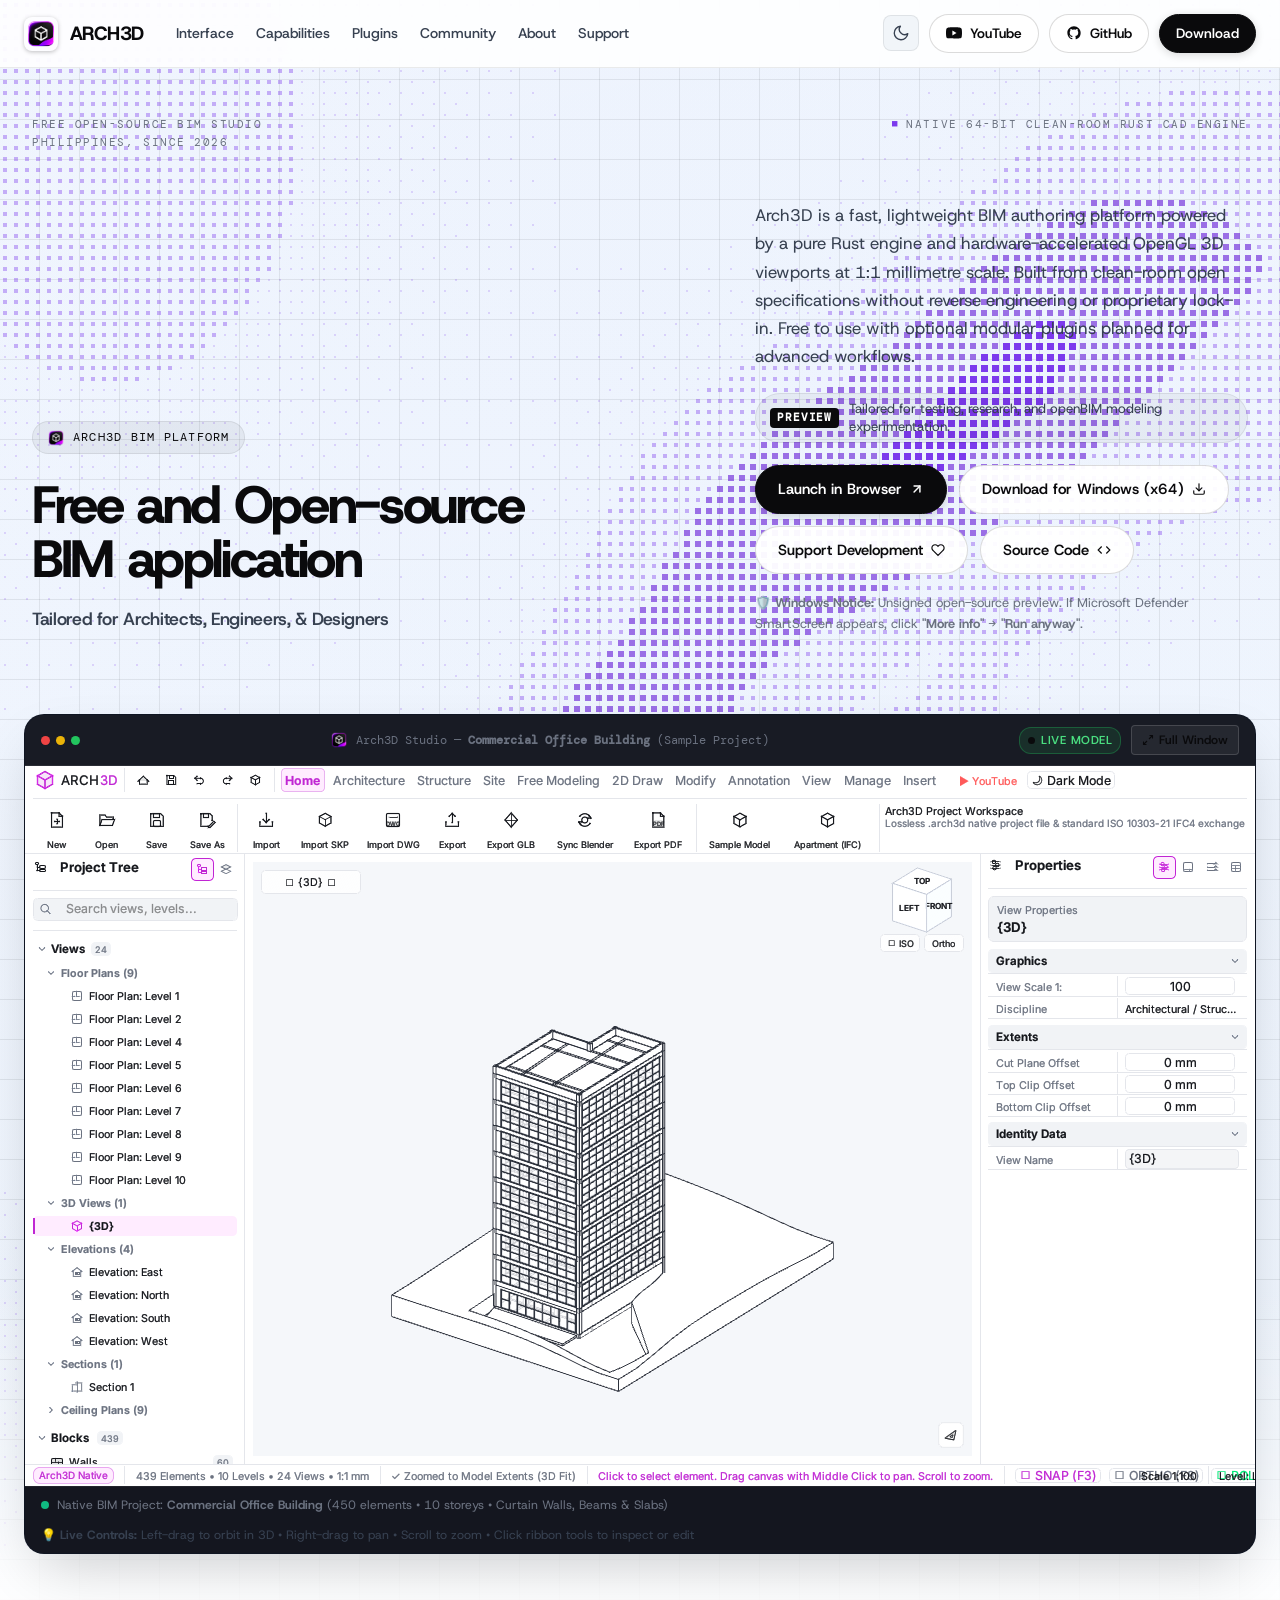
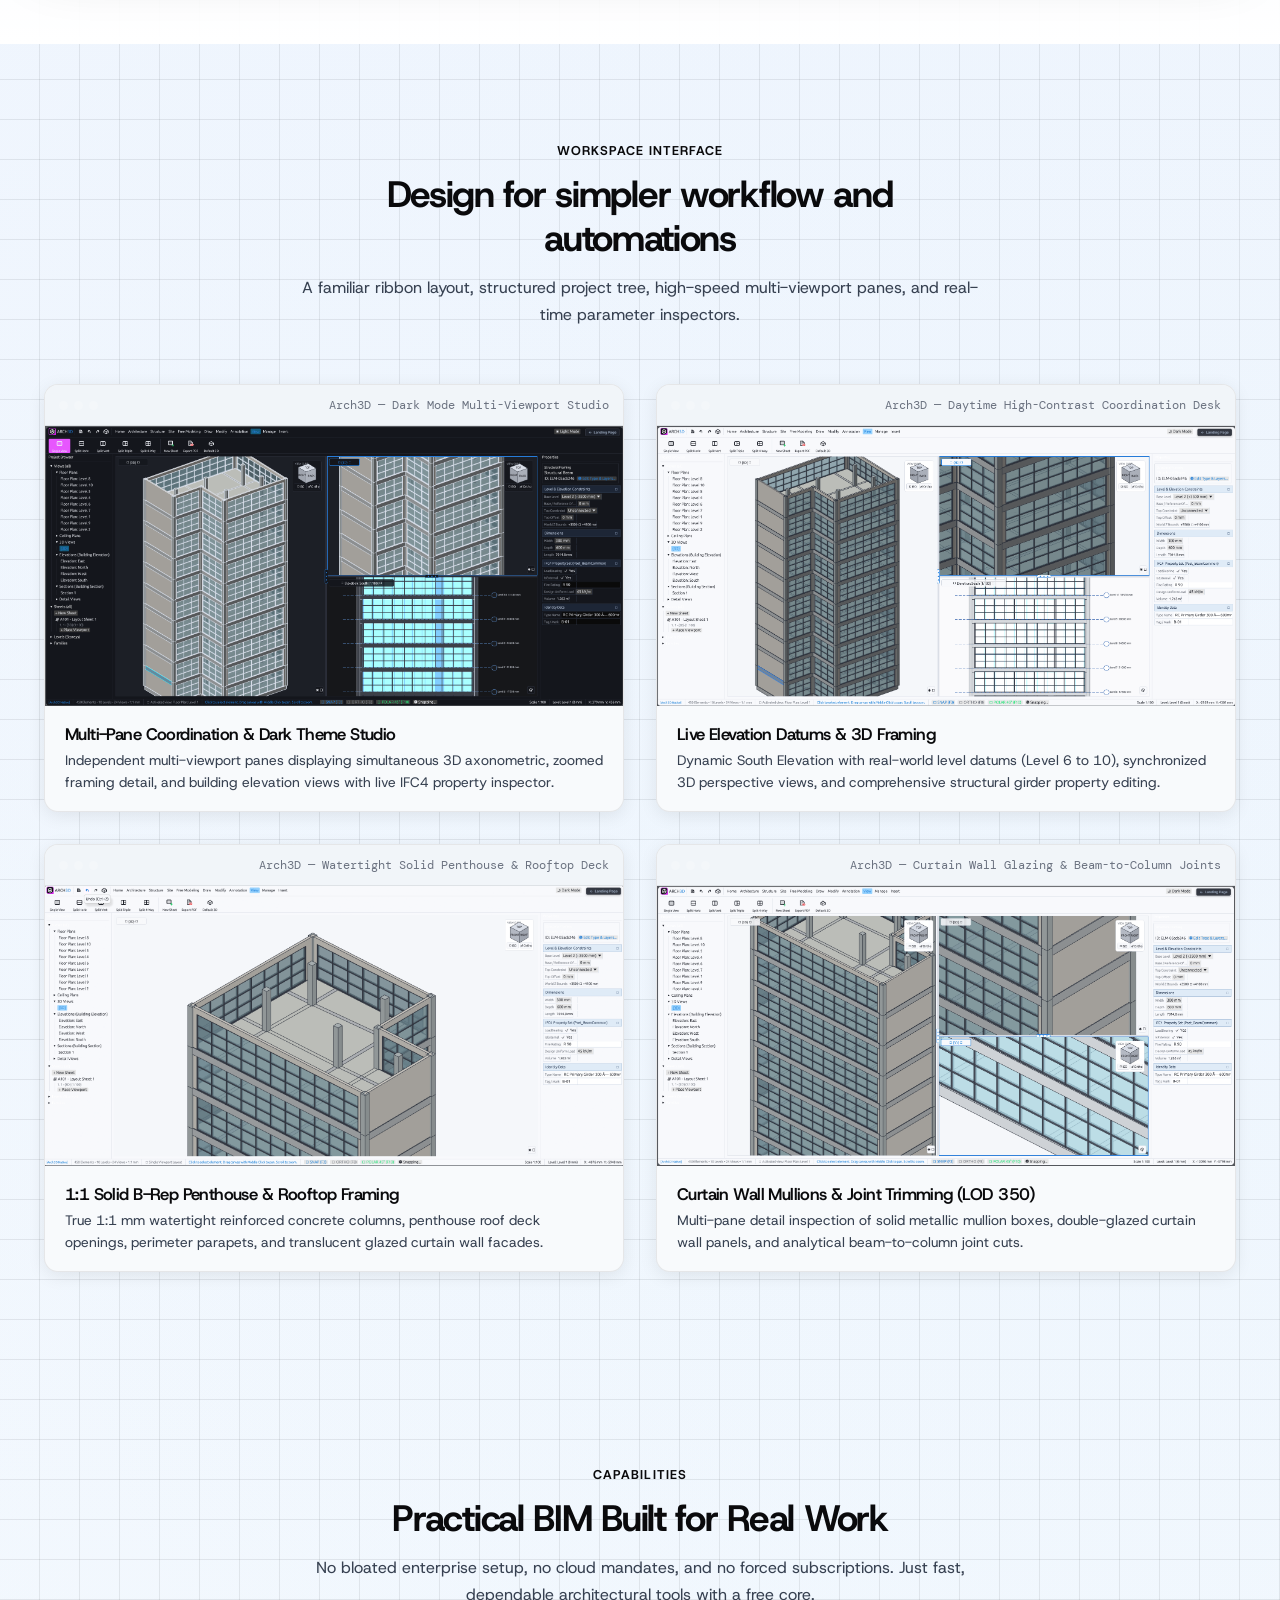
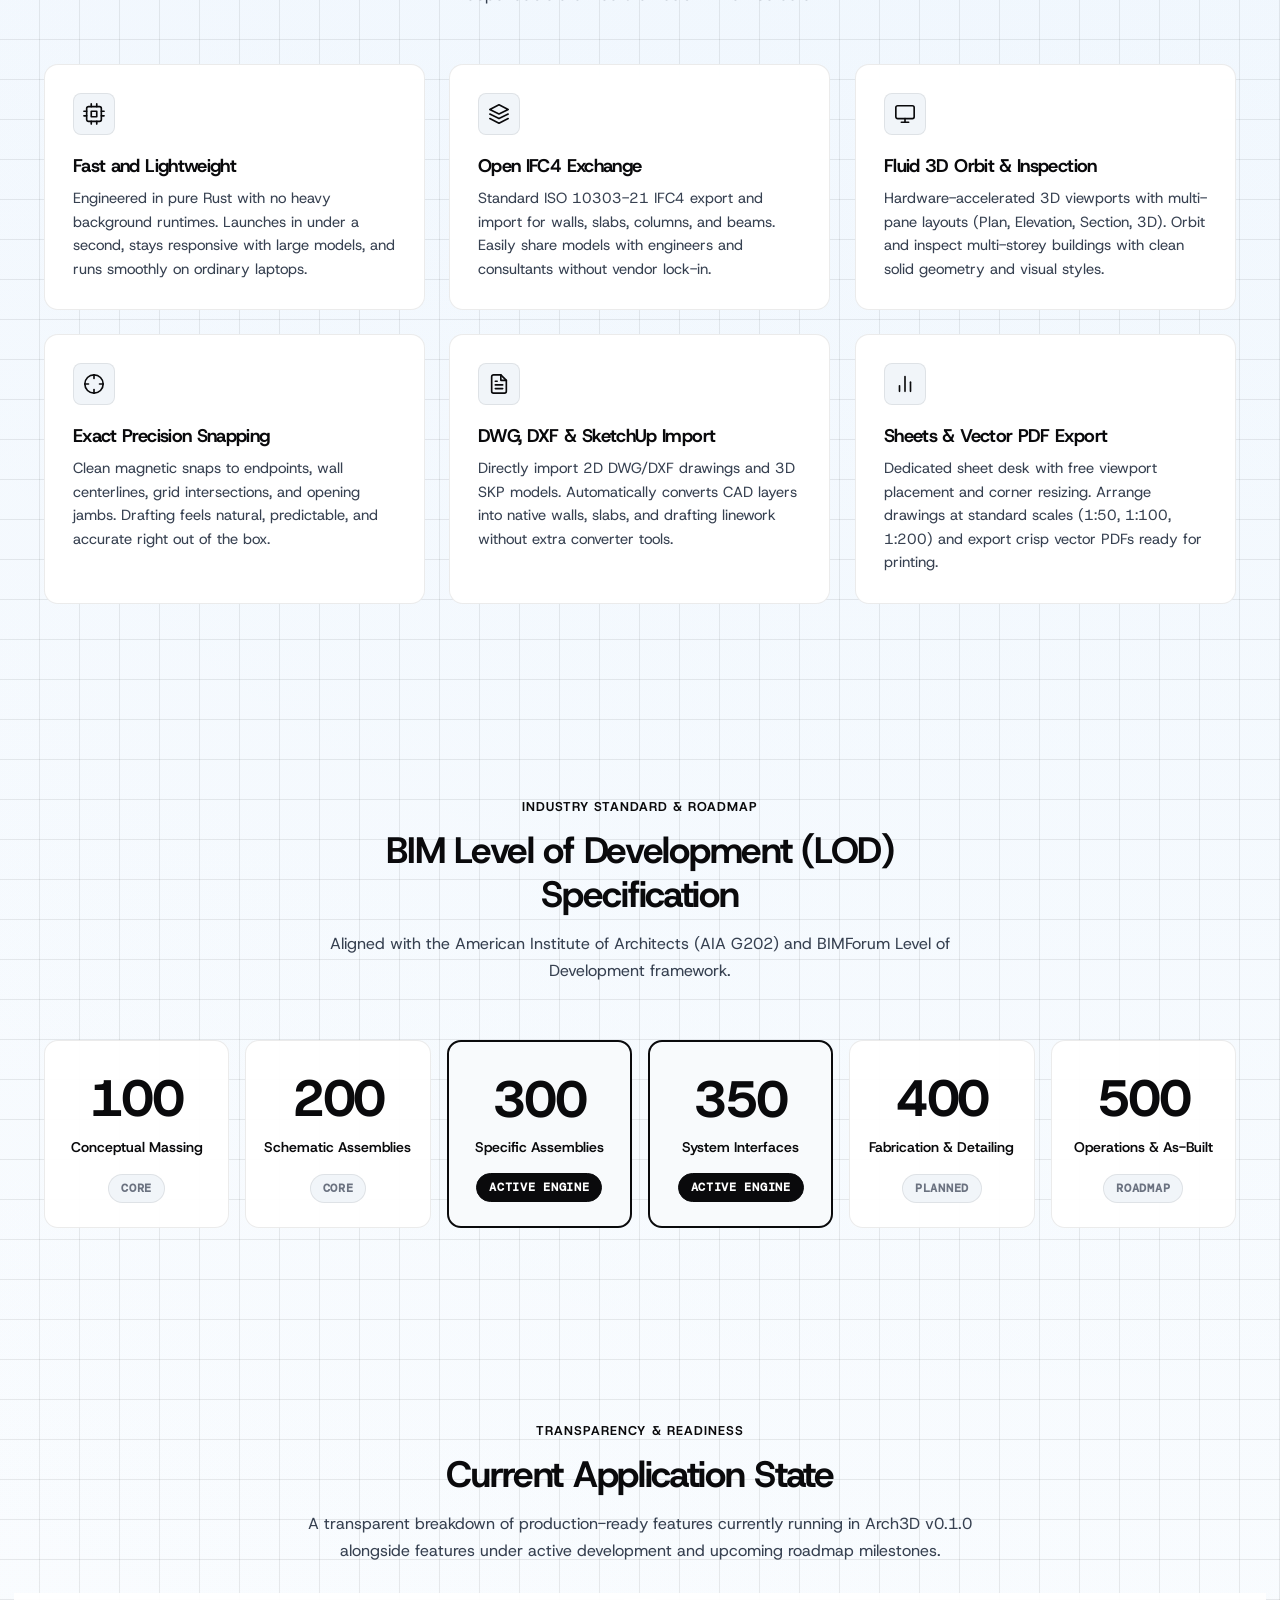
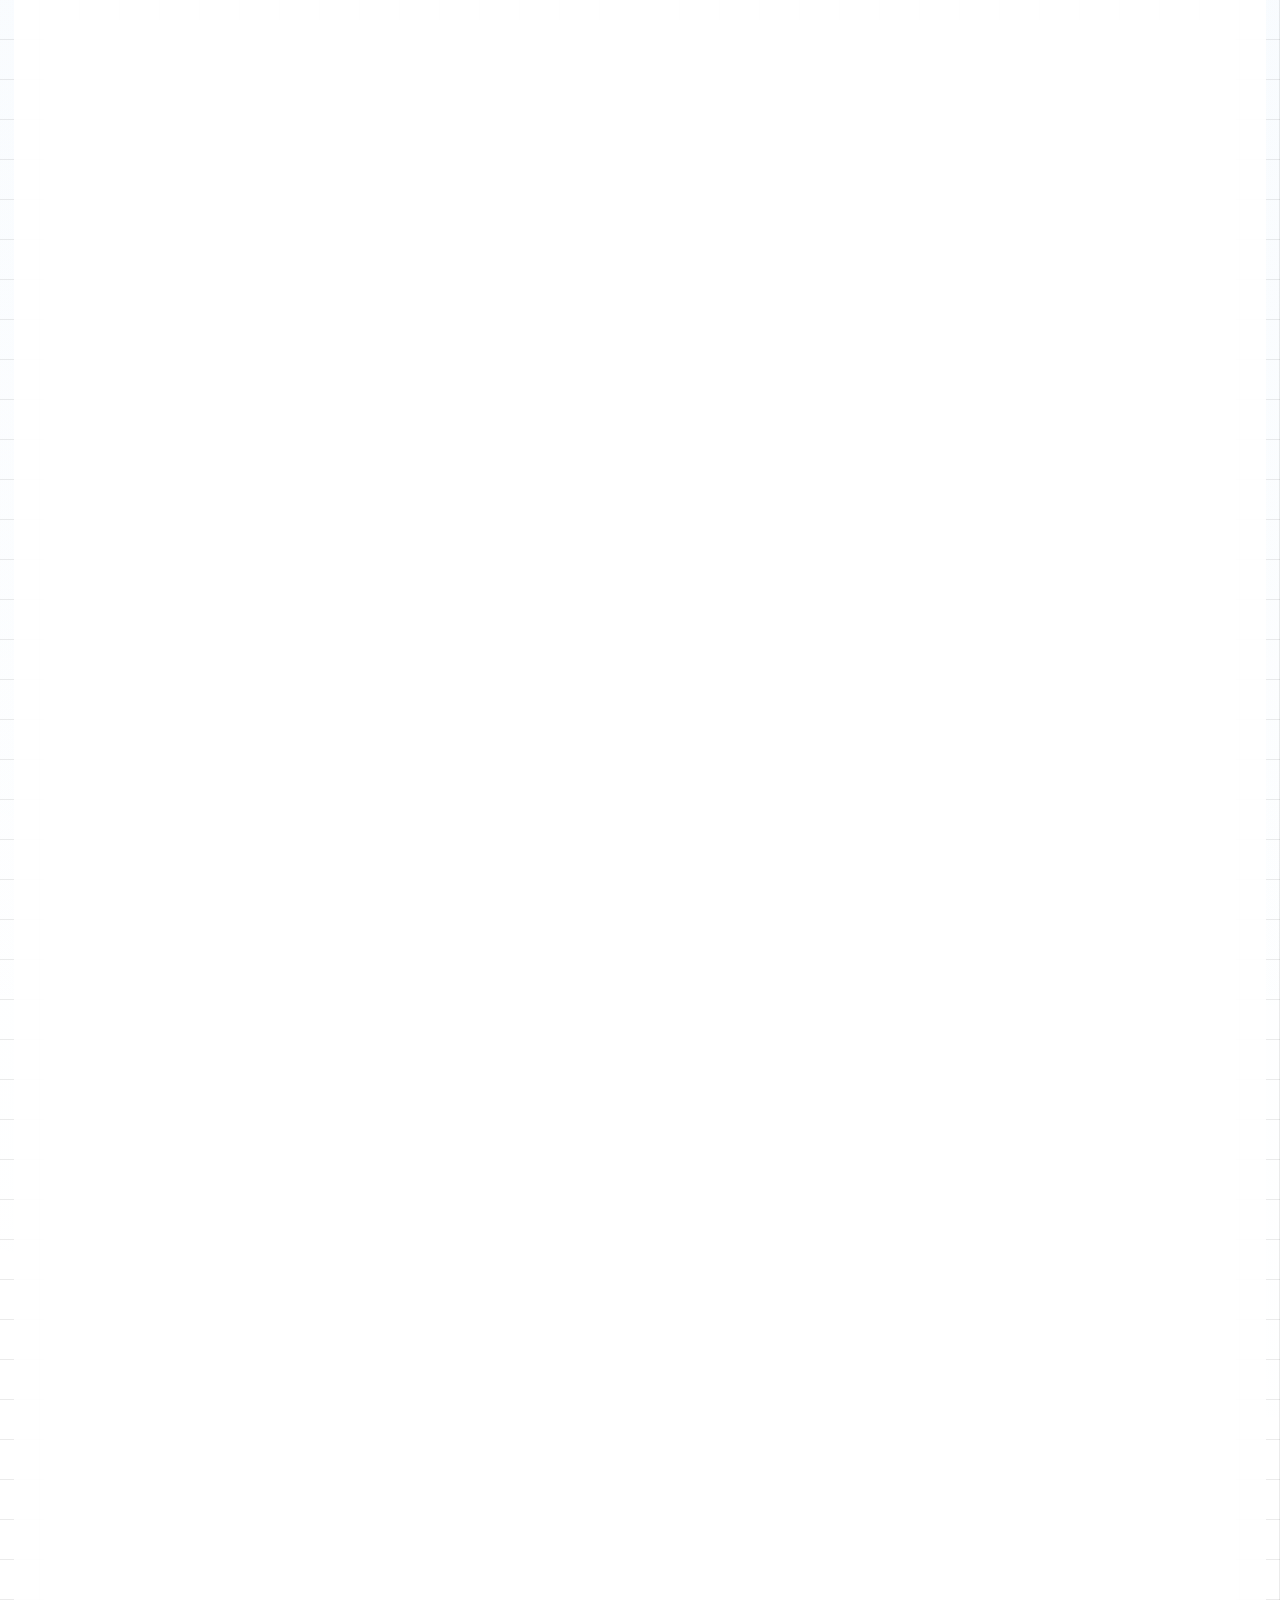
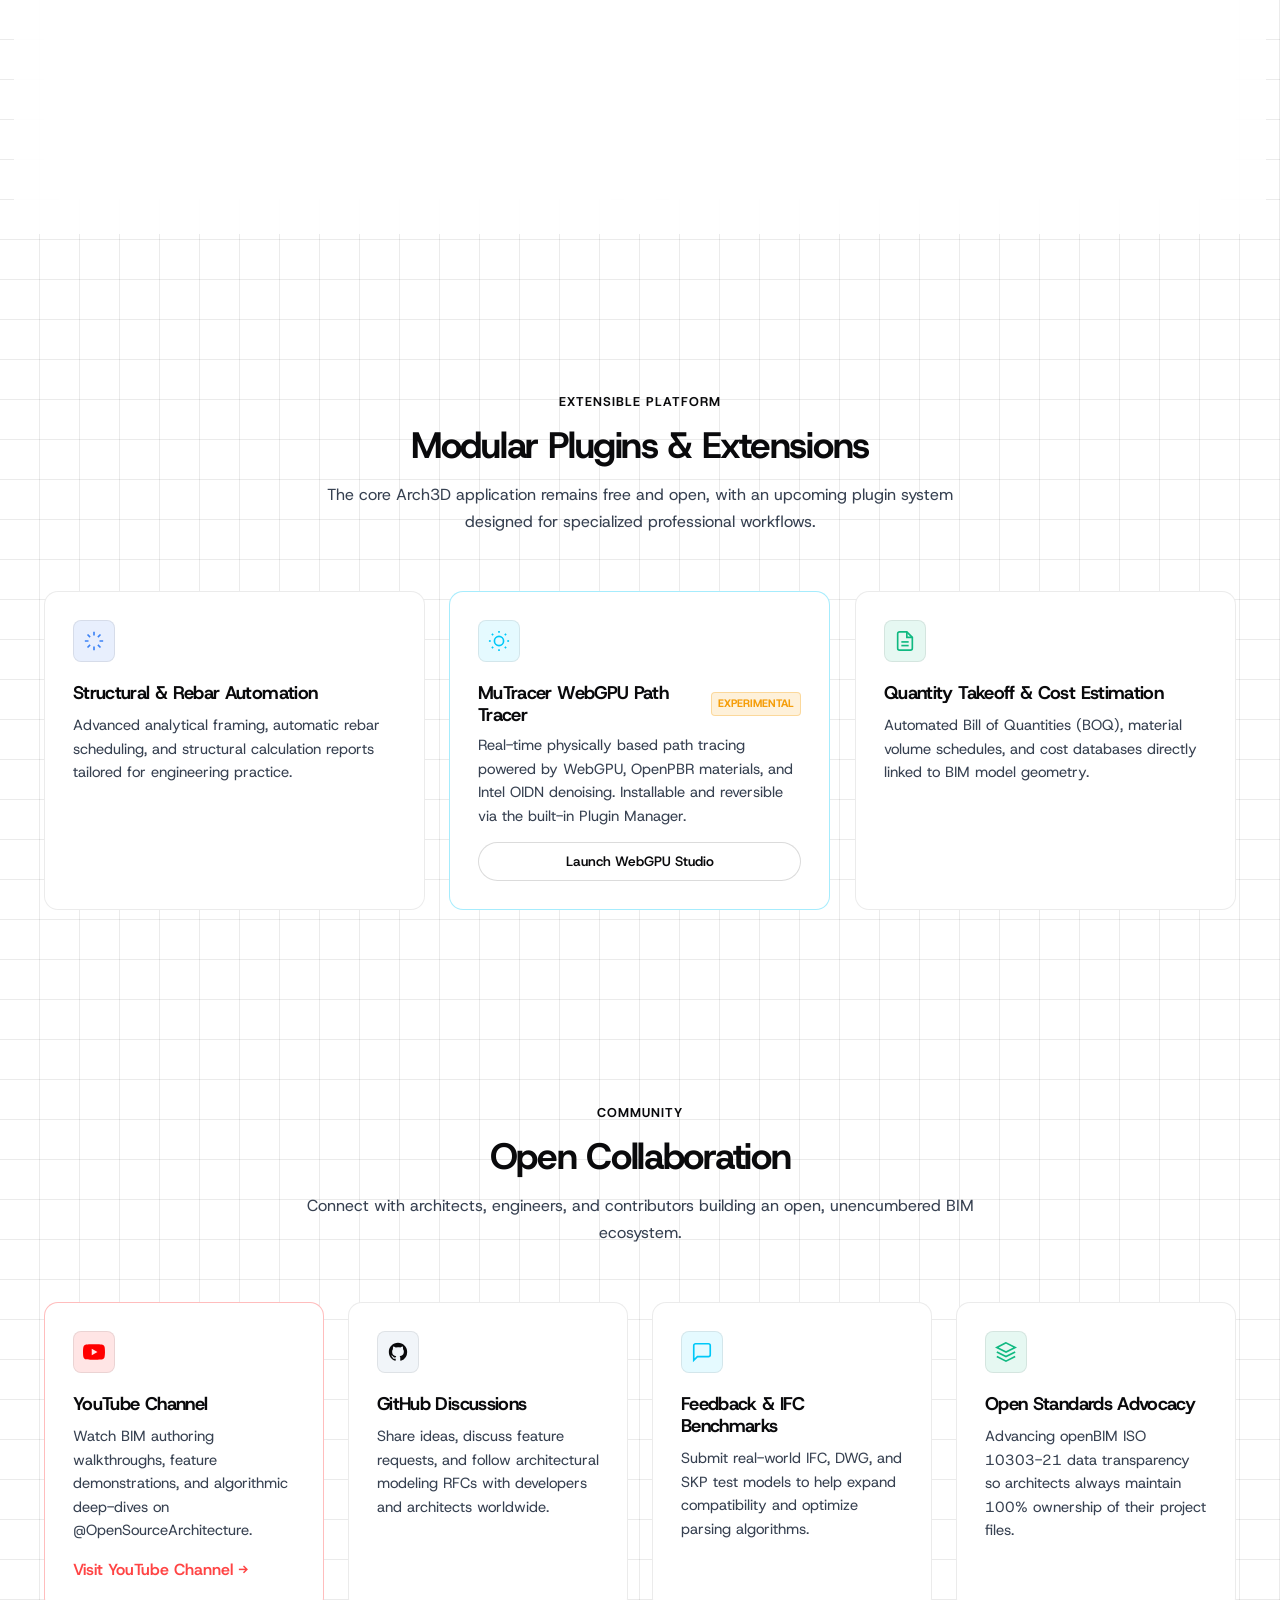
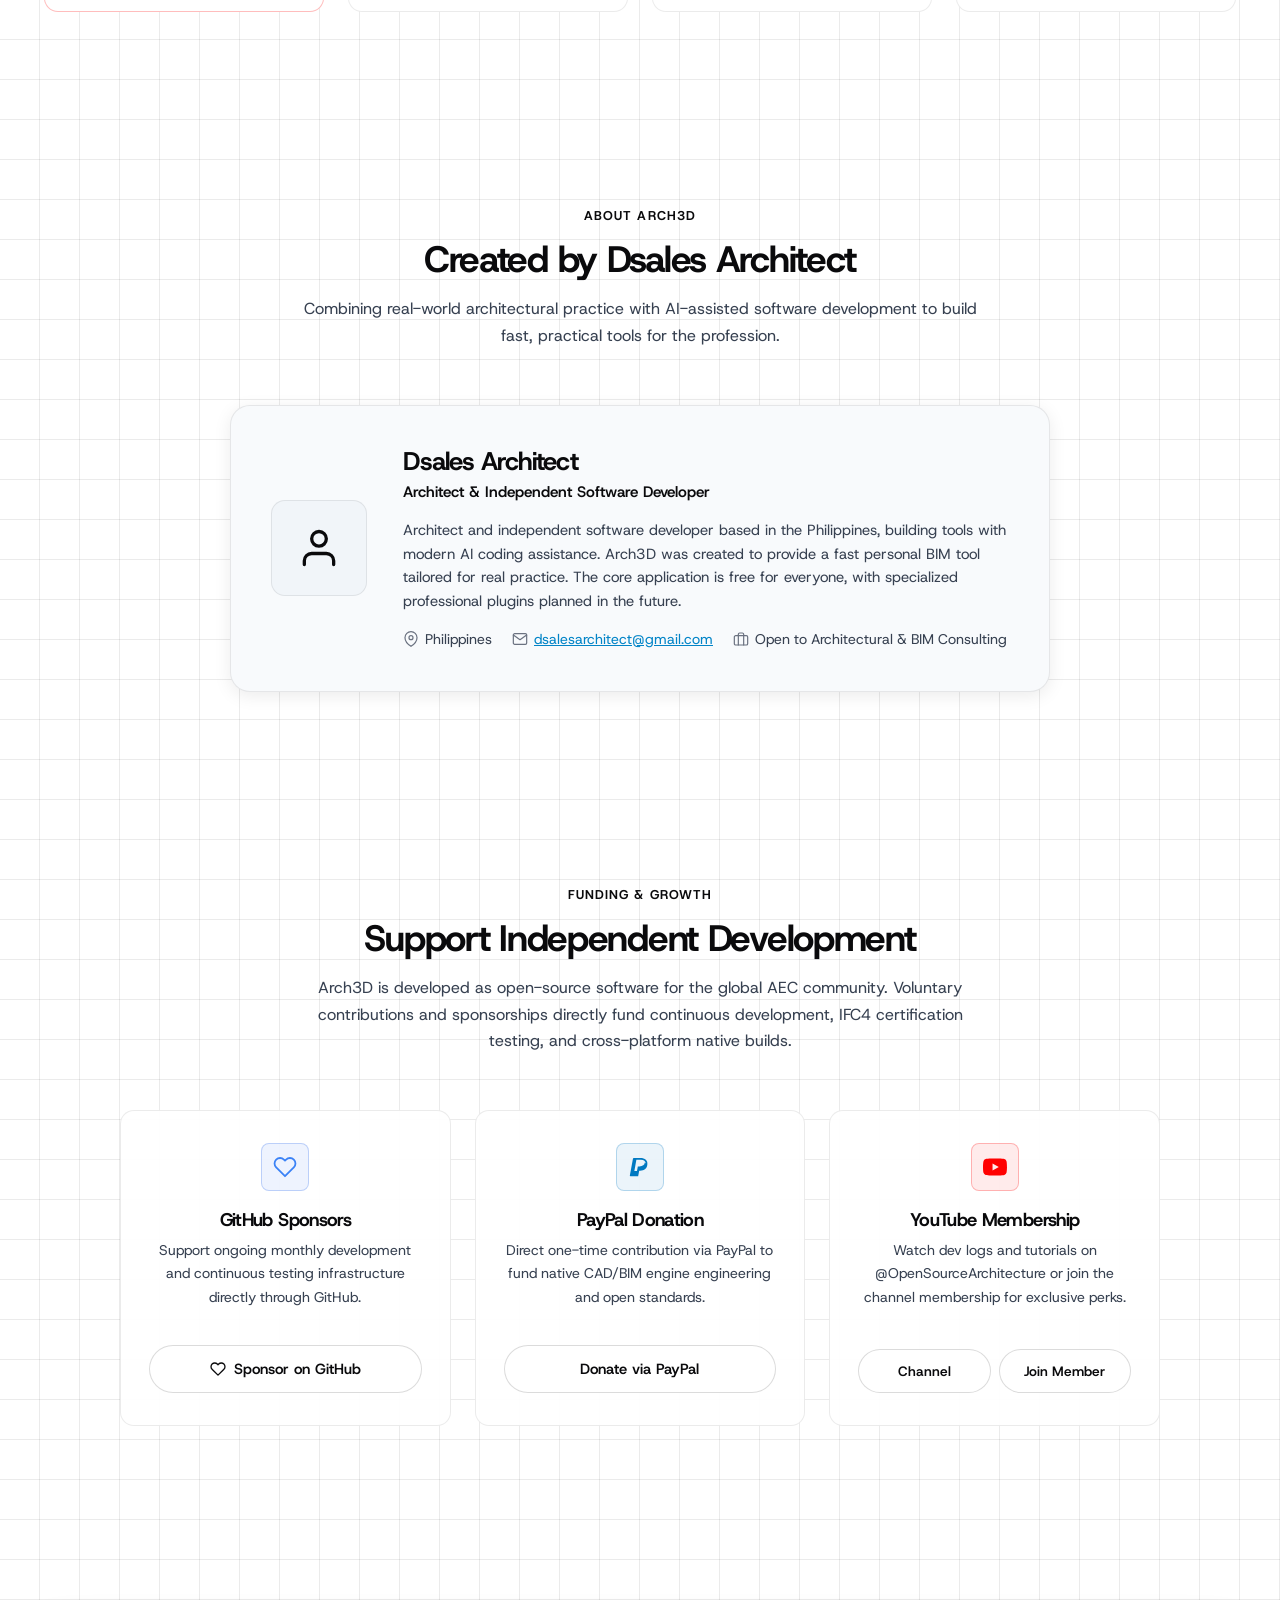
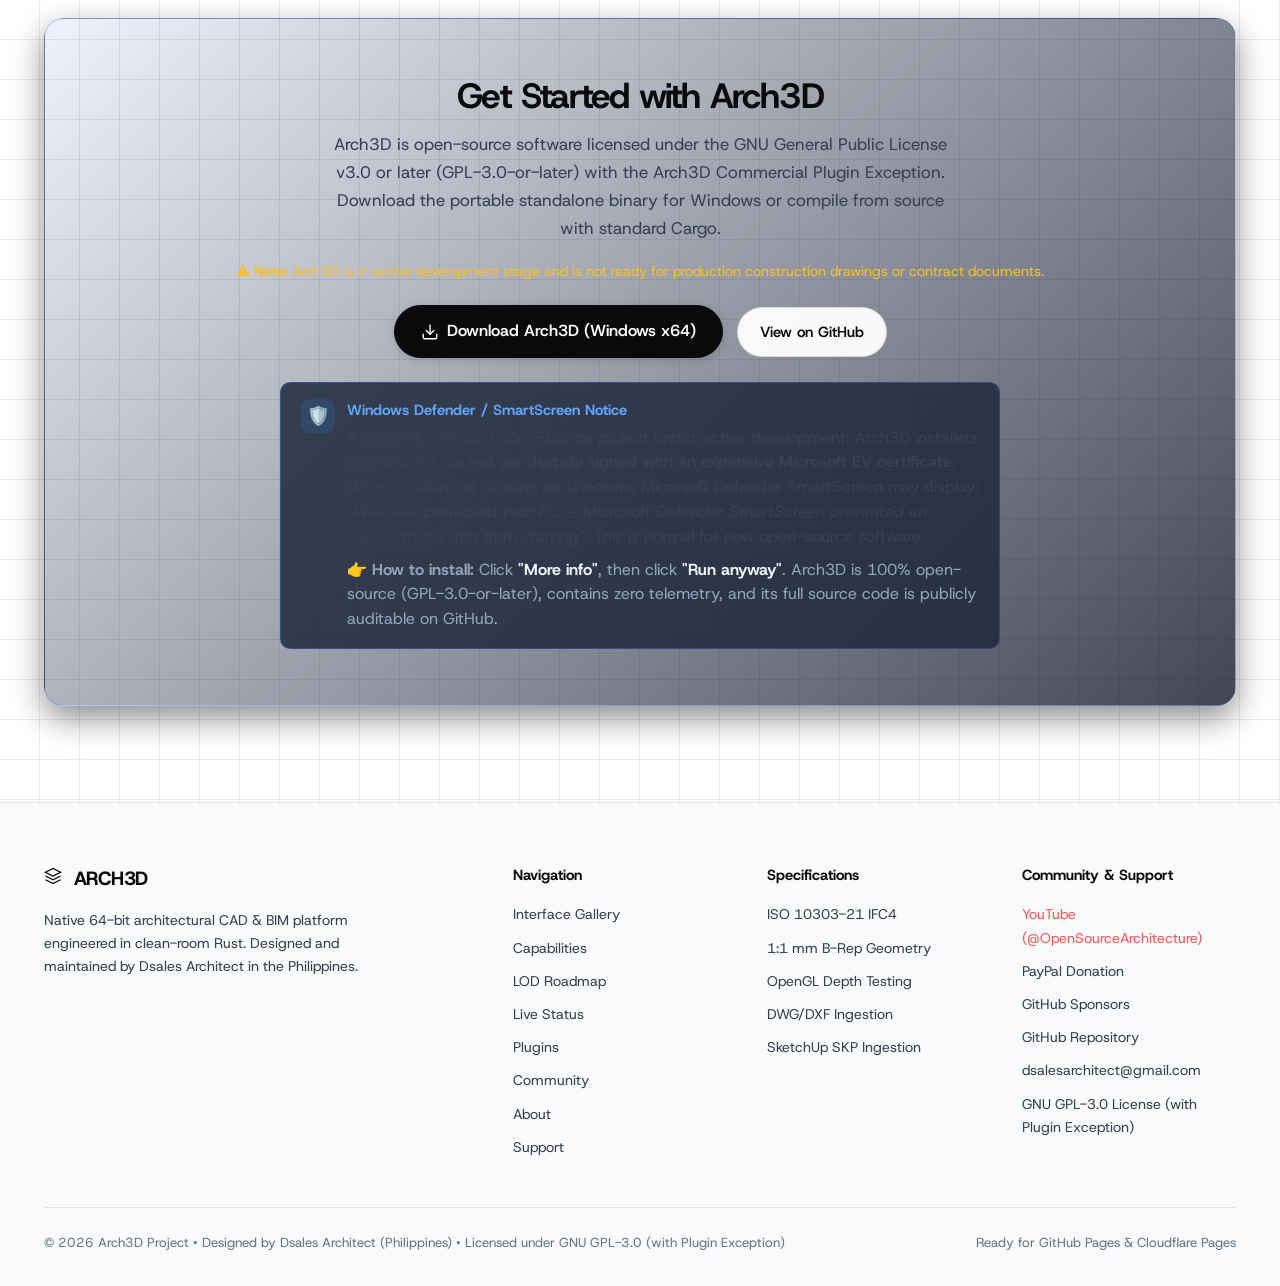
==== docs/index.html @ 6d93291b "style(pages): reduce hero title font-size so Free and Open-source fits on one line" ====
<!DOCTYPE html>
<html lang="en">
<head>
  <meta charset="UTF-8">
  <meta name="viewport" content="width=device-width, initial-scale=1.0">
  <title>Arch3D — Free Open-Source BIM Authoring Application</title>
  
  <!-- SEO & Social Meta Tags -->
  <meta name="description" content="Arch3D is a fast, lightweight BIM authoring platform powered by a pure Rust engine and hardware OpenGL viewports. Clean-room implementation reading .dwg/.dxf via acadrust, .skp via openskp, and supporting openBIM IFC schemas (IFC2x3, IFC4, IFC4x3).">
  <meta name="keywords" content="Arch3D, Rust CAD, Rust BIM, IFC4, Building Information Modeling, OpenBIM, DWG, DXF, SketchUp SKP, Architectural Software">
  <meta name="author" content="Dsales Architect">

  <meta property="og:title" content="Arch3D — Free Open-Source BIM Authoring Application">
  <meta property="og:description" content="Fast, lightweight BIM authoring platform powered by a pure Rust engine and hardware OpenGL. Ingests DWG/DXF via acadrust, SKP via openskp, and supports IFC schemas (IFC2x3, IFC4, IFC4x3).">
  <meta property="og:type" content="website">
  <meta property="og:image" content="logo.png">

  <!-- Favicon -->
  <link rel="icon" type="image/x-icon" href="favicon.ico">
  <link rel="icon" type="image/png" href="logo.png">

  <!-- Google Fonts: Host Grotesk, DM Mono, Inter & JetBrains Mono (Onda Design System) -->
  <link rel="preconnect" href="https://fonts.googleapis.com">
  <link rel="preconnect" href="https://fonts.gstatic.com" crossorigin>
  <link href="https://fonts.googleapis.com/css2?family=DM+Mono:ital,wght@0,300;0,400;0,500;1,400&family=Host+Grotesk:ital,wght@0,300..800;1,300..800&family=Inter:wght@400;500;600;700;800&family=JetBrains+Mono:wght@400;500;600&display=swap" rel="stylesheet">

  <link rel="stylesheet" href="styles.css?v=20261114a">
</head>
<body>

  <!-- Navigation Bar -->
  <header class="navbar">
    <div class="container nav-content">
      <a href="#" class="brand">
        <img src="logo.png" alt="Arch3D Logo" class="brand-logo-img">
        <span>ARCH<span class="brand-accent">3D</span></span>
      </a>

      <ul class="nav-links" id="navLinks">
        <li><a href="#gallery" class="nav-link">Interface</a></li>
        <li><a href="#capabilities" class="nav-link">Capabilities</a></li>
        <li><a href="#plugins" class="nav-link">Plugins</a></li>
        <li><a href="#community" class="nav-link">Community</a></li>
        <li><a href="#about" class="nav-link">About</a></li>
        <li><a href="#support" class="nav-link">Support</a></li>
      </ul>

      <div class="nav-actions">
        <button id="themeToggleBtn" class="theme-toggle-btn" title="Toggle Theme" aria-label="Toggle visual theme">
          <svg width="18" height="18" viewBox="0 0 24 24" fill="none" stroke="currentColor" stroke-width="1.8" stroke-linecap="round" stroke-linejoin="round">
            <circle cx="12" cy="12" r="5"></circle>
            <line x1="12" y1="1" x2="12" y2="3"></line>
            <line x1="12" y1="21" x2="12" y2="23"></line>
            <line x1="4.22" y1="4.22" x2="5.64" y2="5.64"></line>
            <line x1="18.36" y1="18.36" x2="19.78" y2="19.78"></line>
            <line x1="1" y1="12" x2="3" y2="12"></line>
            <line x1="21" y1="12" x2="23" y2="12"></line>
            <line x1="4.22" y1="19.78" x2="5.64" y2="18.36"></line>
            <line x1="18.36" y1="5.64" x2="19.78" y2="4.22"></line>
          </svg>
        </button>
        <a href="https://www.youtube.com/@OpenSourceArchitecture" target="_blank" rel="noopener" class="btn btn-outline btn-sm" title="Official YouTube Channel" style="color: #ff4444; border-color: rgba(255, 68, 68, 0.4);">
          <svg width="16" height="16" viewBox="0 0 24 24" fill="currentColor">
            <path d="M23.498 6.186a3.016 3.016 0 0 0-2.122-2.136C19.505 3.545 12 3.545 12 3.545s-7.505 0-9.377.505A3.017 3.017 0 0 0 .502 6.186C0 8.07 0 12 0 12s0 3.93.502 5.814a3.016 3.016 0 0 0 2.122 2.136c1.871.505 9.376.505 9.376.505s7.505 0 9.377-.505a3.015 3.015 0 0 0 2.122-2.136C24 15.93 24 12 24 12s0-3.93-.502-5.814zM9.545 15.568V8.432L15.818 12l-6.273 3.568z"/>
          </svg>
          YouTube
        </a>
        <a href="https://github.com/dsalesarchitect/arch3d" target="_blank" rel="noopener" class="btn btn-outline btn-sm">
          <svg width="16" height="16" viewBox="0 0 24 24" fill="currentColor">
            <path fill-rule="evenodd" clip-rule="evenodd" d="M12 2C6.477 2 2 6.484 2 12.017c0 4.425 2.865 8.18 6.839 9.504.5.092.682-.217.682-.483 0-.237-.008-.868-.013-1.703-2.782.605-3.369-1.343-3.369-1.343-.454-1.158-1.11-1.466-1.11-1.466-.908-.62.069-.608.069-.608 1.003.07 1.53 1.032 1.53 1.032.892 1.53 2.341 1.088 2.91.832.092-.647.35-1.088.636-1.338-2.22-.253-4.555-1.113-4.555-4.951 0-1.093.39-1.988 1.029-2.688-.103-.253-.446-1.272.098-2.65 0 0 .84-.27 2.75 1.026A9.564 9.564 0 0112 6.844c.85.004 1.705.115 2.504.337 1.909-1.296 2.747-1.027 2.747-1.027.546 1.379.202 2.398.1 2.651.64.7 1.028 1.595 1.028 2.688 0 3.848-2.339 4.695-4.566 4.943.359.309.678.92.678 1.855 0 1.338-.012 2.419-.012 2.747 0 .268.18.58.688.482A10.019 10.019 0 0022 12.017C22 6.484 17.522 2 12 2z"/>
          </svg>
          GitHub
        </a>
        <a href="#download" class="btn btn-primary btn-sm">Download</a>
        <button class="mobile-nav-toggle" id="mobileNavToggle" aria-label="Toggle navigation menu">
          <svg width="22" height="22" viewBox="0 0 24 24" fill="none" stroke="currentColor" stroke-width="2" stroke-linecap="round" stroke-linejoin="round">
            <line x1="3" y1="12" x2="21" y2="12"></line>
            <line x1="3" y1="6" x2="21" y2="6"></line>
            <line x1="3" y1="18" x2="21" y2="18"></line>
          </svg>
        </button>
      </div>
    </div>
  </header>

  <!-- Hero Section (Onda Split Asymmetrical Layout) -->
  <section class="hero-onda-section" id="heroSection">
    <!-- Onda Interactive Violet Pixel Silk Wave Background -->
    <div class="hero-silk-bg" aria-hidden="true">
      <canvas id="silkCanvas" class="hero-silk-canvas"></canvas>
      <div class="hero-silk-fade"></div>
    </div>

    <div class="hero-onda-container">
      <!-- Top Technical Meta Bar -->
      <div class="hero-onda-top">
        <div class="hero-meta-left">
          <p>FREE OPEN-SOURCE BIM STUDIO</p>
          <p>PHILIPPINES, SINCE 2026</p>
        </div>
        <div class="hero-meta-right">
          <span class="hero-meta-bullet">■</span>
          <p>NATIVE 64-BIT CLEAN-ROOM RUST CAD ENGINE</p>
        </div>
      </div>

      <!-- Main Asymmetrical Split Grid -->
      <div class="hero-onda-body">
        <!-- Left Column: Big Headline -->
        <div class="hero-onda-title-box">
          <div class="hero-brand-pill">
            <img src="logo.png" alt="Arch3D" style="width: 18px; height: 18px; border-radius: 4px;">
            <span>Arch3D BIM Platform</span>
          </div>
          <h1 class="hero-onda-title">
            Free and Open-source<br>
            BIM application
          </h1>
          <div class="hero-onda-tagline">
            Tailored for Architects, Engineers, &amp; Designers
          </div>
        </div>

        <!-- Right Column: Paragraph + Black Pill Actions -->
        <div class="hero-onda-info-box">
          <p class="hero-onda-desc">
            Arch3D is a fast, lightweight BIM authoring platform powered by a pure Rust engine and hardware-accelerated OpenGL 3D viewports at 1:1 millimetre scale. Built from clean-room open specifications without reverse engineering or proprietary lock-in. Free to use with optional modular plugins planned for advanced workflows.
          </p>

          <div class="hero-notice-pill">
            <span class="notice-badge">PREVIEW</span>
            <span>Tailored for testing, research, and openBIM modeling experimentation.</span>
          </div>

          <div class="hero-onda-actions">
            <a href="app.html" class="pill-btn pill-btn-black">
              <span>Launch in Browser</span>
              <svg width="14" height="14" viewBox="0 0 24 24" fill="none" stroke="currentColor" stroke-width="2.5" stroke-linecap="round" stroke-linejoin="round">
                <line x1="7" y1="17" x2="17" y2="7"></line>
                <polyline points="7 7 17 7 17 17"></polyline>
              </svg>
            </a>
            <a href="https://github.com/dsalesarchitect/arch3d/releases" class="pill-btn pill-btn-outline">
              <span>Download for Windows (x64)</span>
              <svg width="14" height="14" viewBox="0 0 24 24" fill="none" stroke="currentColor" stroke-width="2" stroke-linecap="round" stroke-linejoin="round">
                <path d="M21 15v4a2 2 0 0 1-2 2H5a2 2 0 0 1-2-2v-4"></path>
                <polyline points="7 10 12 15 17 10"></polyline>
                <line x1="12" y1="15" x2="12" y2="3"></line>
              </svg>
            </a>
            <a href="#support" class="pill-btn pill-btn-outline">
              <span>Support Development</span>
              <svg width="14" height="14" viewBox="0 0 24 24" fill="none" stroke="currentColor" stroke-width="2">
                <path d="M20.84 4.61a5.5 5.5 0 0 0-7.78 0L12 5.67l-1.06-1.06a5.5 5.5 0 0 0-7.78 7.78l1.06 1.06L12 21.23l7.78-7.78 1.06-1.06a5.5 5.5 0 0 0 0-7.78z"></path>
              </svg>
            </a>
            <a href="https://github.com/dsalesarchitect/arch3d" target="_blank" rel="noopener" class="pill-btn pill-btn-outline">
              <span>Source Code</span>
              <svg width="14" height="14" viewBox="0 0 24 24" fill="none" stroke="currentColor" stroke-width="2">
                <polyline points="16 18 22 12 16 6"></polyline>
                <polyline points="8 6 2 12 8 18"></polyline>
              </svg>
            </a>
          </div>

          <div class="hero-onda-smartscreen">
            <span>🛡️ <strong>Windows Notice:</strong> Unsigned open-source preview. If Microsoft Defender SmartScreen appears, click <strong>"More info"</strong> &rarr; <strong>"Run anyway"</strong>.</span>
          </div>
        </div>
      </div>
    </div>

    <!-- Real Live 3D Model Viewport — Seamless Soft Transition -->
    <div class="container hero-viewport-wrap" id="viewport" style="position: relative; z-index: 2;">
      <div class="app-ui-frame">
        <div class="app-window-bar">
          <div class="window-dots">
            <span class="window-dot dot-red"></span>
            <span class="window-dot dot-yellow"></span>
            <span class="window-dot dot-green"></span>
          </div>
          <div class="window-title">
            <img src="logo.png" alt="" class="window-title-icon">
            <span>Arch3D Studio — <strong>Commercial Office Building</strong> (Sample Project)</span>
          </div>
          <div class="window-actions">
            <span class="window-badge-live">
              <span class="dot-status"></span>
              Live Model
            </span>
            <a href="app.html?theme=light" target="_blank" class="window-action-btn" title="Open in Full Browser Window">
              <svg width="12" height="12" viewBox="0 0 24 24" fill="none" stroke="currentColor" stroke-width="2.2">
                <polyline points="15 3 21 3 21 9"></polyline>
                <polyline points="9 21 3 21 3 15"></polyline>
                <line x1="21" y1="3" x2="14" y2="10"></line>
                <line x1="3" y1="21" x2="10" y2="14"></line>
              </svg>
              Full Window
            </a>
          </div>
        </div>
        <div class="app-viewport-body">
          <iframe 
            src="app.html?embed=1&amp;theme=light" 
            class="app-live-iframe" 
            id="appIframe" 
            title="Arch3D Web Studio — Commercial Office Building (Sample Project)"
            allow="fullscreen; cross-origin-isolated"
          ></iframe>
        </div>
        <div class="app-window-footer">
          <div class="app-footer-item">
            <span class="app-footer-indicator"></span>
            <span>Native BIM Project: <strong>Commercial Office Building</strong> (450 elements • 10 storeys • Curtain Walls, Beams &amp; Slabs)</span>
          </div>
          <div class="app-footer-hint">
            <span>💡 <strong>Live Controls:</strong> Left-drag to orbit in 3D • Right-drag to pan • Scroll to zoom • Click ribbon tools to inspect or edit</span>
          </div>
        </div>
      </div>
    </div>
  </section>

  <!-- Screenshot Visual Interface Gallery -->
  <section class="section" id="gallery">
    <div class="container">
      <div class="section-header">
        <div class="section-tag">Workspace Interface</div>
        <h2 class="section-title">Design for simpler workflow and automations</h2>
        <p>A familiar ribbon layout, structured project tree, high-speed multi-viewport panes, and real-time parameter inspectors.</p>
      </div>

      <div class="gallery-grid reveal-stagger">
        <!-- Visual 1: Dark Mode Triple-Split Studio -->
        <div class="gallery-card">
          <div class="window-header">
            <div class="window-dots">
              <span class="window-dot"></span>
              <span class="window-dot"></span>
              <span class="window-dot"></span>
            </div>
            <span class="window-title">Arch3D — Dark Mode Multi-Viewport Studio</span>
          </div>
          <div class="gallery-img-wrapper">
            <img src="images/arch3d-multi-view-dark.png" alt="Arch3D Dark Mode Multi-Viewport Studio" class="gallery-img" loading="lazy">
          </div>
          <div class="gallery-info">
            <h3 class="gallery-title">Multi-Pane Coordination &amp; Dark Theme Studio</h3>
            <p class="gallery-desc">Independent multi-viewport panes displaying simultaneous 3D axonometric, zoomed framing detail, and building elevation views with live IFC4 property inspector.</p>
          </div>
        </div>

        <!-- Visual 2: Precision Daytime Coordination Desk -->
        <div class="gallery-card">
          <div class="window-header">
            <div class="window-dots">
              <span class="window-dot"></span>
              <span class="window-dot"></span>
              <span class="window-dot"></span>
            </div>
            <span class="window-title">Arch3D — Daytime High-Contrast Coordination Desk</span>
          </div>
          <div class="gallery-img-wrapper">
            <img src="images/arch3d-multi-view-light.png" alt="Arch3D Light Mode Elevation & 3D Split" class="gallery-img" loading="lazy">
          </div>
          <div class="gallery-info">
            <h3 class="gallery-title">Live Elevation Datums &amp; 3D Framing</h3>
            <p class="gallery-desc">Dynamic South Elevation with real-world level datums (Level 6 to 10), synchronized 3D perspective views, and comprehensive structural girder property editing.</p>
          </div>
        </div>

        <!-- Visual 3: Rooftop Penthouse & Glazing -->
        <div class="gallery-card">
          <div class="window-header">
            <div class="window-dots">
              <span class="window-dot"></span>
              <span class="window-dot"></span>
              <span class="window-dot"></span>
            </div>
            <span class="window-title">Arch3D — Watertight Solid Penthouse &amp; Rooftop Deck</span>
          </div>
          <div class="gallery-img-wrapper">
            <img src="images/arch3d-roof-framing.png" alt="Arch3D Rooftop Structural Framing and Glazed Curtain Walls" class="gallery-img" loading="lazy">
          </div>
          <div class="gallery-info">
            <h3 class="gallery-title">1:1 Solid B-Rep Penthouse &amp; Rooftop Framing</h3>
            <p class="gallery-desc">True 1:1 mm watertight reinforced concrete columns, penthouse roof deck openings, perimeter parapets, and translucent glazed curtain wall facades.</p>
          </div>
        </div>

        <!-- Visual 4: Facade Mullions & Joint Detailing -->
        <div class="gallery-card">
          <div class="window-header">
            <div class="window-dots">
              <span class="window-dot"></span>
              <span class="window-dot"></span>
              <span class="window-dot"></span>
            </div>
            <span class="window-title">Arch3D — Curtain Wall Glazing &amp; Beam-to-Column Joints</span>
          </div>
          <div class="gallery-img-wrapper">
            <img src="images/arch3d-facade-detail.png" alt="Arch3D Curtain Wall Mullion Boxes and Beam Joints" class="gallery-img" loading="lazy">
          </div>
          <div class="gallery-info">
            <h3 class="gallery-title">Curtain Wall Mullions &amp; Joint Trimming (LOD 350)</h3>
            <p class="gallery-desc">Multi-pane detail inspection of solid metallic mullion boxes, double-glazed curtain wall panels, and analytical beam-to-column joint cuts.</p>
          </div>
        </div>
      </div>
    </div>
  </section>

  <!-- Core Capabilities Section -->
  <section class="section" id="capabilities">
    <div class="container">
      <div class="section-header">
        <div class="section-tag">Capabilities</div>
        <h2 class="section-title">Practical BIM Built for Real Work</h2>
        <p>No bloated enterprise setup, no cloud mandates, and no forced subscriptions. Just fast, dependable architectural tools with a free core.</p>
      </div>

      <div class="grid-3 reveal-stagger">
        <!-- Capability 1 -->
        <div class="card">
          <div class="card-icon">
            <svg width="22" height="22" viewBox="0 0 24 24" fill="none" stroke="currentColor" stroke-width="1.8" stroke-linecap="round" stroke-linejoin="round">
              <rect x="4" y="4" width="16" height="16" rx="2" ry="2"></rect>
              <rect x="9" y="9" width="6" height="6"></rect>
              <line x1="9" y1="1" x2="9" y2="4"></line>
              <line x1="15" y1="1" x2="15" y2="4"></line>
              <line x1="9" y1="20" x2="9" y2="23"></line>
              <line x1="15" y1="20" x2="15" y2="23"></line>
              <line x1="20" y1="9" x2="23" y2="9"></line>
              <line x1="20" y1="14" x2="23" y2="14"></line>
              <line x1="1" y1="9" x2="4" y2="9"></line>
              <line x1="1" y1="14" x2="4" y2="14"></line>
            </svg>
          </div>
          <h3 class="card-title">Fast and Lightweight</h3>
          <p class="card-desc">Engineered in pure Rust with no heavy background runtimes. Launches in under a second, stays responsive with large models, and runs smoothly on ordinary laptops.</p>
        </div>

        <!-- Capability 2 -->
        <div class="card">
          <div class="card-icon">
            <svg width="22" height="22" viewBox="0 0 24 24" fill="none" stroke="currentColor" stroke-width="1.8" stroke-linecap="round" stroke-linejoin="round">
              <path d="M12 2L2 7l10 5 10-5-10-5z"></path>
              <path d="M2 17l10 5 10-5"></path>
              <path d="M2 12l10 5 10-5"></path>
            </svg>
          </div>
          <h3 class="card-title">Open IFC4 Exchange</h3>
          <p class="card-desc">Standard ISO 10303-21 IFC4 export and import for walls, slabs, columns, and beams. Easily share models with engineers and consultants without vendor lock-in.</p>
        </div>

        <!-- Capability 3 -->
        <div class="card">
          <div class="card-icon">
            <svg width="22" height="22" viewBox="0 0 24 24" fill="none" stroke="currentColor" stroke-width="1.8" stroke-linecap="round" stroke-linejoin="round">
              <rect x="2" y="3" width="20" height="14" rx="2" ry="2"></rect>
              <line x1="8" y1="21" x2="16" y2="21"></line>
              <line x1="12" y1="17" x2="12" y2="21"></line>
            </svg>
          </div>
          <h3 class="card-title">Fluid 3D Orbit & Inspection</h3>
          <p class="card-desc">Hardware-accelerated 3D viewports with multi-pane layouts (Plan, Elevation, Section, 3D). Orbit and inspect multi-storey buildings with clean solid geometry and visual styles.</p>
        </div>

        <!-- Capability 4 -->
        <div class="card">
          <div class="card-icon">
            <svg width="22" height="22" viewBox="0 0 24 24" fill="none" stroke="currentColor" stroke-width="1.8" stroke-linecap="round" stroke-linejoin="round">
              <circle cx="12" cy="12" r="10"></circle>
              <line x1="22" y1="12" x2="18" y2="12"></line>
              <line x1="6" y1="12" x2="2" y2="12"></line>
              <line x1="12" y1="6" x2="12" y2="2"></line>
              <line x1="12" y1="22" x2="12" y2="18"></line>
            </svg>
          </div>
          <h3 class="card-title">Exact Precision Snapping</h3>
          <p class="card-desc">Clean magnetic snaps to endpoints, wall centerlines, grid intersections, and opening jambs. Drafting feels natural, predictable, and accurate right out of the box.</p>
        </div>

        <!-- Capability 5 -->
        <div class="card">
          <div class="card-icon">
            <svg width="22" height="22" viewBox="0 0 24 24" fill="none" stroke="currentColor" stroke-width="1.8" stroke-linecap="round" stroke-linejoin="round">
              <path d="M14 2H6a2 2 0 0 0-2 2v16a2 2 0 0 0 2 2h12a2 2 0 0 0 2-2V8z"></path>
              <polyline points="14 2 14 8 20 8"></polyline>
              <line x1="16" y1="13" x2="8" y2="13"></line>
              <line x1="16" y1="17" x2="8" y2="17"></line>
              <polyline points="10 9 9 9 8 9"></polyline>
            </svg>
          </div>
          <h3 class="card-title">DWG, DXF &amp; SketchUp Import</h3>
          <p class="card-desc">Directly import 2D DWG/DXF drawings and 3D SKP models. Automatically converts CAD layers into native walls, slabs, and drafting linework without extra converter tools.</p>
        </div>

        <!-- Capability 6 -->
        <div class="card">
          <div class="card-icon">
            <svg width="22" height="22" viewBox="0 0 24 24" fill="none" stroke="currentColor" stroke-width="1.8" stroke-linecap="round" stroke-linejoin="round">
              <line x1="18" y1="20" x2="18" y2="10"></line>
              <line x1="12" y1="20" x2="12" y2="4"></line>
              <line x1="6" y1="20" x2="6" y2="14"></line>
            </svg>
          </div>
          <h3 class="card-title">Sheets & Vector PDF Export</h3>
          <p class="card-desc">Dedicated sheet desk with free viewport placement and corner resizing. Arrange drawings at standard scales (1:50, 1:100, 1:200) and export crisp vector PDFs ready for printing.</p>
        </div>
      </div>
    </div>
  </section>

  <!-- BIM Industry LOD (Level of Development) Roadmap Section -->
  <section class="section" id="lod">
    <div class="container">
      <div class="section-header">
        <div class="section-tag">Industry Standard &amp; Roadmap</div>
        <h2 class="section-title">BIM Level of Development (LOD) Specification</h2>
        <p>Aligned with the American Institute of Architects (AIA G202) and BIMForum Level of Development framework.</p>
      </div>

      <!-- Simplified LOD Numbers Grid -->
      <div class="lod-numbers-grid">
        <!-- LOD 100 -->
        <div class="lod-num-card">
          <div class="lod-num-val">100</div>
          <div class="lod-num-title">Conceptual Massing</div>
          <span class="lod-num-badge">Core</span>
        </div>

        <!-- LOD 200 -->
        <div class="lod-num-card">
          <div class="lod-num-val">200</div>
          <div class="lod-num-title">Schematic Assemblies</div>
          <span class="lod-num-badge">Core</span>
        </div>

        <!-- LOD 300 -->
        <div class="lod-num-card active">
          <div class="lod-num-val">300</div>
          <div class="lod-num-title">Specific Assemblies</div>
          <span class="lod-num-badge active">Active Engine</span>
        </div>

        <!-- LOD 350 -->
        <div class="lod-num-card active">
          <div class="lod-num-val">350</div>
          <div class="lod-num-title">System Interfaces</div>
          <span class="lod-num-badge active">Active Engine</span>
        </div>

        <!-- LOD 400 -->
        <div class="lod-num-card">
          <div class="lod-num-val">400</div>
          <div class="lod-num-title">Fabrication &amp; Detailing</div>
          <span class="lod-num-badge">Planned</span>
        </div>

        <!-- LOD 500 -->
        <div class="lod-num-card">
          <div class="lod-num-val">500</div>
          <div class="lod-num-title">Operations &amp; As-Built</div>
          <span class="lod-num-badge">Roadmap</span>
        </div>
      </div>
    </div>
  </section>

  <!-- Live Application State Matrix Section (Working vs. In Development) -->
  <section class="section" id="status">
    <div class="container">
      <div class="section-header">
        <div class="section-tag">Transparency &amp; Readiness</div>
        <h2 class="section-title">Current Application State</h2>
        <p>A transparent breakdown of production-ready features currently running in Arch3D v0.1.0 alongside features under active development and upcoming roadmap milestones.</p>
      </div>

      <div class="status-matrix-container">
        <!-- Column 1: Fully Working & Validated -->
        <div class="status-column col-working">
          <div class="status-column-header">
            <div class="status-column-title">
              <svg width="22" height="22" viewBox="0 0 24 24" fill="none" stroke="currentColor" stroke-width="2" stroke-linecap="round" stroke-linejoin="round">
                <path d="M22 11.08V12a10 10 0 1 1-5.93-9.14"></path>
                <polyline points="22 4 12 14.01 9 11.01"></polyline>
              </svg>
              <span>Fully Working &amp; Validated</span>
            </div>
            <span class="status-count-badge count-working">100% Operational in Core</span>
          </div>

          <!-- Group A: 3D Kernel & Modeling -->
          <div class="status-group">
            <div class="status-group-title">1. Analytical Solid Geometry &amp; Modeling</div>

            <div class="status-item-card">
              <div class="status-item-header">
                <span class="status-item-name">18 Core Architectural &amp; Structural Primitives</span>
                <span class="status-badge working">Working</span>
              </div>
              <p class="status-item-desc">Walls, Columns, Beams, Slabs, Roofs (Hip, Gable, Shed, Flat), Stairs, Ramps, Railings, Curtain Walls, Doors, Windows, Ceilings, Footings, Site Toposolids, Property Lines, Building Pads, and Freeform Solids.</p>
            </div>

            <div class="status-item-card">
              <div class="status-item-header">
                <span class="status-item-name">Automated Joint Coordination (LOD 350)</span>
                <span class="status-badge working">Working</span>
              </div>
              <p class="status-item-desc">Mitered wall corner footprints, beam-to-column analytical ray trimming, bay slab inner-face beam attachments, and hosted curtain wall hole cutouts.</p>
            </div>

            <div class="status-item-card">
              <div class="status-item-header">
                <span class="status-item-name">Multi-Layer Compound Assembly Stacks</span>
                <span class="status-badge working">Working</span>
              </div>
              <p class="status-item-desc">Configurable compound layers with individual functions (Structure, Substrate, Thermal/Air, Finish 1, Finish 2), live thickness tracking, and automatic thermal U-value computation.</p>
            </div>
          </div>

          <!-- Group B: Multi-View Projections -->
          <div class="status-group">
            <div class="status-group-title">2. Projection Engine &amp; Hardware Viewport</div>

            <div class="status-item-card">
              <div class="status-item-header">
                <span class="status-item-name">Single Source of Truth Multi-View Projections</span>
                <span class="status-badge working">Working</span>
              </div>
              <p class="status-item-desc">Floor Plans (1200mm cut plane with door swings &amp; window reveals), Reflected Ceiling Plans (RCP 600x600 grid), Elevations (N, S, E, W), Arbitrary Building Section cuts, and Axonometric 3D.</p>
            </div>

            <div class="status-item-card">
              <div class="status-item-header">
                <span class="status-item-name">24-bit OpenGL Hardware Z-Buffered Viewport</span>
                <span class="status-badge working">Working</span>
              </div>
              <p class="status-item-desc">Pure OpenGL hardware depth testing with 4x MSAA, directional sunlight shading, polygon offset silhouettes, and translucent glazing passes.</p>
            </div>
          </div>

          <!-- Group C: Formats & Interoperability -->
          <div class="status-group">
            <div class="status-group-title">3. Standards &amp; Interoperability</div>

            <div class="status-item-card">
              <div class="status-item-header">
                <span class="status-item-name">ISO 10303-21 IFC4 STEP File Export &amp; Import</span>
                <span class="status-badge working">Working</span>
              </div>
              <p class="status-item-desc">Compliant buildingSMART IFC4 data model with standard Psets (Pset_*Common) and spatial structure containment.</p>
            </div>

            <div class="status-item-card">
              <div class="status-item-header">
                <span class="status-item-name">AutoCAD (.dwg / .dxf) &amp; SketchUp (.skp) Ingestion</span>
                <span class="status-badge working">Working</span>
              </div>
              <p class="status-item-desc">Direct binary CAD and SketchUp mesh import with automatic conversion to native BIM walls, slabs, and freeform solids without third-party proprietary SDKs.</p>
            </div>

            <div class="status-item-card">
              <div class="status-item-header">
                <span class="status-item-name">Blender Live Sync &amp; WebGPU Path Tracer</span>
                <span class="status-badge working">Working</span>
              </div>
              <p class="status-item-desc">Real-time socket bridge streaming to Blender Cycles/EEVEE and browser-based WebGPU path tracing studio with glTF 2.0 Binary (.glb) export.</p>
            </div>
          </div>

          <!-- Group D: Sheets & Drafting -->
          <div class="status-group">
            <div class="status-group-title">4. Documentation, Snapping &amp; Sheets</div>

            <div class="status-item-card">
              <div class="status-item-header">
                <span class="status-item-name">Sheet Layouts &amp; Multi-Page Vector PDF Export</span>
                <span class="status-badge working">Working</span>
              </div>
              <p class="status-item-desc">Free viewport positioning, 4-corner resizing, standard scale viewports (1:50, 1:100, 1:200), and crisp vector PDF production.</p>
            </div>

            <div class="status-item-card">
              <div class="status-item-header">
                <span class="status-item-name">Universal CAD Snapping &amp; Storey Replication</span>
                <span class="status-badge working">Working</span>
              </div>
              <p class="status-item-desc">Endpoint, Midpoint, Perpendicular, Center, Nearest, Ortho, Polar tracking (15°/30°/45°), Multi-Storey copy/paste, and automated structural bay framing.</p>
            </div>
          </div>
        </div>

        <!-- Column 2: In Progress & Upcoming Roadmap -->
        <div class="status-column col-pipeline">
          <div class="status-column-header">
            <div class="status-column-title">
              <svg width="22" height="22" viewBox="0 0 24 24" fill="none" stroke="currentColor" stroke-width="2" stroke-linecap="round" stroke-linejoin="round">
                <circle cx="12" cy="12" r="10"></circle>
                <polyline points="12 6 12 12 16 14"></polyline>
              </svg>
              <span>In Progress &amp; Planned Milestones</span>
            </div>
            <span class="status-count-badge count-pipeline">Active Pipeline</span>
          </div>

          <!-- Group A: In Active Development -->
          <div class="status-group">
            <div class="status-group-title">1. Under Active Development (Near-Term)</div>

            <div class="status-item-card">
              <div class="status-item-header">
                <span class="status-item-name">Native macOS &amp; Linux Desktop Builds</span>
                <span class="status-badge progress">In Progress</span>
              </div>
              <p class="status-item-desc">Windows x64 and WebAssembly (in-browser) are fully operational. Automated cross-compilation pipeline for native macOS (Apple Silicon/Intel) and Linux (.deb / AppImage) is currently undergoing CI verification.</p>
            </div>

            <div class="status-item-card">
              <div class="status-item-header">
                <span class="status-item-name">Dynamic External Wasm Plugin Sandboxing</span>
                <span class="status-badge progress">In Progress</span>
              </div>
              <p class="status-item-desc">Plugin UI manager and bundled extension bridges are complete. Dynamic runtime execution of external third-party compiled .wasm modules is actively being finalized.</p>
            </div>

            <div class="status-item-card">
              <div class="status-item-header">
                <span class="status-item-name">Automated Bill of Quantities (BOQ) Tabular Export</span>
                <span class="status-badge progress">In Progress</span>
              </div>
              <p class="status-item-desc">Live material volume, surface area, and linear takeoffs exist in the property grid; automated tabular CSV and Excel schedule report generation is in development.</p>
            </div>
          </div>

          <!-- Group B: Not Yet Working / LOD 400 Roadmap -->
          <div class="status-group">
            <div class="status-group-title">2. Not Yet Implemented (LOD 400 &amp; Advanced Plugins)</div>

            <div class="status-item-card">
              <div class="status-item-header">
                <span class="status-item-name">Structural Rebar Reinforcement 3D Modeling</span>
                <span class="status-badge planned">Planned (LOD 400)</span>
              </div>
              <p class="status-item-desc">Detailed 3D rebar cages, stirrups, column ties, and bar bending schedule tables will be introduced via specialized structural extension modules.</p>
            </div>

            <div class="status-item-card">
              <div class="status-item-header">
                <span class="status-item-name">Steel Connection Plates, Cleats &amp; Bolt Patterns</span>
                <span class="status-badge planned">Planned (LOD 400)</span>
              </div>
              <p class="status-item-desc">Parametric fabrication detailing for steel beam-to-column connections, baseplates, anchor bolts, and gussets.</p>
            </div>

            <div class="status-item-card">
              <div class="status-item-header">
                <span class="status-item-name">MEP (Mechanical, Electrical, Plumbing) Systems</span>
                <span class="status-badge planned">Planned</span>
              </div>
              <p class="status-item-desc">Parametric ductwork, pipe routing, electrical trays, and HVAC equipment families are not yet present in core v0.1.0.</p>
            </div>
          </div>

          <!-- Group C: Future Enterprise Roadmap (LOD 500) -->
          <div class="status-group">
            <div class="status-group-title">3. Future Vision &amp; Lifecycle (LOD 500)</div>

            <div class="status-item-card">
              <div class="status-item-header">
                <span class="status-item-name">Multi-User Real-Time Cloud Worksharing</span>
                <span class="status-badge planned">Future</span>
              </div>
              <p class="status-item-desc">Arch3D currently operates as a fast, autonomous standalone desktop/web app with local file persistence. Central model multi-user server checkout is planned for future collaborative tiers.</p>
            </div>

            <div class="status-item-card">
              <div class="status-item-header">
                <span class="status-item-name">Laser Scan Point Cloud (.e57 / .las) Ingestion</span>
                <span class="status-badge planned">Future (LOD 500)</span>
              </div>
              <p class="status-item-desc">GPU out-of-core point cloud streaming for as-built renovation modeling and field verification.</p>
            </div>
          </div>
        </div>
      </div>
    </div>
  </section>

  <!-- Plugins Section -->
  <section class="section" id="plugins">
    <div class="container">
      <div class="section-header">
        <div class="section-tag">Extensible Platform</div>
        <h2 class="section-title">Modular Plugins &amp; Extensions</h2>
        <p>The core Arch3D application remains free and open, with an upcoming plugin system designed for specialized professional workflows.</p>
      </div>

      <div class="grid-3 reveal-stagger">
        <div class="card">
          <div class="card-icon" style="color: #3b82f6; background: rgba(37, 99, 235, 0.1);">
            <svg width="22" height="22" viewBox="0 0 24 24" fill="none" stroke="currentColor" stroke-width="1.8">
              <path d="M12 2v4M12 18v4M4.93 4.93l2.83 2.83M16.24 16.24l2.83 2.83M2 12h4M18 12h4M4.93 19.07l2.83-2.83M16.24 7.76l2.83-2.83"></path>
            </svg>
          </div>
          <h3 class="card-title">Structural &amp; Rebar Automation</h3>
          <p class="card-desc">Advanced analytical framing, automatic rebar scheduling, and structural calculation reports tailored for engineering practice.</p>
        </div>

        <div class="card" style="border-color: rgba(0, 200, 248, 0.35);">
          <div class="card-icon" style="color: #00c8f8; background: rgba(0, 200, 248, 0.1);">
            <svg width="22" height="22" viewBox="0 0 24 24" fill="none" stroke="currentColor" stroke-width="1.8">
              <circle cx="12" cy="12" r="5"></circle>
              <line x1="12" y1="1" x2="12" y2="3"></line>
              <line x1="12" y1="21" x2="12" y2="23"></line>
              <line x1="4.22" y1="4.22" x2="5.64" y2="5.64"></line>
              <line x1="18.36" y1="18.36" x2="19.78" y2="19.78"></line>
              <line x1="1" y1="12" x2="3" y2="12"></line>
              <line x1="21" y1="12" x2="23" y2="12"></line>
              <line x1="4.22" y1="19.78" x2="5.64" y2="18.36"></line>
              <line x1="18.36" y1="5.64" x2="19.78" y2="4.22"></line>
            </svg>
          </div>
          <div style="display: flex; align-items: center; justify-content: space-between; margin-bottom: 8px;">
            <h3 class="card-title" style="margin-bottom: 0;">MuTracer WebGPU Path Tracer</h3>
            <span style="font-size: 0.68rem; font-weight: 800; color: #f59e0b; background: rgba(245, 158, 11, 0.15); border: 1px solid rgba(245, 158, 11, 0.3); padding: 2px 6px; border-radius: 4px;">EXPERIMENTAL</span>
          </div>
          <p class="card-desc">Real-time physically based path tracing powered by WebGPU, OpenPBR materials, and Intel OIDN denoising. Installable and reversible via the built-in Plugin Manager.</p>
          <div style="margin-top: 14px;">
            <a href="render.html" class="btn btn-secondary btn-sm" style="width: 100%; text-align: center;">Launch WebGPU Studio</a>
          </div>
        </div>

        <div class="card">
          <div class="card-icon" style="color: #10b981; background: rgba(16, 185, 129, 0.1);">
            <svg width="22" height="22" viewBox="0 0 24 24" fill="none" stroke="currentColor" stroke-width="1.8">
              <path d="M14 2H6a2 2 0 0 0-2 2v16a2 2 0 0 0 2 2h12a2 2 0 0 0 2-2V8z"></path>
              <polyline points="14 2 14 8 20 8"></polyline>
              <line x1="16" y1="13" x2="8" y2="13"></line>
              <line x1="16" y1="17" x2="8" y2="17"></line>
            </svg>
          </div>
          <h3 class="card-title">Quantity Takeoff &amp; Cost Estimation</h3>
          <p class="card-desc">Automated Bill of Quantities (BOQ), material volume schedules, and cost databases directly linked to BIM model geometry.</p>
        </div>
      </div>
    </div>
  </section>

  <!-- Community Section -->
  <section class="section" id="community">
    <div class="container">
      <div class="section-header">
        <div class="section-tag">Community</div>
        <h2 class="section-title">Open Collaboration</h2>
        <p>Connect with architects, engineers, and contributors building an open, unencumbered BIM ecosystem.</p>
      </div>

      <div class="grid-3 reveal-stagger" style="grid-template-columns: repeat(auto-fit, minmax(250px, 1fr));">
        <div class="card" style="border-color: rgba(255, 68, 68, 0.35);">
          <div class="card-icon" style="color: #ff0000; background: rgba(255, 0, 0, 0.1);">
            <svg width="22" height="22" viewBox="0 0 24 24" fill="currentColor">
              <path d="M23.498 6.186a3.016 3.016 0 0 0-2.122-2.136C19.505 3.545 12 3.545 12 3.545s-7.505 0-9.377.505A3.017 3.017 0 0 0 .502 6.186C0 8.07 0 12 0 12s0 3.93.502 5.814a3.016 3.016 0 0 0 2.122 2.136c1.871.505 9.376.505 9.376.505s7.505 0 9.377-.505a3.015 3.015 0 0 0 2.122-2.136C24 15.93 24 12 24 12s0-3.93-.502-5.814zM9.545 15.568V8.432L15.818 12l-6.273 3.568z"/>
            </svg>
          </div>
          <h3 class="card-title">YouTube Channel</h3>
          <p class="card-desc">Watch BIM authoring walkthroughs, feature demonstrations, and algorithmic deep-dives on @OpenSourceArchitecture.</p>
          <div style="margin-top: 14px;">
            <a href="https://www.youtube.com/@OpenSourceArchitecture" target="_blank" rel="noopener" style="color: #ff4444; font-weight: 600; display: inline-flex; align-items: center; gap: 4px; text-decoration: none;">
              Visit YouTube Channel &rarr;
            </a>
          </div>
        </div>

        <div class="card">
          <div class="card-icon">
            <svg width="22" height="22" viewBox="0 0 24 24" fill="currentColor">
              <path fill-rule="evenodd" clip-rule="evenodd" d="M12 2C6.477 2 2 6.484 2 12.017c0 4.425 2.865 8.18 6.839 9.504.5.092.682-.217.682-.483 0-.237-.008-.868-.013-1.703-2.782.605-3.369-1.343-3.369-1.343-.454-1.158-1.11-1.466-1.11-1.466-.908-.62.069-.608.069-.608 1.003.07 1.53 1.032 1.53 1.032.892 1.53 2.341 1.088 2.91.832.092-.647.35-1.088.636-1.338-2.22-.253-4.555-1.113-4.555-4.951 0-1.093.39-1.988 1.029-2.688-.103-.253-.446-1.272.098-2.65 0 0 .84-.27 2.75 1.026A9.564 9.564 0 0112 6.844c.85.004 1.705.115 2.504.337 1.909-1.296 2.747-1.027 2.747-1.027.546 1.379.202 2.398.1 2.651.64.7 1.028 1.595 1.028 2.688 0 3.848-2.339 4.695-4.566 4.943.359.309.678.92.678 1.855 0 1.338-.012 2.419-.012 2.747 0 .268.18.58.688.482A10.019 10.019 0 0022 12.017C22 6.484 17.522 2 12 2z"/>
            </svg>
          </div>
          <h3 class="card-title">GitHub Discussions</h3>
          <p class="card-desc">Share ideas, discuss feature requests, and follow architectural modeling RFCs with developers and architects worldwide.</p>
        </div>

        <div class="card">
          <div class="card-icon" style="color: #00c8f8; background: rgba(0, 200, 248, 0.1);">
            <svg width="22" height="22" viewBox="0 0 24 24" fill="none" stroke="currentColor" stroke-width="1.8">
              <path d="M21 15a2 2 0 0 1-2 2H7l-4 4V5a2 2 0 0 1 2-2h14a2 2 0 0 1 2 2z"></path>
            </svg>
          </div>
          <h3 class="card-title">Feedback &amp; IFC Benchmarks</h3>
          <p class="card-desc">Submit real-world IFC, DWG, and SKP test models to help expand compatibility and optimize parsing algorithms.</p>
        </div>

        <div class="card">
          <div class="card-icon" style="color: #10b981; background: rgba(16, 185, 129, 0.1);">
            <svg width="22" height="22" viewBox="0 0 24 24" fill="none" stroke="currentColor" stroke-width="1.8">
              <polygon points="12 2 2 7 12 12 22 7 12 2"></polygon>
              <polyline points="2 17 12 22 22 17"></polyline>
              <polyline points="2 12 12 17 22 12"></polyline>
            </svg>
          </div>
          <h3 class="card-title">Open Standards Advocacy</h3>
          <p class="card-desc">Advancing openBIM ISO 10303-21 data transparency so architects always maintain 100% ownership of their project files.</p>
        </div>
      </div>
    </div>
  </section>

  <!-- About Section -->
  <section class="section" id="about">
    <div class="container">
      <div class="section-header">
        <div class="section-tag">About Arch3D</div>
        <h2 class="section-title">Created by Dsales Architect</h2>
        <p>Combining real-world architectural practice with AI-assisted software development to build fast, practical tools for the profession.</p>
      </div>

      <div class="creator-card">
        <div class="creator-avatar">
          <svg width="44" height="44" viewBox="0 0 24 24" fill="none" stroke="currentColor" stroke-width="1.8" stroke-linecap="round" stroke-linejoin="round">
            <path d="M20 21v-2a4 4 0 0 0-4-4H8a4 4 0 0 0-4 4v2"></path>
            <circle cx="12" cy="7" r="4"></circle>
          </svg>
        </div>
        <div class="creator-details">
          <h3 class="creator-name">Dsales Architect</h3>
          <div class="creator-role">Architect & Independent Software Developer</div>
          <p class="card-desc">
            Architect and independent software developer based in the Philippines, building tools with modern AI coding assistance. Arch3D was created to provide a fast personal BIM tool tailored for real practice. The core application is free for everyone, with specialized professional plugins planned in the future.
          </p>
          <div class="creator-meta">
            <span class="meta-item">
              <svg width="16" height="16" viewBox="0 0 24 24" fill="none" stroke="currentColor" stroke-width="1.8" stroke-linecap="round" stroke-linejoin="round">
                <path d="M21 10c0 7-9 13-9 13s-9-6-9-13a9 9 0 0 1 18 0z"></path>
                <circle cx="12" cy="10" r="3"></circle>
              </svg>
              Philippines
            </span>
            <span class="meta-item">
              <svg width="16" height="16" viewBox="0 0 24 24" fill="none" stroke="currentColor" stroke-width="1.8" stroke-linecap="round" stroke-linejoin="round">
                <path d="M4 4h16c1.1 0 2 .9 2 2v12c0 1.1-.9 2-2 2H4c-1.1 0-2-.9-2-2V6c0-1.1.9-2 2-2z"></path>
                <polyline points="22,6 12,13 2,6"></polyline>
              </svg>
              <a href="mailto:dsalesarchitect@gmail.com" style="color: var(--accent-cyan); text-decoration: underline;">dsalesarchitect@gmail.com</a>
            </span>
            <span class="meta-item">
              <svg width="16" height="16" viewBox="0 0 24 24" fill="none" stroke="currentColor" stroke-width="1.8" stroke-linecap="round" stroke-linejoin="round">
                <rect x="2" y="7" width="20" height="14" rx="2" ry="2"></rect>
                <path d="M16 21V5a2 2 0 0 0-2-2h-4a2 2 0 0 0-2 2v16"></path>
              </svg>
              Open to Architectural & BIM Consulting
            </span>
          </div>
        </div>
      </div>
    </div>
  </section>

  <!-- Support & Sponsorship Section -->
  <section class="section" id="support">
    <div class="container">
      <div class="section-header">
        <div class="section-tag">Funding &amp; Growth</div>
        <h2 class="section-title">Support Independent Development</h2>
        <p>Arch3D is developed as open-source software for the global AEC community. Voluntary contributions and sponsorships directly fund continuous development, IFC4 certification testing, and cross-platform native builds.</p>
      </div>

      <div class="sponsor-grid" style="max-width: 1040px; margin: 40px auto 0;">
        <!-- Card 1: GitHub Sponsors -->
        <div class="sponsor-card">
          <div class="sponsor-card-body">
            <div class="sponsor-icon" style="color: #3b82f6; background: rgba(37, 99, 235, 0.08); border-color: rgba(37, 99, 235, 0.25);">
              <svg width="24" height="24" viewBox="0 0 24 24" fill="none" stroke="currentColor" stroke-width="1.8" stroke-linecap="round" stroke-linejoin="round">
                <path d="M20.84 4.61a5.5 5.5 0 0 0-7.78 0L12 5.67l-1.06-1.06a5.5 5.5 0 0 0-7.78 7.78l1.06 1.06L12 21.23l7.78-7.78 1.06-1.06a5.5 5.5 0 0 0 0-7.78z"></path>
              </svg>
            </div>
            <h3 class="sponsor-title">GitHub Sponsors</h3>
            <p class="sponsor-desc">Support ongoing monthly development and continuous testing infrastructure directly through GitHub.</p>
          </div>
          <div class="sponsor-card-actions">
            <a href="https://github.com/sponsors/dsalesarchitect" target="_blank" rel="noopener" class="btn btn-secondary" style="width: 100%; display: inline-flex; align-items: center; justify-content: center; gap: 8px;">
              <svg width="16" height="16" viewBox="0 0 24 24" fill="none" stroke="currentColor" stroke-width="2" stroke-linecap="round" stroke-linejoin="round">
                <path d="M20.84 4.61a5.5 5.5 0 0 0-7.78 0L12 5.67l-1.06-1.06a5.5 5.5 0 0 0-7.78 7.78l1.06 1.06L12 21.23l7.78-7.78 1.06-1.06a5.5 5.5 0 0 0 0-7.78z"></path>
              </svg>
              Sponsor on GitHub
            </a>
          </div>
        </div>

        <!-- Card 2: PayPal Direct Support -->
        <div class="sponsor-card">
          <div class="sponsor-card-body">
            <div class="sponsor-icon" style="color: #0079c1; background: rgba(0, 121, 193, 0.08); border-color: rgba(0, 121, 193, 0.25);">
              <svg width="24" height="24" viewBox="0 0 24 24" fill="currentColor">
                <path d="M7.076 21.337H2.47a.641.641 0 0 1-.633-.74L4.944 3.72a.789.789 0 0 1 .78-.654h6.58c2.404 0 4.256.55 5.503 1.636 1.258 1.096 1.776 2.68 1.54 4.707-.46 3.978-2.923 6.075-7.324 6.234l-.84.03-1.026 5.664h-3.08zm10.742-12.78c-.287-2.456-1.92-3.83-4.858-3.83H8.384l-2.03 11.23h2.646l.823-4.542h1.666c3.21 0 5.044-1.397 5.329-3.858z"/>
              </svg>
            </div>
            <h3 class="sponsor-title">PayPal Donation</h3>
            <p class="sponsor-desc">Direct one-time contribution via PayPal to fund native CAD/BIM engine engineering and open standards.</p>
          </div>
          <div class="sponsor-card-actions">
            <a href="https://www.paypal.com/ncp/payment/PXBTVNQLUWF66" target="_blank" rel="noopener" class="btn btn-secondary" style="width: 100%; display: inline-flex; align-items: center; justify-content: center; gap: 8px;">
              Donate via PayPal
            </a>
          </div>
        </div>

        <!-- Card 3: Official YouTube Channel & Membership -->
        <div class="sponsor-card">
          <div class="sponsor-card-body">
            <div class="sponsor-icon" style="color: #ff0000; background: rgba(255, 0, 0, 0.08); border-color: rgba(255, 0, 0, 0.25);">
              <svg width="24" height="24" viewBox="0 0 24 24" fill="currentColor">
                <path d="M23.498 6.186a3.016 3.016 0 0 0-2.122-2.136C19.505 3.545 12 3.545 12 3.545s-7.505 0-9.377.505A3.017 3.017 0 0 0 .502 6.186C0 8.07 0 12 0 12s0 3.93.502 5.814a3.016 3.016 0 0 0 2.122 2.136c1.871.505 9.376.505 9.376.505s7.505 0 9.377-.505a3.015 3.015 0 0 0 2.122-2.136C24 15.93 24 12 24 12s0-3.93-.502-5.814zM9.545 15.568V8.432L15.818 12l-6.273 3.568z"/>
              </svg>
            </div>
            <h3 class="sponsor-title">YouTube Membership</h3>
            <p class="sponsor-desc">Watch dev logs and tutorials on @OpenSourceArchitecture or join the channel membership for exclusive perks.</p>
          </div>
          <div class="sponsor-card-actions" style="display: flex; gap: 8px;">
            <a href="https://www.youtube.com/@OpenSourceArchitecture" target="_blank" rel="noopener" class="btn btn-secondary" style="flex: 1; display: inline-flex; align-items: center; justify-content: center; gap: 6px; text-align: center; white-space: nowrap; font-size: 0.85rem; padding: 10px 12px;">
              Channel
            </a>
            <a href="https://www.youtube.com/@OpenSourceArchitecture/join" target="_blank" rel="noopener" class="btn btn-secondary" style="flex: 1; display: inline-flex; align-items: center; justify-content: center; gap: 6px; text-align: center; white-space: nowrap; font-size: 0.85rem; padding: 10px 12px; color: #ff5555;">
              Join Member
            </a>
          </div>
        </div>
      </div>
    </div>
  </section>

  <!-- Download & Source Section -->
  <section class="section" id="download">
    <div class="container">
      <div class="cta-banner">
        <h2 class="cta-title">Get Started with Arch3D</h2>
        <p class="cta-desc">
          Arch3D is open-source software licensed under the GNU General Public License v3.0 or later (GPL-3.0-or-later) with the Arch3D Commercial Plugin Exception. Download the portable standalone binary for Windows or compile from source with standard Cargo.
        </p>
        <p style="font-size: 0.88rem; color: #fbbf24; margin-top: -10px; margin-bottom: 22px;">
          ⚠️ <strong>Note:</strong> Arch3D is in active development stage and is not ready for production construction drawings or contract documents.
        </p>

        <div class="hero-actions" style="margin-bottom: 24px;">
          <a href="https://github.com/dsalesarchitect/arch3d/releases" class="btn btn-primary" style="padding: 12px 26px; font-size: 1rem;">
            <svg width="18" height="18" viewBox="0 0 24 24" fill="none" stroke="currentColor" stroke-width="1.8" stroke-linecap="round" stroke-linejoin="round">
              <path d="M21 15v4a2 2 0 0 1-2 2H5a2 2 0 0 1-2-2v-4"></path>
              <polyline points="7 10 12 15 17 10"></polyline>
              <line x1="12" y1="15" x2="12" y2="3"></line>
            </svg>
            Download Arch3D (Windows x64)
          </a>
          <a href="https://github.com/dsalesarchitect/arch3d" target="_blank" rel="noopener" class="btn btn-secondary" style="padding: 12px 22px;">
            View on GitHub
          </a>
        </div>

        <!-- Windows Defender / SmartScreen Notice -->
        <div style="background: rgba(30, 41, 59, 0.85); border: 1px solid rgba(59, 130, 246, 0.35); border-radius: 10px; padding: 16px 20px; margin: 18px auto 0 auto; max-width: 720px; text-align: left; font-size: 0.86rem; color: #cbd5e1; line-height: 1.55;">
          <div style="display: flex; align-items: flex-start; gap: 12px;">
            <div style="background: rgba(59, 130, 246, 0.15); border-radius: 8px; width: 34px; height: 34px; display: flex; align-items: center; justify-content: center; flex-shrink: 0; font-size: 1.15rem;">
              🛡️
            </div>
            <div>
              <div style="color: #60a5fa; font-weight: 700; font-size: 0.92rem; margin-bottom: 4px;">
                Windows Defender / SmartScreen Notice
              </div>
              <p style="margin: 0 0 8px 0;">
                As a newly released open-source project under active development, Arch3D installers and binaries are <strong>not yet digitally signed with an expensive Microsoft EV certificate</strong>. When installing or running on Windows, Microsoft Defender SmartScreen may display: <em>"Windows protected your PC — Microsoft Defender SmartScreen prevented an unrecognized app from starting"</em>. This is normal for new open-source software.
              </p>
              <p style="margin: 0; color: #94a3b8;">
                👉 <strong>How to install:</strong> Click <strong style="color: #f1f5f9;">"More info"</strong>, then click <strong style="color: #f1f5f9;">"Run anyway"</strong>. Arch3D is 100% open-source (GPL-3.0-or-later), contains zero telemetry, and its full source code is publicly auditable on GitHub.
              </p>
            </div>
          </div>
        </div>
      </div>
    </div>
  </section>

  <!-- Footer -->
  <footer class="footer">
    <div class="container">
      <div class="footer-grid">
        <div>
          <div class="brand" style="margin-bottom: 14px;">
            <div class="brand-icon">
              <svg width="18" height="18" viewBox="0 0 24 24" fill="none" stroke="currentColor" stroke-width="1.8">
                <polygon points="12 2 2 7 12 12 22 7 12 2"></polygon>
                <polyline points="2 17 12 22 22 17"></polyline>
                <polyline points="2 12 12 17 22 12"></polyline>
              </svg>
            </div>
            <span>ARCH<span class="brand-accent">3D</span></span>
          </div>
          <p style="font-size: 0.88rem; max-width: 320px; margin-bottom: 14px;">
            Native 64-bit architectural CAD & BIM platform engineered in clean-room Rust. Designed and maintained by Dsales Architect in the Philippines.
          </p>
        </div>

        <div>
          <div class="footer-col-title">Navigation</div>
          <ul class="footer-links">
            <li><a href="#gallery" class="footer-link">Interface Gallery</a></li>
            <li><a href="#capabilities" class="footer-link">Capabilities</a></li>
            <li><a href="#lod" class="footer-link">LOD Roadmap</a></li>
            <li><a href="#status" class="footer-link">Live Status</a></li>
            <li><a href="#plugins" class="footer-link">Plugins</a></li>
            <li><a href="#community" class="footer-link">Community</a></li>
            <li><a href="#about" class="footer-link">About</a></li>
            <li><a href="#support" class="footer-link">Support</a></li>
          </ul>
        </div>

        <div>
          <div class="footer-col-title">Specifications</div>
          <ul class="footer-links">
            <li><a href="https://technical.buildingsmart.org/standards/ifc/" target="_blank" rel="noopener" class="footer-link">ISO 10303-21 IFC4</a></li>
            <li><a href="#capabilities" class="footer-link">1:1 mm B-Rep Geometry</a></li>
            <li><a href="#capabilities" class="footer-link">OpenGL Depth Testing</a></li>
            <li><a href="#capabilities" class="footer-link">DWG/DXF Ingestion</a></li>
            <li><a href="#capabilities" class="footer-link">SketchUp SKP Ingestion</a></li>
          </ul>
        </div>

        <div>
          <div class="footer-col-title">Community & Support</div>
          <ul class="footer-links">
            <li><a href="https://www.youtube.com/@OpenSourceArchitecture" target="_blank" rel="noopener" class="footer-link" style="color: #ff5555;">YouTube (@OpenSourceArchitecture)</a></li>
            <li><a href="https://www.paypal.com/ncp/payment/PXBTVNQLUWF66" target="_blank" rel="noopener" class="footer-link">PayPal Donation</a></li>
            <li><a href="https://github.com/sponsors/dsalesarchitect" target="_blank" rel="noopener" class="footer-link">GitHub Sponsors</a></li>
            <li><a href="https://github.com/dsalesarchitect/arch3d" target="_blank" rel="noopener" class="footer-link">GitHub Repository</a></li>
            <li><a href="mailto:dsalesarchitect@gmail.com" class="footer-link">dsalesarchitect@gmail.com</a></li>
            <li><a href="https://github.com/dsalesarchitect/arch3d/blob/main/LICENSE" target="_blank" rel="noopener" class="footer-link">GNU GPL-3.0 License (with Plugin Exception)</a></li>
          </ul>
        </div>
      </div>

      <div class="footer-bottom">
        <div>© 2026 Arch3D Project • Designed by Dsales Architect (Philippines) • Licensed under GNU GPL-3.0 (with Plugin Exception)</div>
        <div>Ready for GitHub Pages & Cloudflare Pages</div>
      </div>
    </div>
  </footer>

  <script src="app.js?v=20261112h"></script>
</body>
</html>
---- docs/styles.css ----
/* ==========================================================================
   Arch3D — Professional Architectural CAD/BIM Platform
   Design System: Clean, Minimalist, Precision Architectural Aesthetic
   Color Theme: Blueprint Precision Blue / Architectural Slate
   Branding: 3 Core Colors (Precision Blue, Steel Slate, Obsidian Dark)
   ========================================================================== */

:root {
  --font-sans: 'Host Grotesk', 'Inter', -apple-system, BlinkMacSystemFont, 'Segoe UI', Roboto, Helvetica, Arial, sans-serif;
  --font-mono: 'DM Mono', 'JetBrains Mono', 'Fira Code', 'Consolas', monospace;

  /* Onda Signature Editorial White Canvas (Default) */
  --bg-primary: #ffffff;
  --bg-secondary: #f8fafc;
  --bg-tertiary: #f1f5f9;
  --bg-card: rgba(255, 255, 255, 0.95);
  --bg-card-hover: #ffffff;
  --bg-glass: rgba(255, 255, 255, 0.88);
  --border-subtle: rgba(0, 0, 0, 0.08);
  --border-medium: rgba(0, 0, 0, 0.14);
  --border-hover: rgba(0, 0, 0, 0.35);

  /* All Typography in Deep Black Ink */
  --text-primary: #0a0a0c;    /* Deep Ink Black */
  --text-secondary: #374151;  /* Slate Charcoal Body */
  --text-muted: #6b7280;      /* Muted Technical Gray */

  /* Black Pill Branding */
  --btn-black: #0a0a0c;
  --btn-black-hover: #1f2937;
  --accent-primary: #0a0a0c;  /* Solid Black */
  --accent-secondary: #2563eb;/* Precision Azure accent for links & highlights */
  --accent-cyan: #0284c7;
  --accent-green: #10b981;
  --accent-gradient: linear-gradient(135deg, #0a0a0c 0%, #1f2937 100%);

  /* Clean Architectural Drop Shadows (Zero Neon Glow, Hairline Elevation) */
  --shadow-sm: 0 1px 3px rgba(0, 0, 0, 0.05);
  --shadow-md: 0 4px 18px rgba(0, 0, 0, 0.08);
  --shadow-lg: 0 16px 40px rgba(0, 0, 0, 0.10);
  --shadow-glow: 0 4px 20px rgba(0, 0, 0, 0.06);

  --radius-xs: 4px;
  --radius-sm: 8px;
  --radius-md: 14px;
  --radius-lg: 20px;
  --radius-full: 9999px;

  --ease-spring: cubic-bezier(0.16, 1, 0.3, 1);
  --transition-fast: 0.15s ease;
  --transition-normal: 0.28s cubic-bezier(0.16, 1, 0.3, 1);
}

[data-theme="dark"] {
  --bg-primary: #0a0d14;
  --bg-secondary: #101522;
  --bg-tertiary: #182032;
  --bg-card: rgba(16, 21, 34, 0.75);
  --bg-card-hover: rgba(24, 32, 50, 0.90);
  --bg-glass: rgba(10, 13, 20, 0.85);
  --border-subtle: rgba(255, 255, 255, 0.08);
  --border-medium: rgba(255, 255, 255, 0.14);
  --border-hover: rgba(255, 255, 255, 0.35);

  --text-primary: #f8fafc;
  --text-secondary: #94a3b8;
  --text-muted: #64748b;

  --btn-black: #f8fafc;
  --btn-black-hover: #e2e8f0;
  --accent-primary: #f8fafc;
  --accent-secondary: #38bdf8;

  --shadow-sm: 0 1px 2px 0 rgba(0, 0, 0, 0.25);
  --shadow-md: 0 4px 16px rgba(0, 0, 0, 0.35);
  --shadow-lg: 0 12px 36px rgba(0, 0, 0, 0.45);
  --shadow-glow: 0 4px 20px rgba(0, 0, 0, 0.3);
}

/* Reset & Base */
*, *::before, *::after {
  box-sizing: border-box;
  margin: 0;
  padding: 0;
}

html {
  scroll-behavior: smooth;
  font-size: 16px;
  -webkit-text-size-adjust: 100%;
}

body {
  font-family: var(--font-sans);
  background-color: var(--bg-primary);
  color: var(--text-primary);
  line-height: 1.65;
  overflow-x: hidden;
  transition: background-color var(--transition-normal), color var(--transition-normal);
  background-image: 
    radial-gradient(circle at 50% 0%, rgba(37, 99, 235, 0.07) 0%, transparent 55%),
    radial-gradient(circle at 85% 25%, rgba(14, 165, 233, 0.035) 0%, transparent 45%),
    linear-gradient(to right, var(--border-subtle) 1px, transparent 1px),
    linear-gradient(to bottom, var(--border-subtle) 1px, transparent 1px);
  background-size: 100% 100%, 100% 100%, 40px 40px, 40px 40px;
  background-position: 0 0, 0 0, -1px -1px, -1px -1px;
}

/* Typography — Onda Precision Aesthetic */
h1, h2, h3, h4, h5, h6 {
  font-family: var(--font-sans);
  font-weight: 700;
  line-height: 1.2;
  color: var(--text-primary);
  letter-spacing: -0.035em;
}

p {
  color: var(--text-secondary);
  font-size: 1rem;
}

a {
  color: inherit;
  text-decoration: none;
  transition: color var(--transition-fast);
}

code {
  font-family: var(--font-mono);
  font-size: 0.9em;
}

/* Container */
.container {
  width: 100%;
  max-width: 1240px;
  margin: 0 auto;
  padding: 0 24px;
}

/* Navigation Bar */
.navbar {
  position: fixed;
  top: 0;
  left: 0;
  right: 0;
  height: 68px;
  background: var(--bg-glass);
  backdrop-filter: blur(16px);
  -webkit-backdrop-filter: blur(16px);
  border-bottom: 1px solid var(--border-subtle);
  z-index: 1000;
  transition: background var(--transition-normal), border-color var(--transition-normal);
}

.nav-content {
  display: flex;
  align-items: center;
  justify-content: space-between;
  height: 100%;
  max-width: 1400px;
  margin: 0 auto;
  padding: 0 24px;
}

.brand {
  display: flex;
  align-items: center;
  gap: 12px;
  font-size: 1.2rem;
  font-weight: 800;
  letter-spacing: -0.03em;
  margin-right: 32px;
  flex-shrink: 0;
}

.brand-logo-img {
  width: 34px;
  height: 34px;
  border-radius: 8px;
  display: block;
  box-shadow: 0 1px 4px rgba(0, 0, 0, 0.25);
  border: 1px solid rgba(255, 255, 255, 0.12);
}

.brand-accent {
  color: var(--accent-primary);
}

.nav-links {
  display: flex;
  align-items: center;
  gap: 22px;
  list-style: none;
  margin: 0 auto 0 0;
}

.nav-link {
  font-size: 0.88rem;
  font-weight: 500;
  color: var(--text-secondary);
  transition: color var(--transition-fast);
  white-space: nowrap;
}

.nav-link:hover {
  color: var(--text-primary);
}

.nav-actions {
  display: flex;
  align-items: center;
  gap: 10px;
  flex-shrink: 0;
}

.theme-toggle-btn {
  width: 36px;
  height: 36px;
  border-radius: var(--radius-sm);
  background: var(--bg-tertiary);
  border: 1px solid var(--border-subtle);
  color: var(--text-secondary);
  display: flex;
  align-items: center;
  justify-content: center;
  cursor: pointer;
  transition: all var(--transition-fast);
}

.theme-toggle-btn:hover {
  color: var(--text-primary);
  border-color: var(--border-medium);
}

/* Buttons — Onda Signature Black Pill Aesthetic */
.btn, .pill-btn {
  display: inline-flex;
  align-items: center;
  justify-content: center;
  gap: 8px;
  font-family: var(--font-sans);
  font-size: 0.92rem;
  font-weight: 600;
  padding: 11px 22px;
  border-radius: var(--radius-full);
  cursor: pointer;
  border: 1px solid transparent;
  transition: all var(--transition-normal);
  white-space: nowrap;
}

.btn-sm {
  padding: 7px 16px;
  font-size: 0.85rem;
}

.btn-primary, .pill-btn-black, .btn-launch-hero, .btn-launch-nav {
  background: var(--btn-black) !important;
  color: #ffffff !important;
  border: 1px solid var(--btn-black) !important;
  border-radius: var(--radius-full) !important;
  box-shadow: 0 2px 8px rgba(0, 0, 0, 0.15);
}

.btn-primary:hover, .pill-btn-black:hover, .btn-launch-hero:hover, .btn-launch-nav:hover {
  background: var(--btn-black-hover) !important;
  border-color: var(--btn-black-hover) !important;
  color: #ffffff !important;
  transform: translateY(-2px);
  box-shadow: 0 6px 20px rgba(0, 0, 0, 0.22);
}

[data-theme="dark"] .btn-primary, [data-theme="dark"] .pill-btn-black {
  color: #0a0a0c !important;
  background: #f8fafc !important;
  border-color: #f8fafc !important;
}

[data-theme="dark"] .btn-primary:hover, [data-theme="dark"] .pill-btn-black:hover {
  background: #e2e8f0 !important;
}

.btn-secondary, .btn-outline, .pill-btn-outline {
  background: var(--bg-card);
  color: var(--text-primary) !important;
  border: 1px solid var(--border-medium) !important;
  border-radius: var(--radius-full) !important;
}

.btn-secondary:hover, .btn-outline:hover, .pill-btn-outline:hover {
  background: var(--bg-tertiary);
  border-color: var(--border-hover) !important;
  color: var(--text-primary) !important;
  transform: translateY(-2px);
}

.btn-sponsor {
  background: transparent;
  color: var(--text-primary);
  border: 1px solid var(--border-medium);
  border-radius: var(--radius-full);
}

.btn-sponsor:hover {
  background: var(--bg-secondary);
  border-color: var(--text-primary);
  color: var(--text-primary);
}

/* Hero Section (Onda Silk Wave Motion Background) */
.hero, .hero-onda-section {
  position: relative;
  overflow: hidden;
  padding: 96px 0 90px;
  display: flex;
  flex-direction: column;
  border-bottom: none !important;
}

.hero-silk-bg {
  position: absolute;
  inset: 0;
  pointer-events: none;
  z-index: 0;
  overflow: hidden;
}

.hero-silk-canvas {
  position: absolute;
  top: 0;
  left: 0;
  width: 100%;
  height: 100%;
  display: block;
}

/* Soft feathered transition — absolutely zero sharp partition lines */
.hero-silk-fade {
  position: absolute;
  left: 0;
  right: 0;
  bottom: 0;
  height: 480px;
  background: linear-gradient(
    to bottom,
    transparent 0%,
    rgba(255, 255, 255, 0.0) 25%,
    rgba(255, 255, 255, 0.40) 60%,
    rgba(255, 255, 255, 0.85) 85%,
    var(--bg-primary) 100%
  );
  pointer-events: none;
}

[data-theme="dark"] .hero-silk-fade {
  background: linear-gradient(
    to bottom,
    transparent 0%,
    rgba(10, 13, 20, 0.0) 25%,
    rgba(10, 13, 20, 0.40) 60%,
    rgba(10, 13, 20, 0.85) 85%,
    var(--bg-primary) 100%
  );
}

.hero-viewport-wrap {
  width: 100%;
  max-width: 1360px;
  margin: 56px auto 0 auto;
  padding: 0 24px;
}

/* Onda Split Hero Container */
.hero-onda-container {
  width: 100%;
  max-width: 1360px;
  margin: 0 auto;
  padding: 0 32px;
  position: relative;
  z-index: 2;
  display: flex;
  flex-direction: column;
  flex: 1;
  justify-content: space-between;
}

/* Top Meta Bar */
.hero-onda-top {
  display: flex;
  align-items: flex-start;
  justify-content: space-between;
  gap: 24px;
  font-family: var(--font-mono);
  font-size: 11px;
  text-transform: uppercase;
  letter-spacing: 0.14em;
  color: var(--text-muted);
  padding-top: 20px;
  margin-bottom: 50px;
}

.hero-meta-left p, .hero-meta-right p {
  font-family: var(--font-mono);
  font-size: 11px;
  color: var(--text-muted);
  line-height: 1.6;
  margin: 0;
}

.hero-meta-right {
  display: flex;
  align-items: center;
  gap: 8px;
  text-align: right;
}

.hero-meta-bullet {
  font-size: 9px;
  color: #7c3aed; /* Violet bullet accent matching silk wave */
}

/* Main Split Grid (Title on left, Description & Pills on right) */
.hero-onda-body {
  display: grid;
  grid-template-columns: 1.15fr 0.85fr;
  align-items: flex-end;
  gap: 56px;
  margin-top: auto;
  padding-bottom: 24px;
}

.hero-onda-title-box {
  display: flex;
  flex-direction: column;
  align-items: flex-start;
}

.hero-brand-pill {
  display: inline-flex;
  align-items: center;
  gap: 8px;
  font-family: var(--font-mono);
  font-size: 0.78rem;
  text-transform: uppercase;
  letter-spacing: 0.1em;
  color: var(--text-primary);
  background: rgba(0, 0, 0, 0.05);
  border: 1px solid var(--border-subtle);
  padding: 5px 14px;
  border-radius: var(--radius-full);
  margin-bottom: 24px;
}

[data-theme="dark"] .hero-brand-pill {
  background: rgba(255, 255, 255, 0.08);
}

.hero-onda-title {
  font-family: var(--font-sans);
  font-size: clamp(2.3rem, 4.1vw, 4.1rem);
  font-weight: 800;
  line-height: 1.04;
  letter-spacing: -0.045em;
  color: var(--text-primary);
  margin: 0 0 18px 0;
}

.hero-onda-tagline {
  font-size: 1.1rem;
  font-weight: 600;
  color: var(--text-secondary);
  letter-spacing: -0.02em;
}

.hero-onda-info-box {
  display: flex;
  flex-direction: column;
  align-items: flex-start;
  max-width: 520px;
}

.hero-onda-desc {
  font-size: 1.05rem;
  line-height: 1.68;
  color: var(--text-secondary);
  margin-bottom: 22px;
}

.hero-notice-pill {
  display: inline-flex;
  align-items: center;
  gap: 10px;
  background: rgba(0, 0, 0, 0.04);
  border: 1px solid var(--border-subtle);
  border-radius: var(--radius-full);
  padding: 6px 14px;
  font-size: 0.82rem;
  color: var(--text-secondary);
  margin-bottom: 22px;
  line-height: 1.4;
}

[data-theme="dark"] .hero-notice-pill {
  background: rgba(255, 255, 255, 0.06);
}

.notice-badge {
  font-family: var(--font-mono);
  font-size: 0.70rem;
  font-weight: 700;
  letter-spacing: 0.08em;
  background: var(--text-primary);
  color: var(--bg-primary);
  padding: 2px 7px;
  border-radius: 4px;
}

.hero-onda-actions {
  display: flex;
  align-items: center;
  gap: 12px;
  flex-wrap: wrap;
  margin-bottom: 18px;
}

.hero-onda-smartscreen {
  font-size: 0.80rem;
  color: var(--text-muted);
  display: flex;
  align-items: center;
  gap: 6px;
  flex-wrap: wrap;
}

@media (max-width: 1024px) {
  .hero-onda-body {
    grid-template-columns: 1fr;
    gap: 36px;
    align-items: flex-start;
  }
  .hero-onda-title {
    font-size: clamp(2.8rem, 8vw, 4.4rem);
  }
}

@media (max-width: 640px) {
  .hero-onda-top {
    flex-direction: column;
    gap: 10px;
  }
  .hero-meta-right {
    text-align: left;
  }
  .hero-onda-actions {
    flex-direction: column;
    align-items: stretch;
    width: 100%;
  }
  .pill-btn {
    width: 100%;
    justify-content: center;
  }
}

.hero-content {
  max-width: 860px;
  margin: 0 auto;
}

.hero-logo-badge {
  display: flex;
  align-items: center;
  justify-content: center;
  margin-bottom: 24px;
}

.hero-logo-img {
  width: 88px;
  height: 88px;
  border-radius: 20px;
  box-shadow: 0 10px 25px -5px rgba(0, 0, 0, 0.4);
  border: 1px solid rgba(255, 255, 255, 0.14);
  transition: transform 0.3s ease;
}

.hero-logo-img:hover {
  transform: scale(1.05) rotate(2deg);
}

.badge {
  display: inline-flex;
  align-items: center;
  gap: 8px;
  padding: 5px 14px;
  border-radius: var(--radius-full);
  background: var(--bg-tertiary);
  border: 1px solid var(--border-subtle);
  color: var(--text-primary);
  font-size: 0.82rem;
  font-weight: 600;
  letter-spacing: 0.02em;
  margin-bottom: 24px;
}

.dot-status {
  width: 7px;
  height: 7px;
  border-radius: 50%;
  background: var(--accent-primary);
}

.hero-title {
  font-size: 3.2rem;
  font-weight: 800;
  line-height: 1.15;
  margin-bottom: 20px;
  letter-spacing: -0.035em;
}

.hero-subtitle {
  font-size: 1.15rem;
  line-height: 1.65;
  color: var(--text-secondary);
  margin-bottom: 32px;
}

.hero-actions {
  display: flex;
  align-items: center;
  justify-content: center;
  gap: 14px;
  flex-wrap: wrap;
  margin-bottom: 28px;
}

.hero-command {
  display: inline-flex;
  align-items: center;
  gap: 12px;
  padding: 8px 16px;
  border-radius: var(--radius-sm);
  background: var(--bg-secondary);
  border: 1px solid var(--border-subtle);
  color: var(--text-secondary);
  font-family: var(--font-mono);
  font-size: 0.85rem;
  cursor: pointer;
  transition: all var(--transition-fast);
}

.hero-command:hover {
  border-color: var(--accent-primary);
  color: var(--text-primary);
}

/* Real Live Arch3D Studio App UI Frame */
.app-ui-frame {
  margin-top: 0;
  background: #111827;
  border: 1px solid rgba(0, 0, 0, 0.12);
  border-radius: var(--radius-lg);
  overflow: hidden;
  box-shadow: 0 24px 60px -15px rgba(0, 0, 0, 0.20);
  display: flex;
  flex-direction: column;
}

[data-theme="dark"] .app-ui-frame {
  border-color: rgba(255, 255, 255, 0.14);
  box-shadow: 0 24px 60px -15px rgba(0, 0, 0, 0.65);
}

.app-window-bar {
  display: flex;
  align-items: center;
  justify-content: space-between;
  padding: 10px 16px;
  background: #181b24;
  border-bottom: 1px solid rgba(255, 255, 255, 0.08);
  gap: 12px;
}

.window-dots {
  display: flex;
  align-items: center;
  gap: 6px;
}

.window-dot {
  width: 11px;
  height: 11px;
  border-radius: 50%;
  display: inline-block;
}

.window-dot.dot-red { background: #ef4444; }
.window-dot.dot-yellow { background: #eab308; }
.window-dot.dot-green { background: #22c55e; }

.window-title {
  display: flex;
  align-items: center;
  gap: 8px;
  font-size: 0.84rem;
  color: var(--text-secondary);
  font-family: 'JetBrains Mono', monospace;
}

.window-title-icon {
  width: 18px;
  height: 18px;
  border-radius: 4px;
}

.window-actions {
  display: flex;
  align-items: center;
  gap: 10px;
}

.window-badge-live {
  display: inline-flex;
  align-items: center;
  gap: 6px;
  padding: 3px 8px;
  border-radius: 12px;
  background: rgba(34, 197, 94, 0.12);
  border: 1px solid rgba(34, 197, 94, 0.3);
  color: #4ade80;
  font-size: 0.72rem;
  font-weight: 600;
  text-transform: uppercase;
  letter-spacing: 0.04em;
}

.window-action-btn {
  display: inline-flex;
  align-items: center;
  gap: 5px;
  background: rgba(255, 255, 255, 0.06);
  border: 1px solid rgba(255, 255, 255, 0.15);
  color: var(--text-primary);
  font-size: 0.76rem;
  font-weight: 600;
  padding: 4px 10px;
  border-radius: var(--radius-xs);
  text-decoration: none;
  transition: all var(--transition-fast);
}

.window-action-btn:hover {
  background: rgba(37, 99, 235, 0.15);
  border-color: #3b82f6;
  color: #ffffff;
}

.app-viewport-body {
  position: relative;
  width: 100%;
  height: 720px;
  background: #0e0f14;
}

@media (max-width: 900px) {
  .app-viewport-body {
    height: 560px;
  }
}

@media (max-width: 600px) {
  .app-viewport-body {
    height: 440px;
  }
}

.app-live-iframe {
  width: 100%;
  height: 100%;
  border: none;
  display: block;
}

.app-window-footer {
  display: flex;
  align-items: center;
  justify-content: space-between;
  padding: 8px 16px;
  background: #14161f;
  border-top: 1px solid rgba(255, 255, 255, 0.06);
  font-size: 0.76rem;
  color: var(--text-muted);
  flex-wrap: wrap;
  gap: 10px;
}

.app-footer-item {
  display: flex;
  align-items: center;
  gap: 8px;
}

.app-footer-indicator {
  width: 8px;
  height: 8px;
  border-radius: 50%;
  background: #10b981;
}

.app-footer-hint {
  color: var(--text-secondary);
}

/* 3D Viewport Showcase */
.viewport-showcase {
  margin-top: 50px;
  background: var(--bg-secondary);
  border: 1px solid var(--border-subtle);
  border-radius: var(--radius-lg);
  overflow: hidden;
  box-shadow: var(--shadow-lg);
}

.viewer-header {
  display: flex;
  align-items: center;
  justify-content: space-between;
  padding: 12px 18px;
  background: var(--bg-tertiary);
  border-bottom: 1px solid var(--border-subtle);
  flex-wrap: wrap;
  gap: 12px;
}

.viewer-title {
  display: flex;
  align-items: center;
  gap: 8px;
  font-size: 0.85rem;
  font-weight: 600;
  color: var(--text-secondary);
}

.viewer-controls {
  display: flex;
  align-items: center;
  gap: 6px;
}

.viewer-btn {
  display: inline-flex;
  align-items: center;
  gap: 6px;
  background: transparent;
  border: 1px solid var(--border-subtle);
  color: var(--text-secondary);
  font-size: 0.78rem;
  font-weight: 500;
  padding: 5px 10px;
  border-radius: var(--radius-xs);
  cursor: pointer;
  transition: all var(--transition-fast);
}

.viewer-btn:hover {
  color: var(--text-primary);
  border-color: var(--border-medium);
}

.viewer-btn.active {
  background: var(--text-primary);
  color: var(--bg-primary);
  border-color: var(--text-primary);
}

.canvas-container {
  position: relative;
  width: 100%;
  height: 520px;
  background: #090a0f;
}

#bimCanvas {
  width: 100%;
  height: 100%;
  display: block;
}

.canvas-overlay-tip {
  position: absolute;
  bottom: 14px;
  left: 50%;
  transform: translateX(-50%);
  display: flex;
  align-items: center;
  gap: 8px;
  background: rgba(11, 13, 19, 0.85);
  backdrop-filter: blur(8px);
  border: 1px solid var(--border-subtle);
  color: var(--text-muted);
  font-size: 0.78rem;
  padding: 6px 14px;
  border-radius: var(--radius-full);
  pointer-events: none;
}

/* Sections */
.section {
  padding: 96px 0;
}

.section-header {
  text-align: center;
  max-width: 680px;
  margin: 0 auto 56px;
}

.section-tag {
  font-size: 0.8rem;
  font-weight: 700;
  text-transform: uppercase;
  letter-spacing: 0.08em;
  color: var(--accent-primary);
  margin-bottom: 12px;
}

.section-title {
  font-size: 2.3rem;
  margin-bottom: 14px;
}

/* Grid Layouts */
.grid-3 {
  display: grid;
  grid-template-columns: repeat(auto-fit, minmax(320px, 1fr));
  gap: 24px;
}

.card {
  background: var(--bg-card);
  border: 1px solid var(--border-subtle);
  border-radius: var(--radius-md);
  padding: 28px;
  transition: all var(--transition-normal);
  backdrop-filter: blur(12px);
}

.card:hover {
  background: var(--bg-card-hover);
  border-color: var(--border-hover);
  transform: translateY(-2px);
  box-shadow: var(--shadow-md);
}

.card-icon {
  width: 42px;
  height: 42px;
  border-radius: var(--radius-sm);
  background: var(--bg-tertiary);
  border: 1px solid var(--border-subtle);
  display: flex;
  align-items: center;
  justify-content: center;
  color: var(--text-primary);
  margin-bottom: 20px;
}

.card-title {
  font-size: 1.15rem;
  font-weight: 700;
  margin-bottom: 10px;
}

.card-desc {
  font-size: 0.92rem;
  line-height: 1.6;
  color: var(--text-secondary);
}

/* Screenshot Visual Gallery */
.gallery-grid {
  display: grid;
  grid-template-columns: repeat(2, 1fr);
  gap: 32px;
}

.gallery-card {
  background: var(--bg-secondary);
  border: 1px solid var(--border-subtle);
  border-radius: var(--radius-md);
  overflow: hidden;
  box-shadow: var(--shadow-md);
  transition: all var(--transition-normal);
}

.gallery-card:hover {
  border-color: var(--border-hover);
  transform: translateY(-3px);
  box-shadow: var(--shadow-lg);
}

.window-header {
  display: flex;
  align-items: center;
  justify-content: space-between;
  padding: 10px 14px;
  background: var(--bg-tertiary);
  border-bottom: 1px solid var(--border-subtle);
}

.window-dots {
  display: flex;
  gap: 6px;
}

.window-dot {
  width: 9px;
  height: 9px;
  border-radius: 50%;
  background: rgba(255, 255, 255, 0.18);
}

.window-title {
  font-size: 0.76rem;
  color: var(--text-muted);
  font-family: var(--font-mono);
}

.gallery-img-wrapper {
  position: relative;
  width: 100%;
  height: 280px;
  overflow: hidden;
  background: #090a0f;
}

.gallery-img {
  width: 100%;
  height: 100%;
  object-fit: cover;
  object-position: top center;
  display: block;
  transition: transform 0.35s ease;
}

.gallery-card:hover .gallery-img {
  transform: scale(1.02);
}

.gallery-info {
  padding: 18px 20px;
}

.gallery-title {
  font-size: 1.05rem;
  font-weight: 600;
  margin-bottom: 6px;
  color: var(--text-primary);
}

.gallery-desc {
  font-size: 0.86rem;
  line-height: 1.55;
  color: var(--text-secondary);
}

/* Comparison Table */
.comparison-table-wrapper {
  background: var(--bg-card);
  border: 1px solid var(--border-subtle);
  border-radius: var(--radius-lg);
  overflow-x: auto;
  box-shadow: var(--shadow-md);
}

.comparison-table {
  width: 100%;
  border-collapse: collapse;
  text-align: left;
  font-size: 0.9rem;
}

.comparison-table th, .comparison-table td {
  padding: 16px 20px;
  border-bottom: 1px solid var(--border-subtle);
}

.comparison-table th {
  background: var(--bg-secondary);
  font-weight: 700;
  color: var(--text-primary);
}

.comparison-table td:first-child {
  font-weight: 600;
  color: var(--text-primary);
}

.comparison-table tr:last-child td {
  border-bottom: none;
}

.highlight-col {
  background: rgba(37, 99, 235, 0.04);
}

.status-badge {
  display: inline-flex;
  align-items: center;
  gap: 6px;
  font-weight: 600;
  font-size: 0.85rem;
}

.status-yes {
  color: var(--text-primary);
  font-weight: 700;
}

.status-no {
  color: #ef4444;
}

/* Creator Profile Card */
.creator-card {
  max-width: 820px;
  margin: 0 auto;
  background: var(--bg-secondary);
  border: 1px solid var(--border-subtle);
  border-radius: var(--radius-lg);
  padding: 40px;
  display: flex;
  align-items: center;
  gap: 36px;
  box-shadow: var(--shadow-md);
}

.creator-avatar {
  width: 96px;
  height: 96px;
  border-radius: var(--radius-md);
  background: var(--bg-tertiary);
  border: 1px solid var(--border-subtle);
  display: flex;
  align-items: center;
  justify-content: center;
  color: var(--text-primary);
  flex-shrink: 0;
}

.creator-details {
  flex: 1;
}

.creator-name {
  font-size: 1.6rem;
  font-weight: 700;
  margin-bottom: 4px;
}

.creator-role {
  font-size: 0.95rem;
  color: var(--accent-primary);
  font-weight: 600;
  margin-bottom: 14px;
}

.creator-meta {
  display: flex;
  align-items: center;
  gap: 20px;
  flex-wrap: wrap;
  margin-top: 14px;
  font-size: 0.88rem;
  color: var(--text-secondary);
}

.meta-item {
  display: inline-flex;
  align-items: center;
  gap: 6px;
}

.meta-item svg {
  color: var(--text-muted);
}

/* ==========================================================================
   BIM Industry Level of Development (LOD) - Simplified Numbers Matrix
   ========================================================================== */
.lod-numbers-grid {
  display: grid;
  grid-template-columns: repeat(6, 1fr);
  gap: 16px;
  margin-top: 36px;
}

@media (max-width: 1024px) {
  .lod-numbers-grid {
    grid-template-columns: repeat(3, 1fr);
  }
}

@media (max-width: 640px) {
  .lod-numbers-grid {
    grid-template-columns: repeat(2, 1fr);
  }
}

.lod-num-card {
  background: var(--bg-card);
  border: 1px solid var(--border-subtle);
  border-radius: var(--radius-md);
  padding: 32px 18px 24px;
  text-align: center;
  display: flex;
  flex-direction: column;
  align-items: center;
  justify-content: space-between;
  min-height: 180px;
  transition: all var(--transition-normal);
}

.lod-num-card:hover {
  transform: translateY(-3px);
  border-color: var(--border-medium);
  box-shadow: var(--shadow-sm);
}

.lod-num-card.active {
  border: 2px solid var(--text-primary);
  background: var(--bg-secondary);
}

.lod-num-val {
  font-family: var(--font-sans);
  font-size: 3.2rem;
  font-weight: 800;
  line-height: 1;
  letter-spacing: -0.04em;
  color: var(--text-primary);
  margin-bottom: 12px;
}

.lod-num-title {
  font-family: var(--font-sans);
  font-size: 0.88rem;
  font-weight: 600;
  color: var(--text-primary);
  margin-bottom: 16px;
  line-height: 1.35;
}

.lod-num-badge {
  display: inline-block;
  font-family: var(--font-mono);
  font-size: 0.72rem;
  font-weight: 600;
  text-transform: uppercase;
  letter-spacing: 0.06em;
  padding: 4px 12px;
  border-radius: 9999px;
  background: var(--bg-tertiary);
  color: var(--text-muted);
  border: 1px solid var(--border-subtle);
}

.lod-num-badge.active {
  background: #0a0a0c;
  color: #ffffff;
  border-color: #0a0a0c;
}

[data-theme="dark"] .lod-num-badge.active {
  background: #f8fafc;
  color: #0a0a0c;
  border-color: #f8fafc;
}

/* ==========================================================================
   Current Application State Matrix (Working vs. In Development)
   ========================================================================== */
.status-matrix-container {
  display: grid;
  grid-template-columns: 1fr 1fr;
  gap: 28px;
  margin-top: 40px;
}

@media (max-width: 900px) {
  .status-matrix-container {
    grid-template-columns: 1fr;
  }
}

.status-column {
  background: var(--bg-card);
  border-radius: var(--radius-lg);
  padding: 32px 28px;
  display: flex;
  flex-direction: column;
  gap: 20px;
  backdrop-filter: blur(12px);
}

.status-column.col-working {
  border: 1px solid var(--border-subtle);
  box-shadow: 0 4px 20px rgba(0, 0, 0, 0.05);
}

.status-column.col-pipeline {
  border: 1px solid var(--border-subtle);
  box-shadow: 0 4px 20px rgba(0, 0, 0, 0.05);
}

.status-column-header {
  display: flex;
  align-items: center;
  justify-content: space-between;
  padding-bottom: 16px;
  border-bottom: 1px solid var(--border-subtle);
  margin-bottom: 4px;
}

.status-column-title {
  display: flex;
  align-items: center;
  gap: 10px;
  font-size: 1.25rem;
  font-weight: 800;
  letter-spacing: -0.01em;
  color: var(--text-primary);
}

.status-count-badge {
  font-size: 0.76rem;
  font-weight: 700;
  padding: 3px 10px;
  border-radius: var(--radius-full);
}

.count-working {
  background: #0a0a0c;
  color: #ffffff;
  border: 1px solid #0a0a0c;
}

[data-theme="dark"] .count-working {
  background: #f8fafc;
  color: #0a0a0c;
  border: 1px solid #f8fafc;
}

.count-pipeline {
  background: var(--bg-tertiary);
  color: var(--text-primary);
  border: 1px solid var(--border-subtle);
}

.status-group {
  display: flex;
  flex-direction: column;
  gap: 12px;
}

.status-group-title {
  font-size: 0.8rem;
  font-weight: 700;
  text-transform: uppercase;
  letter-spacing: 0.06em;
  color: var(--text-muted);
  display: flex;
  align-items: center;
  gap: 8px;
}

.status-item-card {
  background: var(--bg-tertiary);
  border: 1px solid var(--border-subtle);
  border-radius: var(--radius-sm);
  padding: 14px 16px;
  transition: all var(--transition-fast);
}

.status-item-card:hover {
  border-color: var(--border-medium);
  transform: translateX(2px);
}

.status-item-header {
  display: flex;
  align-items: center;
  justify-content: space-between;
  margin-bottom: 6px;
  gap: 8px;
}

.status-item-name {
  font-size: 0.94rem;
  font-weight: 700;
  color: var(--text-primary);
}

.status-badge {
  font-size: 0.72rem;
  font-weight: 700;
  padding: 2px 8px;
  border-radius: var(--radius-full);
  white-space: nowrap;
}

.status-badge.working {
  background: #0a0a0c;
  color: #ffffff;
  border: 1px solid #0a0a0c;
}

[data-theme="dark"] .status-badge.working {
  background: #f8fafc;
  color: #0a0a0c;
  border: 1px solid #f8fafc;
}

.status-badge.progress {
  background: var(--bg-card);
  color: var(--text-primary);
  border: 1px solid var(--border-medium);
}

.status-badge.planned {
  background: transparent;
  color: var(--text-muted);
  border: 1px solid var(--border-subtle);
}
}

.status-item-desc {
  font-size: 0.83rem;
  line-height: 1.5;
  color: var(--text-secondary);
  margin: 0;
}

/* Sponsorship / Donation Section */
.sponsor-grid {
  display: grid;
  grid-template-columns: repeat(auto-fit, minmax(280px, 1fr));
  gap: 24px;
  margin-top: 40px;
}

.sponsor-card {
  background: var(--bg-card);
  border: 1px solid var(--border-subtle);
  border-radius: var(--radius-md);
  padding: 32px 28px;
  text-align: center;
  transition: all var(--transition-normal);
  display: flex;
  flex-direction: column;
  justify-content: space-between;
}

.sponsor-card-body {
  display: flex;
  flex-direction: column;
  align-items: center;
}

.sponsor-card-actions {
  width: 100%;
  margin-top: 16px;
}

.sponsor-card:hover {
  background: var(--bg-card-hover);
  border-color: var(--border-hover);
  transform: translateY(-2px);
}

.sponsor-icon {
  width: 48px;
  height: 48px;
  border-radius: var(--radius-sm);
  background: var(--bg-tertiary);
  border: 1px solid var(--border-subtle);
  color: var(--text-primary);
  display: flex;
  align-items: center;
  justify-content: center;
  margin: 0 auto 18px;
}

.sponsor-title {
  font-size: 1.15rem;
  margin-bottom: 8px;
}

.sponsor-desc {
  font-size: 0.88rem;
  margin-bottom: 20px;
}

/* Call To Action Banner */
.cta-banner {
  background: linear-gradient(135deg, rgba(37, 99, 235, 0.08) 0%, rgba(17, 24, 39, 0.8) 100%);
  border: 1px solid rgba(37, 99, 235, 0.3);
  border-radius: var(--radius-lg);
  padding: 56px 32px;
  text-align: center;
  box-shadow: 0 12px 32px rgba(0, 0, 0, 0.45);
}

.cta-title {
  font-size: 2.2rem;
  margin-bottom: 14px;
}

.cta-desc {
  font-size: 1.05rem;
  max-width: 620px;
  margin: 0 auto 28px;
}

/* Code Snippet Box */
.code-box {
  background: #090a0f;
  border: 1px solid var(--border-subtle);
  border-radius: var(--radius-sm);
  padding: 16px 20px;
  font-family: var(--font-mono);
  font-size: 0.84rem;
  overflow-x: auto;
  color: #c9d1d9;
  text-align: left;
}

.code-keyword { color: #ff7b72; }
.code-fn { color: #d2a8ff; }
.code-string { color: #a5d6ff; }
.code-comment { color: #8b949e; }

/* Footer */
.footer {
  border-top: 1px solid var(--border-subtle);
  background: var(--bg-secondary);
  padding: 60px 0 32px;
  font-size: 0.88rem;
}

.footer-grid {
  display: grid;
  grid-template-columns: 2fr 1fr 1fr 1fr;
  gap: 40px;
  margin-bottom: 48px;
}

.footer-col-title {
  font-weight: 700;
  color: var(--text-primary);
  margin-bottom: 16px;
  font-size: 0.92rem;
}

.footer-links {
  list-style: none;
  display: flex;
  flex-direction: column;
  gap: 10px;
}

.footer-link {
  color: var(--text-secondary);
}

.footer-link:hover {
  color: var(--accent-primary);
}

.footer-bottom {
  display: flex;
  align-items: center;
  justify-content: space-between;
  padding-top: 24px;
  border-top: 1px solid var(--border-subtle);
  color: var(--text-muted);
  font-size: 0.82rem;
}

/* Mobile Nav Toggle */
.mobile-nav-toggle {
  display: none;
  background: transparent;
  border: none;
  color: var(--text-primary);
  cursor: pointer;
  padding: 6px;
}

/* Responsive Media Queries */
@media (max-width: 900px) {
  .hero-title {
    font-size: 2.5rem;
  }
  .gallery-grid {
    grid-template-columns: 1fr;
  }
  .creator-card {
    flex-direction: column;
    text-align: center;
    gap: 20px;
  }
  .creator-meta {
    justify-content: center;
  }
  .footer-grid {
    grid-template-columns: 1fr 1fr;
  }
}

@media (max-width: 768px) {
  .nav-links {
    display: none;
    position: absolute;
    top: 68px;
    left: 0;
    right: 0;
    background: var(--bg-secondary);
    flex-direction: column;
    padding: 24px;
    border-bottom: 1px solid var(--border-subtle);
    gap: 18px;
  }
  .nav-links.open {
    display: flex;
  }
  .mobile-nav-toggle {
    display: block;
  }
  .canvas-container {
    height: 380px;
  }
  .footer-grid {
    grid-template-columns: 1fr;
  }
  .footer-bottom {
    flex-direction: column;
    gap: 12px;
    text-align: center;
  }
}

/* ==========================================================================
   Onda Micro-Interactions & Scroll-Reveal Animation Engine
   ========================================================================== */
.navbar.scrolled {
  background: var(--bg-glass);
  box-shadow: 0 4px 24px rgba(0, 0, 0, 0.3);
  border-bottom-color: var(--border-medium);
}

.reveal {
  opacity: 0;
  transform: translateY(26px) scale(0.99);
  transition: opacity 0.7s var(--ease-spring), transform 0.7s var(--ease-spring);
  will-change: opacity, transform;
}

.reveal.is-visible {
  opacity: 1;
  transform: translateY(0) scale(1);
}

/* Stagger delay helpers for card grids */
.reveal-stagger > *:nth-child(1) { transition-delay: 0.04s; }
.reveal-stagger > *:nth-child(2) { transition-delay: 0.10s; }
.reveal-stagger > *:nth-child(3) { transition-delay: 0.16s; }
.reveal-stagger > *:nth-child(4) { transition-delay: 0.22s; }
.reveal-stagger > *:nth-child(5) { transition-delay: 0.28s; }
.reveal-stagger > *:nth-child(6) { transition-delay: 0.34s; }

@media (prefers-reduced-motion: reduce) {
  .reveal {
    opacity: 1 !important;
    transform: none !important;
    transition: none !important;
  }
}
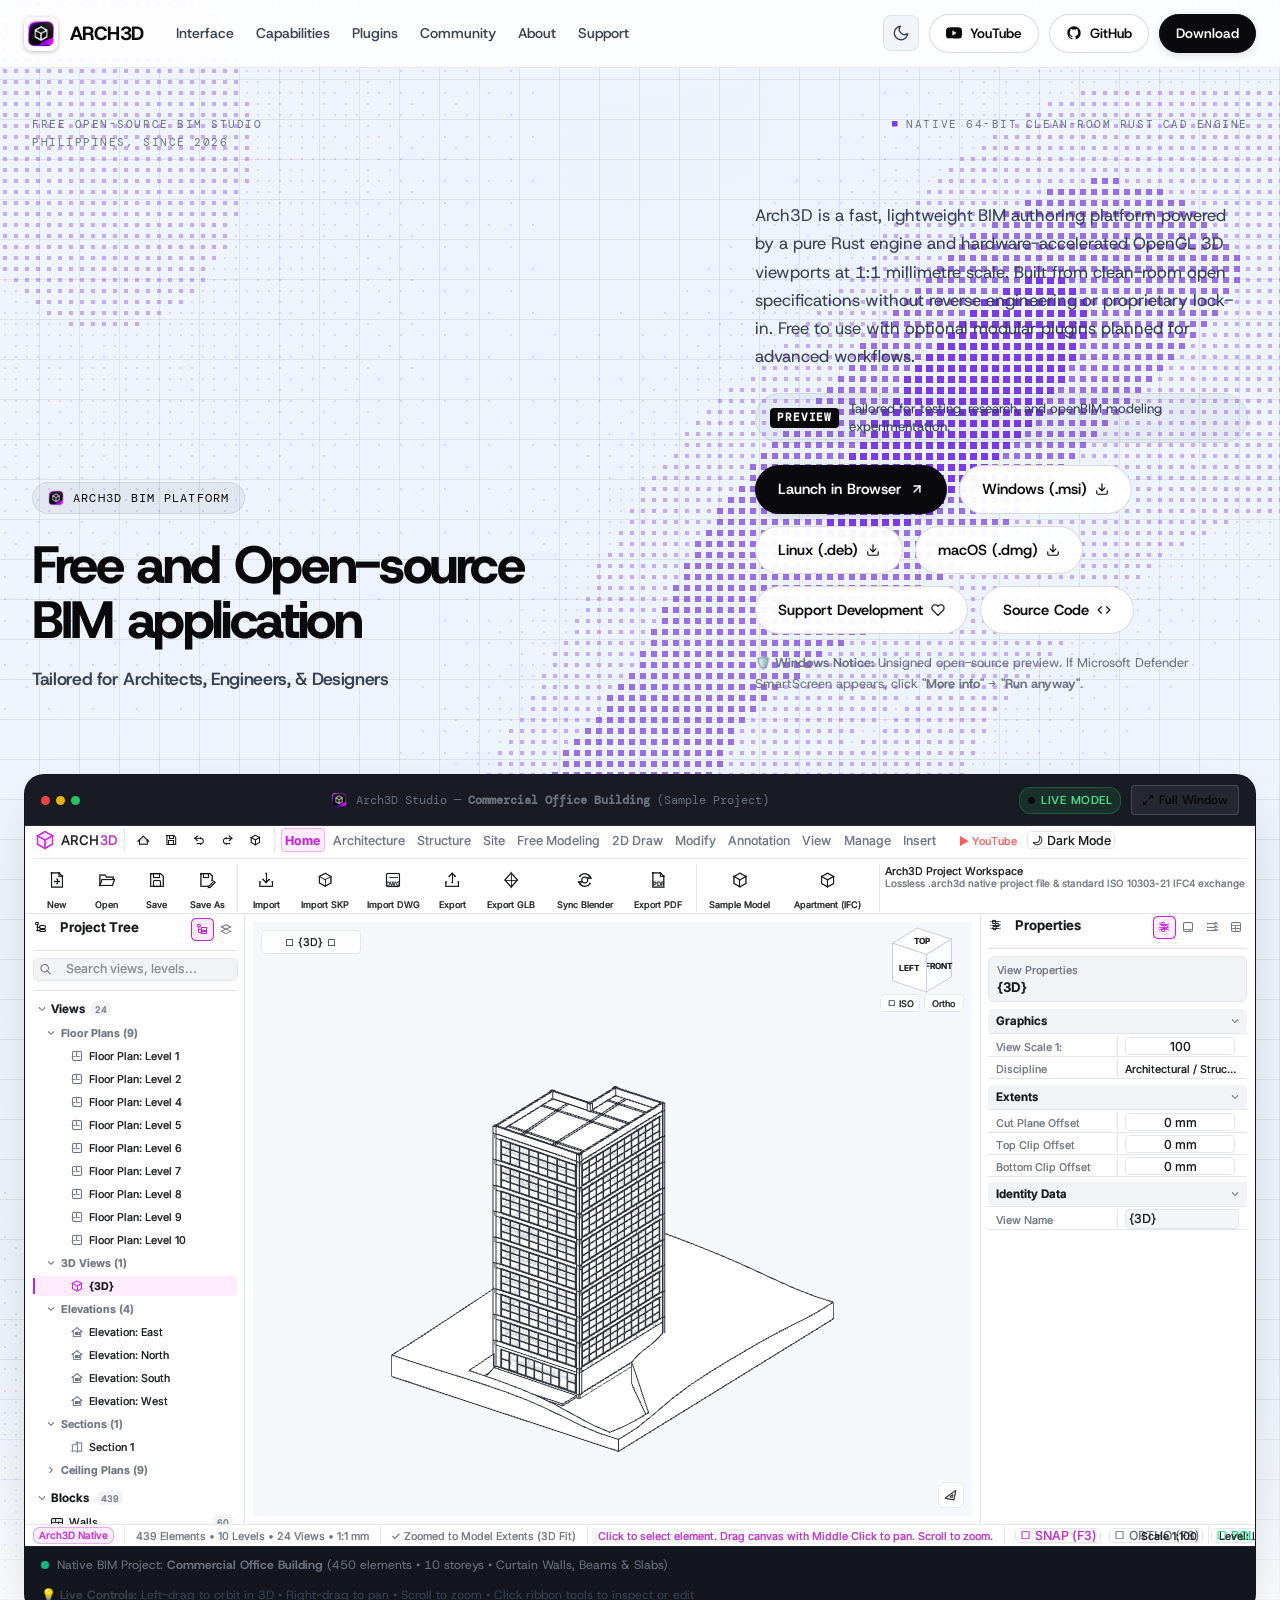
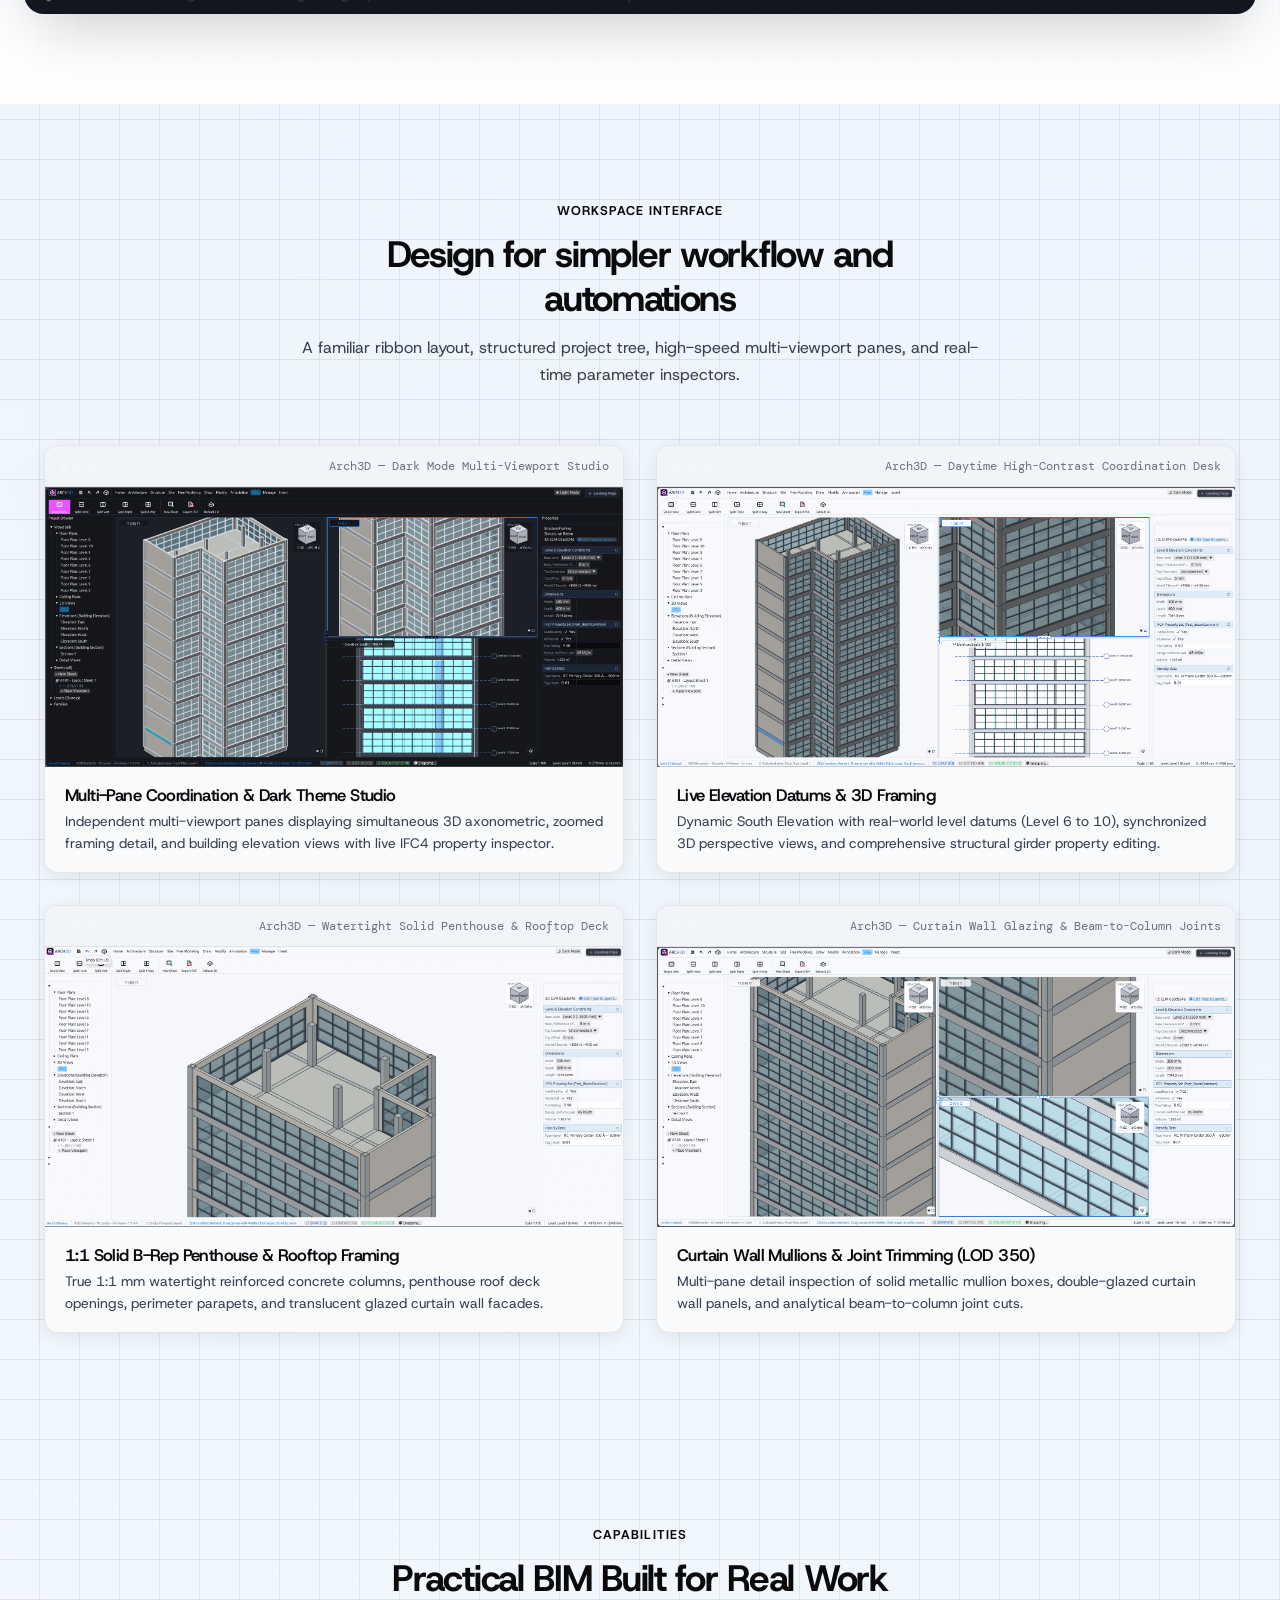
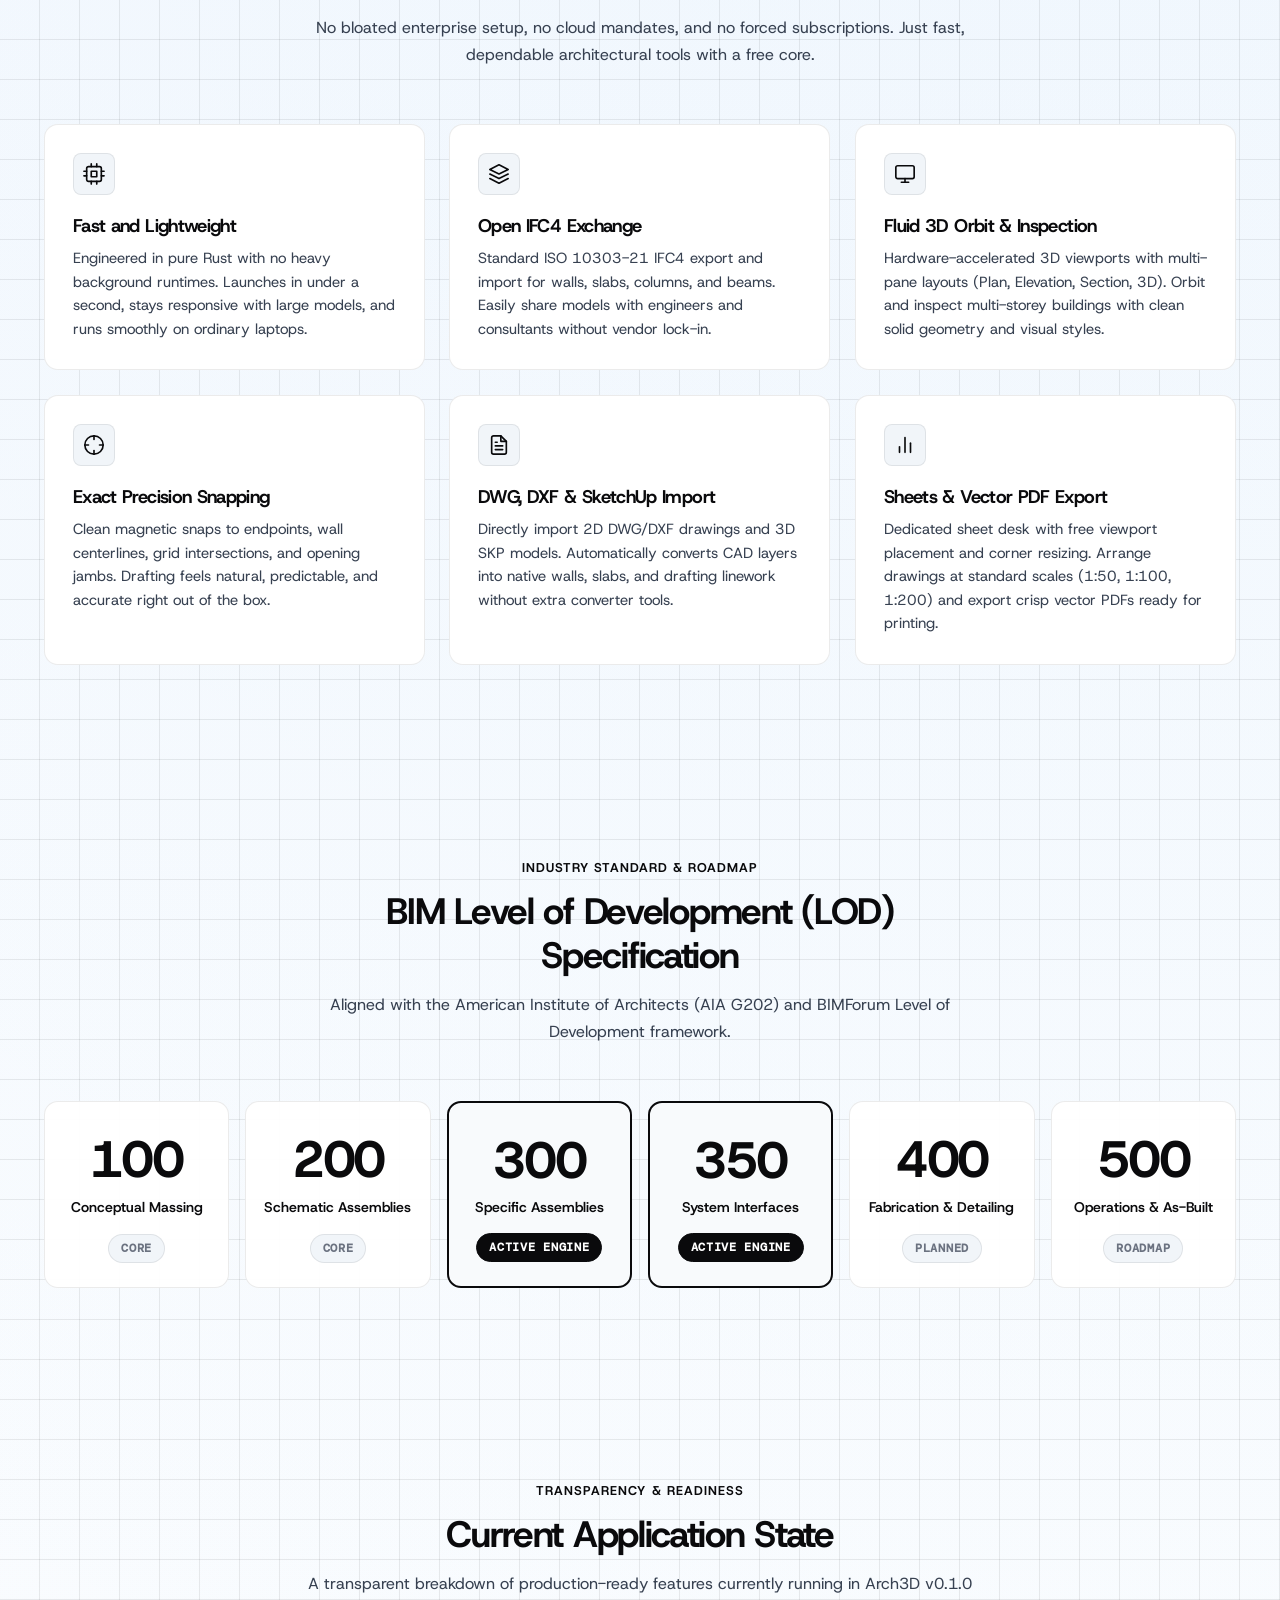
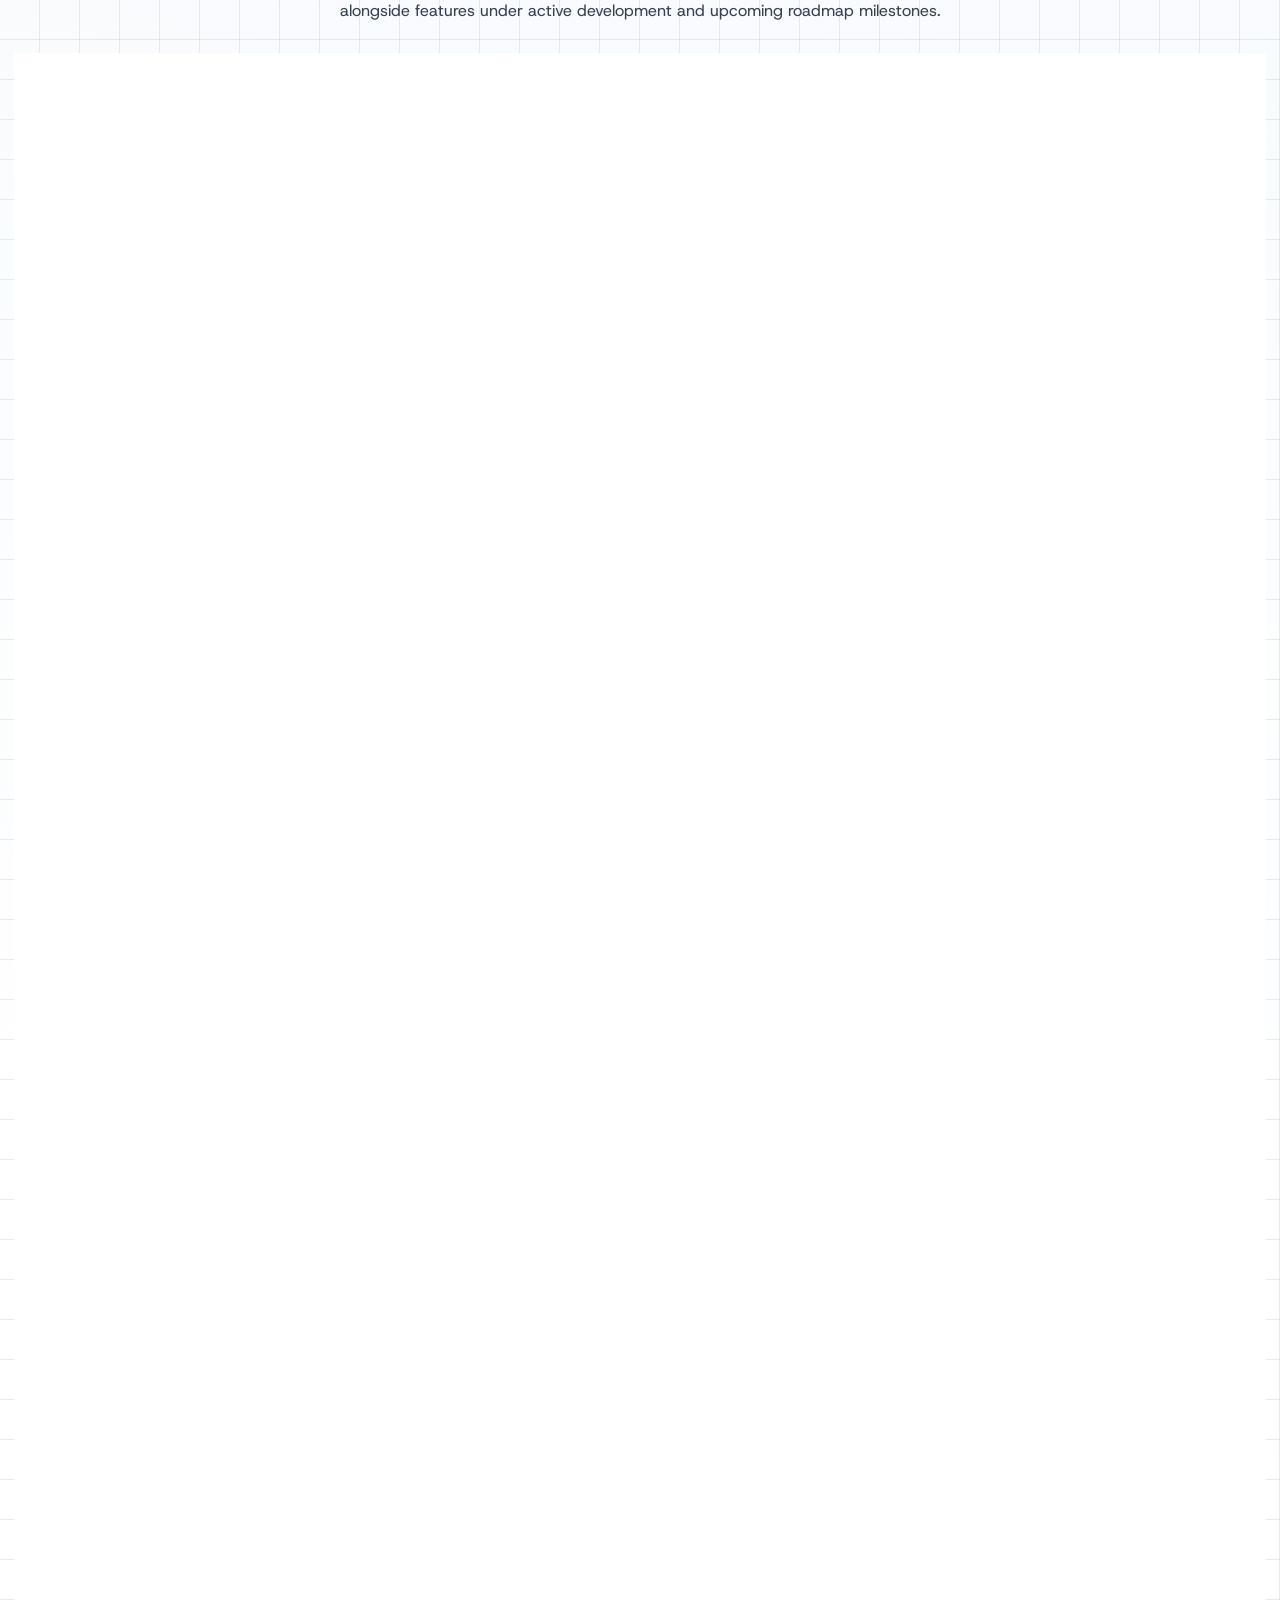
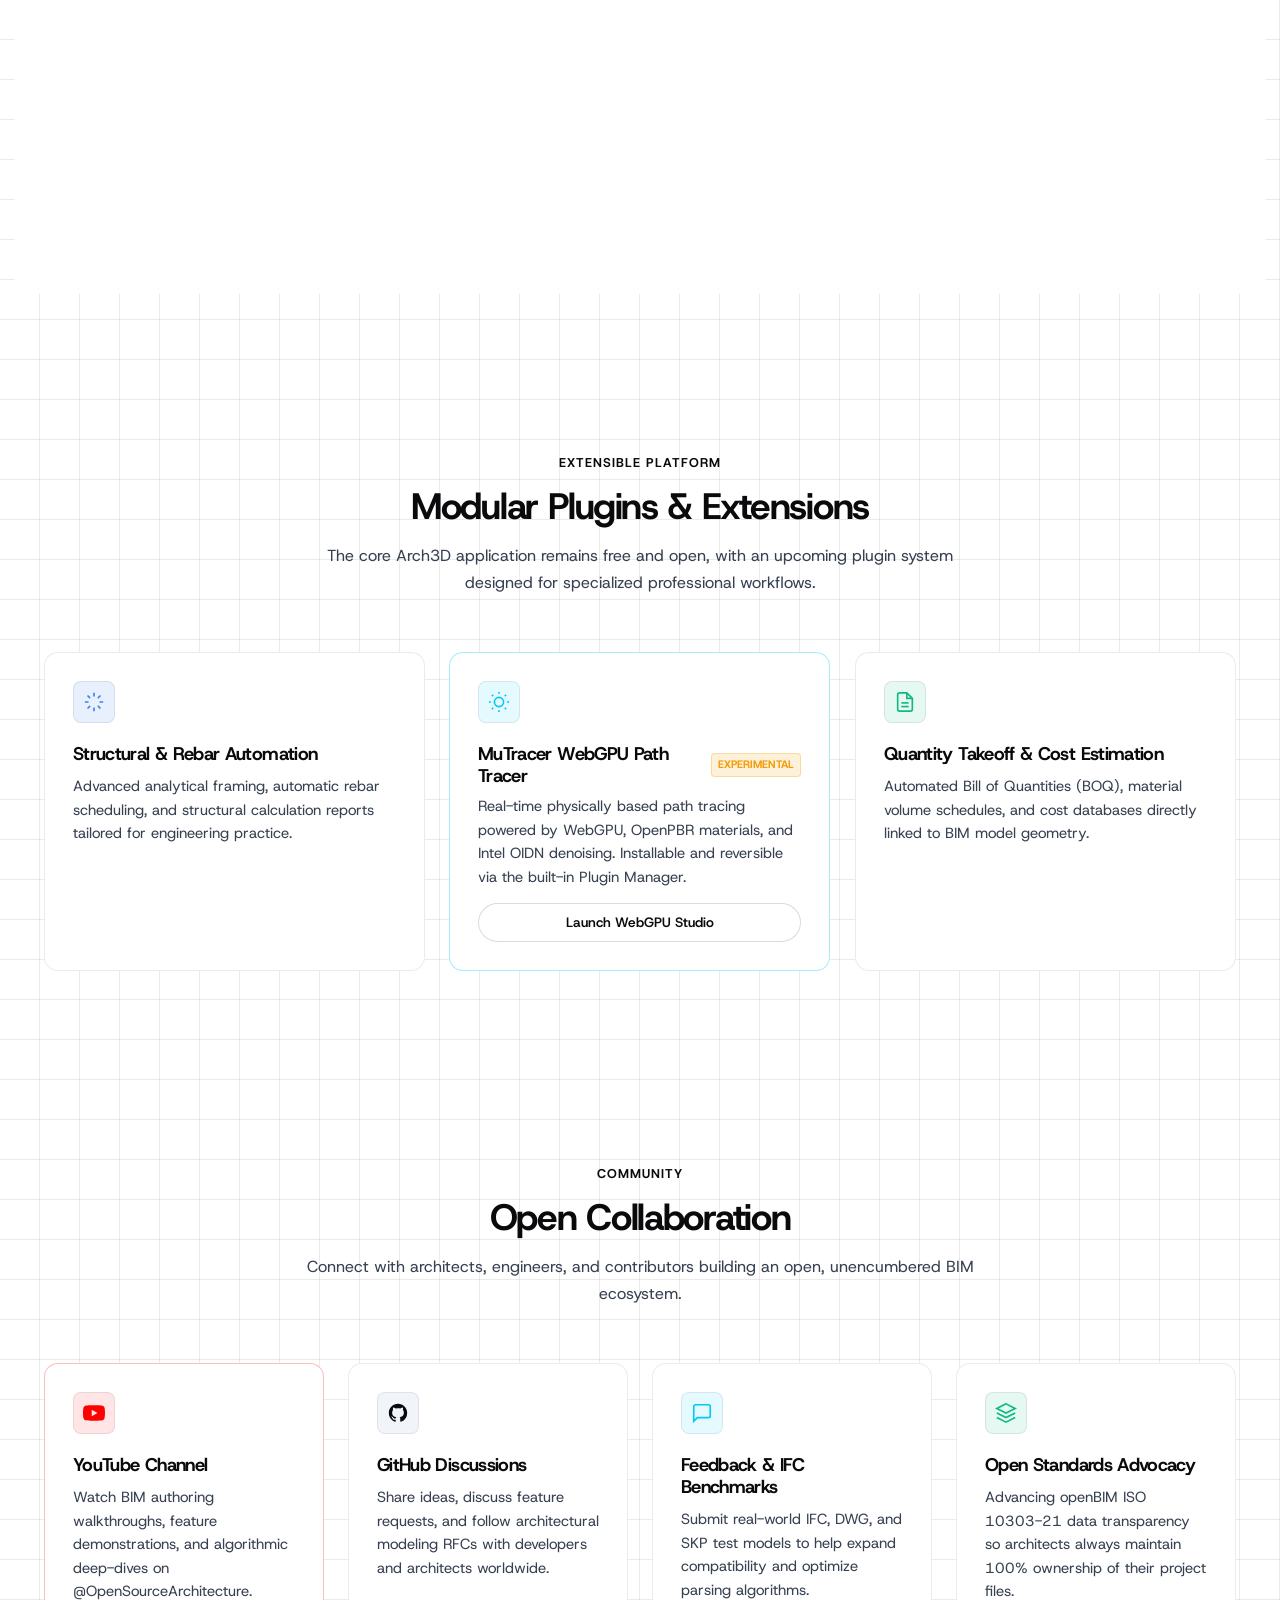
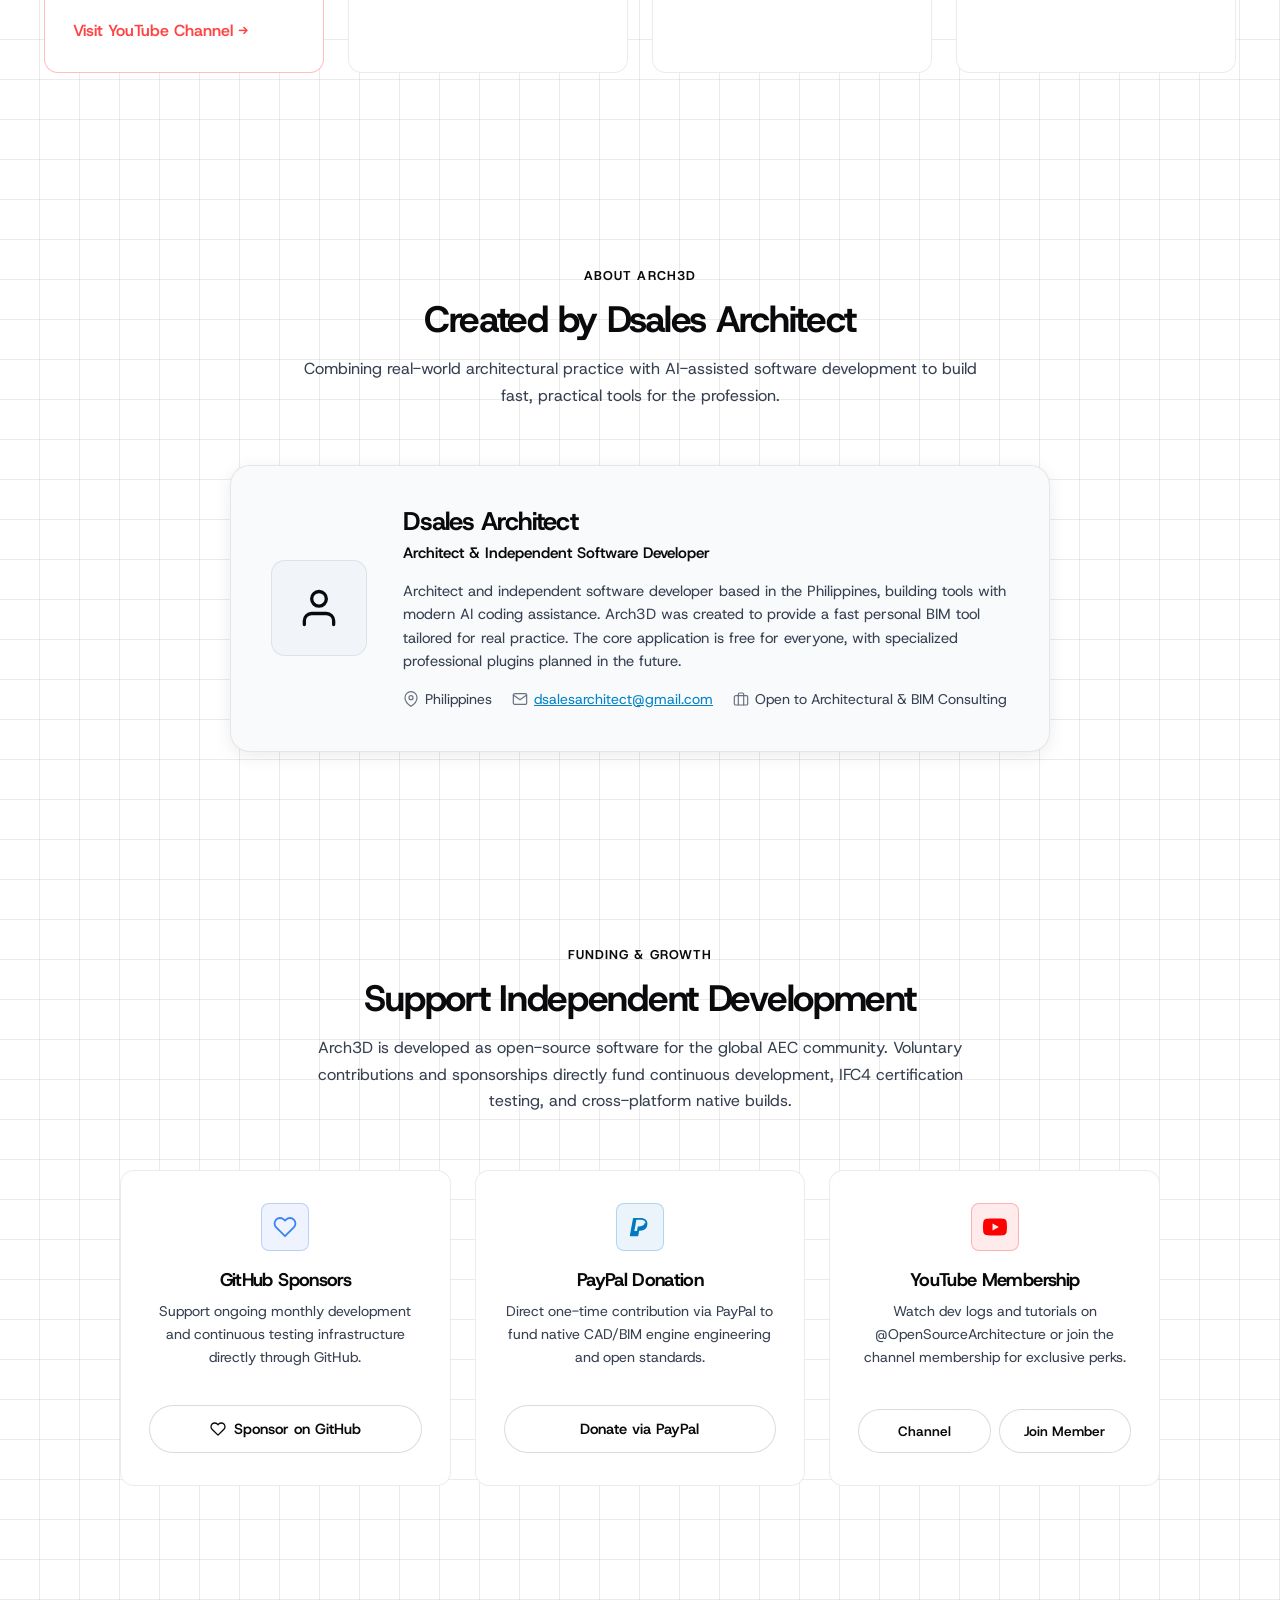
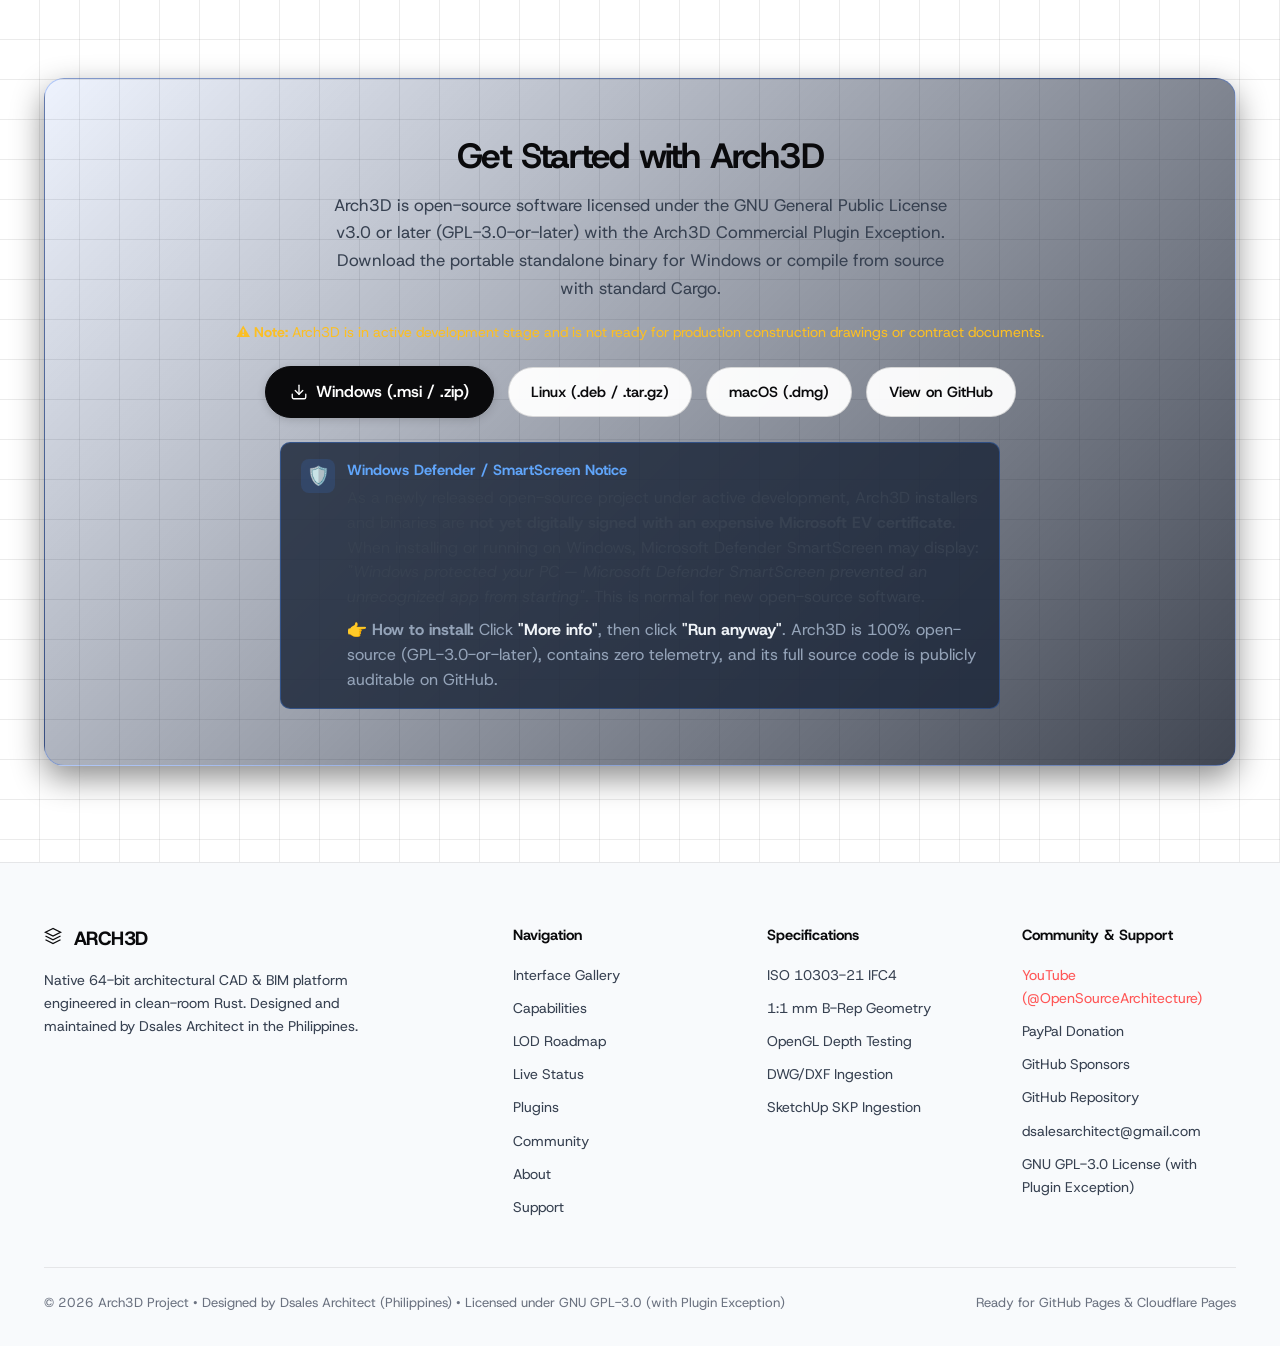
==== commit cd862b88: "docs: add Linux and macOS download buttons linked to latest release" ====
--- a/docs/index.html
+++ b/docs/index.html
@@ -140,8 +140,24 @@
                 <polyline points="7 7 17 7 17 17"></polyline>
               </svg>
             </a>
-            <a href="https://github.com/dsalesarchitect/arch3d/releases" class="pill-btn pill-btn-outline">
-              <span>Download for Windows (x64)</span>
+            <a href="https://github.com/dsalesarchitect/arch3d/releases/latest" class="pill-btn pill-btn-outline">
+              <span>Windows (.msi)</span>
+              <svg width="14" height="14" viewBox="0 0 24 24" fill="none" stroke="currentColor" stroke-width="2" stroke-linecap="round" stroke-linejoin="round">
+                <path d="M21 15v4a2 2 0 0 1-2 2H5a2 2 0 0 1-2-2v-4"></path>
+                <polyline points="7 10 12 15 17 10"></polyline>
+                <line x1="12" y1="15" x2="12" y2="3"></line>
+              </svg>
+            </a>
+            <a href="https://github.com/dsalesarchitect/arch3d/releases/latest" class="pill-btn pill-btn-outline">
+              <span>Linux (.deb)</span>
+              <svg width="14" height="14" viewBox="0 0 24 24" fill="none" stroke="currentColor" stroke-width="2" stroke-linecap="round" stroke-linejoin="round">
+                <path d="M21 15v4a2 2 0 0 1-2 2H5a2 2 0 0 1-2-2v-4"></path>
+                <polyline points="7 10 12 15 17 10"></polyline>
+                <line x1="12" y1="15" x2="12" y2="3"></line>
+              </svg>
+            </a>
+            <a href="https://github.com/dsalesarchitect/arch3d/releases/latest" class="pill-btn pill-btn-outline">
+              <span>macOS (.dmg)</span>
               <svg width="14" height="14" viewBox="0 0 24 24" fill="none" stroke="currentColor" stroke-width="2" stroke-linecap="round" stroke-linejoin="round">
                 <path d="M21 15v4a2 2 0 0 1-2 2H5a2 2 0 0 1-2-2v-4"></path>
                 <polyline points="7 10 12 15 17 10"></polyline>
@@ -944,13 +960,19 @@
         </p>
 
         <div class="hero-actions" style="margin-bottom: 24px;">
-          <a href="https://github.com/dsalesarchitect/arch3d/releases" class="btn btn-primary" style="padding: 12px 26px; font-size: 1rem;">
+          <a href="https://github.com/dsalesarchitect/arch3d/releases/latest" class="btn btn-primary" style="padding: 12px 24px; font-size: 1rem;">
             <svg width="18" height="18" viewBox="0 0 24 24" fill="none" stroke="currentColor" stroke-width="1.8" stroke-linecap="round" stroke-linejoin="round">
               <path d="M21 15v4a2 2 0 0 1-2 2H5a2 2 0 0 1-2-2v-4"></path>
               <polyline points="7 10 12 15 17 10"></polyline>
               <line x1="12" y1="15" x2="12" y2="3"></line>
             </svg>
-            Download Arch3D (Windows x64)
+            Windows (.msi / .zip)
+          </a>
+          <a href="https://github.com/dsalesarchitect/arch3d/releases/latest" class="btn btn-secondary" style="padding: 12px 22px;">
+            Linux (.deb / .tar.gz)
+          </a>
+          <a href="https://github.com/dsalesarchitect/arch3d/releases/latest" class="btn btn-secondary" style="padding: 12px 22px;">
+            macOS (.dmg)
           </a>
           <a href="https://github.com/dsalesarchitect/arch3d" target="_blank" rel="noopener" class="btn btn-secondary" style="padding: 12px 22px;">
             View on GitHub
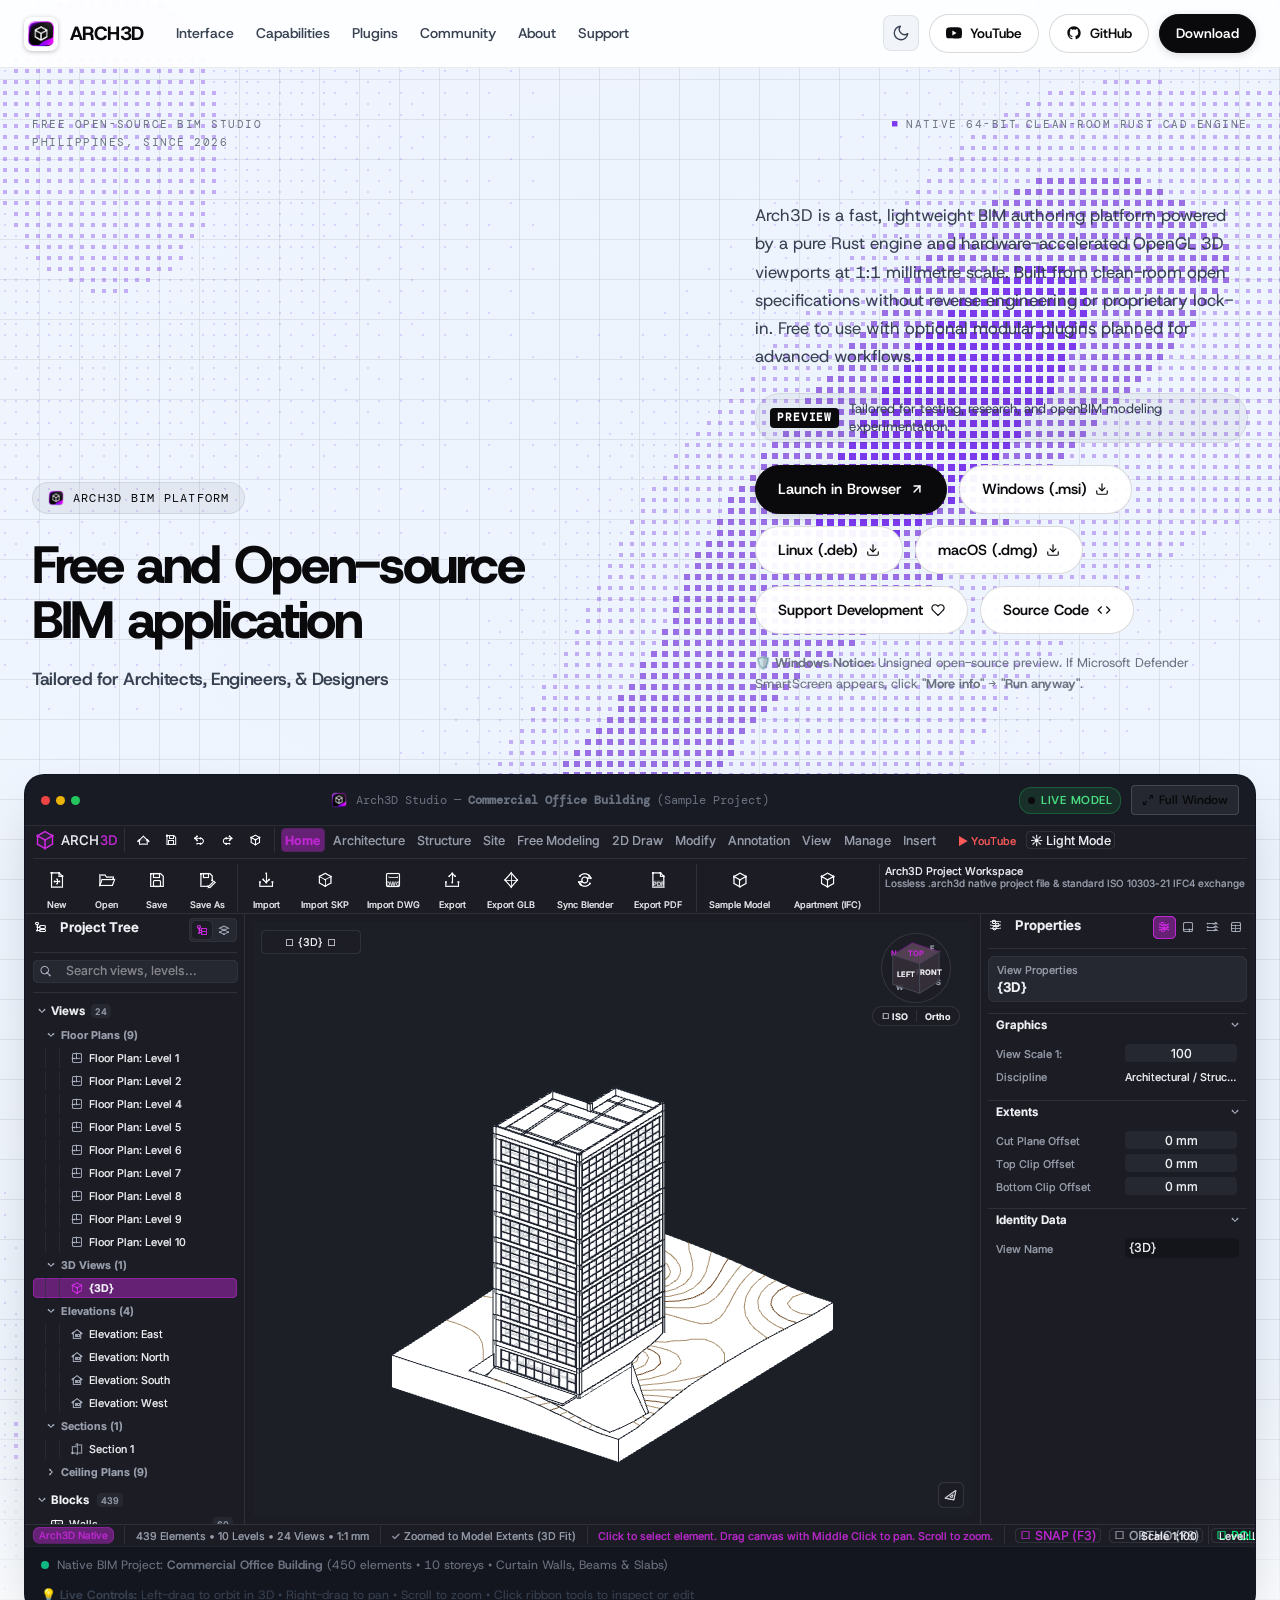
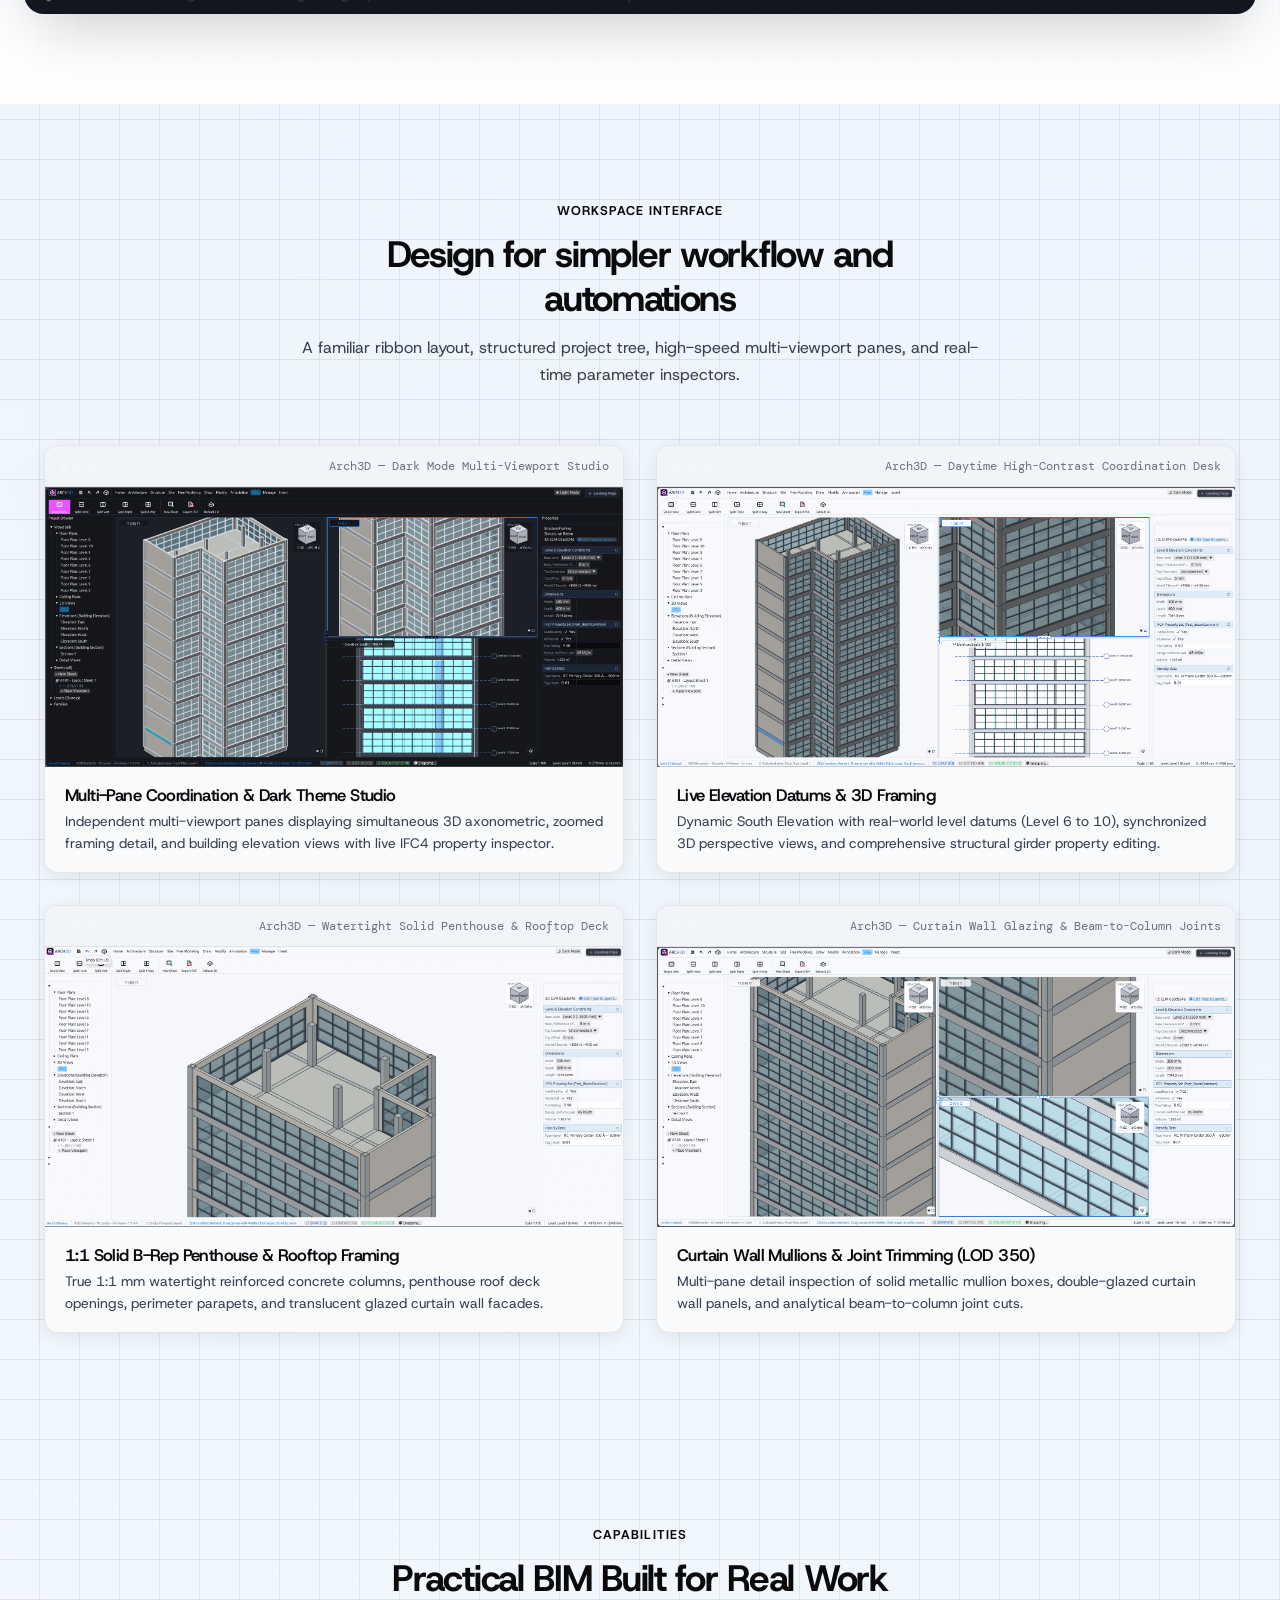
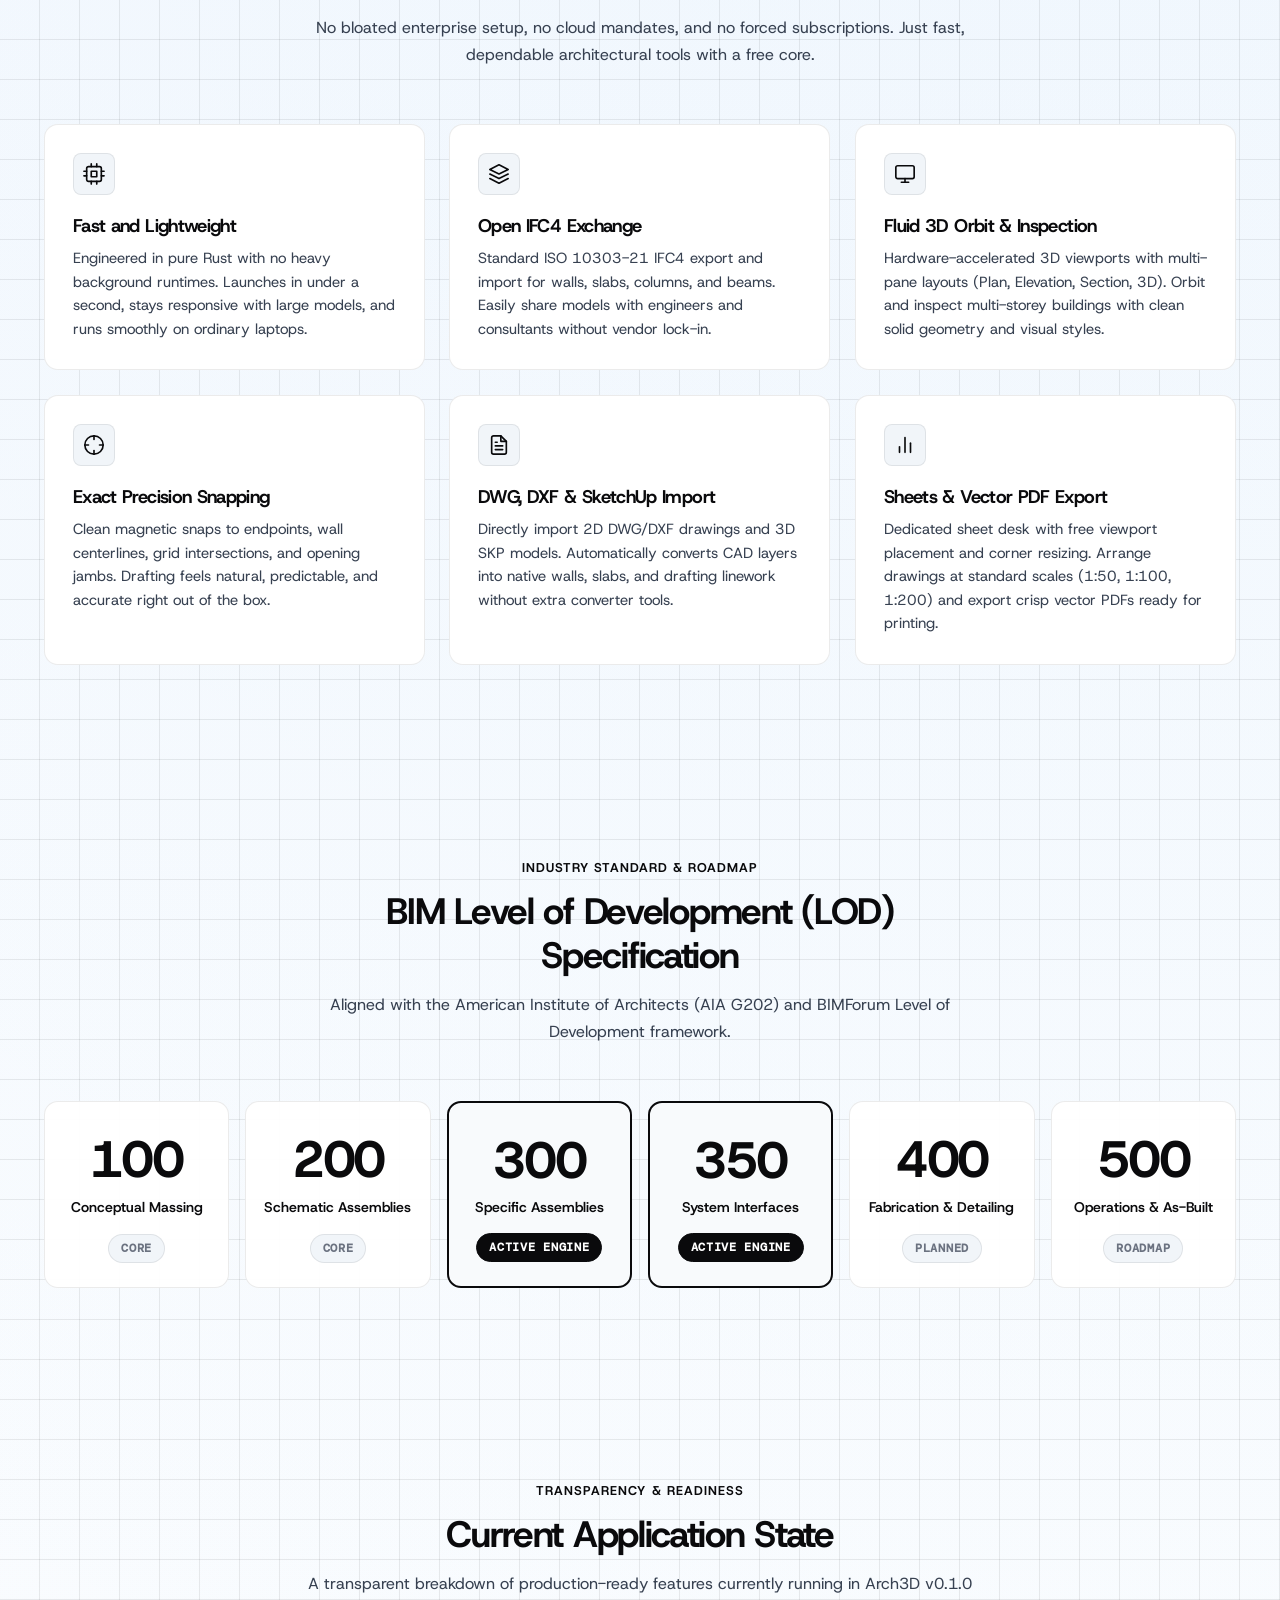
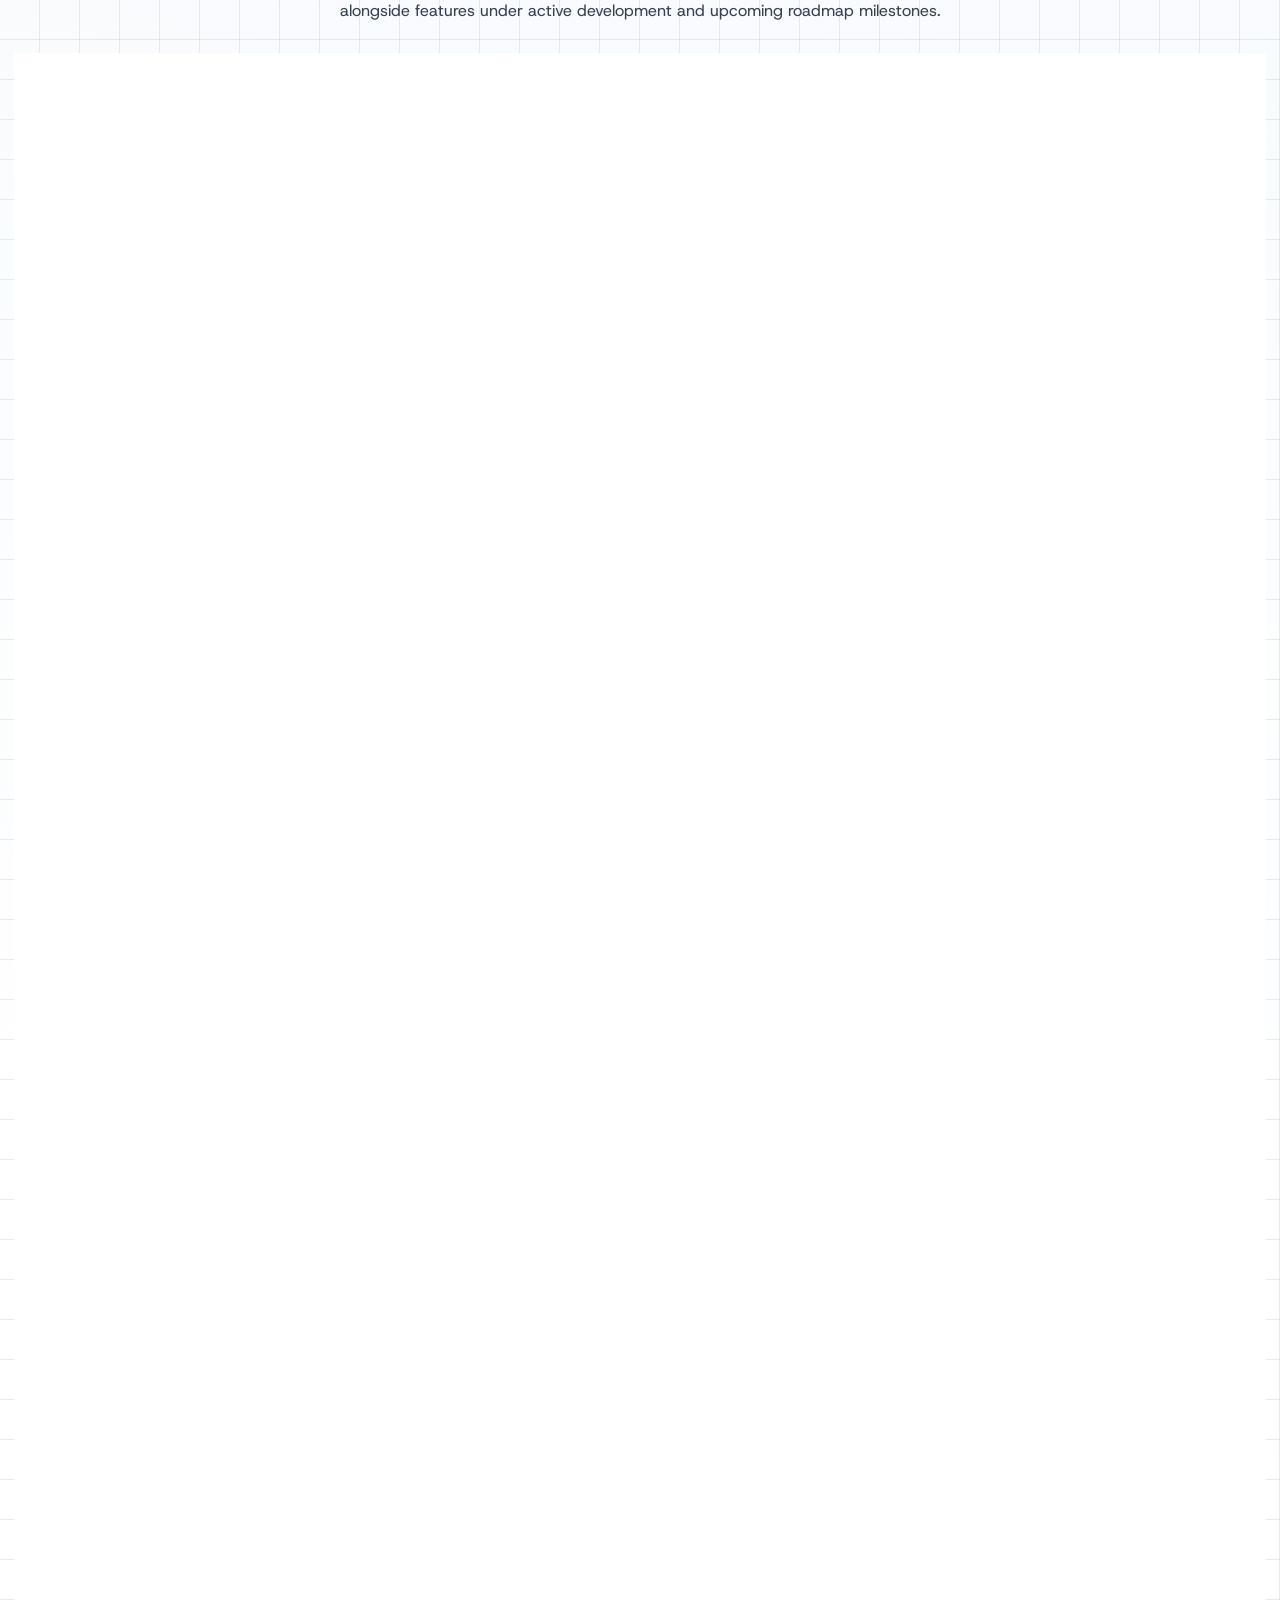
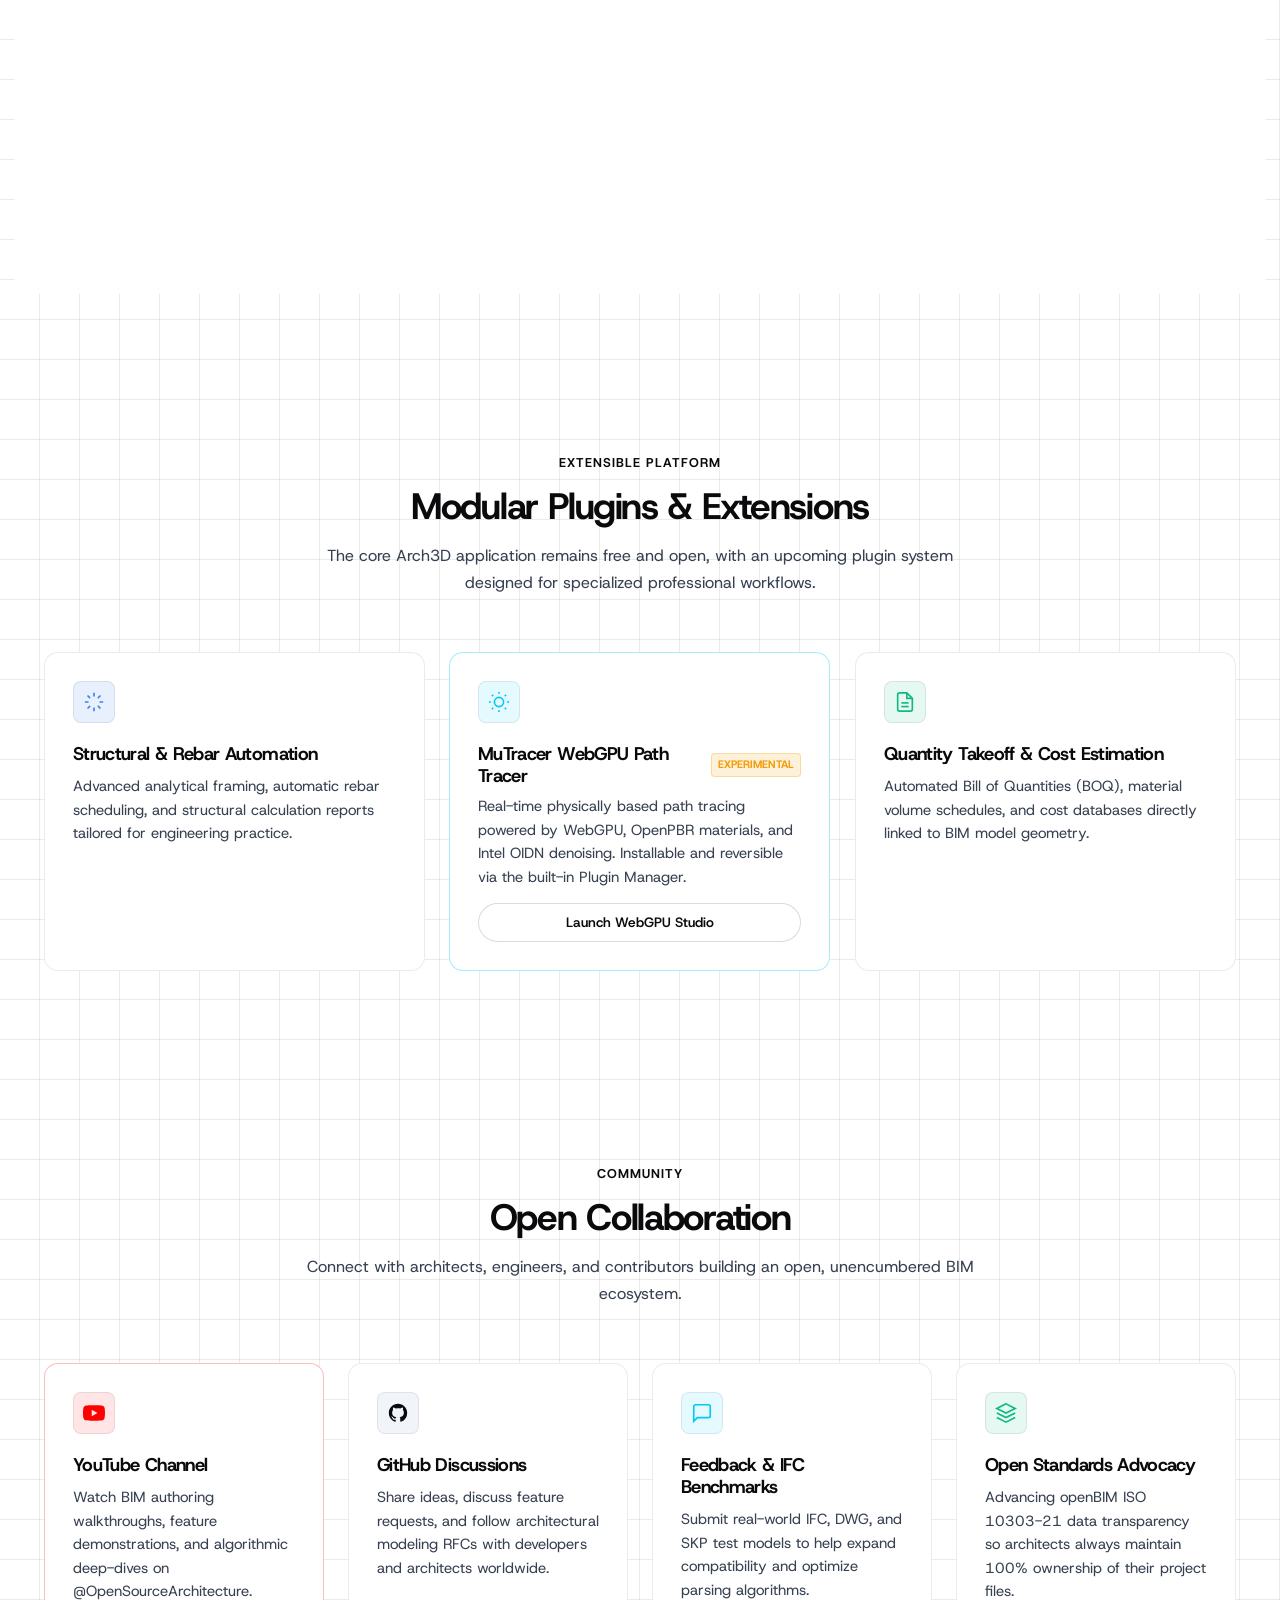
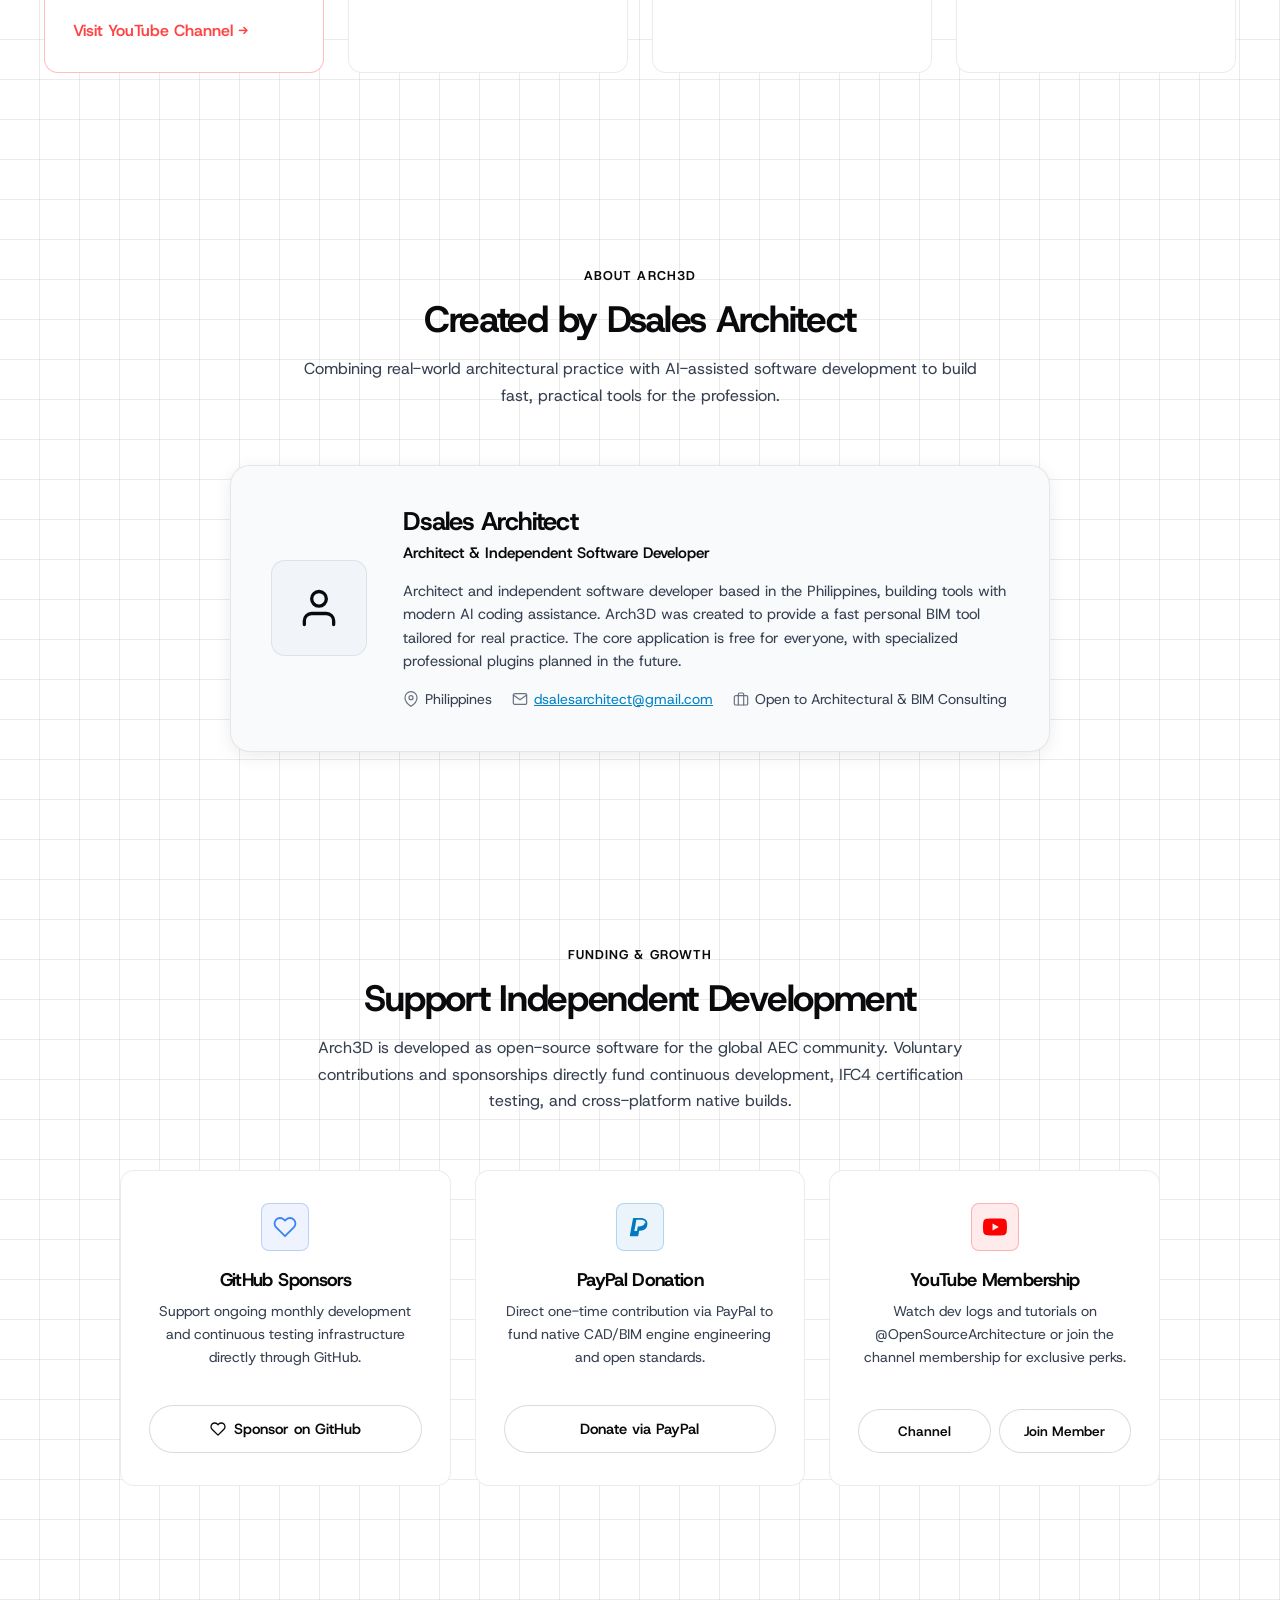
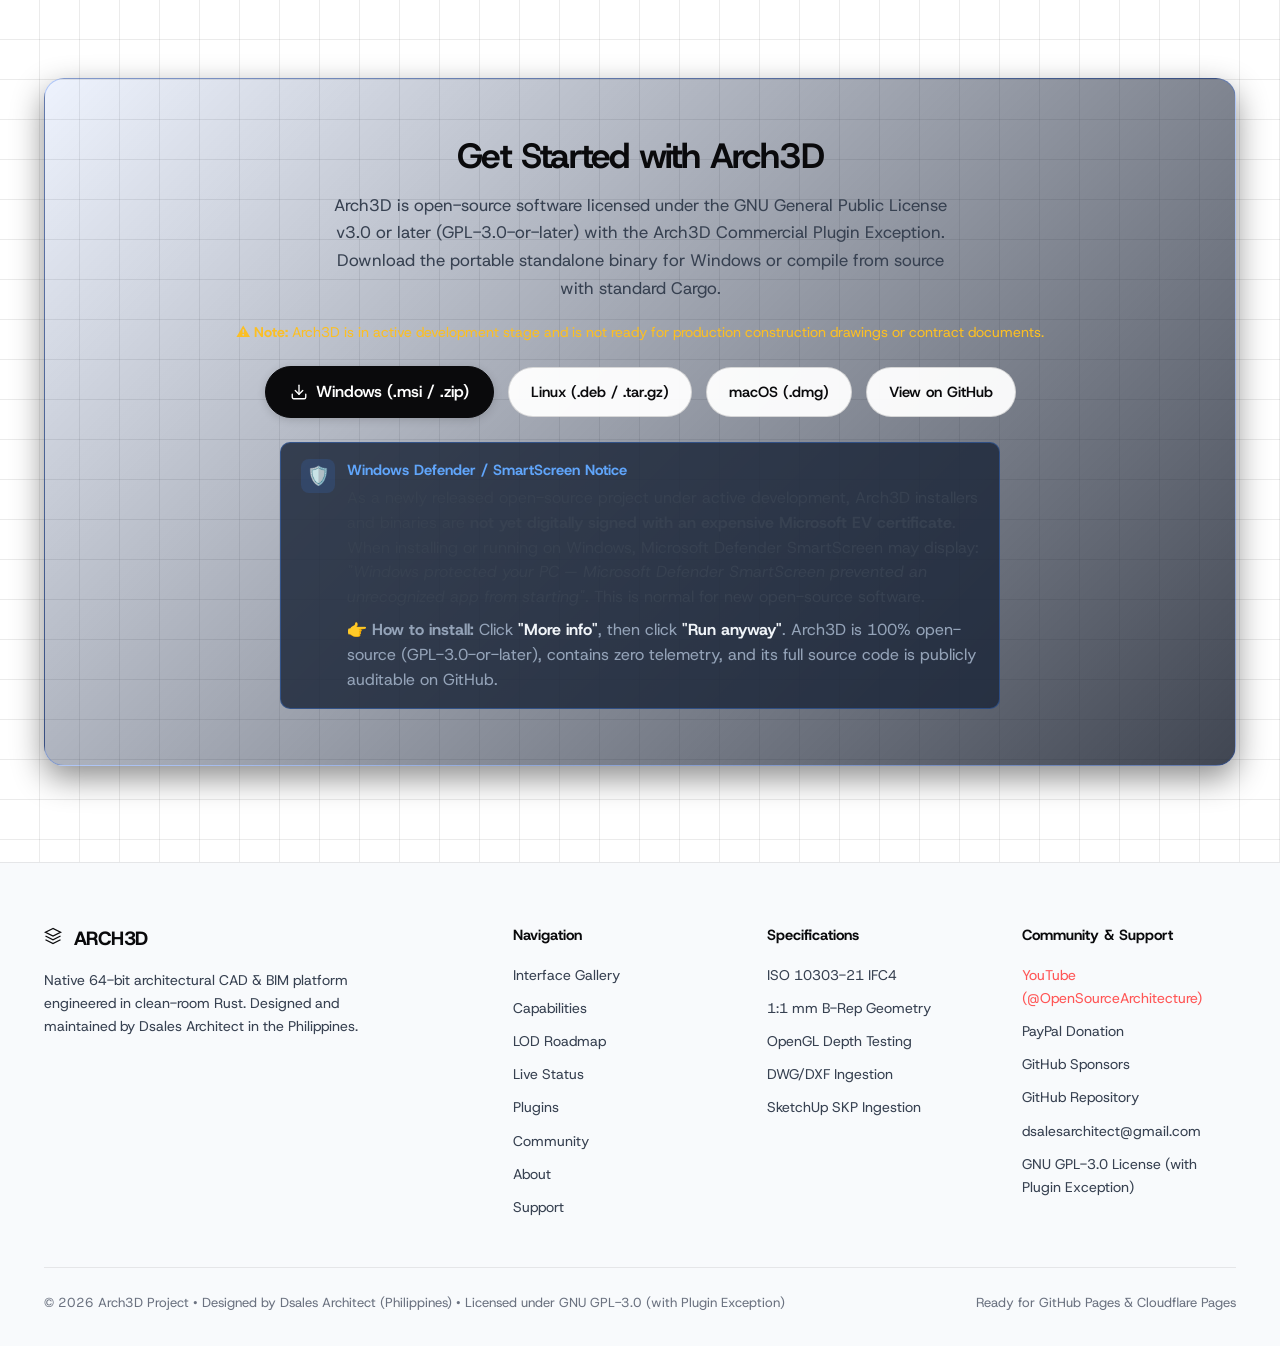
==== commit 4843f1e9: "fix(wasm): default live web model and embed iframe to Dark Mode" ====
--- a/docs/index.html
+++ b/docs/index.html
@@ -204,7 +204,7 @@
               <span class="dot-status"></span>
               Live Model
             </span>
-            <a href="app.html?theme=light" target="_blank" class="window-action-btn" title="Open in Full Browser Window">
+            <a href="app.html?theme=dark" target="_blank" class="window-action-btn" title="Open in Full Browser Window">
               <svg width="12" height="12" viewBox="0 0 24 24" fill="none" stroke="currentColor" stroke-width="2.2">
                 <polyline points="15 3 21 3 21 9"></polyline>
                 <polyline points="9 21 3 21 3 15"></polyline>
@@ -217,7 +217,7 @@
         </div>
         <div class="app-viewport-body">
           <iframe 
-            src="app.html?embed=1&amp;theme=light" 
+            src="app.html?embed=1&amp;theme=dark" 
             class="app-live-iframe" 
             id="appIframe" 
             title="Arch3D Web Studio — Commercial Office Building (Sample Project)"
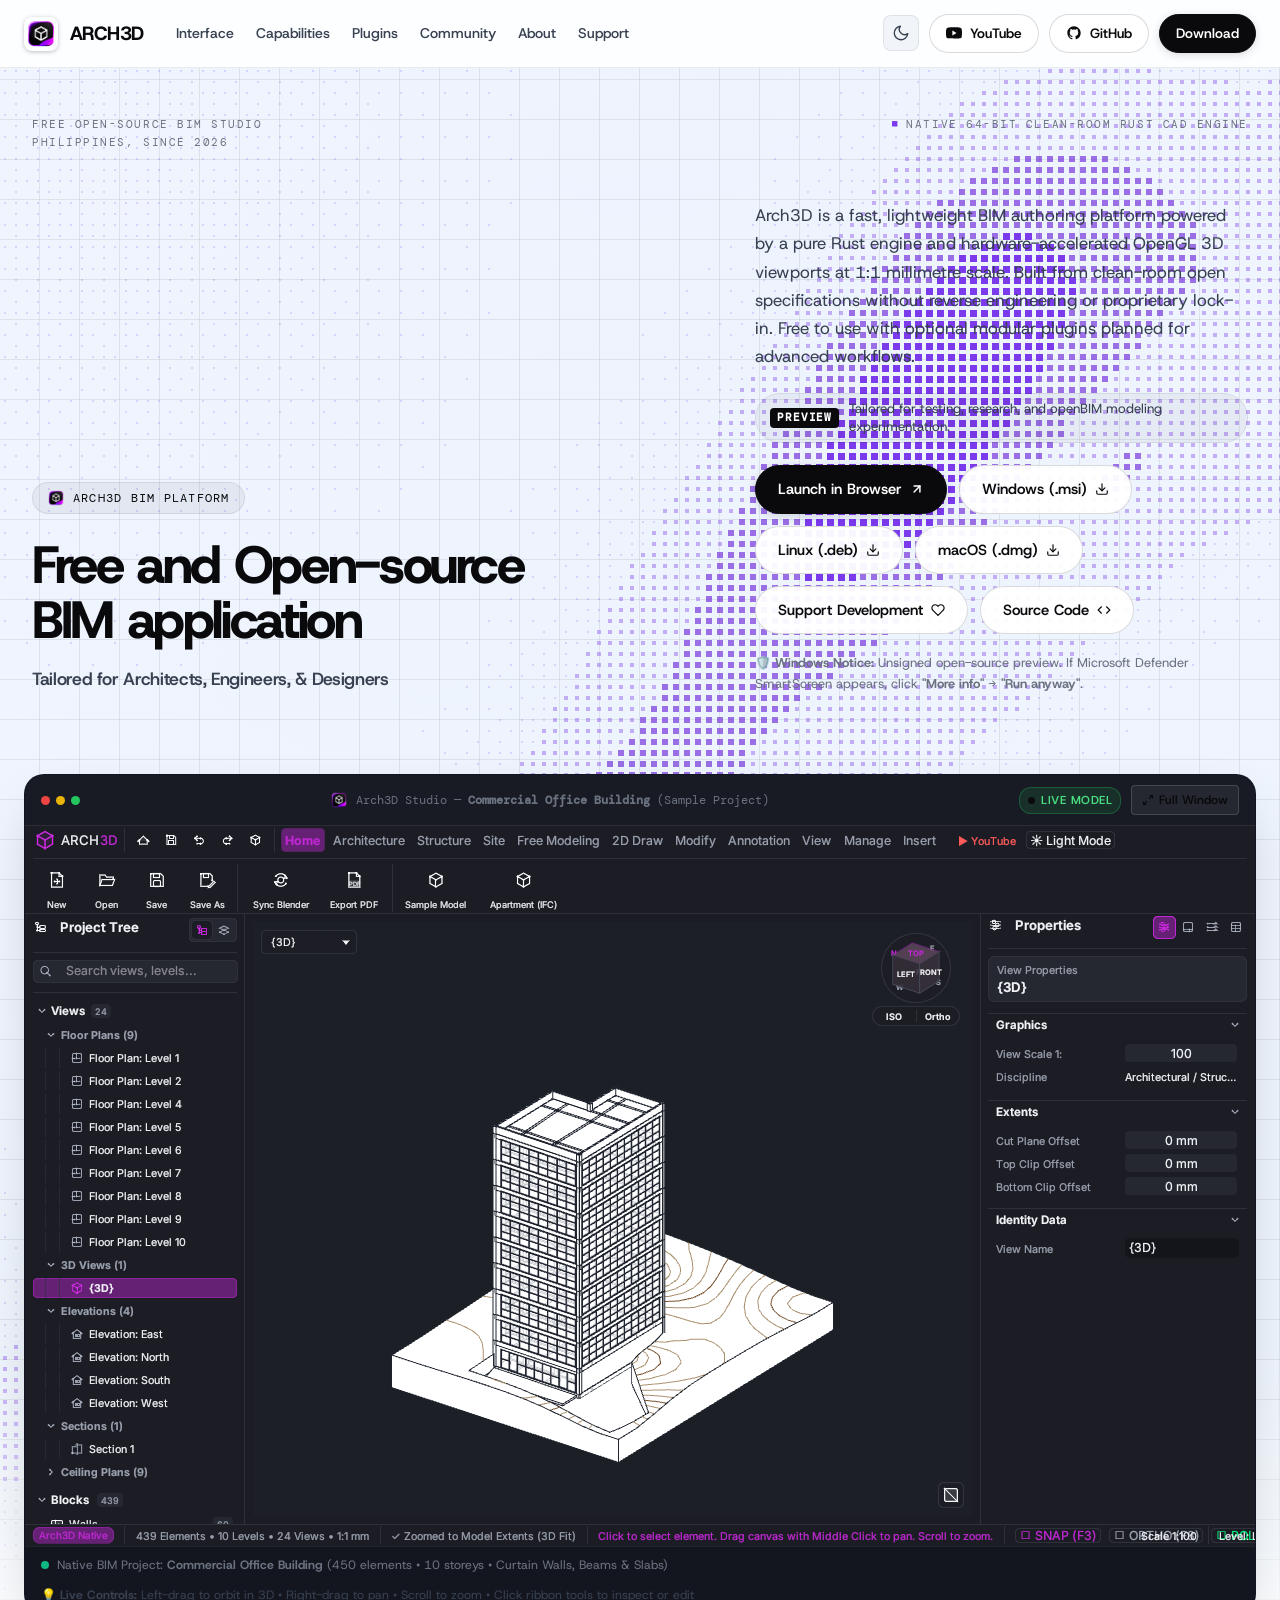
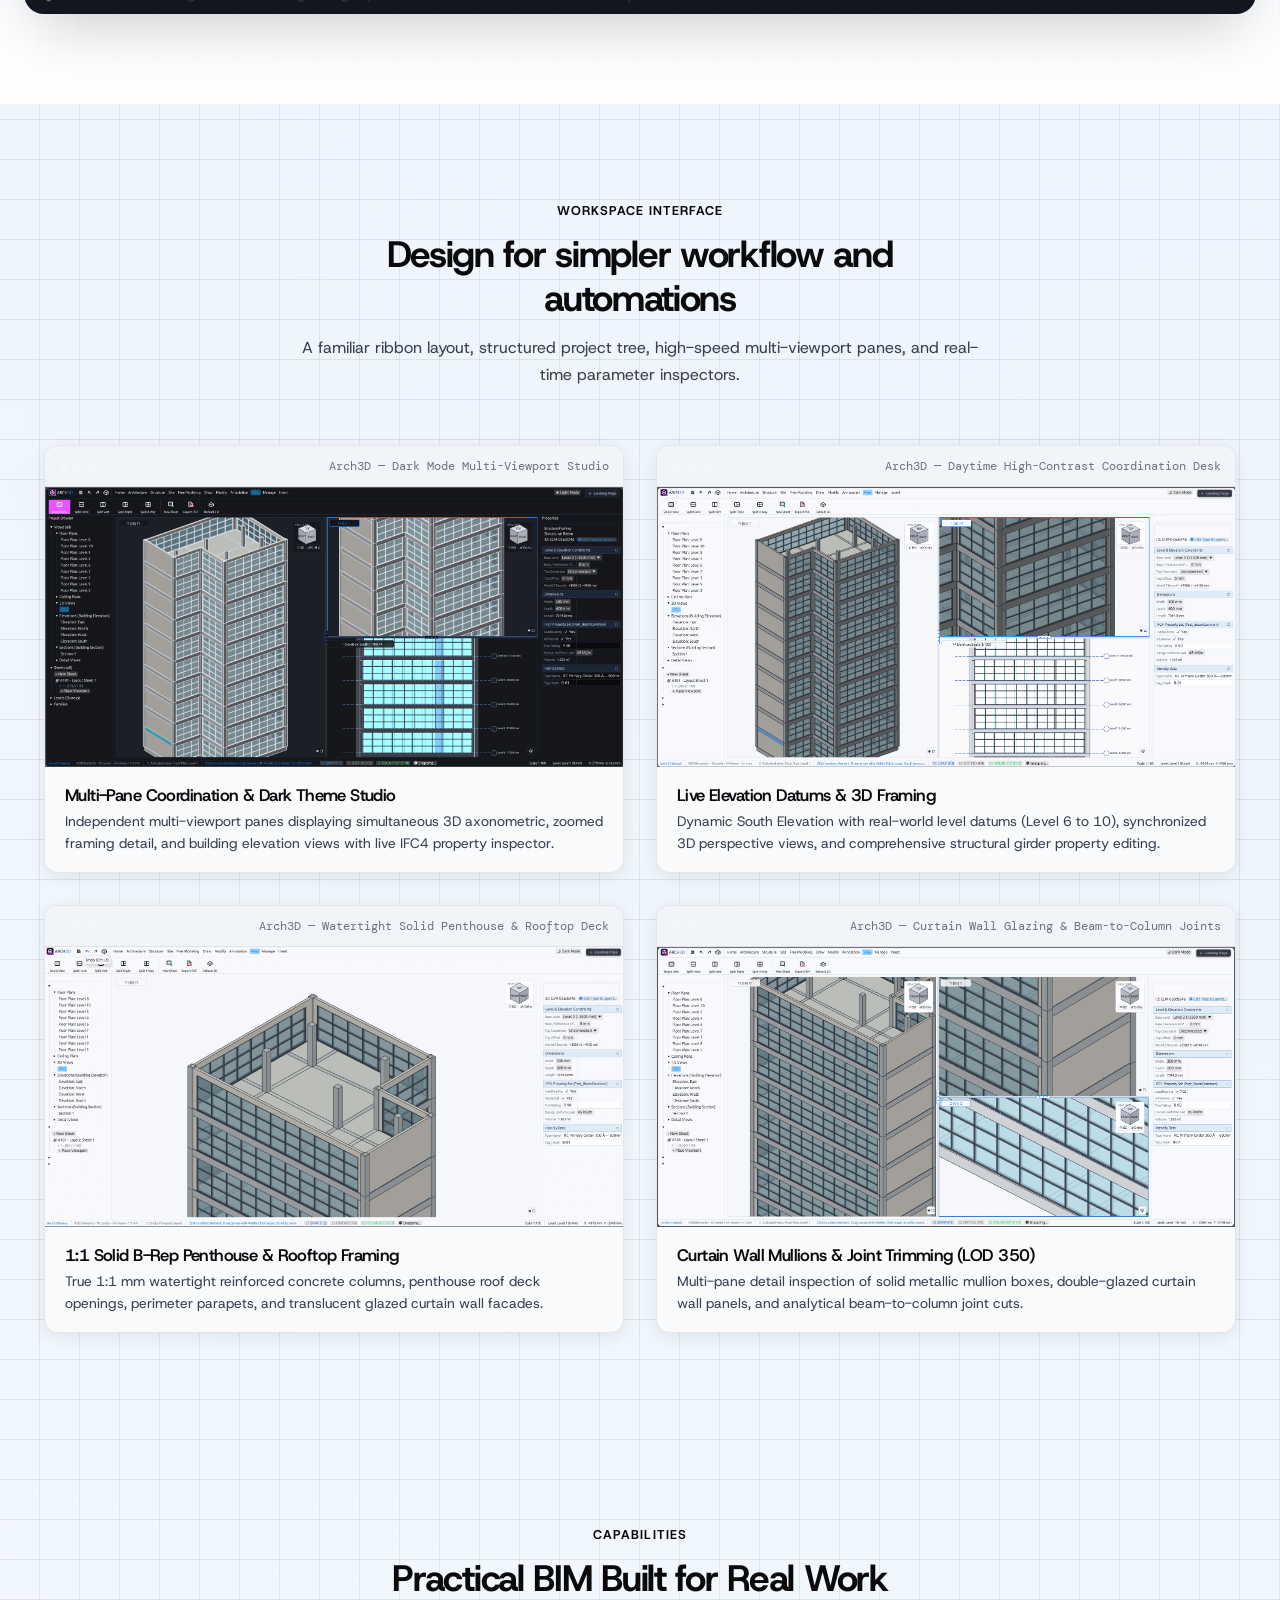
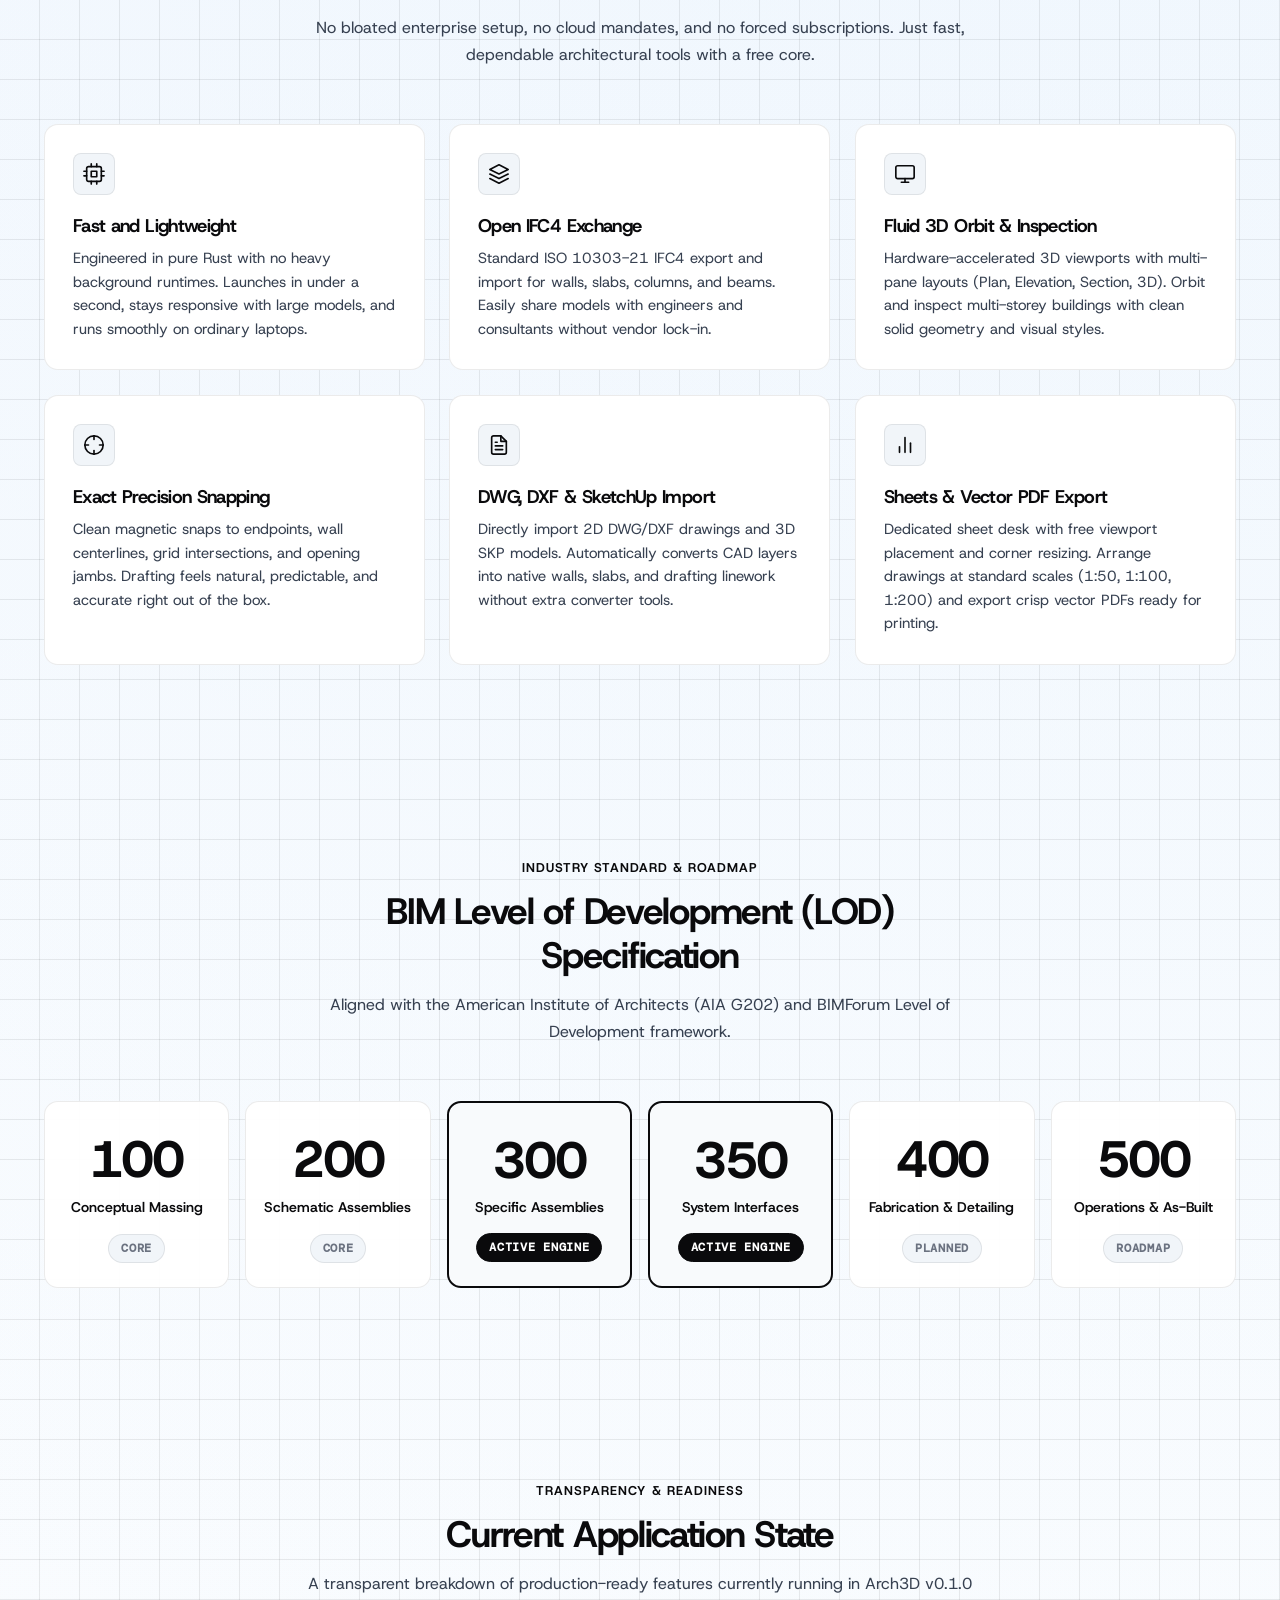
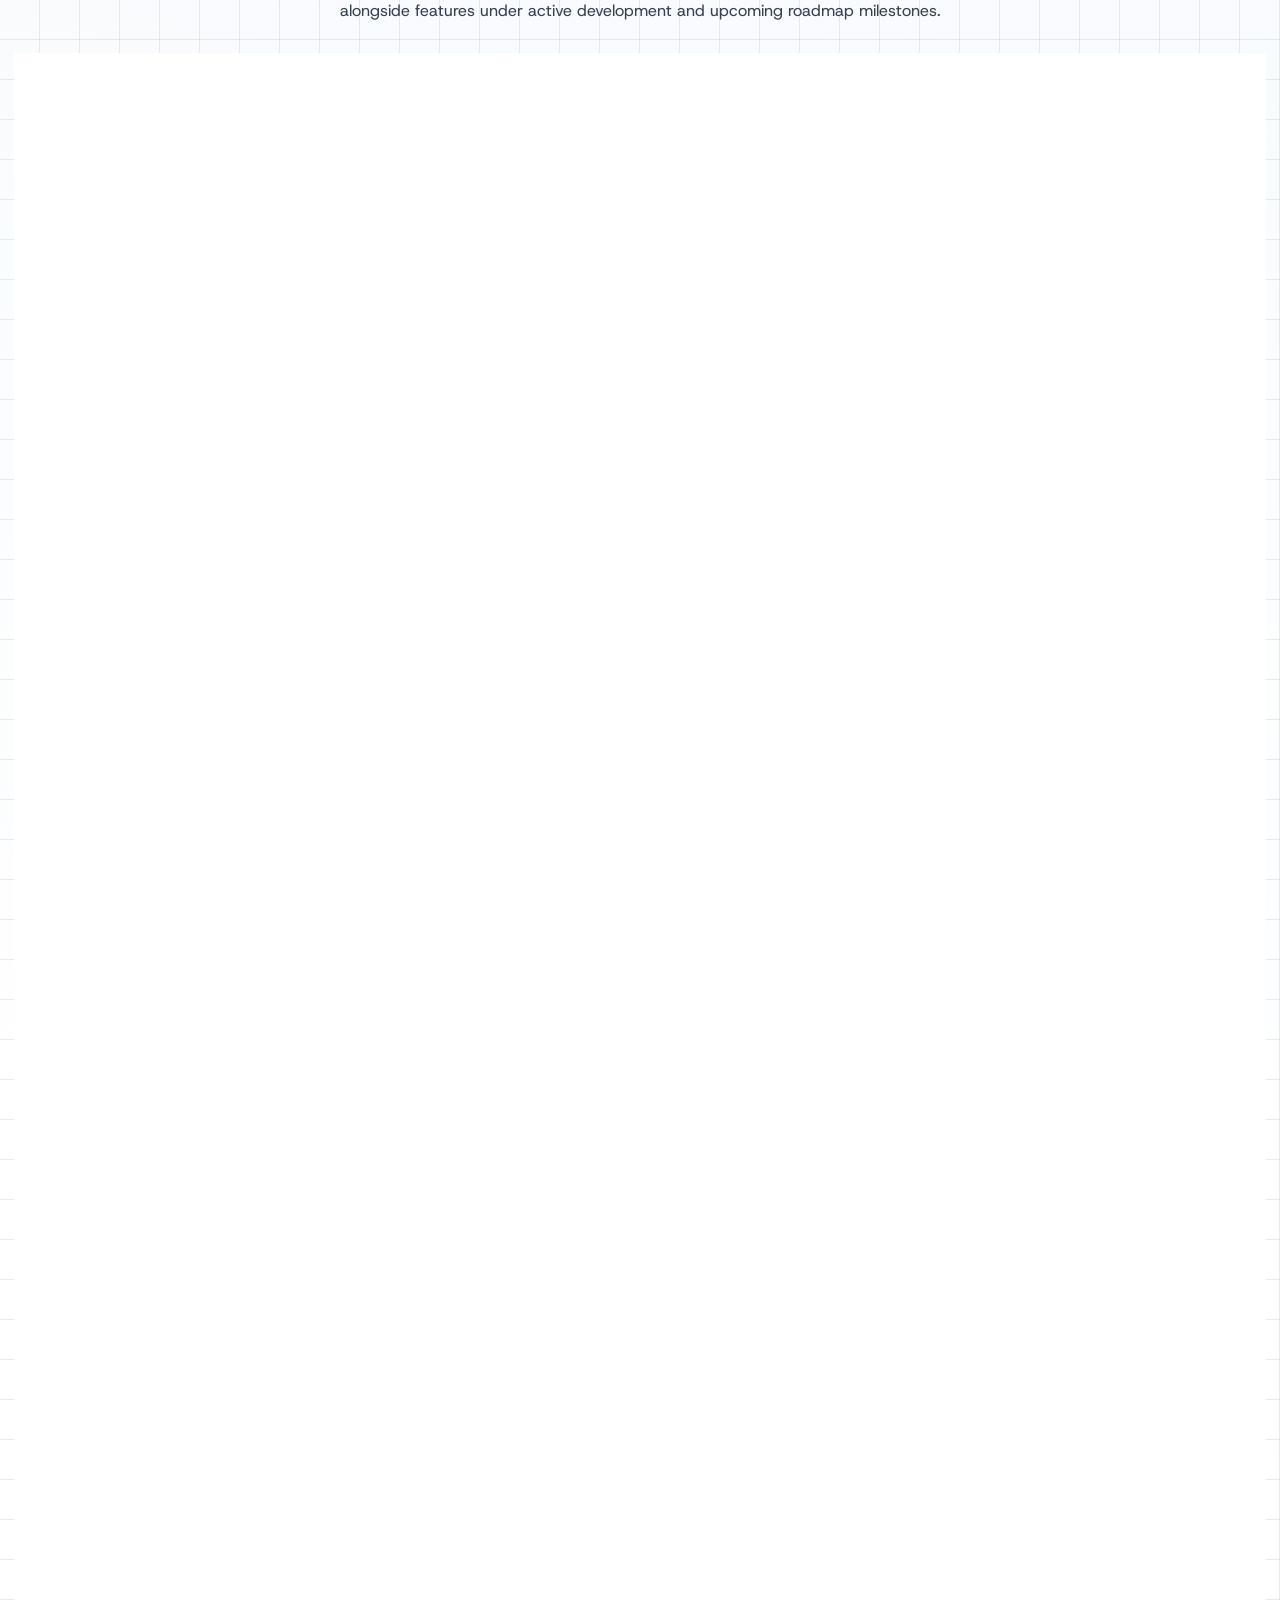
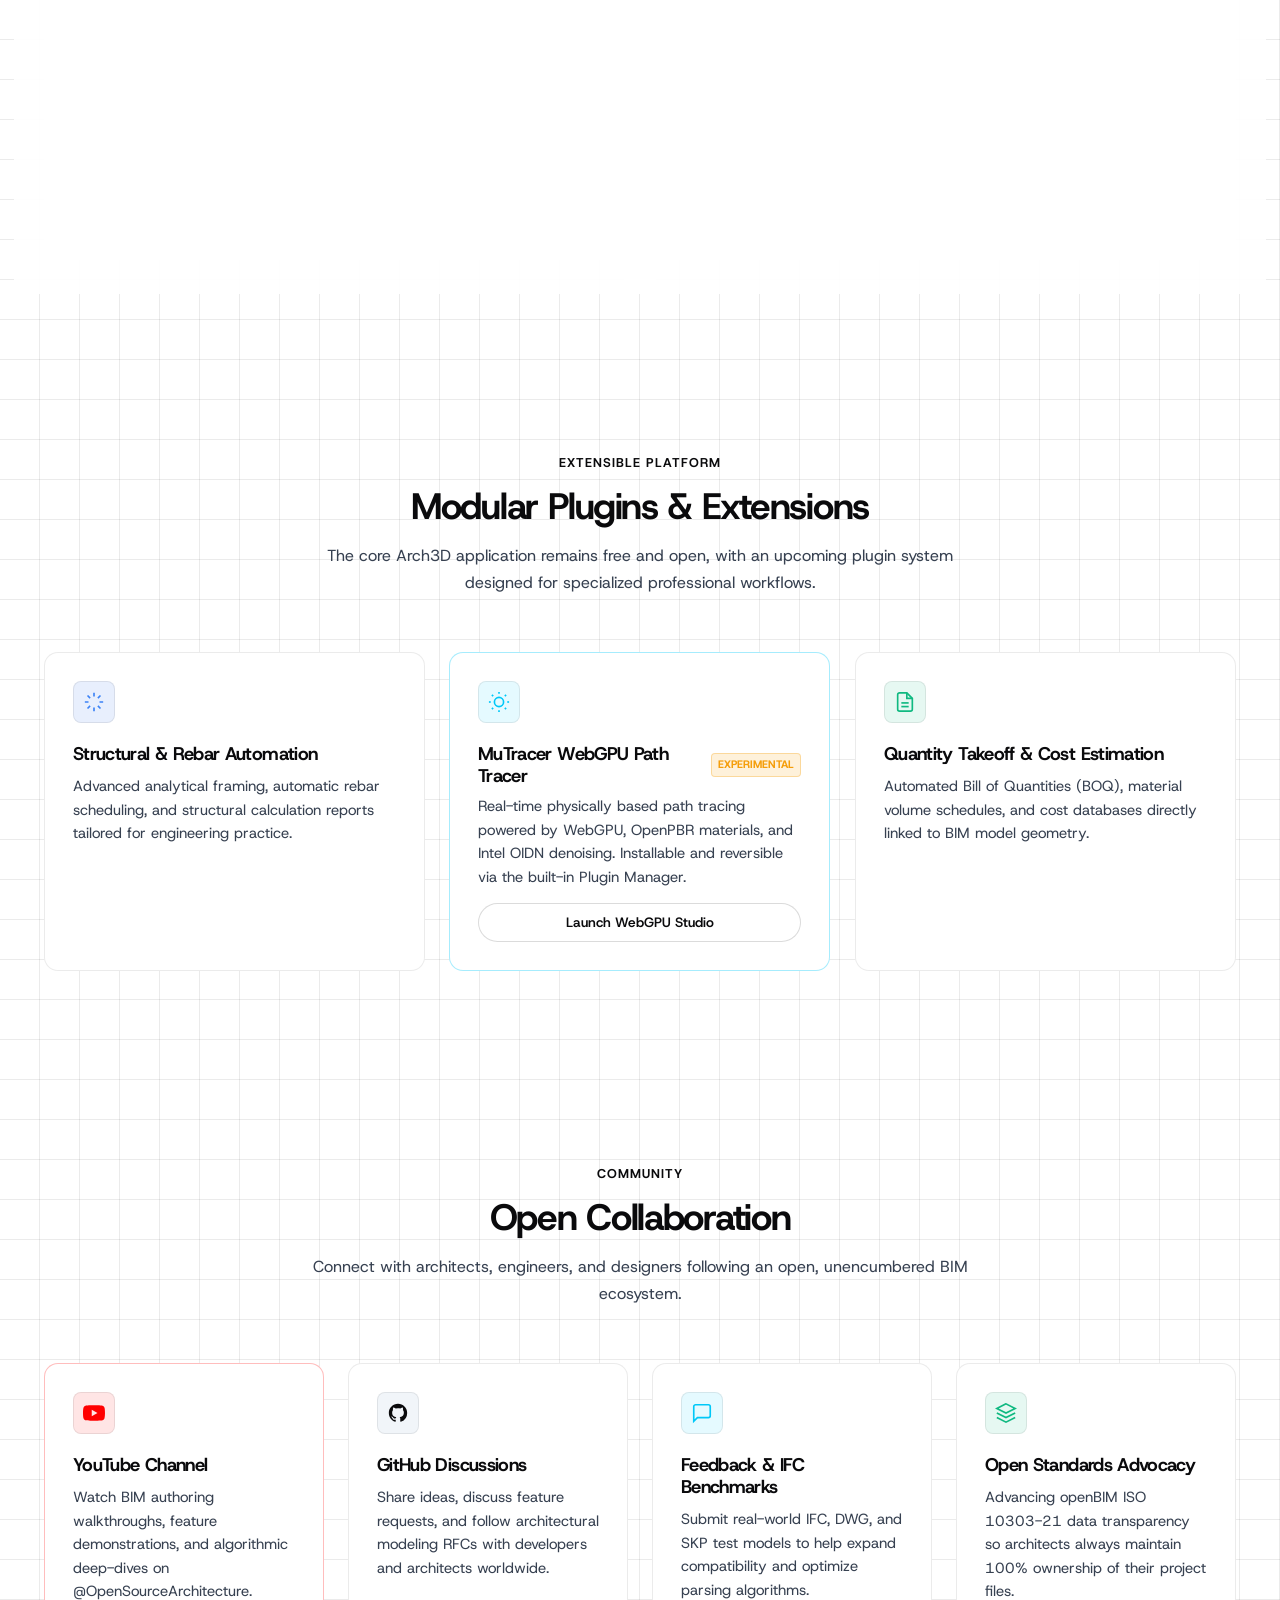
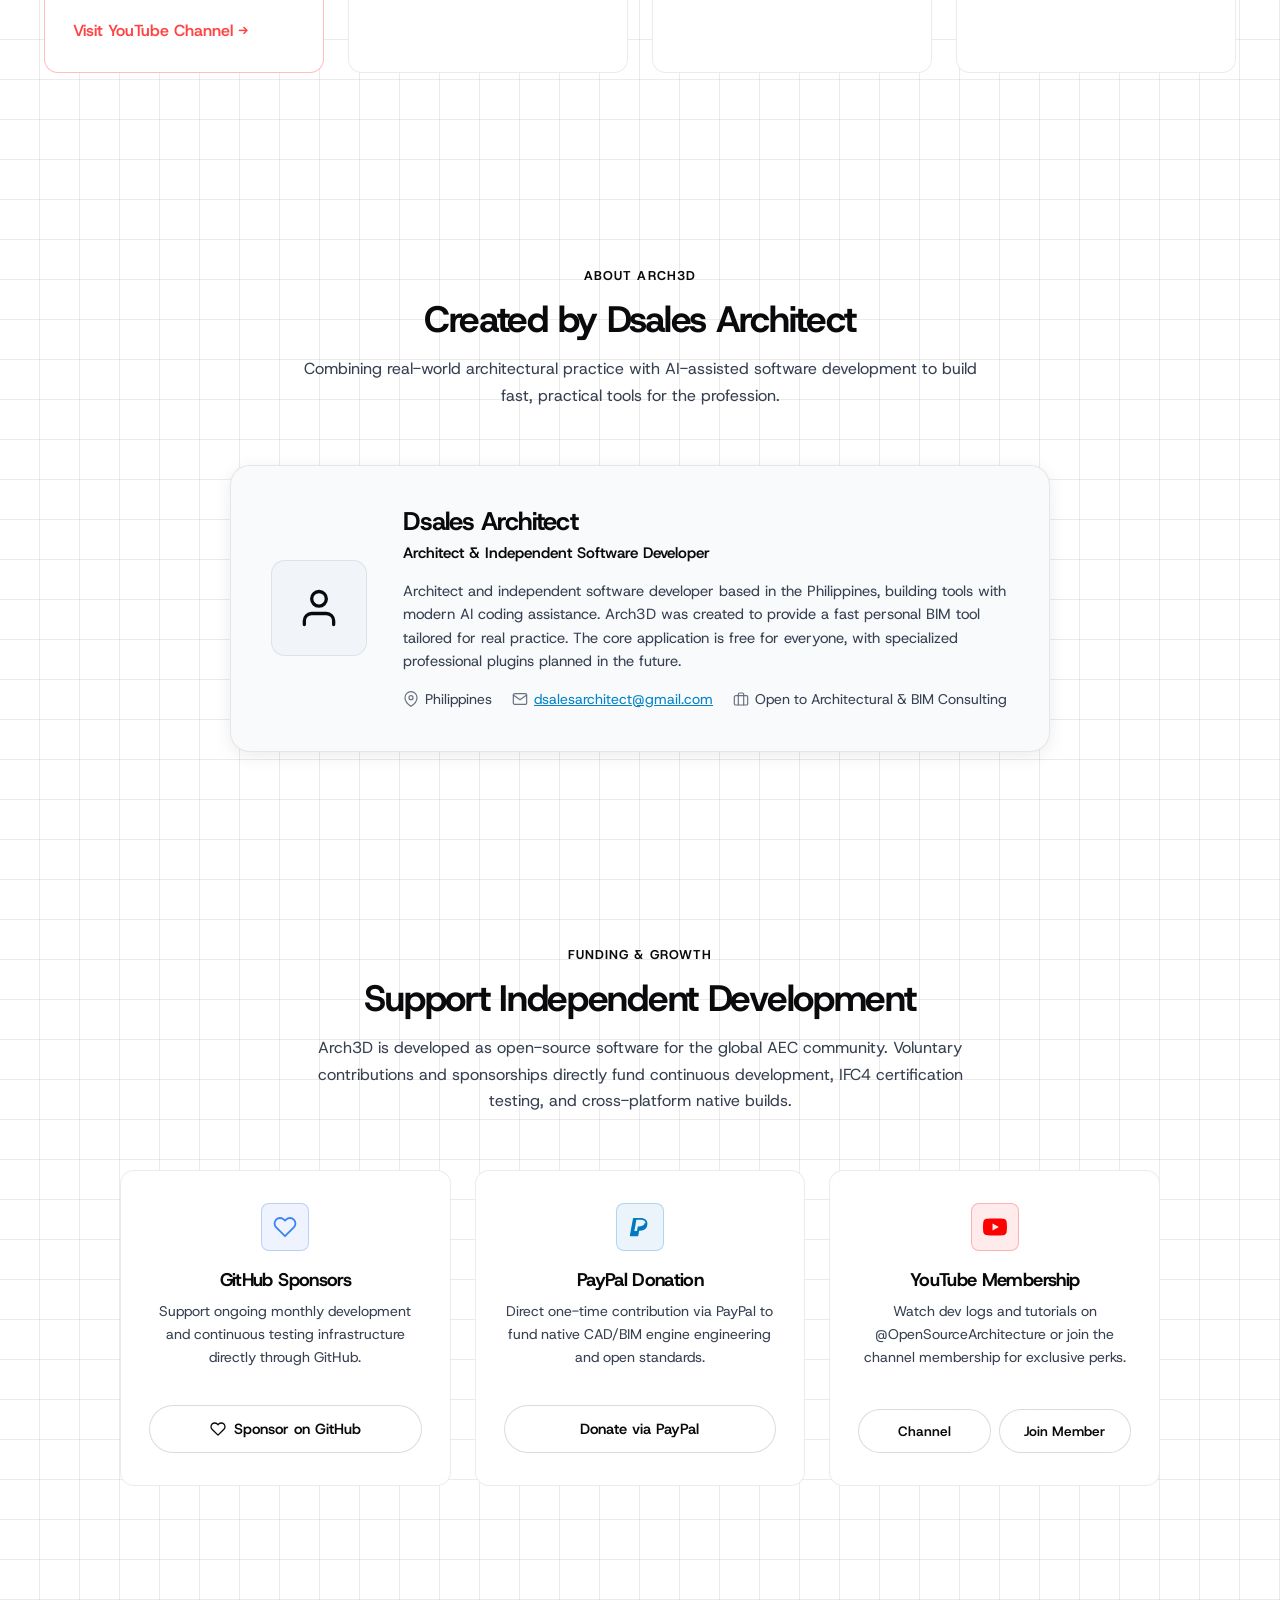
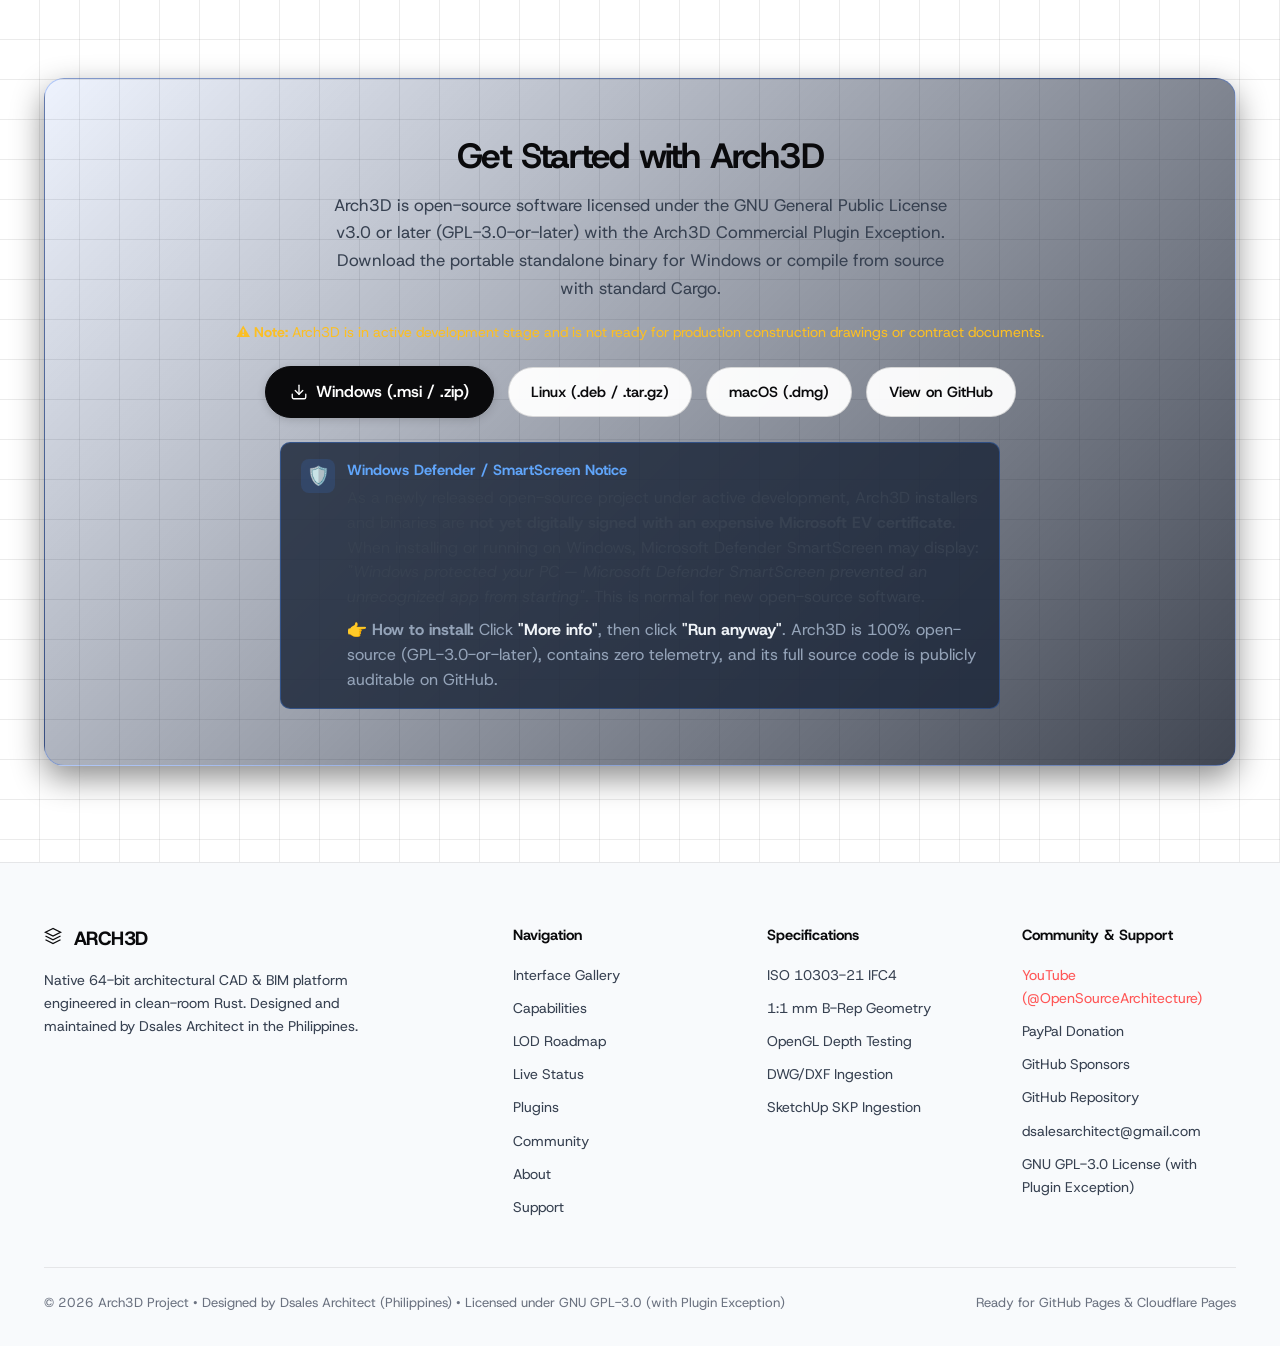
==== commit cddf3b52: "Remove contributor listings and close external PRs for now" ====
--- a/docs/index.html
+++ b/docs/index.html
@@ -770,7 +770,7 @@
       <div class="section-header">
         <div class="section-tag">Community</div>
         <h2 class="section-title">Open Collaboration</h2>
-        <p>Connect with architects, engineers, and contributors building an open, unencumbered BIM ecosystem.</p>
+        <p>Connect with architects, engineers, and designers following an open, unencumbered BIM ecosystem.</p>
       </div>
 
       <div class="grid-3 reveal-stagger" style="grid-template-columns: repeat(auto-fit, minmax(250px, 1fr));">
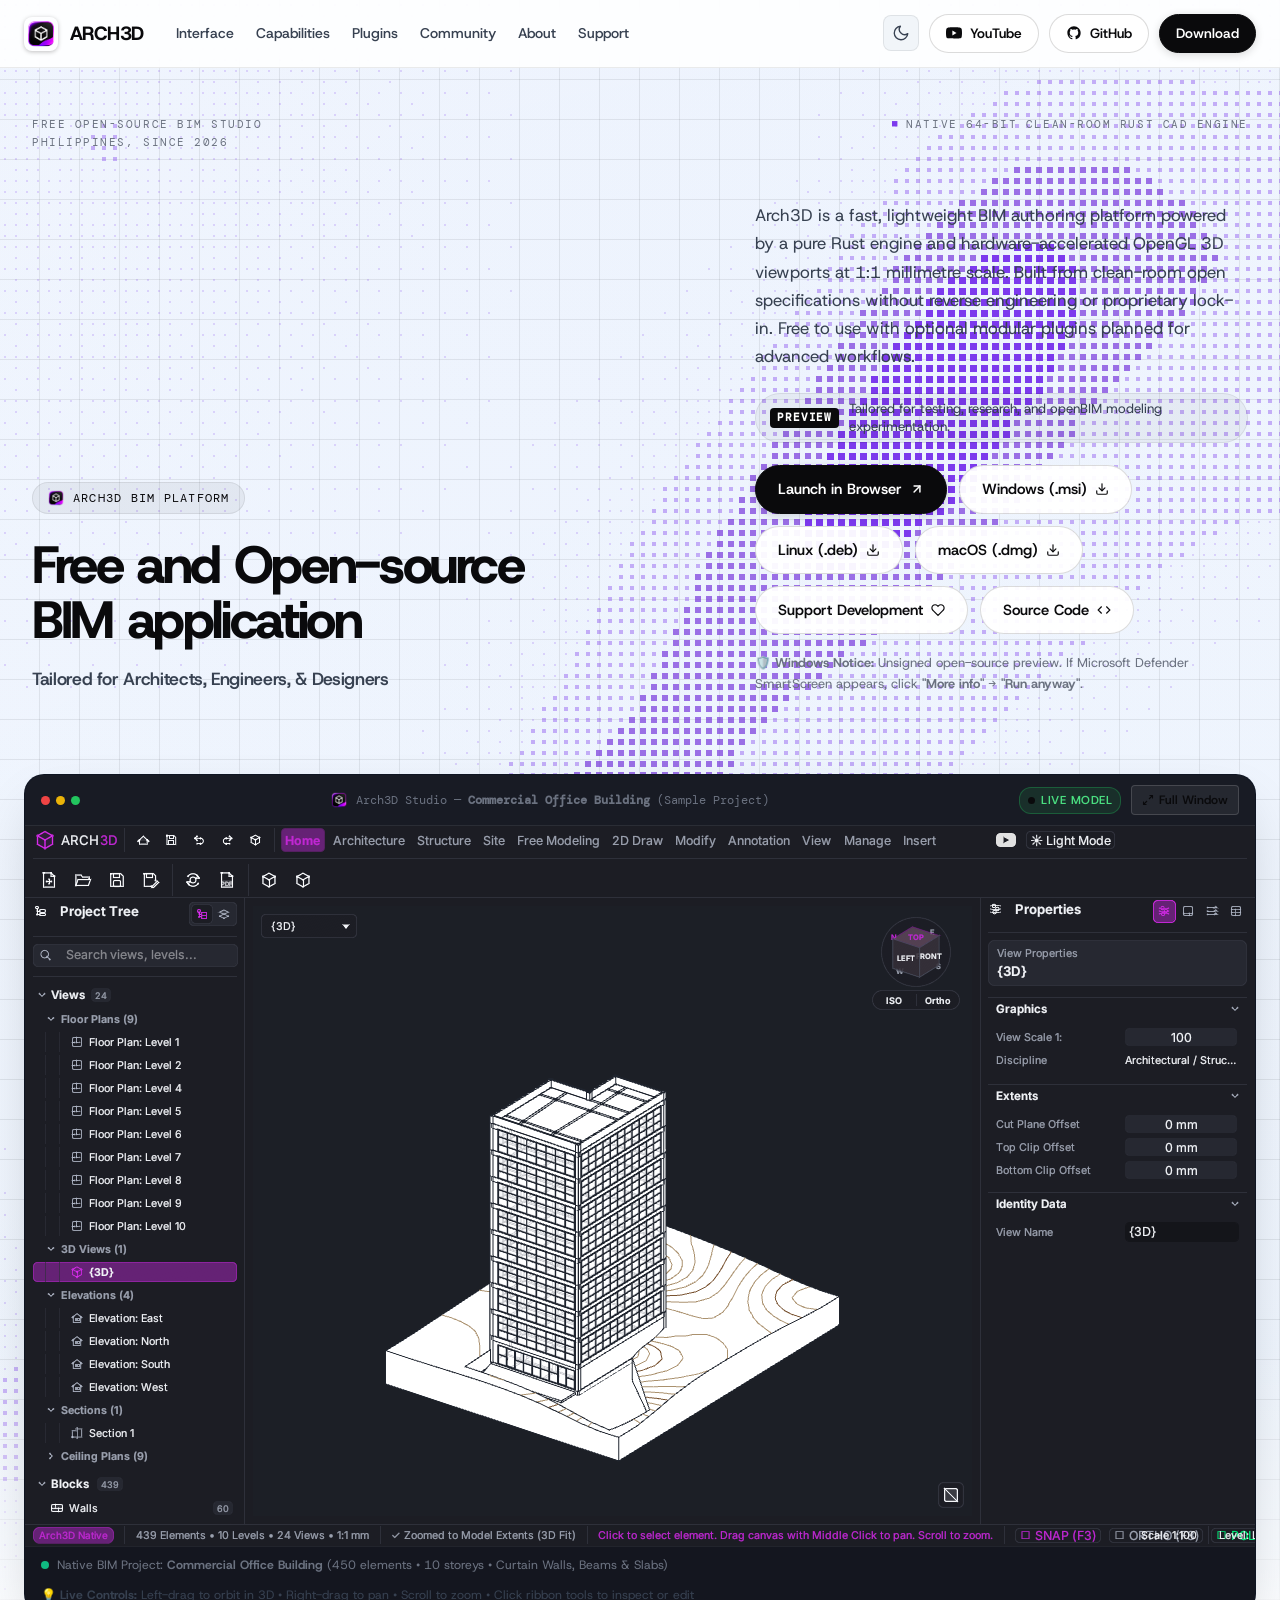
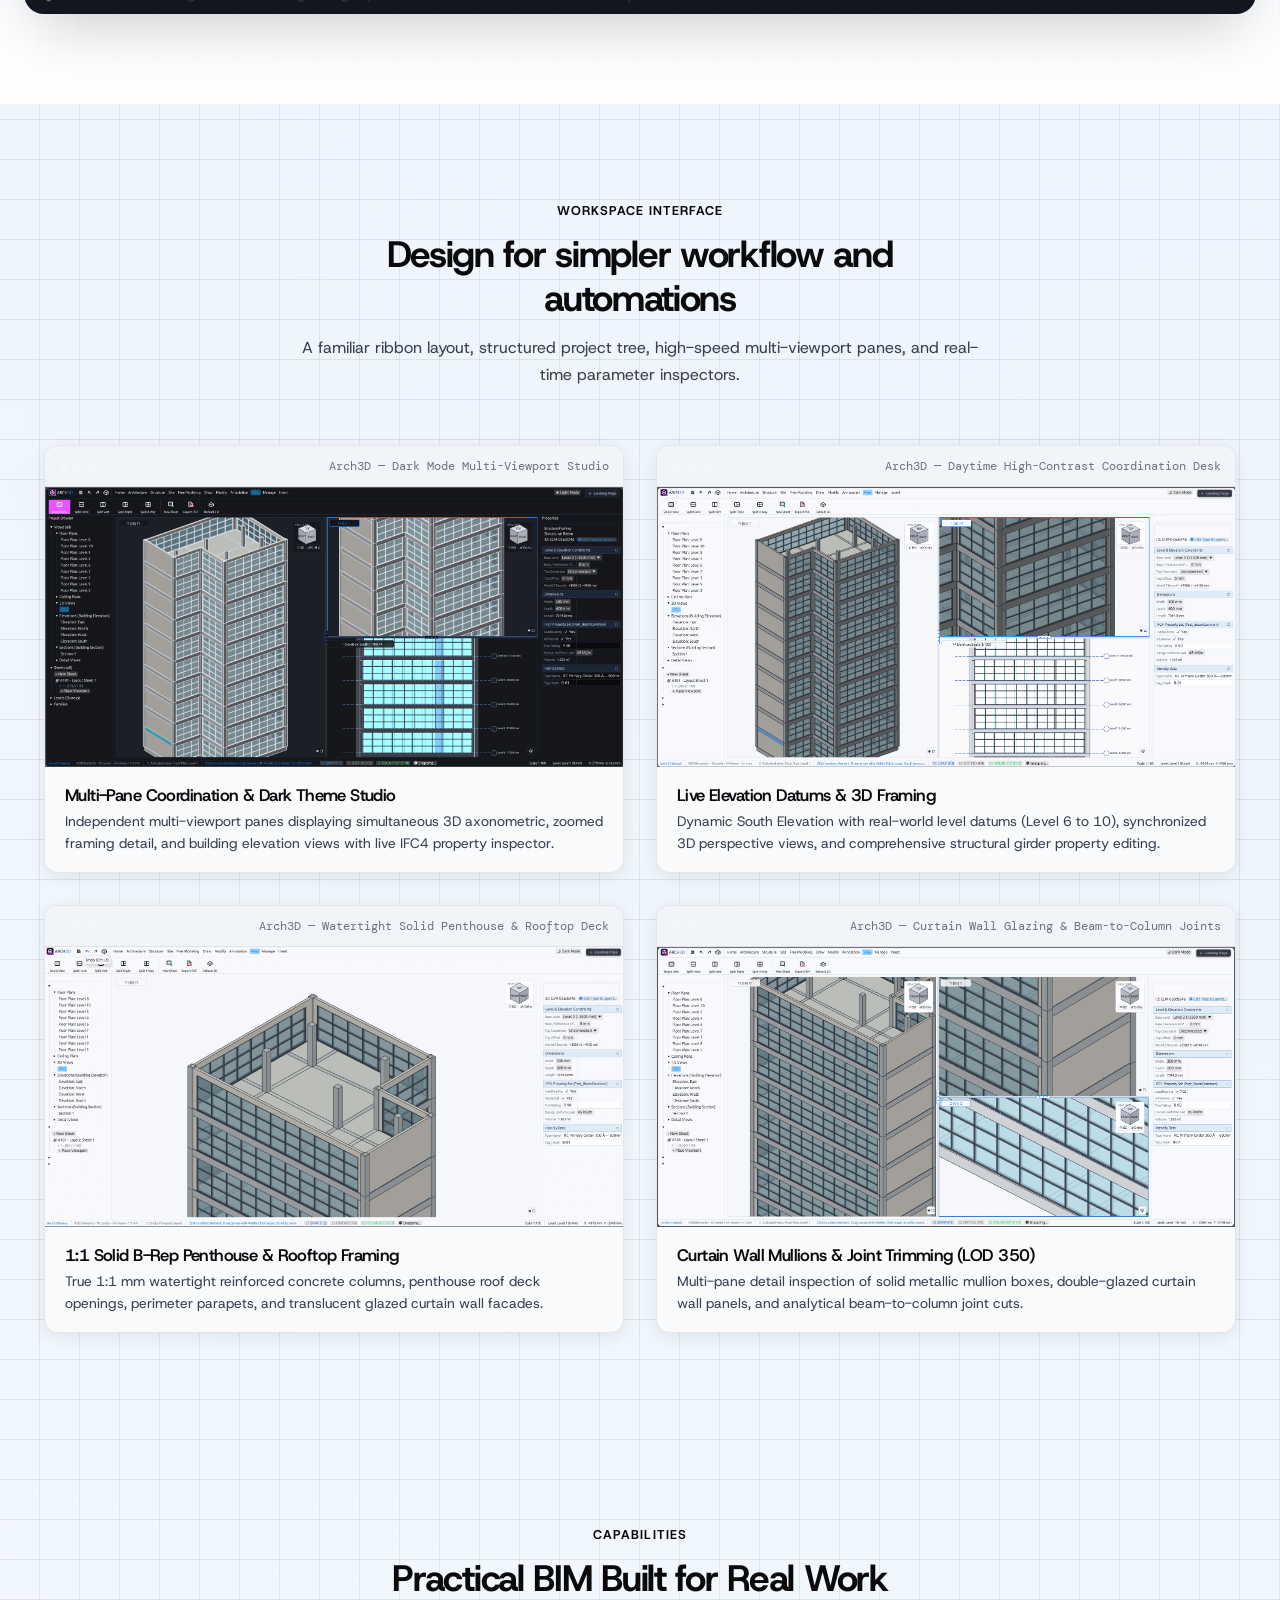
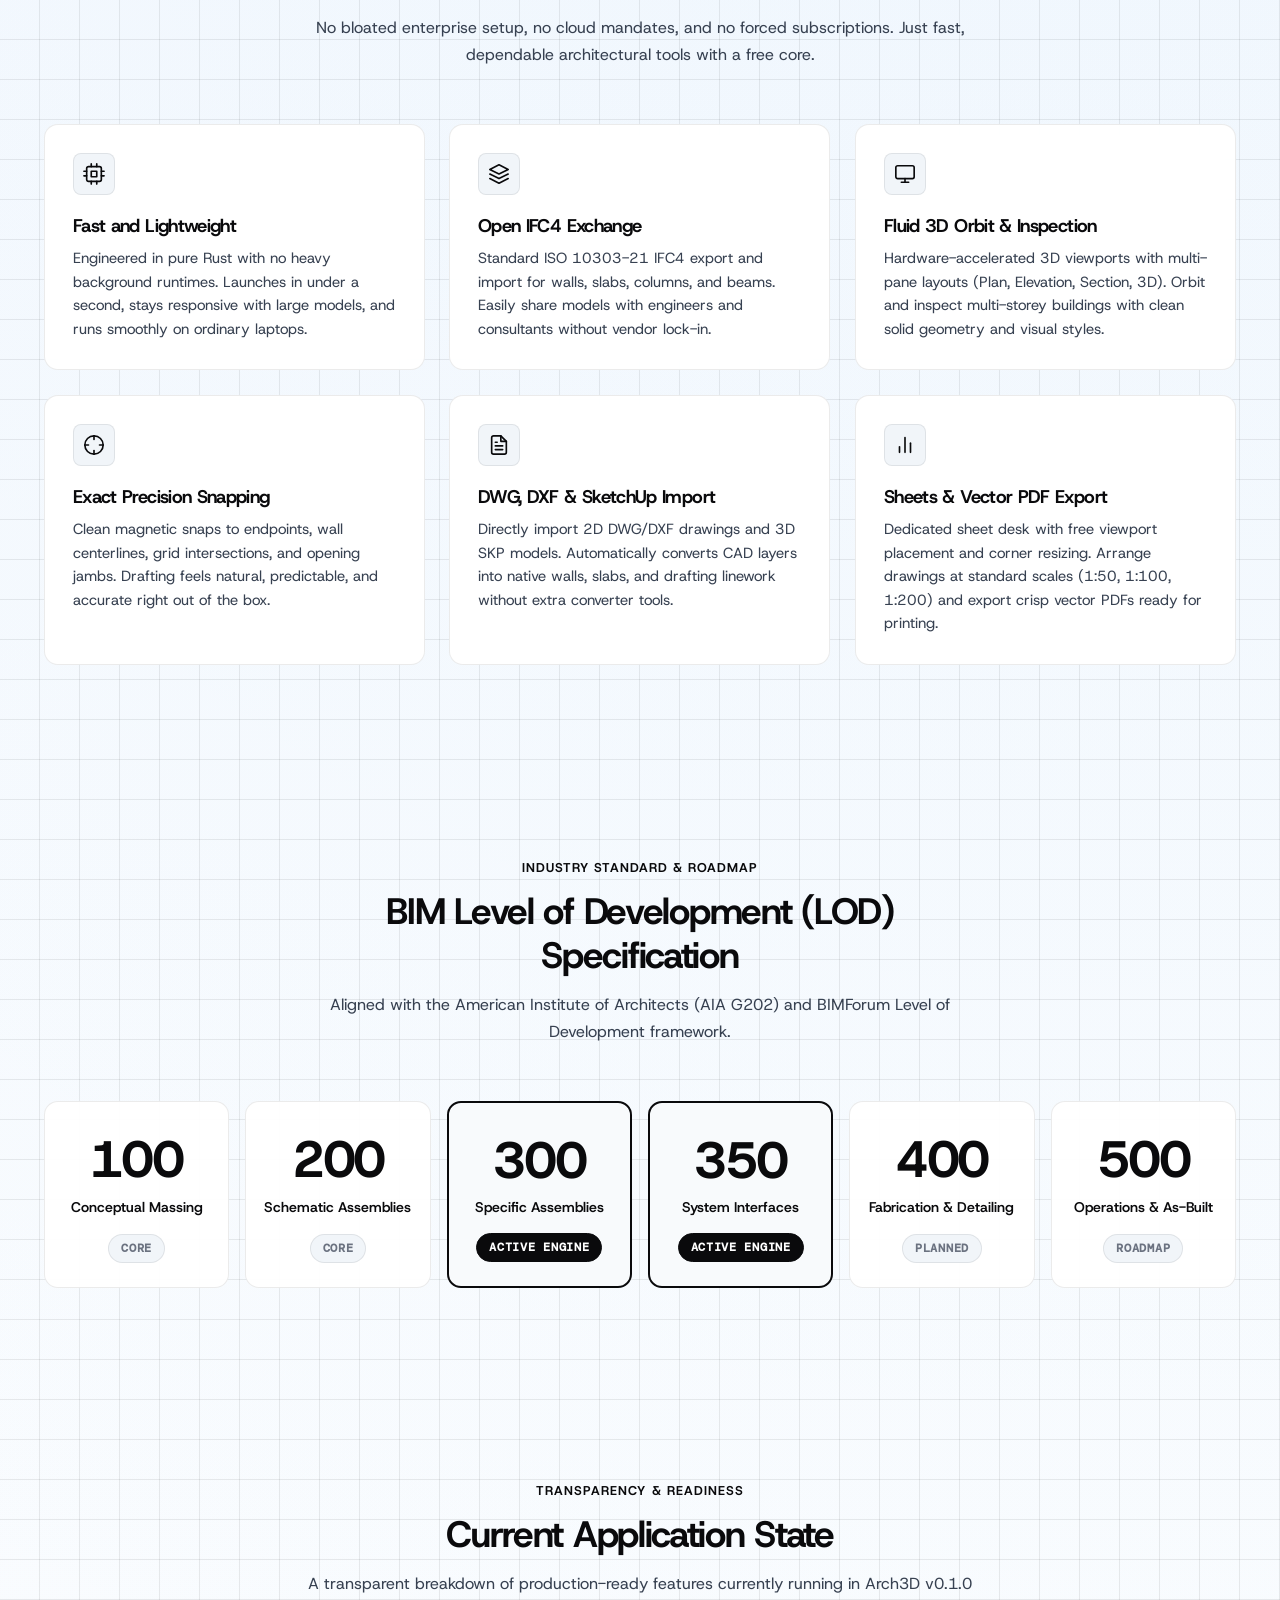
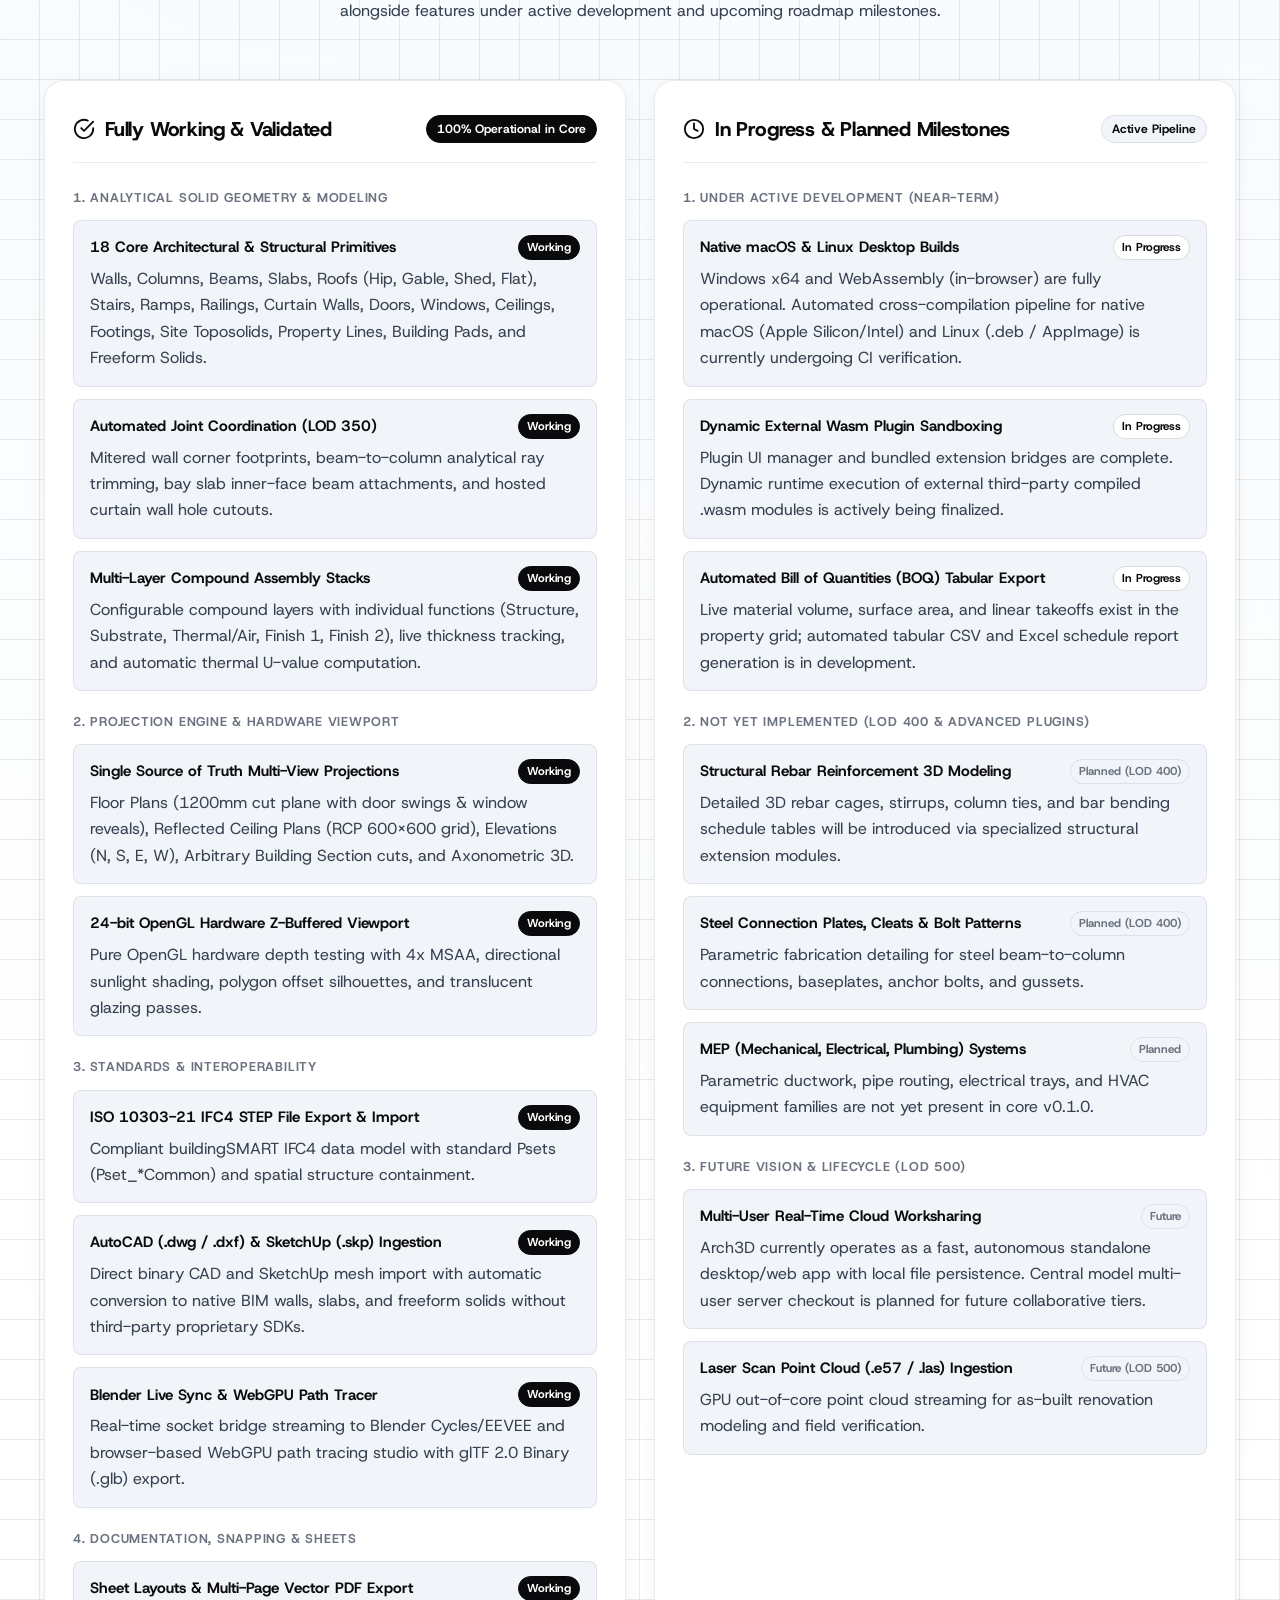
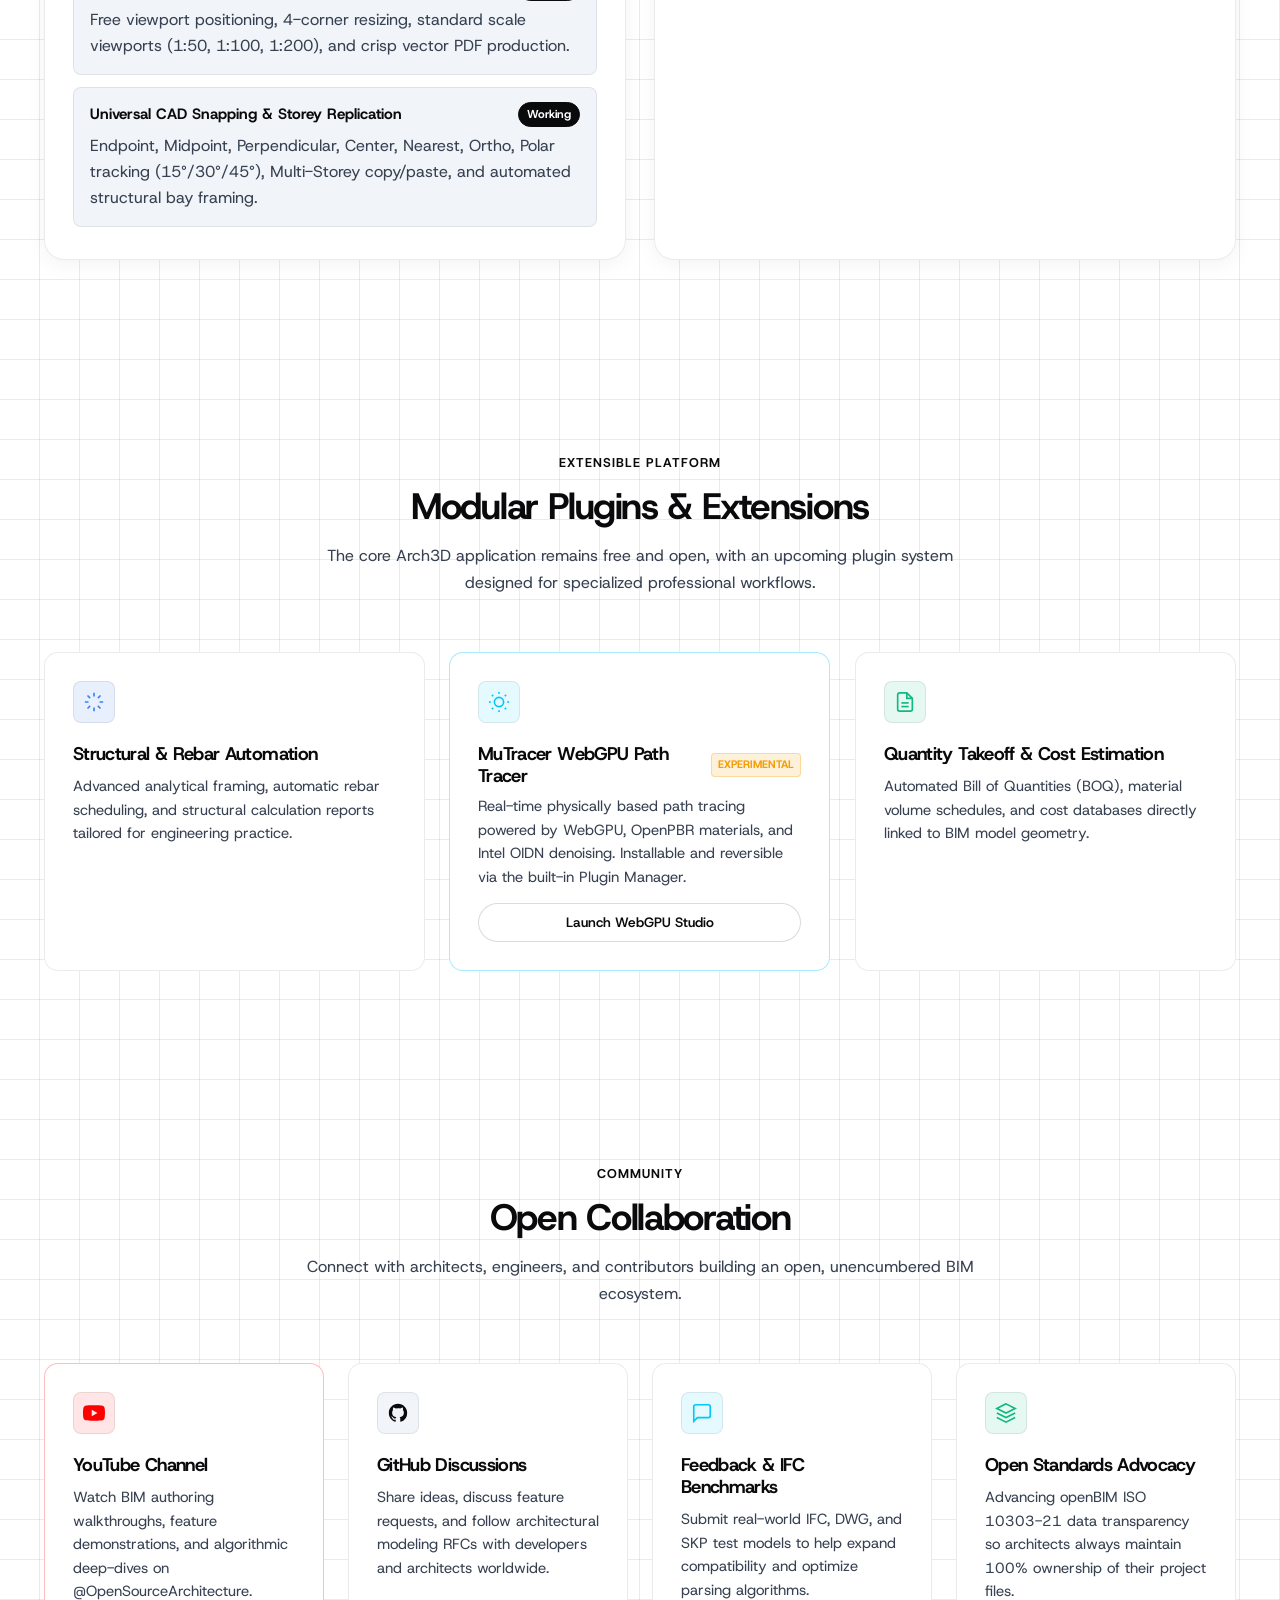
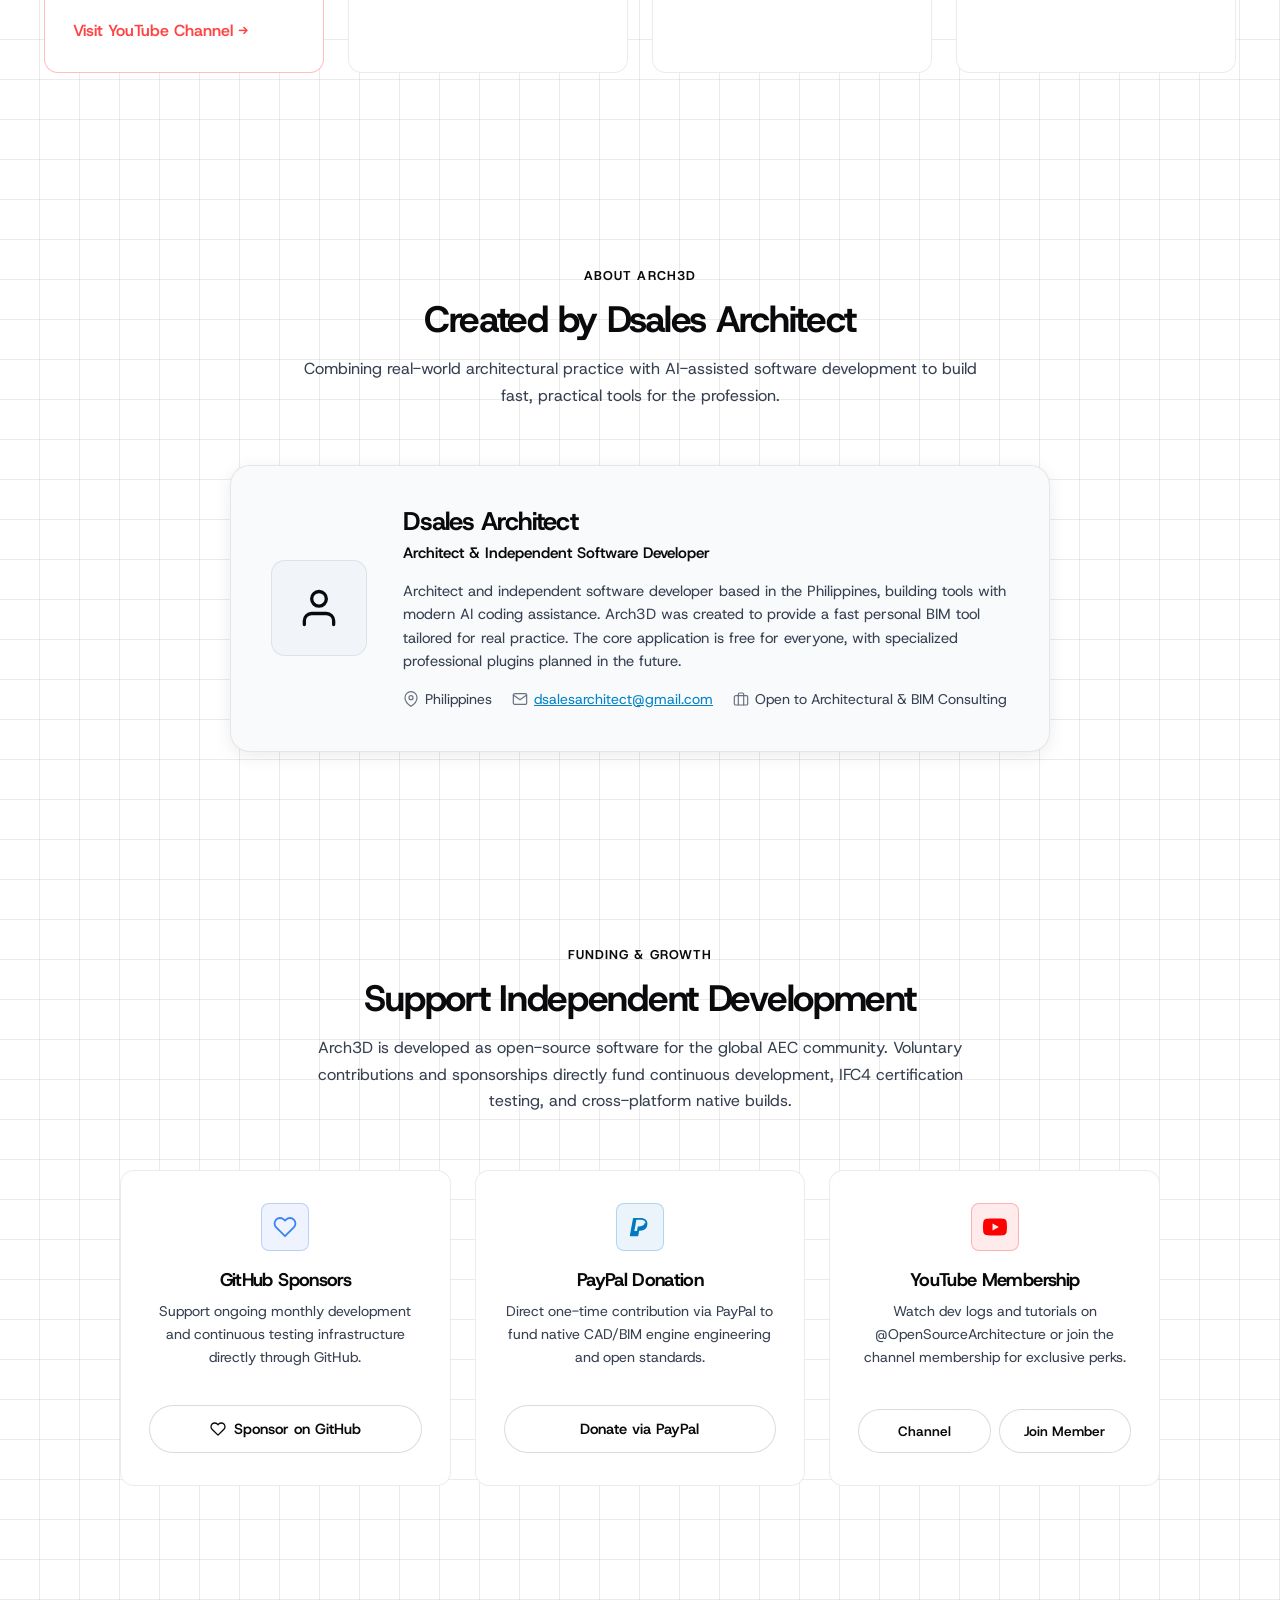
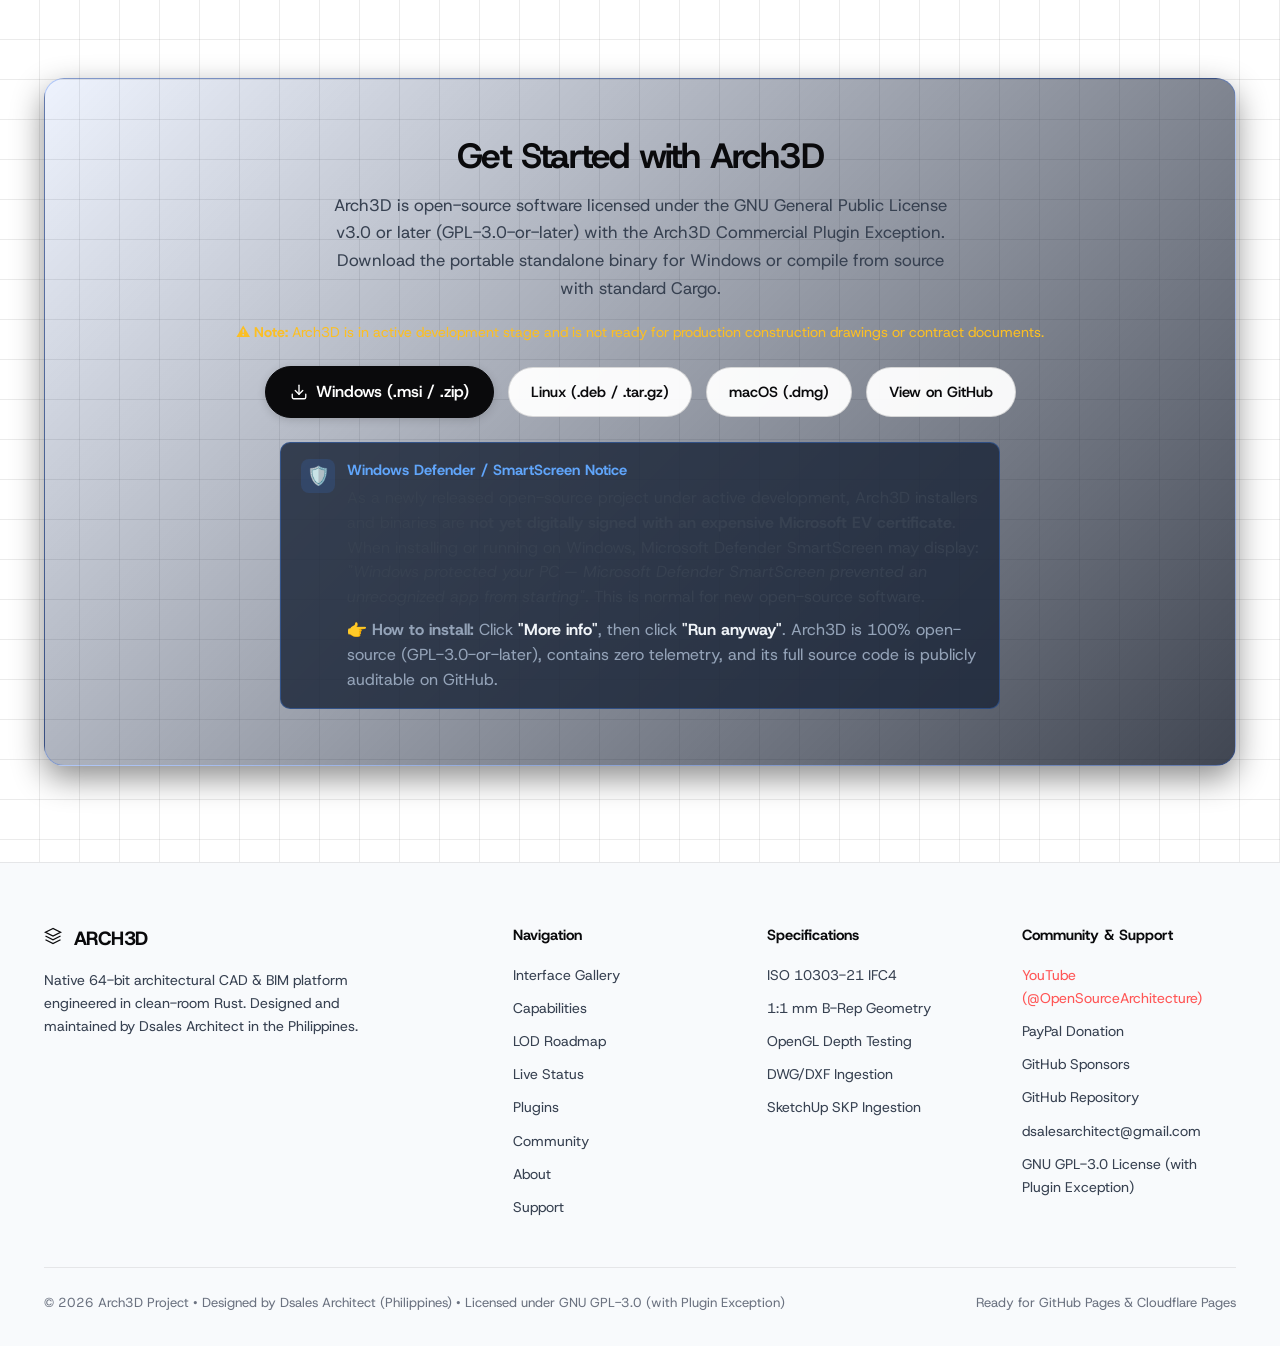
==== commit 5907c916: "Direct-download latest release installers from landing page" ====
--- a/docs/index.html
+++ b/docs/index.html
@@ -140,7 +140,7 @@
                 <polyline points="7 7 17 7 17 17"></polyline>
               </svg>
             </a>
-            <a href="https://github.com/dsalesarchitect/arch3d/releases/latest" class="pill-btn pill-btn-outline">
+            <a href="https://github.com/dsalesarchitect/arch3d/releases/latest" data-installer="msi" class="pill-btn pill-btn-outline">
               <span>Windows (.msi)</span>
               <svg width="14" height="14" viewBox="0 0 24 24" fill="none" stroke="currentColor" stroke-width="2" stroke-linecap="round" stroke-linejoin="round">
                 <path d="M21 15v4a2 2 0 0 1-2 2H5a2 2 0 0 1-2-2v-4"></path>
@@ -148,7 +148,7 @@
                 <line x1="12" y1="15" x2="12" y2="3"></line>
               </svg>
             </a>
-            <a href="https://github.com/dsalesarchitect/arch3d/releases/latest" class="pill-btn pill-btn-outline">
+            <a href="https://github.com/dsalesarchitect/arch3d/releases/latest" data-installer="deb" class="pill-btn pill-btn-outline">
               <span>Linux (.deb)</span>
               <svg width="14" height="14" viewBox="0 0 24 24" fill="none" stroke="currentColor" stroke-width="2" stroke-linecap="round" stroke-linejoin="round">
                 <path d="M21 15v4a2 2 0 0 1-2 2H5a2 2 0 0 1-2-2v-4"></path>
@@ -156,7 +156,7 @@
                 <line x1="12" y1="15" x2="12" y2="3"></line>
               </svg>
             </a>
-            <a href="https://github.com/dsalesarchitect/arch3d/releases/latest" class="pill-btn pill-btn-outline">
+            <a href="https://github.com/dsalesarchitect/arch3d/releases/latest" data-installer="dmg" class="pill-btn pill-btn-outline">
               <span>macOS (.dmg)</span>
               <svg width="14" height="14" viewBox="0 0 24 24" fill="none" stroke="currentColor" stroke-width="2" stroke-linecap="round" stroke-linejoin="round">
                 <path d="M21 15v4a2 2 0 0 1-2 2H5a2 2 0 0 1-2-2v-4"></path>
@@ -770,7 +770,7 @@
       <div class="section-header">
         <div class="section-tag">Community</div>
         <h2 class="section-title">Open Collaboration</h2>
-        <p>Connect with architects, engineers, and designers following an open, unencumbered BIM ecosystem.</p>
+        <p>Connect with architects, engineers, and contributors building an open, unencumbered BIM ecosystem.</p>
       </div>
 
       <div class="grid-3 reveal-stagger" style="grid-template-columns: repeat(auto-fit, minmax(250px, 1fr));">
@@ -960,7 +960,7 @@
         </p>
 
         <div class="hero-actions" style="margin-bottom: 24px;">
-          <a href="https://github.com/dsalesarchitect/arch3d/releases/latest" class="btn btn-primary" style="padding: 12px 24px; font-size: 1rem;">
+          <a href="https://github.com/dsalesarchitect/arch3d/releases/latest" data-installer="msi" class="btn btn-primary" style="padding: 12px 24px; font-size: 1rem;">
             <svg width="18" height="18" viewBox="0 0 24 24" fill="none" stroke="currentColor" stroke-width="1.8" stroke-linecap="round" stroke-linejoin="round">
               <path d="M21 15v4a2 2 0 0 1-2 2H5a2 2 0 0 1-2-2v-4"></path>
               <polyline points="7 10 12 15 17 10"></polyline>
@@ -968,10 +968,10 @@
             </svg>
             Windows (.msi / .zip)
           </a>
-          <a href="https://github.com/dsalesarchitect/arch3d/releases/latest" class="btn btn-secondary" style="padding: 12px 22px;">
+          <a href="https://github.com/dsalesarchitect/arch3d/releases/latest" data-installer="deb" class="btn btn-secondary" style="padding: 12px 22px;">
             Linux (.deb / .tar.gz)
           </a>
-          <a href="https://github.com/dsalesarchitect/arch3d/releases/latest" class="btn btn-secondary" style="padding: 12px 22px;">
+          <a href="https://github.com/dsalesarchitect/arch3d/releases/latest" data-installer="dmg" class="btn btn-secondary" style="padding: 12px 22px;">
             macOS (.dmg)
           </a>
           <a href="https://github.com/dsalesarchitect/arch3d" target="_blank" rel="noopener" class="btn btn-secondary" style="padding: 12px 22px;">
@@ -1068,5 +1068,34 @@
   </footer>
 
   <script src="app.js?v=20261112h"></script>
+  <script>
+    (function () {
+      fetch('https://api.github.com/repos/dsalesarchitect/arch3d/releases/latest')
+        .then(function (r) { return r.ok ? r.json() : null; })
+        .then(function (rel) {
+          if (!rel || !Array.isArray(rel.assets)) return;
+          var findAsset = function (ext) {
+            return rel.assets.find(function (a) {
+              return a.name && a.name.toLowerCase().endsWith(ext) && a.browser_download_url;
+            });
+          };
+          var map = {
+            msi: findAsset('.msi') || findAsset('-x64.zip'),
+            deb: findAsset('.deb') || findAsset('linux-x64.tar.gz'),
+            dmg: findAsset('.dmg')
+          };
+          document.querySelectorAll('a[data-installer]').forEach(function (el) {
+            var kind = el.getAttribute('data-installer');
+            var asset = map[kind];
+            if (asset) {
+              el.href = asset.browser_download_url;
+              el.setAttribute('download', asset.name);
+              el.title = 'Direct download ' + asset.name + ' (' + (rel.tag_name || 'latest') + ')';
+            }
+          });
+        })
+        .catch(function () {});
+    })();
+  </script>
 </body>
 </html>
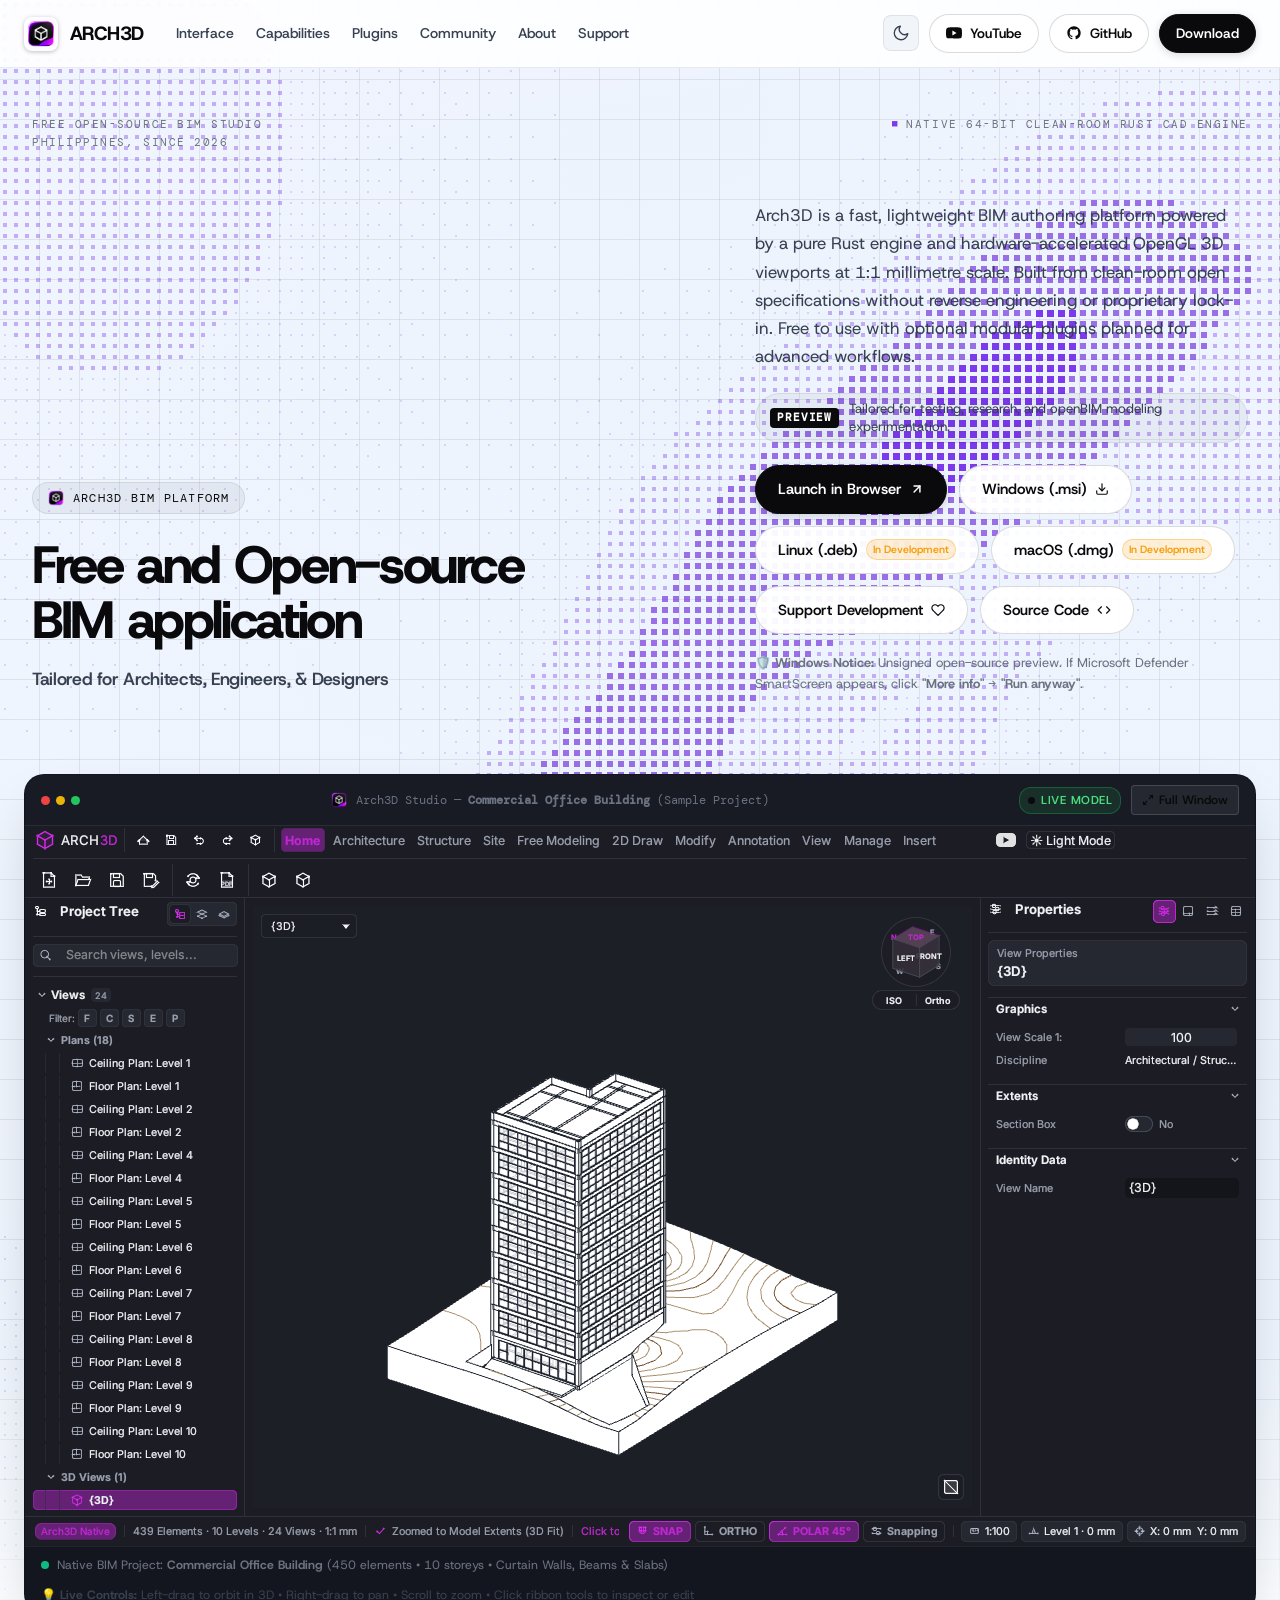
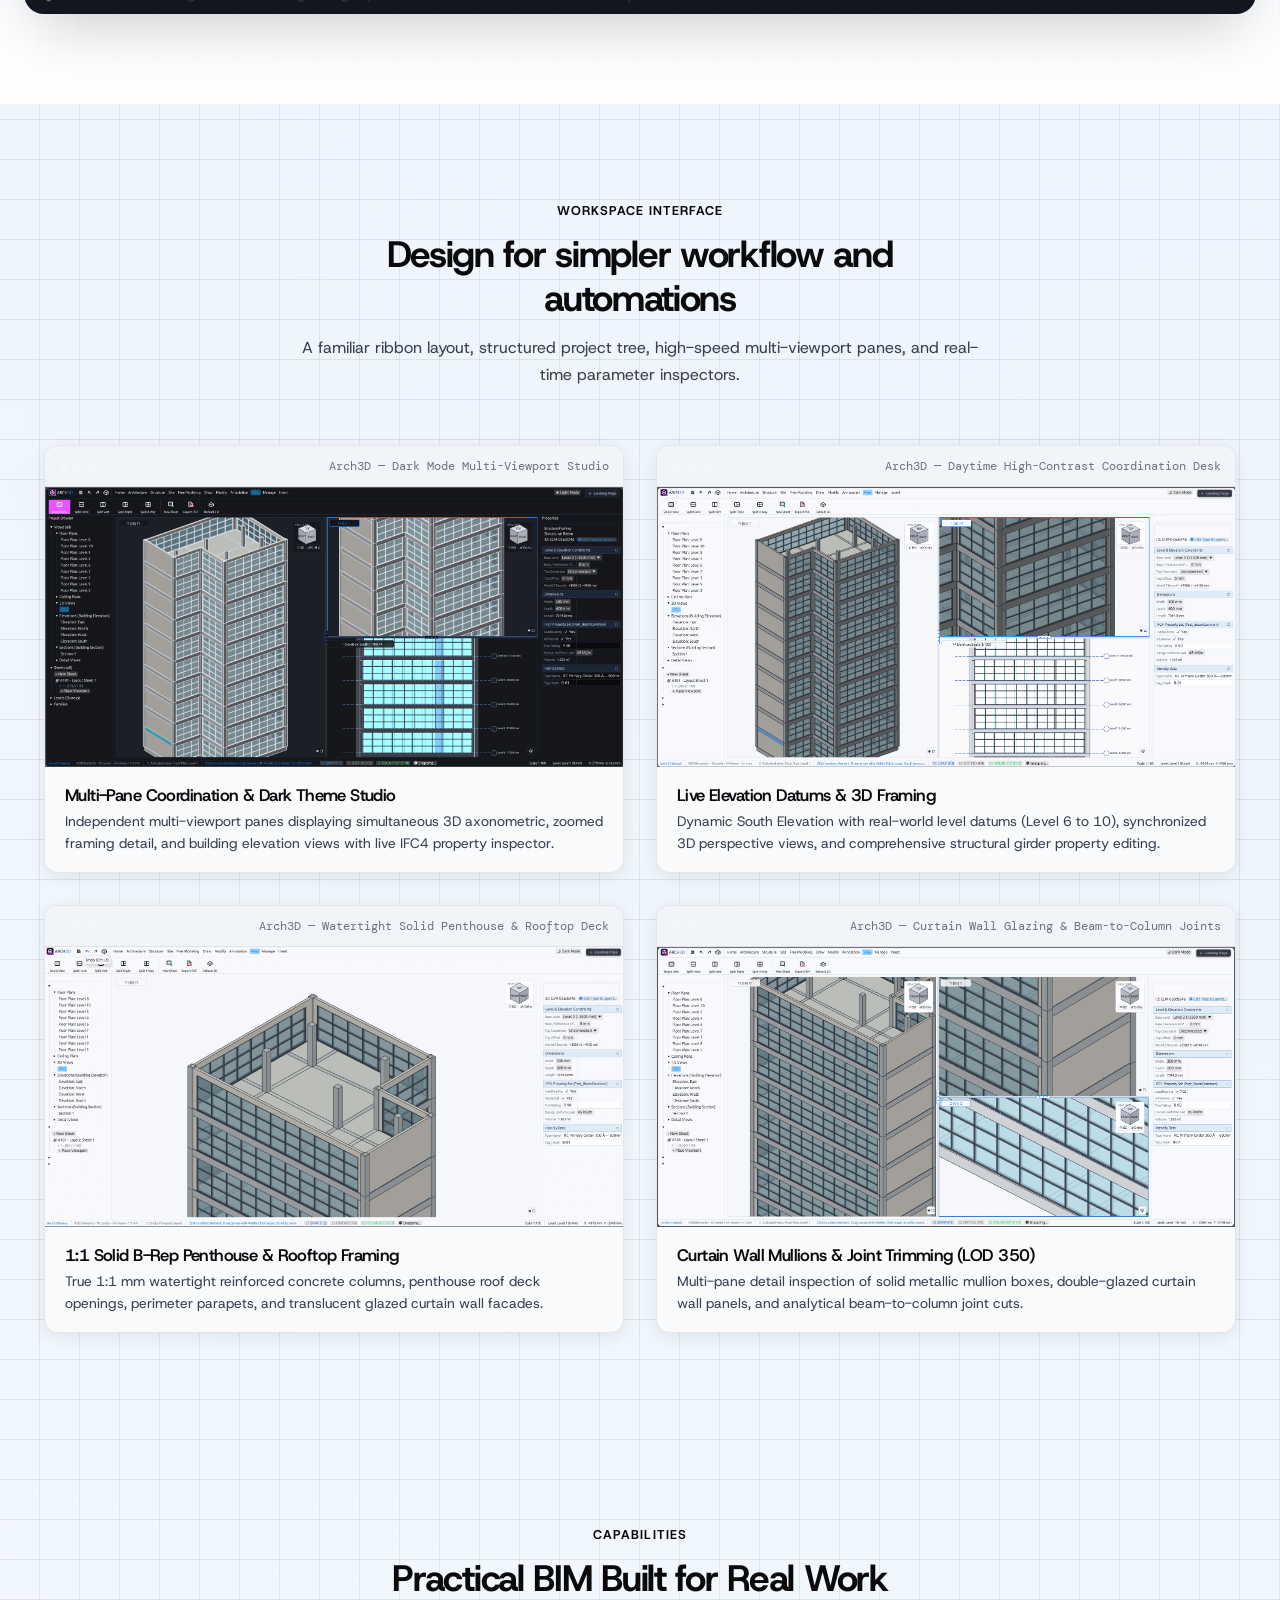
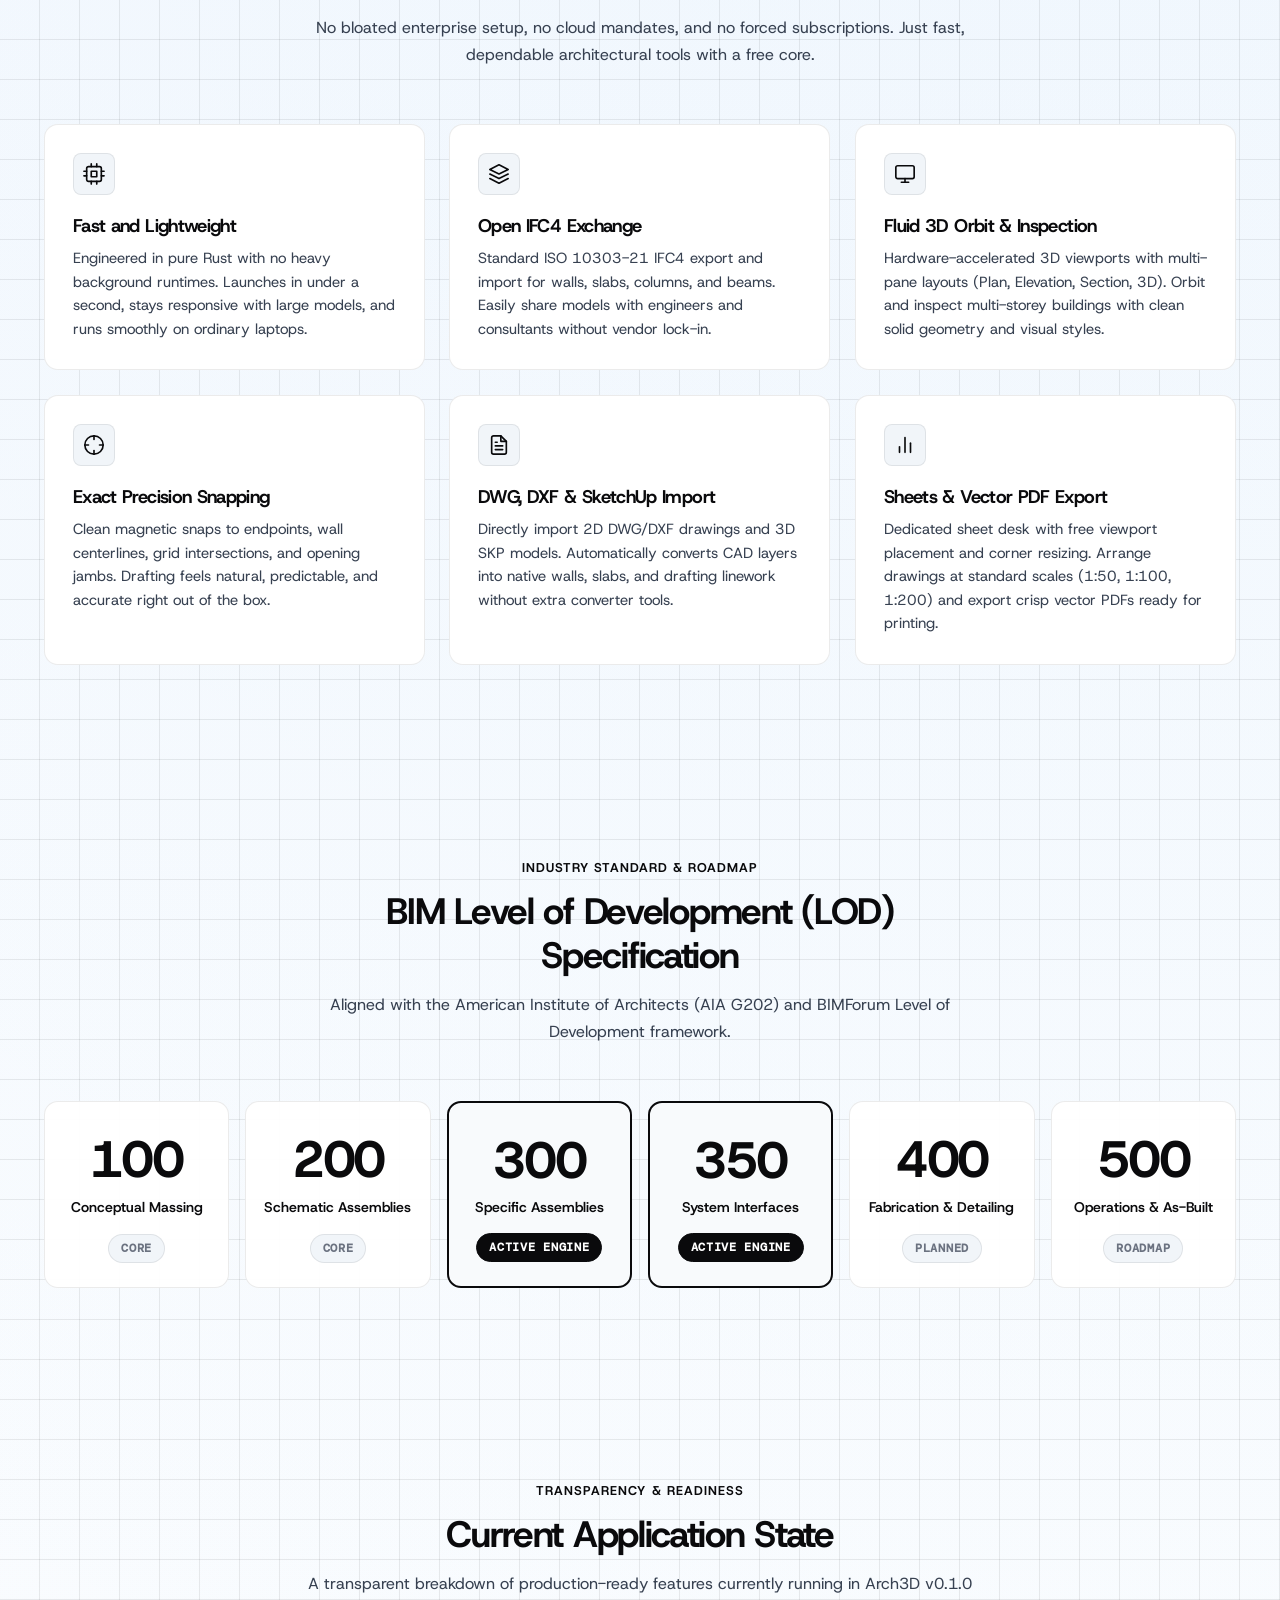
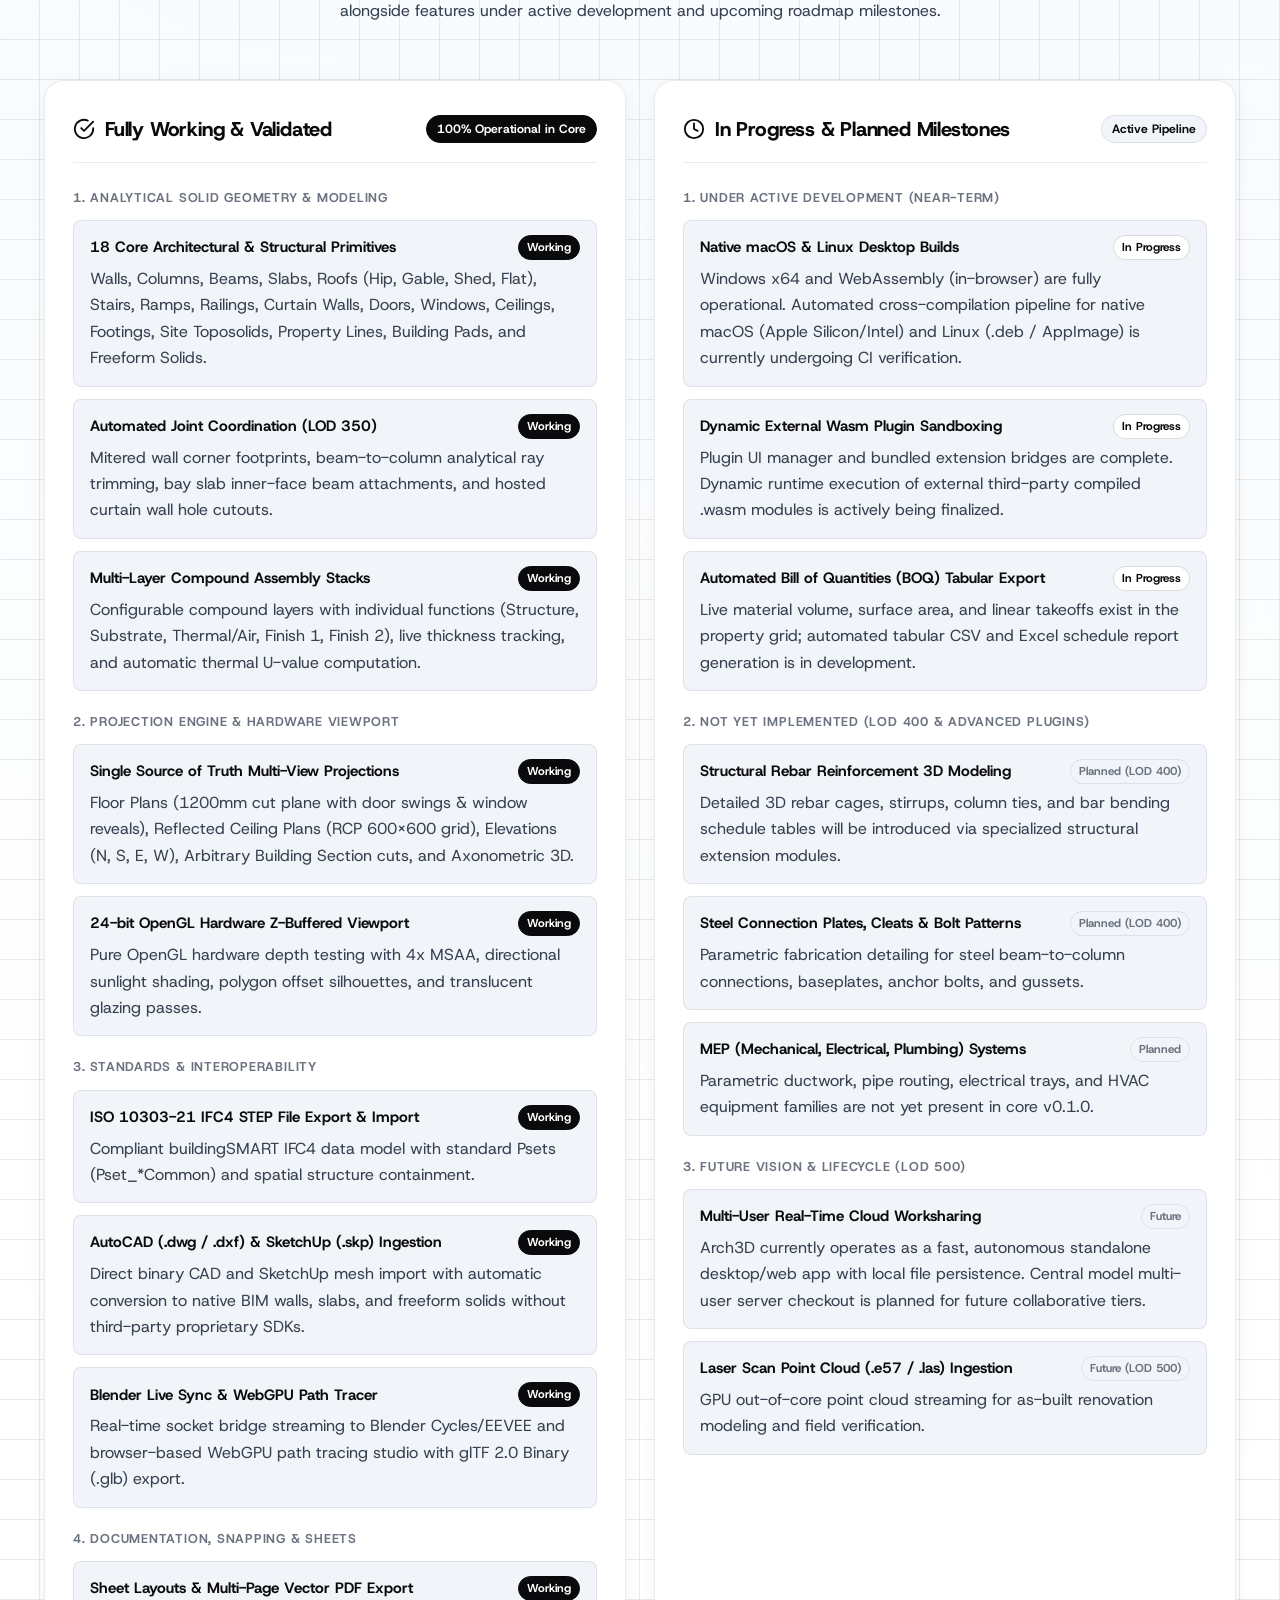
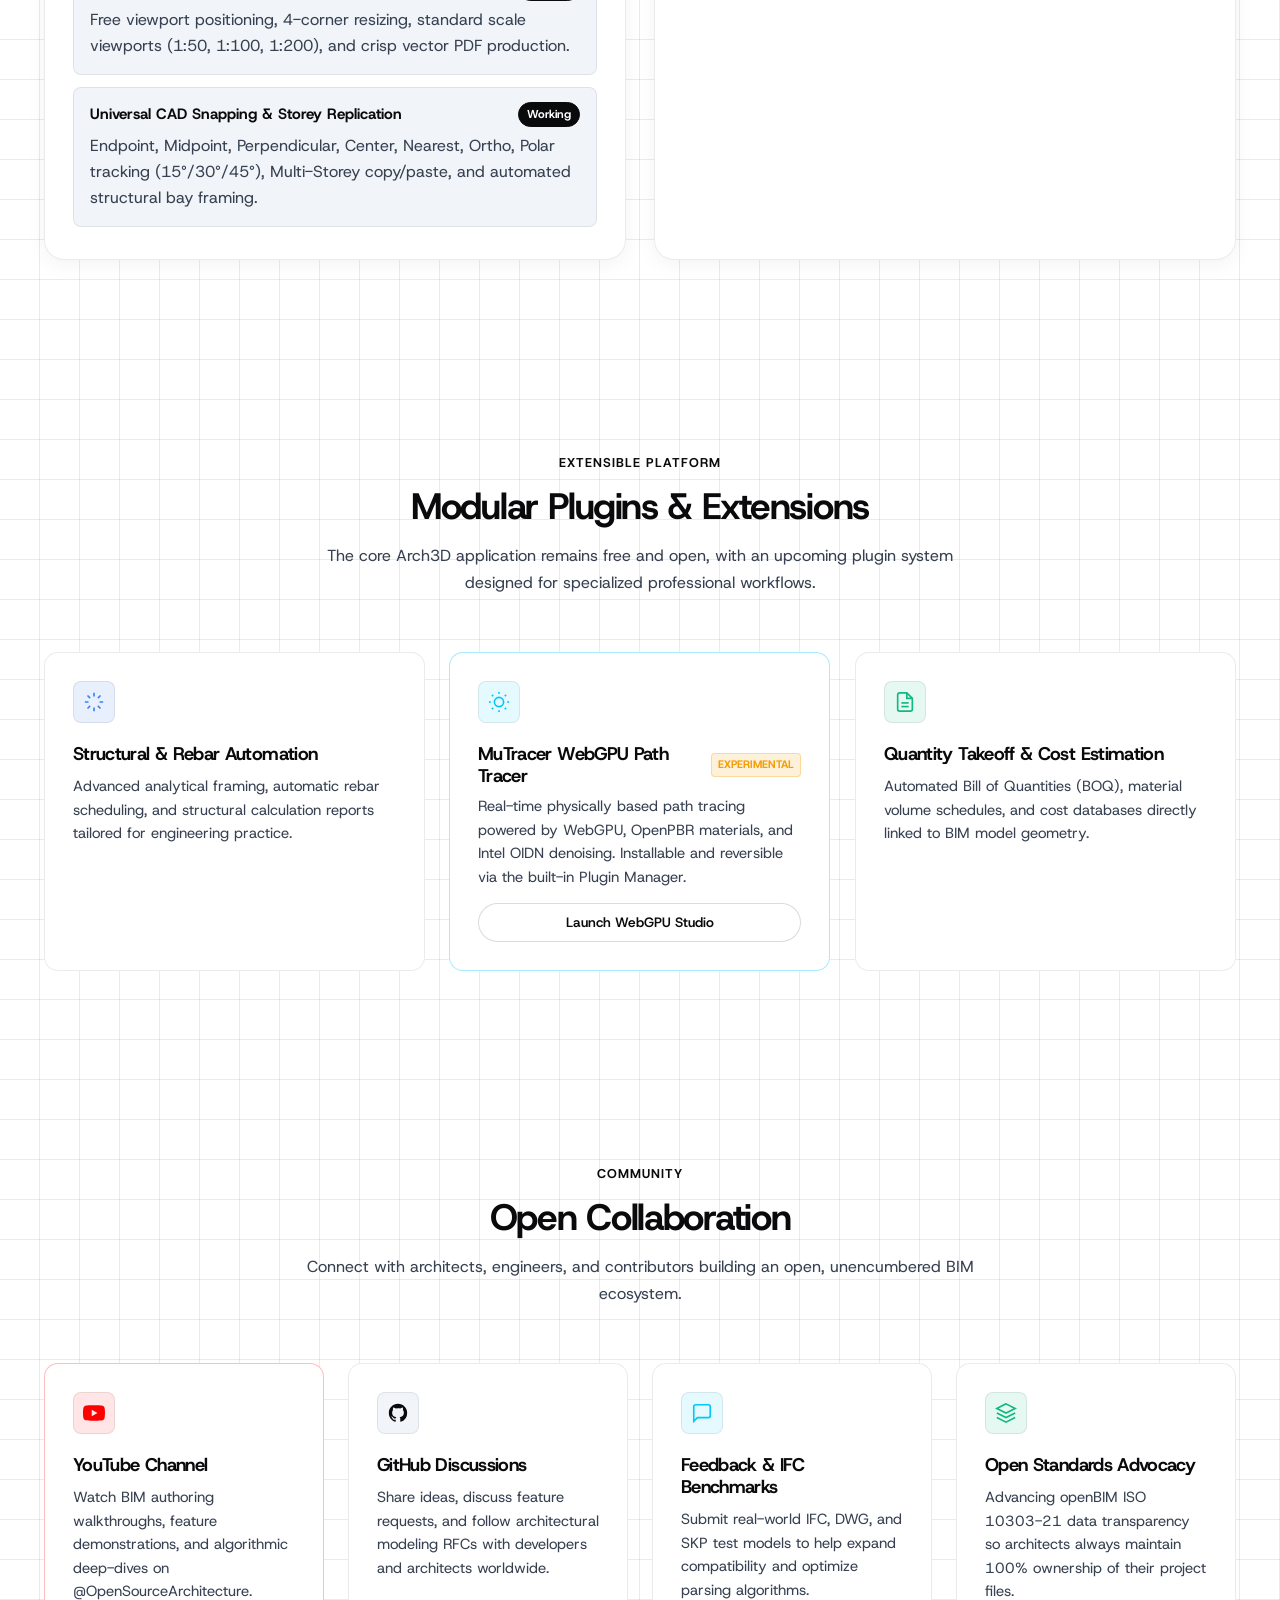
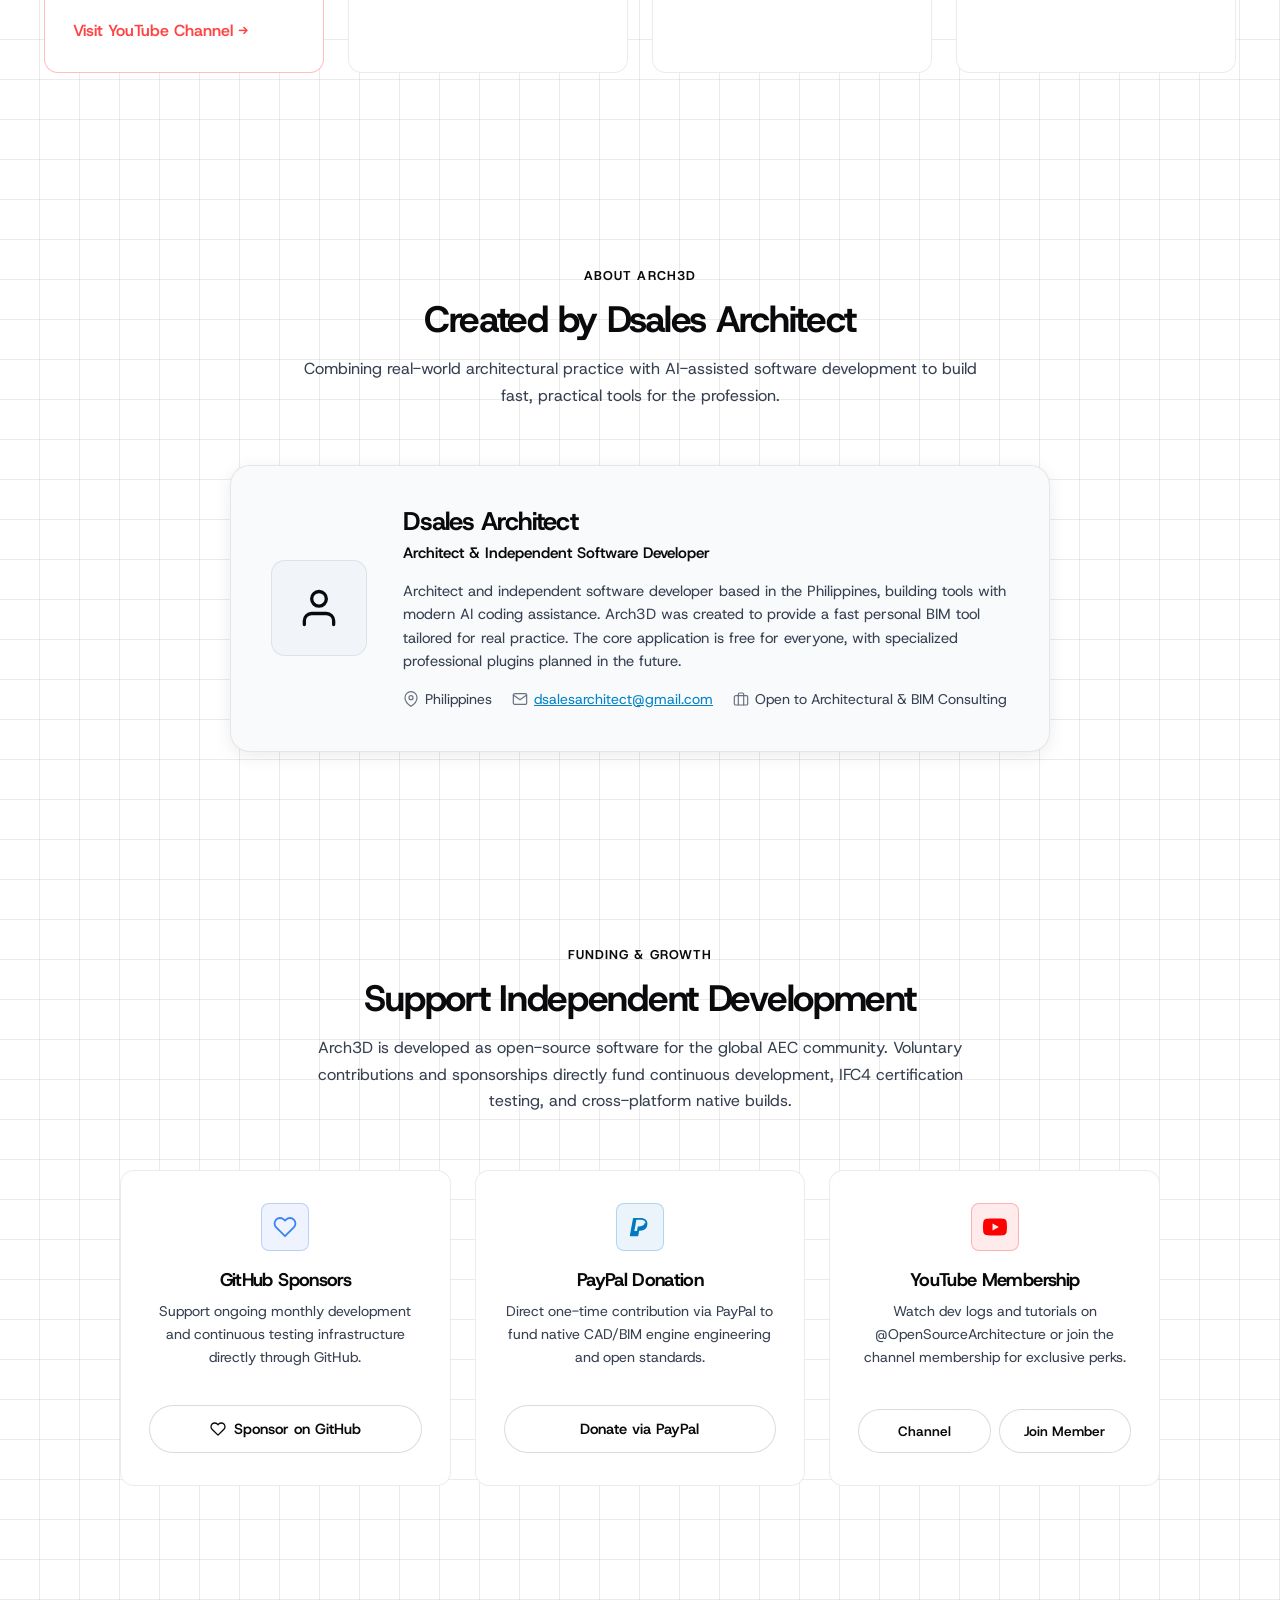
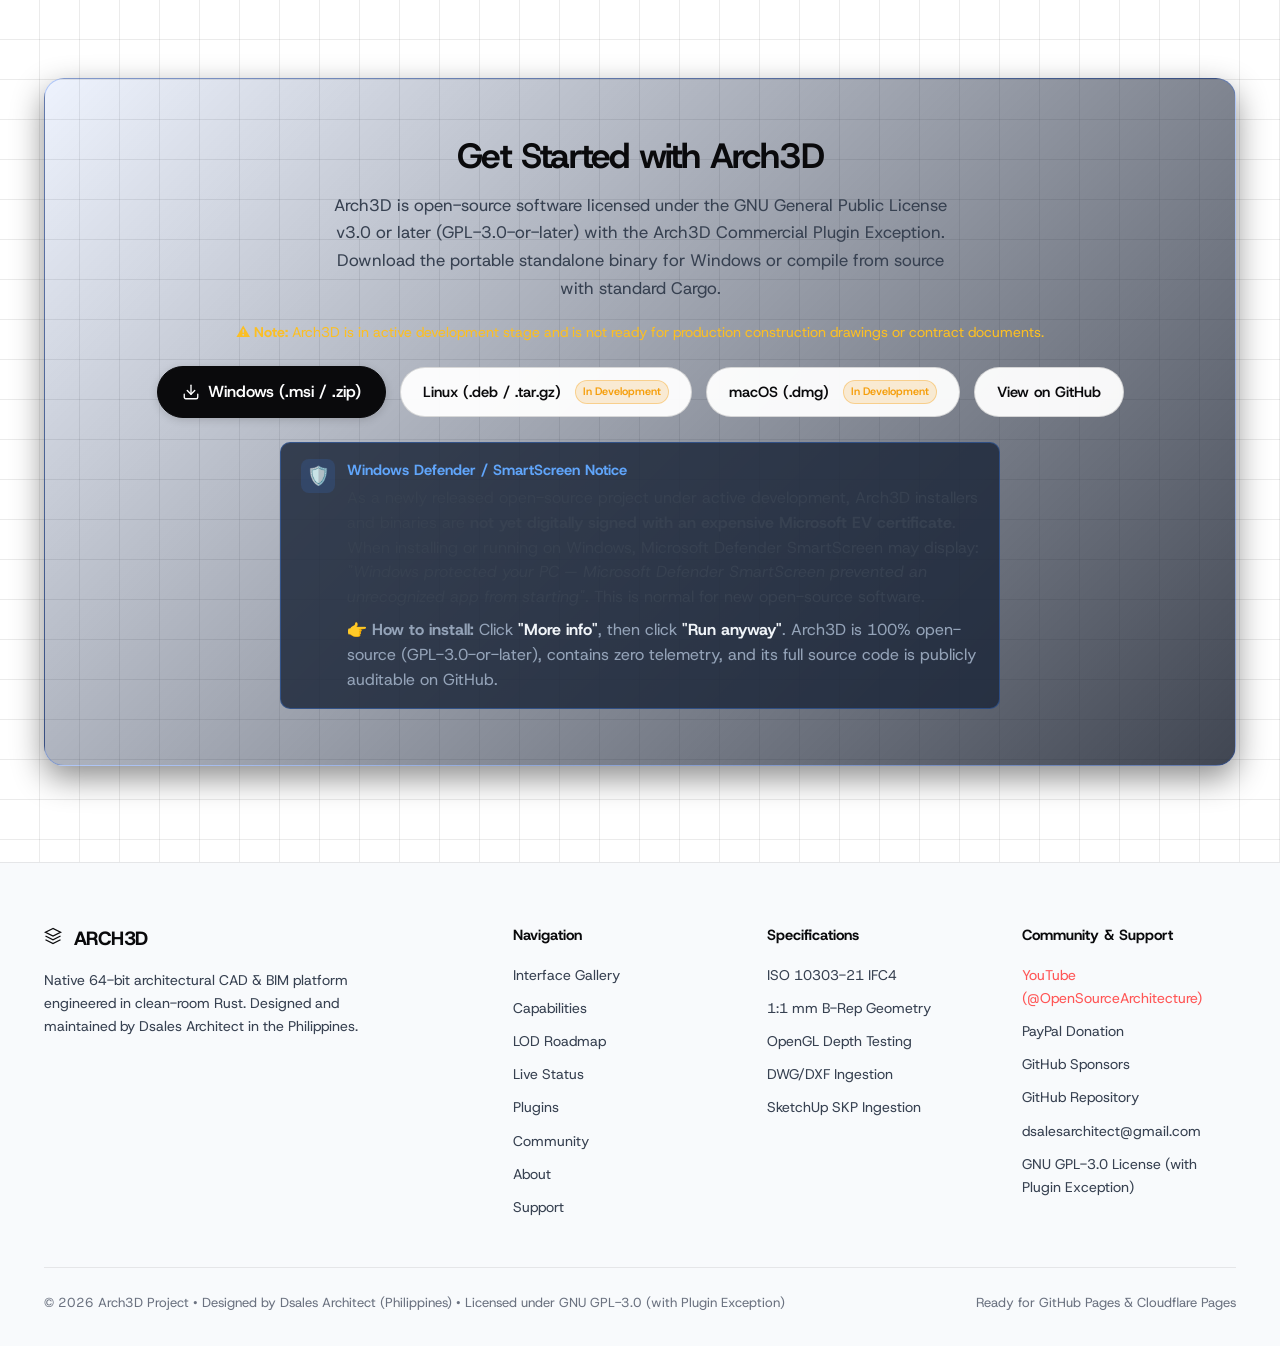
==== commit df262a3d: "Update landing page: mark Linux & macOS download pills as In Development" ====
--- a/docs/index.html
+++ b/docs/index.html
@@ -148,21 +148,13 @@
                 <line x1="12" y1="15" x2="12" y2="3"></line>
               </svg>
             </a>
-            <a href="https://github.com/dsalesarchitect/arch3d/releases/latest" data-installer="deb" class="pill-btn pill-btn-outline">
+            <a href="https://github.com/dsalesarchitect/arch3d/releases/latest" data-installer="deb" class="pill-btn pill-btn-outline" title="Linux native installer is currently in development">
               <span>Linux (.deb)</span>
-              <svg width="14" height="14" viewBox="0 0 24 24" fill="none" stroke="currentColor" stroke-width="2" stroke-linecap="round" stroke-linejoin="round">
-                <path d="M21 15v4a2 2 0 0 1-2 2H5a2 2 0 0 1-2-2v-4"></path>
-                <polyline points="7 10 12 15 17 10"></polyline>
-                <line x1="12" y1="15" x2="12" y2="3"></line>
-              </svg>
-            </a>
-            <a href="https://github.com/dsalesarchitect/arch3d/releases/latest" data-installer="dmg" class="pill-btn pill-btn-outline">
+              <span style="font-size: 0.72em; padding: 1px 6px; border-radius: 999px; background: rgba(245, 158, 11, 0.16); color: #f59e0b; border: 1px solid rgba(245, 158, 11, 0.35); font-weight: 600;">In Development</span>
+            </a>
+            <a href="https://github.com/dsalesarchitect/arch3d/releases/latest" data-installer="dmg" class="pill-btn pill-btn-outline" title="macOS native installer is currently in development">
               <span>macOS (.dmg)</span>
-              <svg width="14" height="14" viewBox="0 0 24 24" fill="none" stroke="currentColor" stroke-width="2" stroke-linecap="round" stroke-linejoin="round">
-                <path d="M21 15v4a2 2 0 0 1-2 2H5a2 2 0 0 1-2-2v-4"></path>
-                <polyline points="7 10 12 15 17 10"></polyline>
-                <line x1="12" y1="15" x2="12" y2="3"></line>
-              </svg>
+              <span style="font-size: 0.72em; padding: 1px 6px; border-radius: 999px; background: rgba(245, 158, 11, 0.16); color: #f59e0b; border: 1px solid rgba(245, 158, 11, 0.35); font-weight: 600;">In Development</span>
             </a>
             <a href="#support" class="pill-btn pill-btn-outline">
               <span>Support Development</span>
@@ -968,11 +960,13 @@
             </svg>
             Windows (.msi / .zip)
           </a>
-          <a href="https://github.com/dsalesarchitect/arch3d/releases/latest" data-installer="deb" class="btn btn-secondary" style="padding: 12px 22px;">
+          <a href="https://github.com/dsalesarchitect/arch3d/releases/latest" data-installer="deb" class="btn btn-secondary" style="padding: 12px 22px;" title="Linux native installer is currently in development">
             Linux (.deb / .tar.gz)
+            <span style="margin-left: 6px; font-size: 0.74em; padding: 2px 7px; border-radius: 999px; background: rgba(245, 158, 11, 0.16); color: #f59e0b; border: 1px solid rgba(245, 158, 11, 0.35); font-weight: 600;">In Development</span>
           </a>
-          <a href="https://github.com/dsalesarchitect/arch3d/releases/latest" data-installer="dmg" class="btn btn-secondary" style="padding: 12px 22px;">
+          <a href="https://github.com/dsalesarchitect/arch3d/releases/latest" data-installer="dmg" class="btn btn-secondary" style="padding: 12px 22px;" title="macOS native installer is currently in development">
             macOS (.dmg)
+            <span style="margin-left: 6px; font-size: 0.74em; padding: 2px 7px; border-radius: 999px; background: rgba(245, 158, 11, 0.16); color: #f59e0b; border: 1px solid rgba(245, 158, 11, 0.35); font-weight: 600;">In Development</span>
           </a>
           <a href="https://github.com/dsalesarchitect/arch3d" target="_blank" rel="noopener" class="btn btn-secondary" style="padding: 12px 22px;">
             View on GitHub
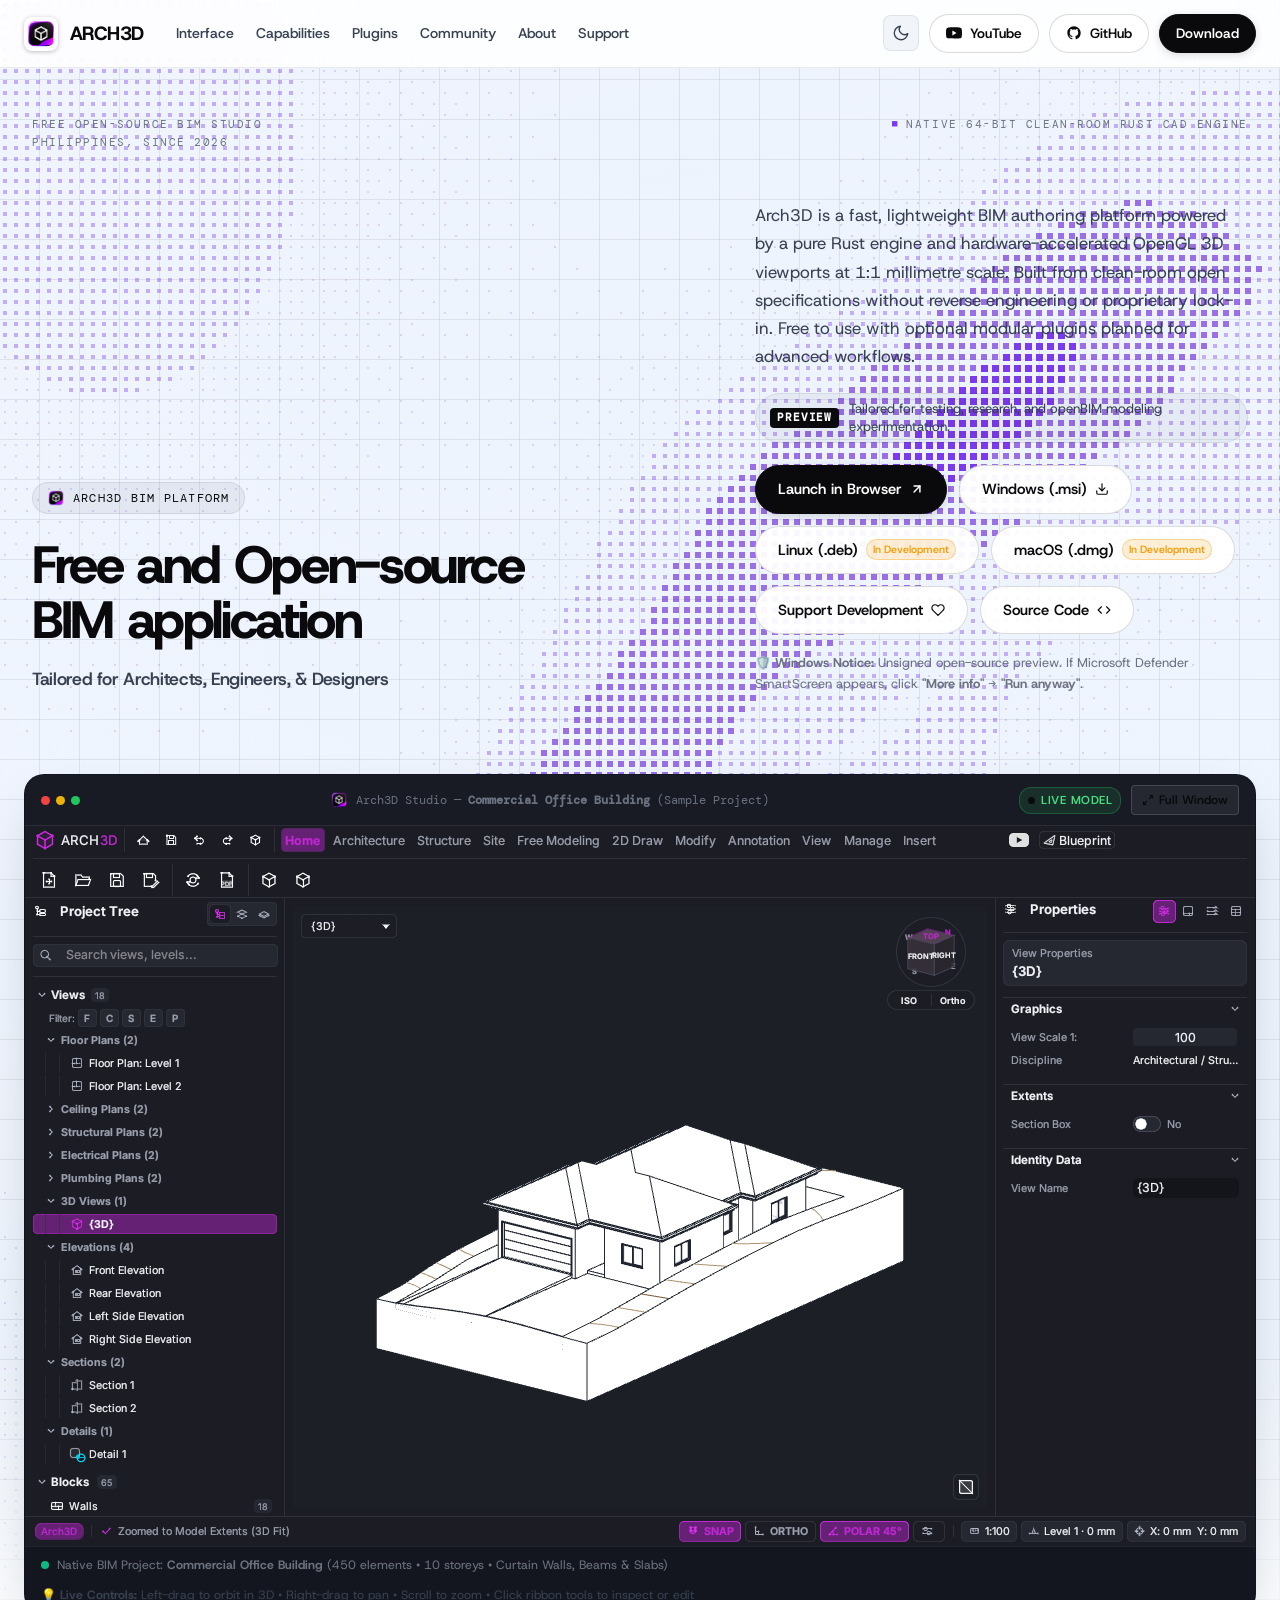
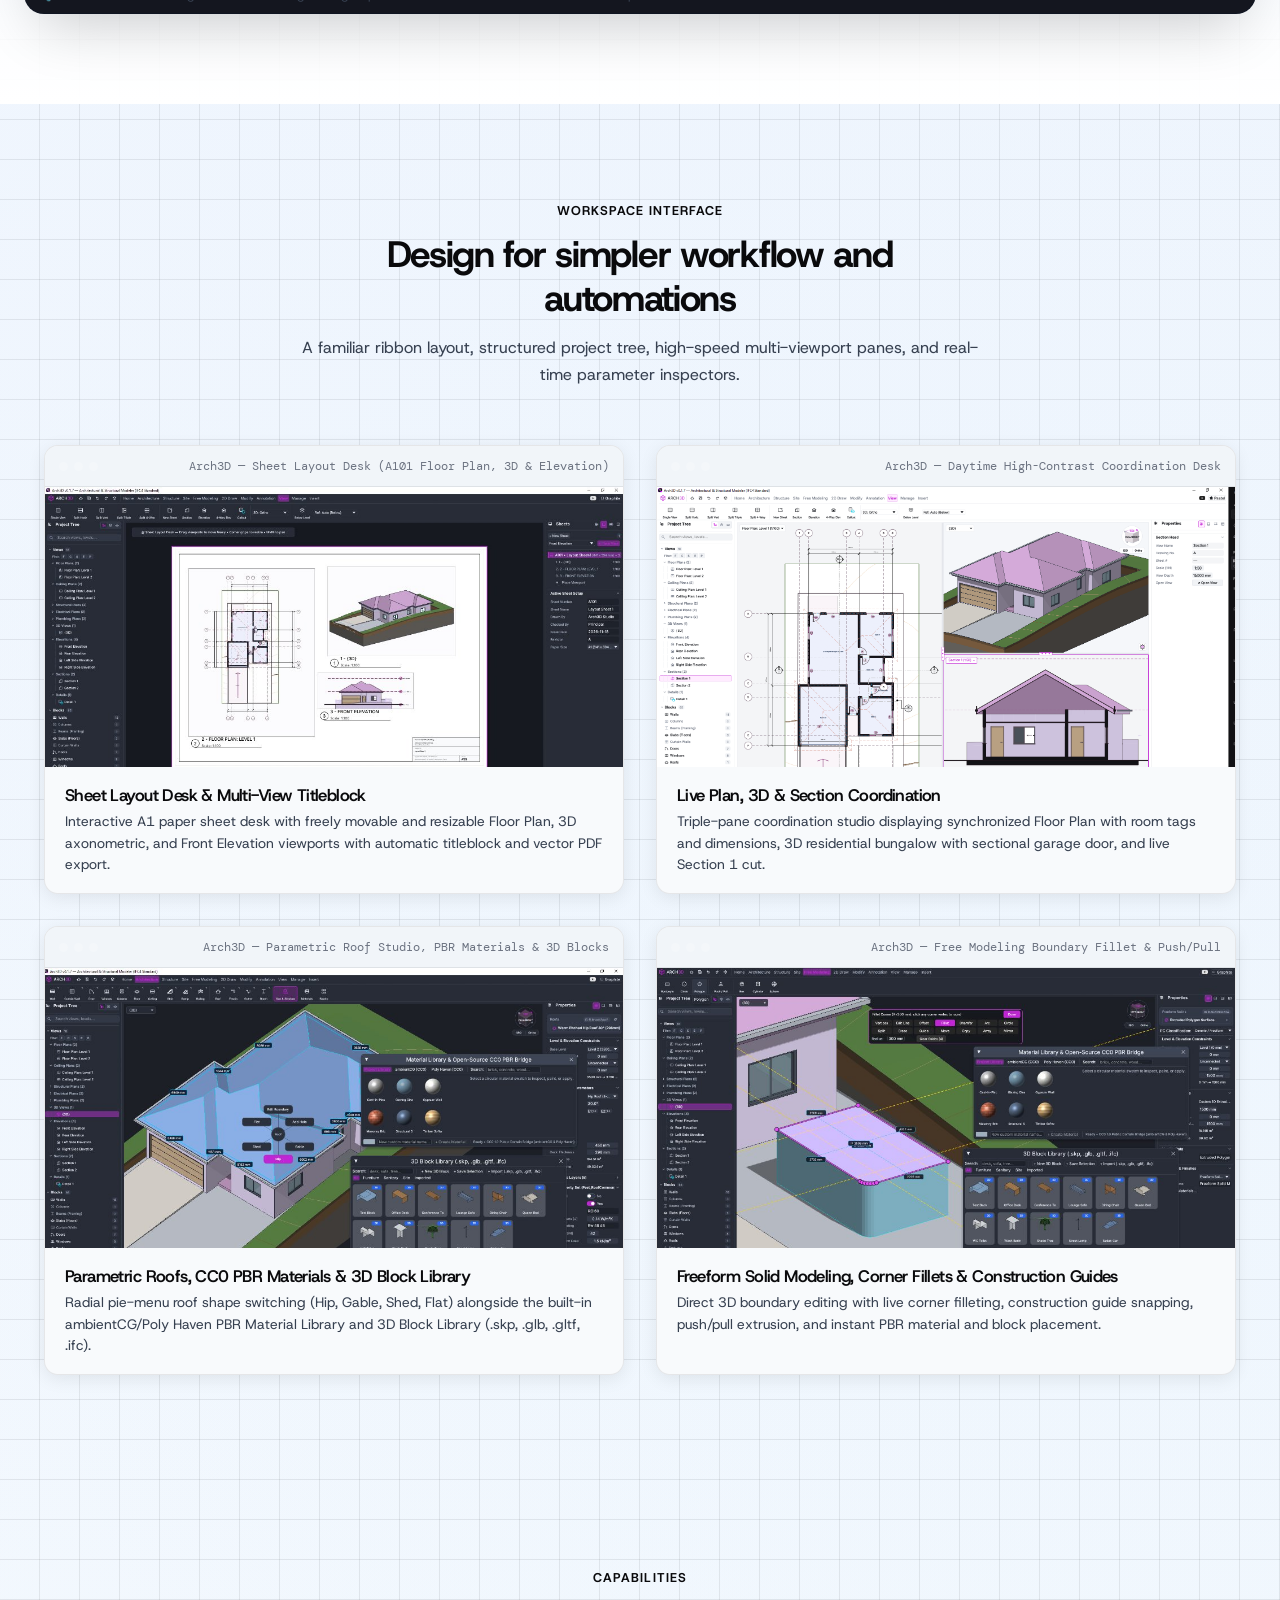
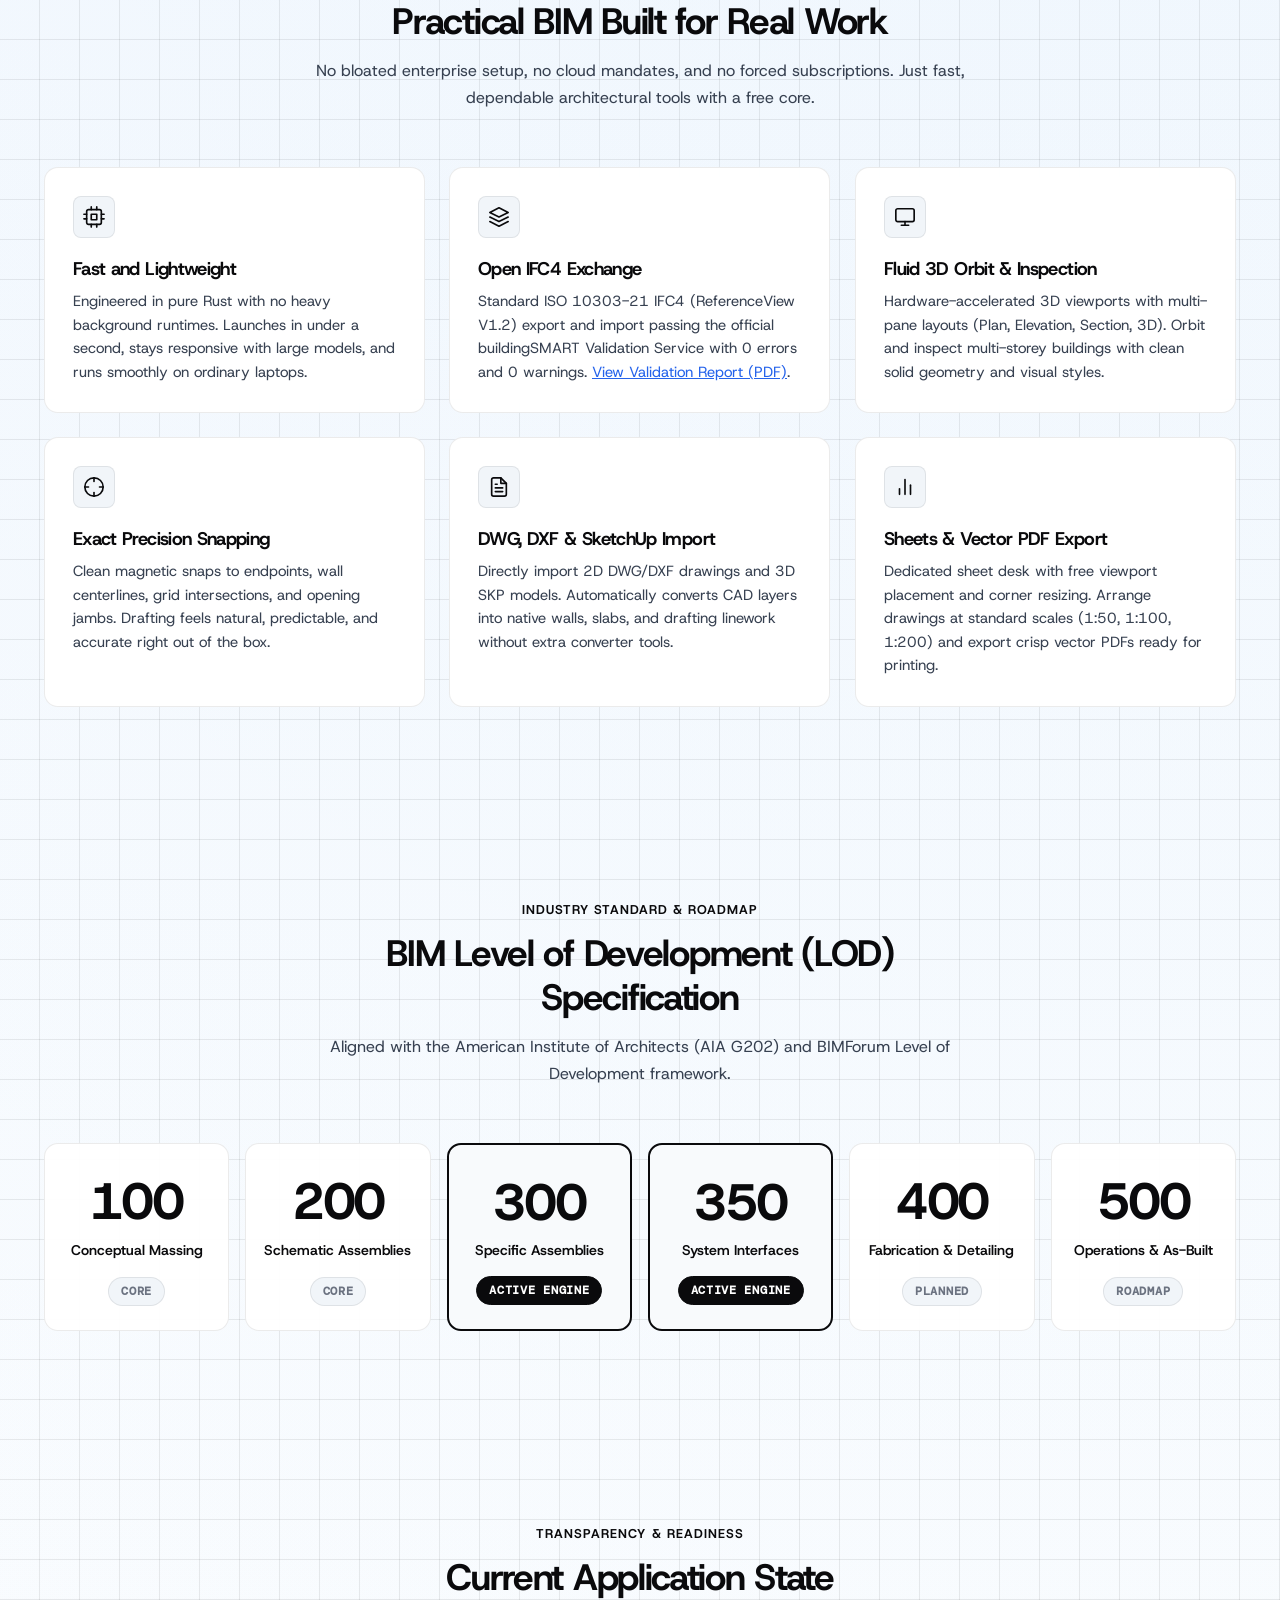
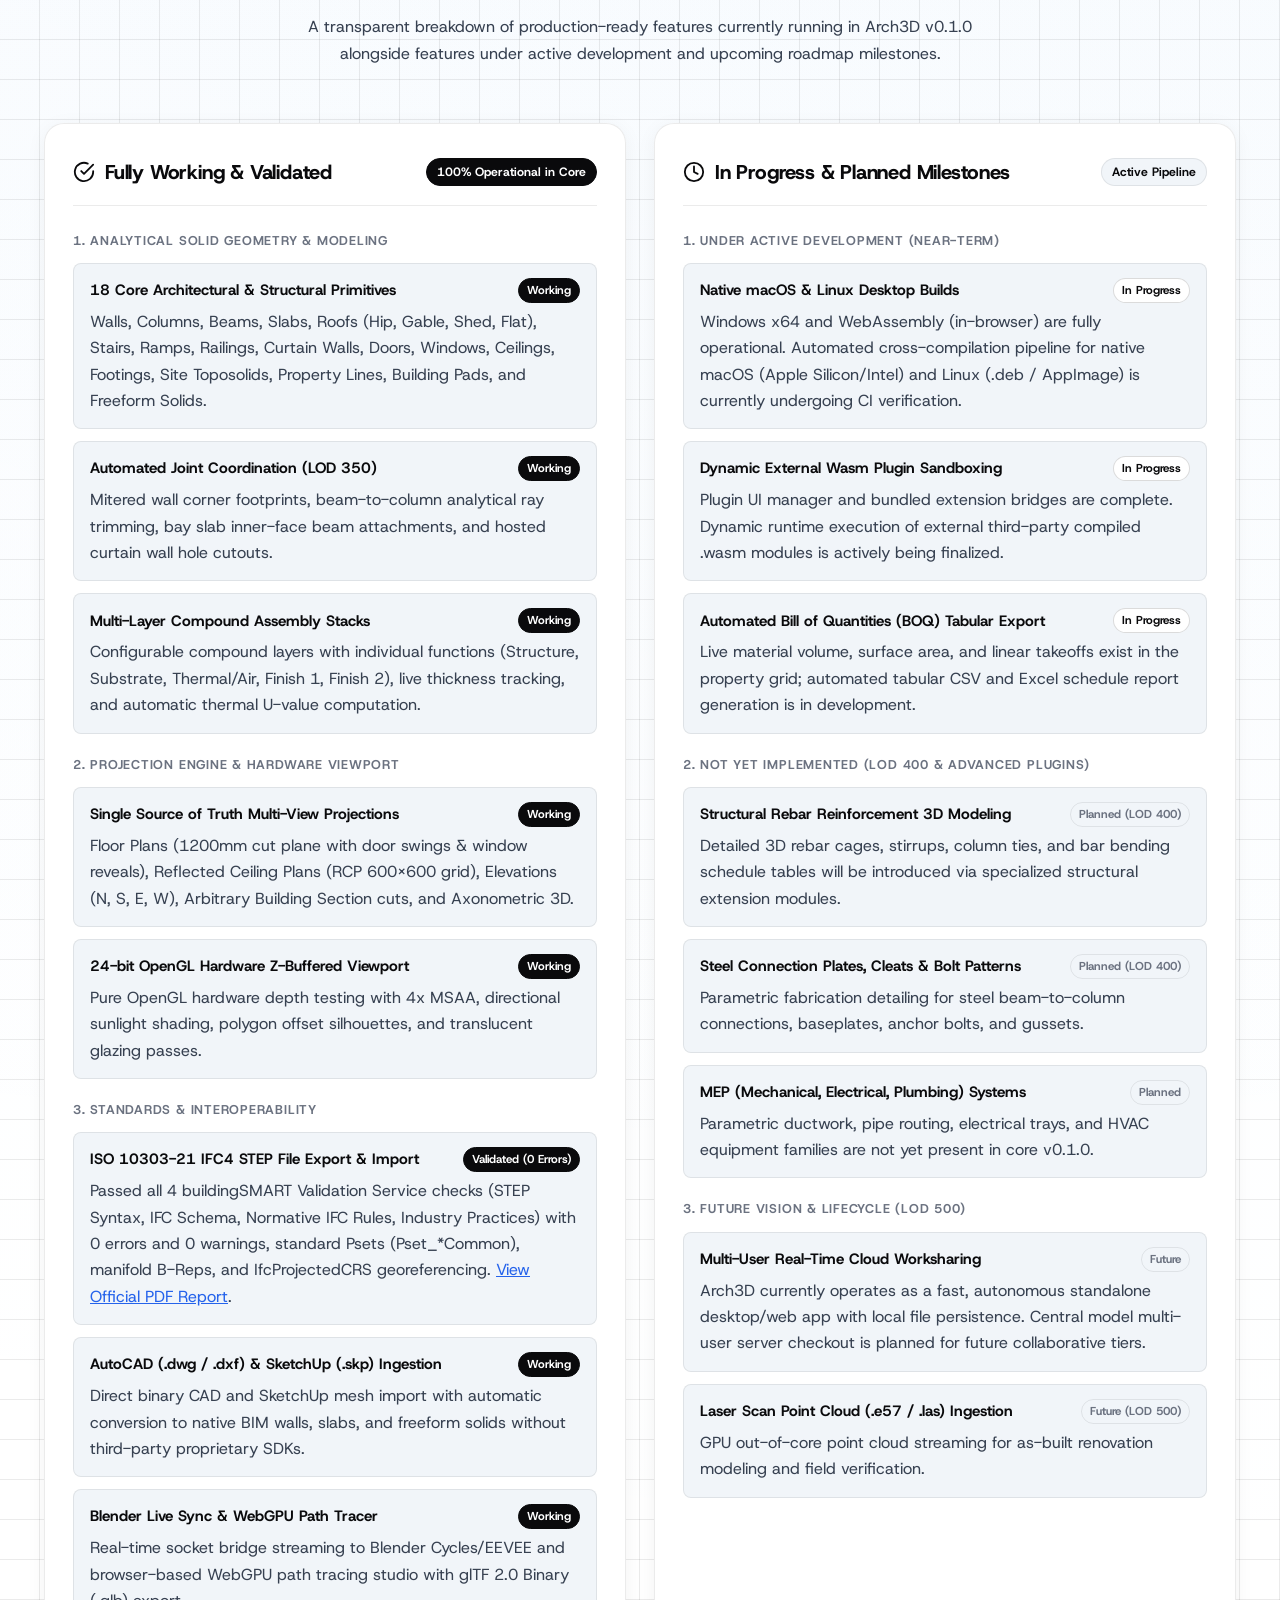
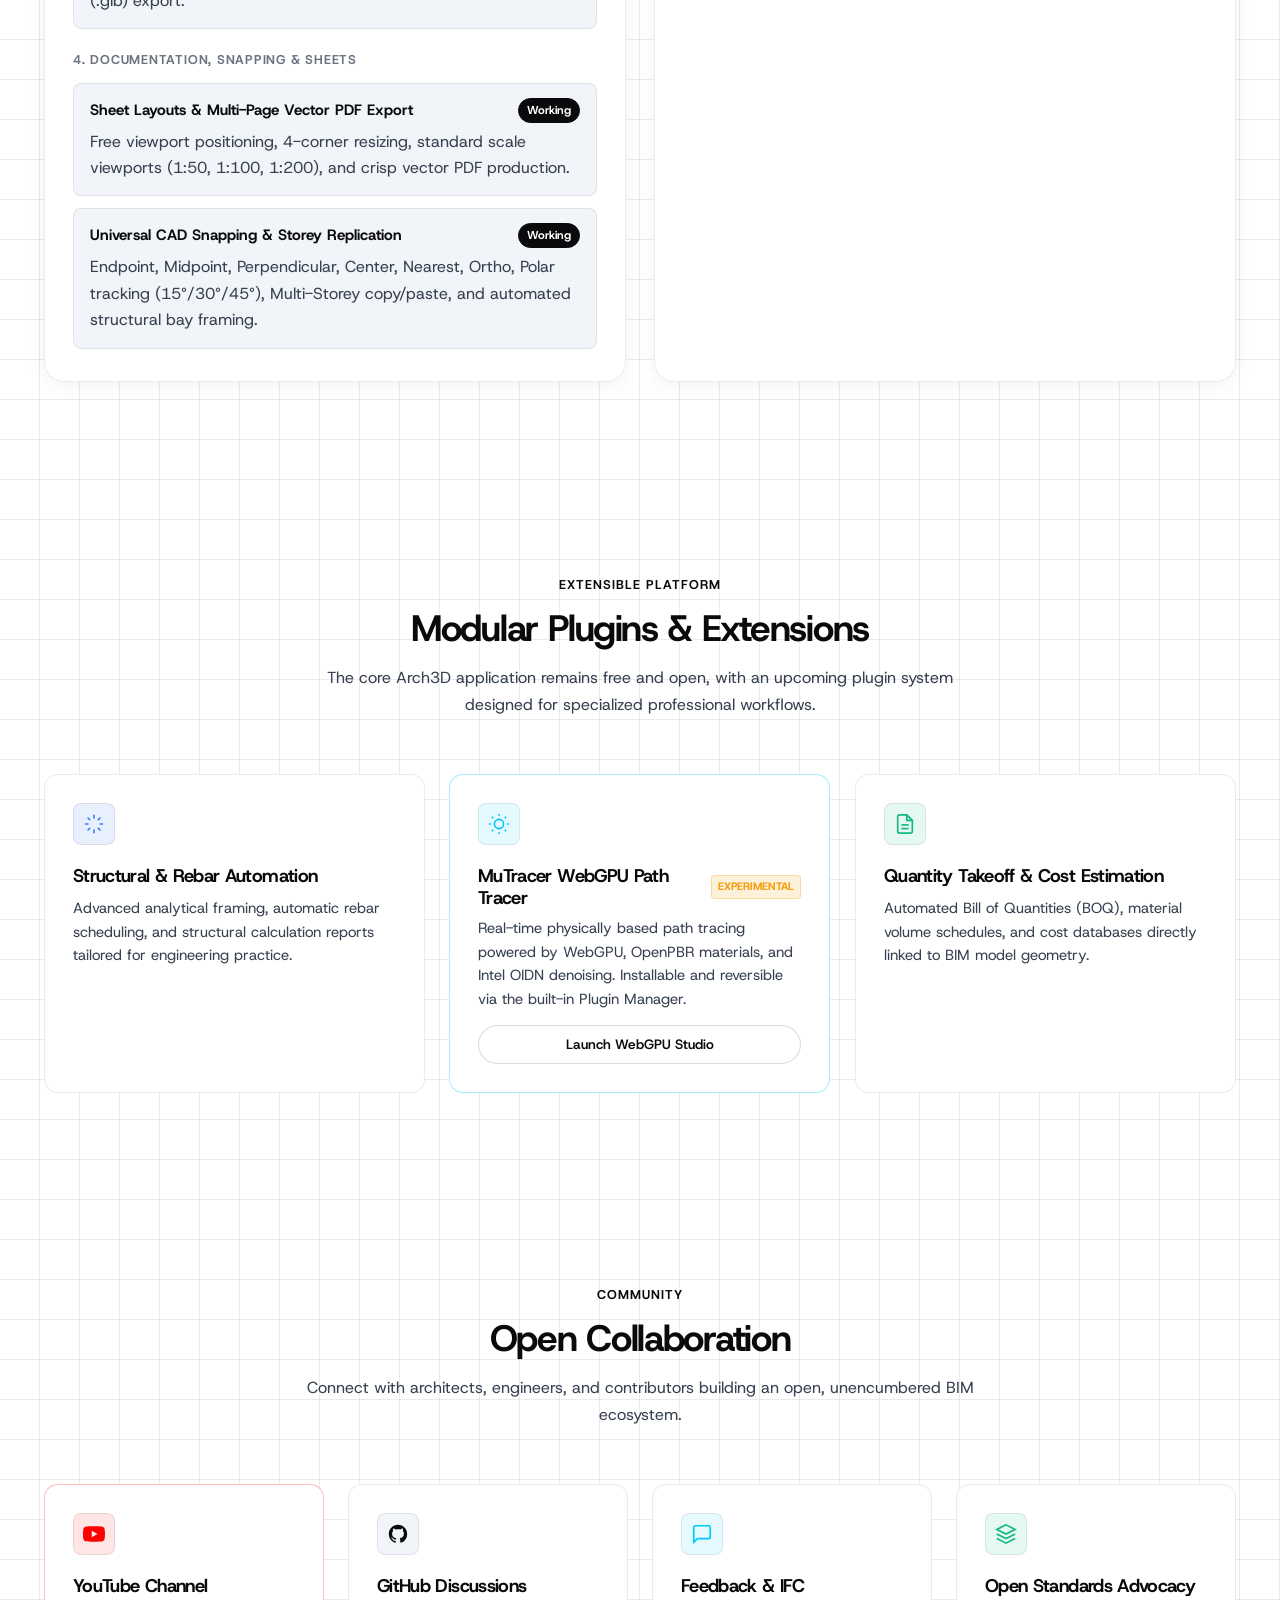
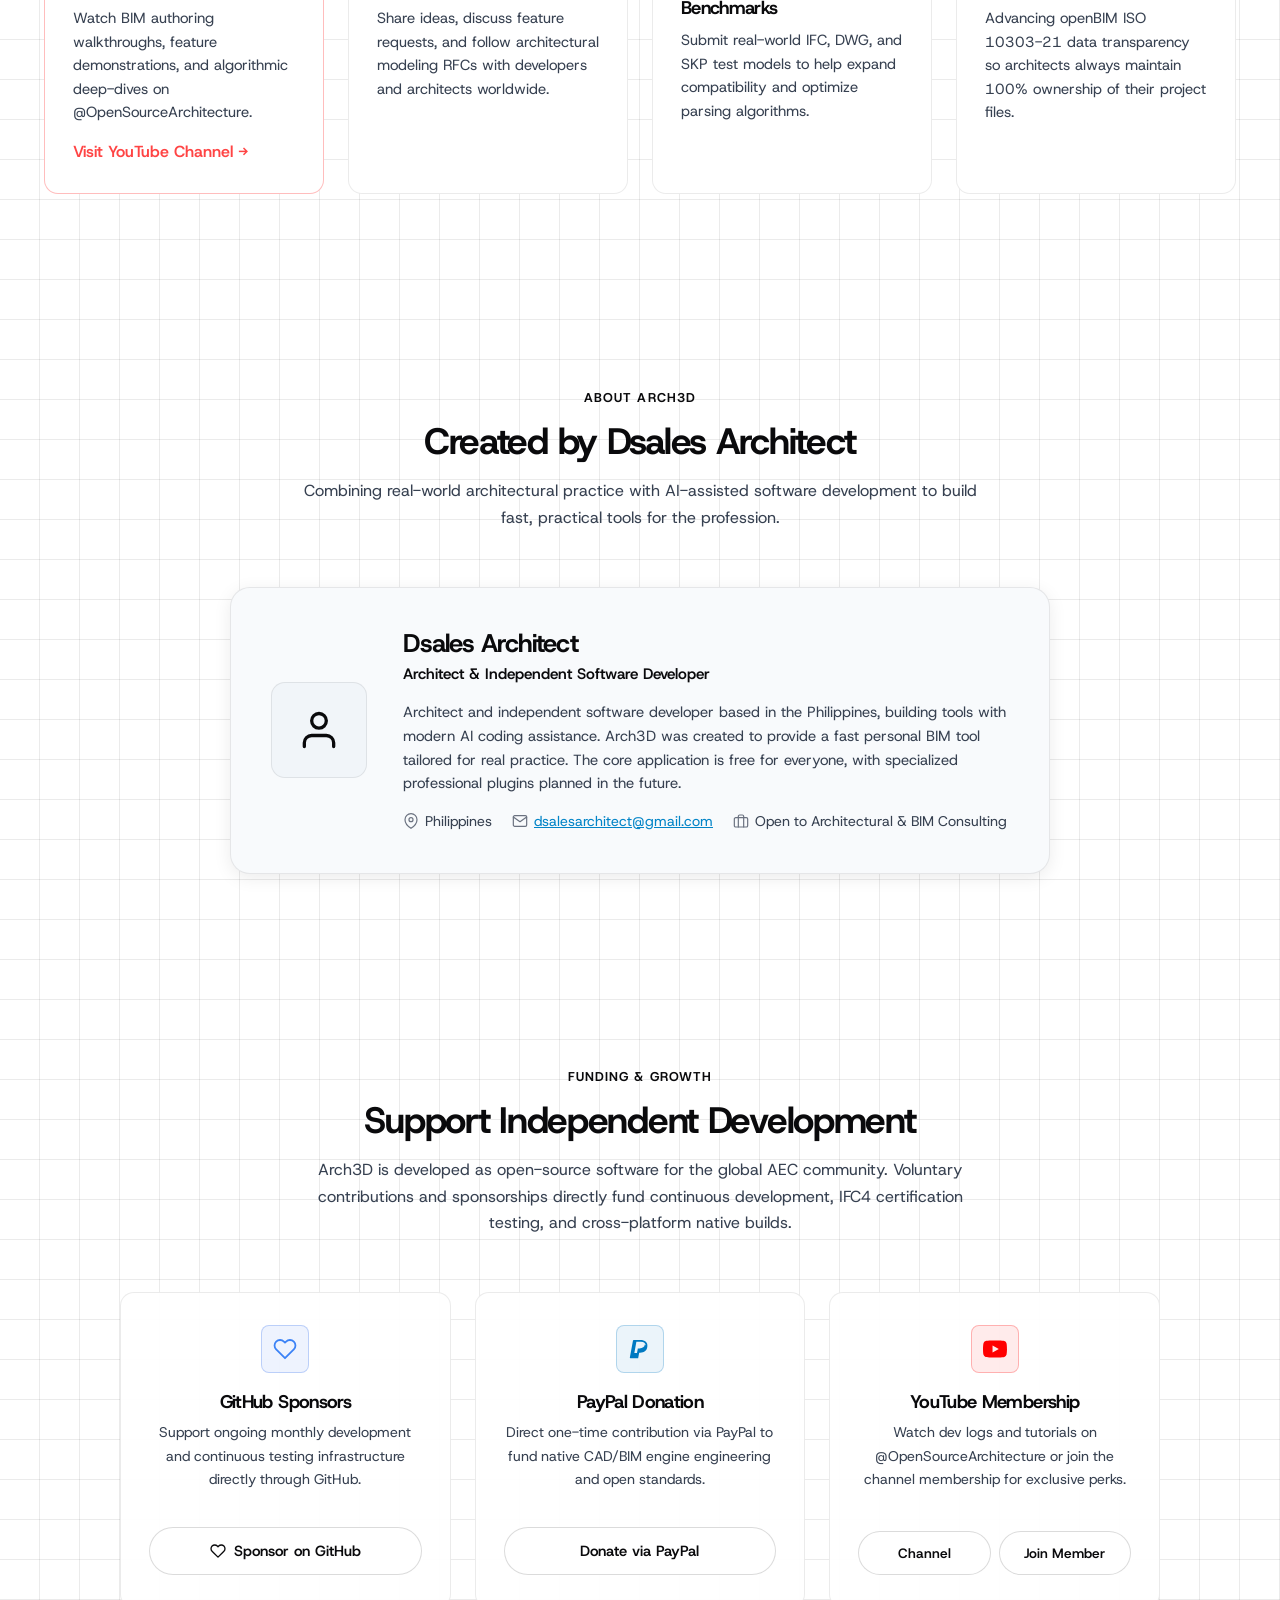
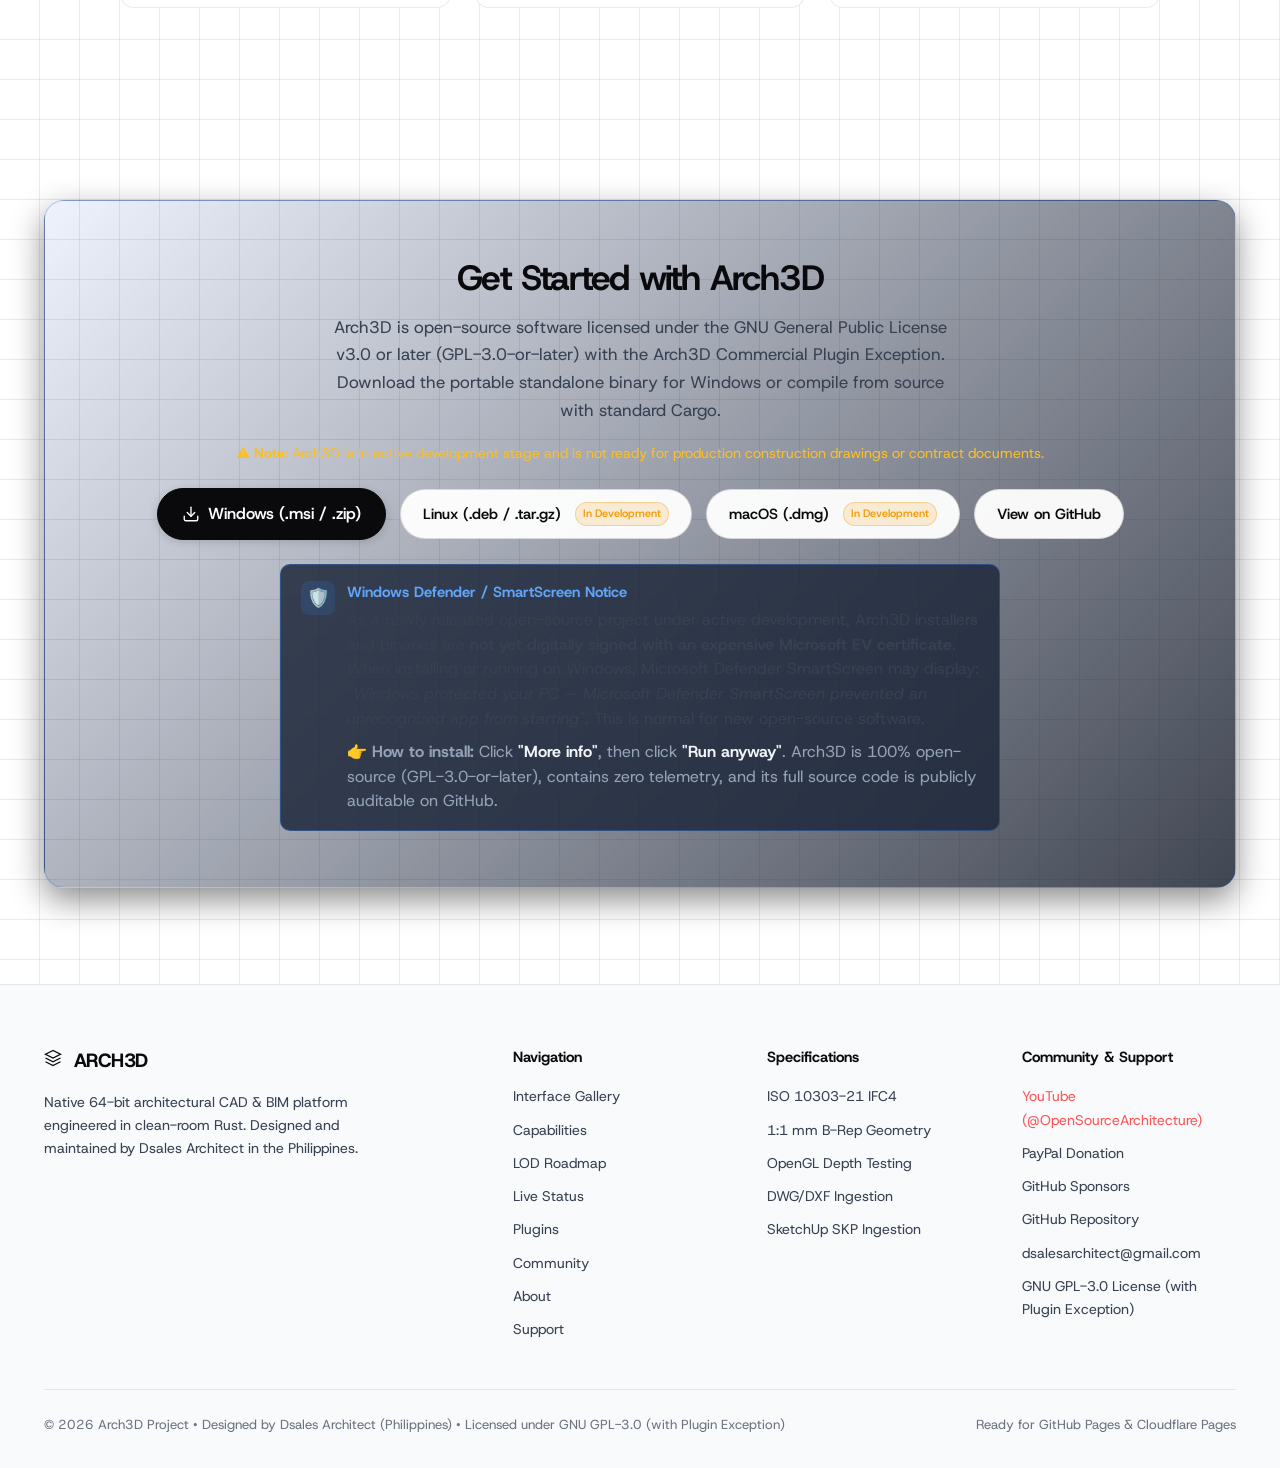
==== commit 475ac5cb: "Sync v0.1.8 web demo, Sample Bungalow default 3D view, and updated UI screenshots" ====
--- a/docs/index.html
+++ b/docs/index.html
@@ -247,14 +247,14 @@
               <span class="window-dot"></span>
               <span class="window-dot"></span>
             </div>
-            <span class="window-title">Arch3D — Dark Mode Multi-Viewport Studio</span>
+            <span class="window-title">Arch3D — Sheet Layout Desk (A101 Floor Plan, 3D &amp; Elevation)</span>
           </div>
           <div class="gallery-img-wrapper">
-            <img src="images/arch3d-multi-view-dark.png" alt="Arch3D Dark Mode Multi-Viewport Studio" class="gallery-img" loading="lazy">
+            <img src="images/arch3d-multi-view-dark.png" alt="Arch3D Dark Mode Sheet Layout Desk" class="gallery-img" loading="lazy">
           </div>
           <div class="gallery-info">
-            <h3 class="gallery-title">Multi-Pane Coordination &amp; Dark Theme Studio</h3>
-            <p class="gallery-desc">Independent multi-viewport panes displaying simultaneous 3D axonometric, zoomed framing detail, and building elevation views with live IFC4 property inspector.</p>
+            <h3 class="gallery-title">Sheet Layout Desk &amp; Multi-View Titleblock</h3>
+            <p class="gallery-desc">Interactive A1 paper sheet desk with freely movable and resizable Floor Plan, 3D axonometric, and Front Elevation viewports with automatic titleblock and vector PDF export.</p>
           </div>
         </div>
 
@@ -272,8 +272,8 @@
             <img src="images/arch3d-multi-view-light.png" alt="Arch3D Light Mode Elevation & 3D Split" class="gallery-img" loading="lazy">
           </div>
           <div class="gallery-info">
-            <h3 class="gallery-title">Live Elevation Datums &amp; 3D Framing</h3>
-            <p class="gallery-desc">Dynamic South Elevation with real-world level datums (Level 6 to 10), synchronized 3D perspective views, and comprehensive structural girder property editing.</p>
+            <h3 class="gallery-title">Live Plan, 3D &amp; Section Coordination</h3>
+            <p class="gallery-desc">Triple-pane coordination studio displaying synchronized Floor Plan with room tags and dimensions, 3D residential bungalow with sectional garage door, and live Section 1 cut.</p>
           </div>
         </div>
 
@@ -285,18 +285,18 @@
               <span class="window-dot"></span>
               <span class="window-dot"></span>
             </div>
-            <span class="window-title">Arch3D — Watertight Solid Penthouse &amp; Rooftop Deck</span>
+            <span class="window-title">Arch3D — Parametric Roof Studio, PBR Materials &amp; 3D Blocks</span>
           </div>
           <div class="gallery-img-wrapper">
-            <img src="images/arch3d-roof-framing.png" alt="Arch3D Rooftop Structural Framing and Glazed Curtain Walls" class="gallery-img" loading="lazy">
+            <img src="images/arch3d-roof-framing.png" alt="Arch3D Parametric Roof Pie Menu, Material Library and 3D Block Library" class="gallery-img" loading="lazy">
           </div>
           <div class="gallery-info">
-            <h3 class="gallery-title">1:1 Solid B-Rep Penthouse &amp; Rooftop Framing</h3>
-            <p class="gallery-desc">True 1:1 mm watertight reinforced concrete columns, penthouse roof deck openings, perimeter parapets, and translucent glazed curtain wall facades.</p>
-          </div>
-        </div>
-
-        <!-- Visual 4: Facade Mullions & Joint Detailing -->
+            <h3 class="gallery-title">Parametric Roofs, CC0 PBR Materials &amp; 3D Block Library</h3>
+            <p class="gallery-desc">Radial pie-menu roof shape switching (Hip, Gable, Shed, Flat) alongside the built-in ambientCG/Poly Haven PBR Material Library and 3D Block Library (.skp, .glb, .gltf, .ifc).</p>
+          </div>
+        </div>
+
+        <!-- Visual 4: Free Modeling Fillet & Push/Pull -->
         <div class="gallery-card">
           <div class="window-header">
             <div class="window-dots">
@@ -304,14 +304,14 @@
               <span class="window-dot"></span>
               <span class="window-dot"></span>
             </div>
-            <span class="window-title">Arch3D — Curtain Wall Glazing &amp; Beam-to-Column Joints</span>
+            <span class="window-title">Arch3D — Free Modeling Boundary Fillet &amp; Push/Pull</span>
           </div>
           <div class="gallery-img-wrapper">
-            <img src="images/arch3d-facade-detail.png" alt="Arch3D Curtain Wall Mullion Boxes and Beam Joints" class="gallery-img" loading="lazy">
+            <img src="images/arch3d-facade-detail.png" alt="Arch3D Free Modeling Boundary Fillet and Material/Block Libraries" class="gallery-img" loading="lazy">
           </div>
           <div class="gallery-info">
-            <h3 class="gallery-title">Curtain Wall Mullions &amp; Joint Trimming (LOD 350)</h3>
-            <p class="gallery-desc">Multi-pane detail inspection of solid metallic mullion boxes, double-glazed curtain wall panels, and analytical beam-to-column joint cuts.</p>
+            <h3 class="gallery-title">Freeform Solid Modeling, Corner Fillets &amp; Construction Guides</h3>
+            <p class="gallery-desc">Direct 3D boundary editing with live corner filleting, construction guide snapping, push/pull extrusion, and instant PBR material and block placement.</p>
           </div>
         </div>
       </div>
@@ -358,7 +358,7 @@
             </svg>
           </div>
           <h3 class="card-title">Open IFC4 Exchange</h3>
-          <p class="card-desc">Standard ISO 10303-21 IFC4 export and import for walls, slabs, columns, and beams. Easily share models with engineers and consultants without vendor lock-in.</p>
+          <p class="card-desc">Standard ISO 10303-21 IFC4 (ReferenceView V1.2) export and import passing the official buildingSMART Validation Service with 0 errors and 0 warnings. <a href="reports/buildingsmart-ifc4-validation-report.pdf" target="_blank" rel="noopener" style="color: var(--accent, #2563eb); text-decoration: underline;">View Validation Report (PDF)</a>.</p>
         </div>
 
         <!-- Capability 3 -->
@@ -556,9 +556,9 @@
             <div class="status-item-card">
               <div class="status-item-header">
                 <span class="status-item-name">ISO 10303-21 IFC4 STEP File Export &amp; Import</span>
-                <span class="status-badge working">Working</span>
-              </div>
-              <p class="status-item-desc">Compliant buildingSMART IFC4 data model with standard Psets (Pset_*Common) and spatial structure containment.</p>
+                <span class="status-badge working">Validated (0 Errors)</span>
+              </div>
+              <p class="status-item-desc">Passed all 4 buildingSMART Validation Service checks (STEP Syntax, IFC Schema, Normative IFC Rules, Industry Practices) with 0 errors and 0 warnings, standard Psets (Pset_*Common), manifold B-Reps, and IfcProjectedCRS georeferencing. <a href="reports/buildingsmart-ifc4-validation-report.pdf" target="_blank" rel="noopener" style="color: var(--accent, #2563eb); text-decoration: underline;">View Official PDF Report</a>.</p>
             </div>
 
             <div class="status-item-card">
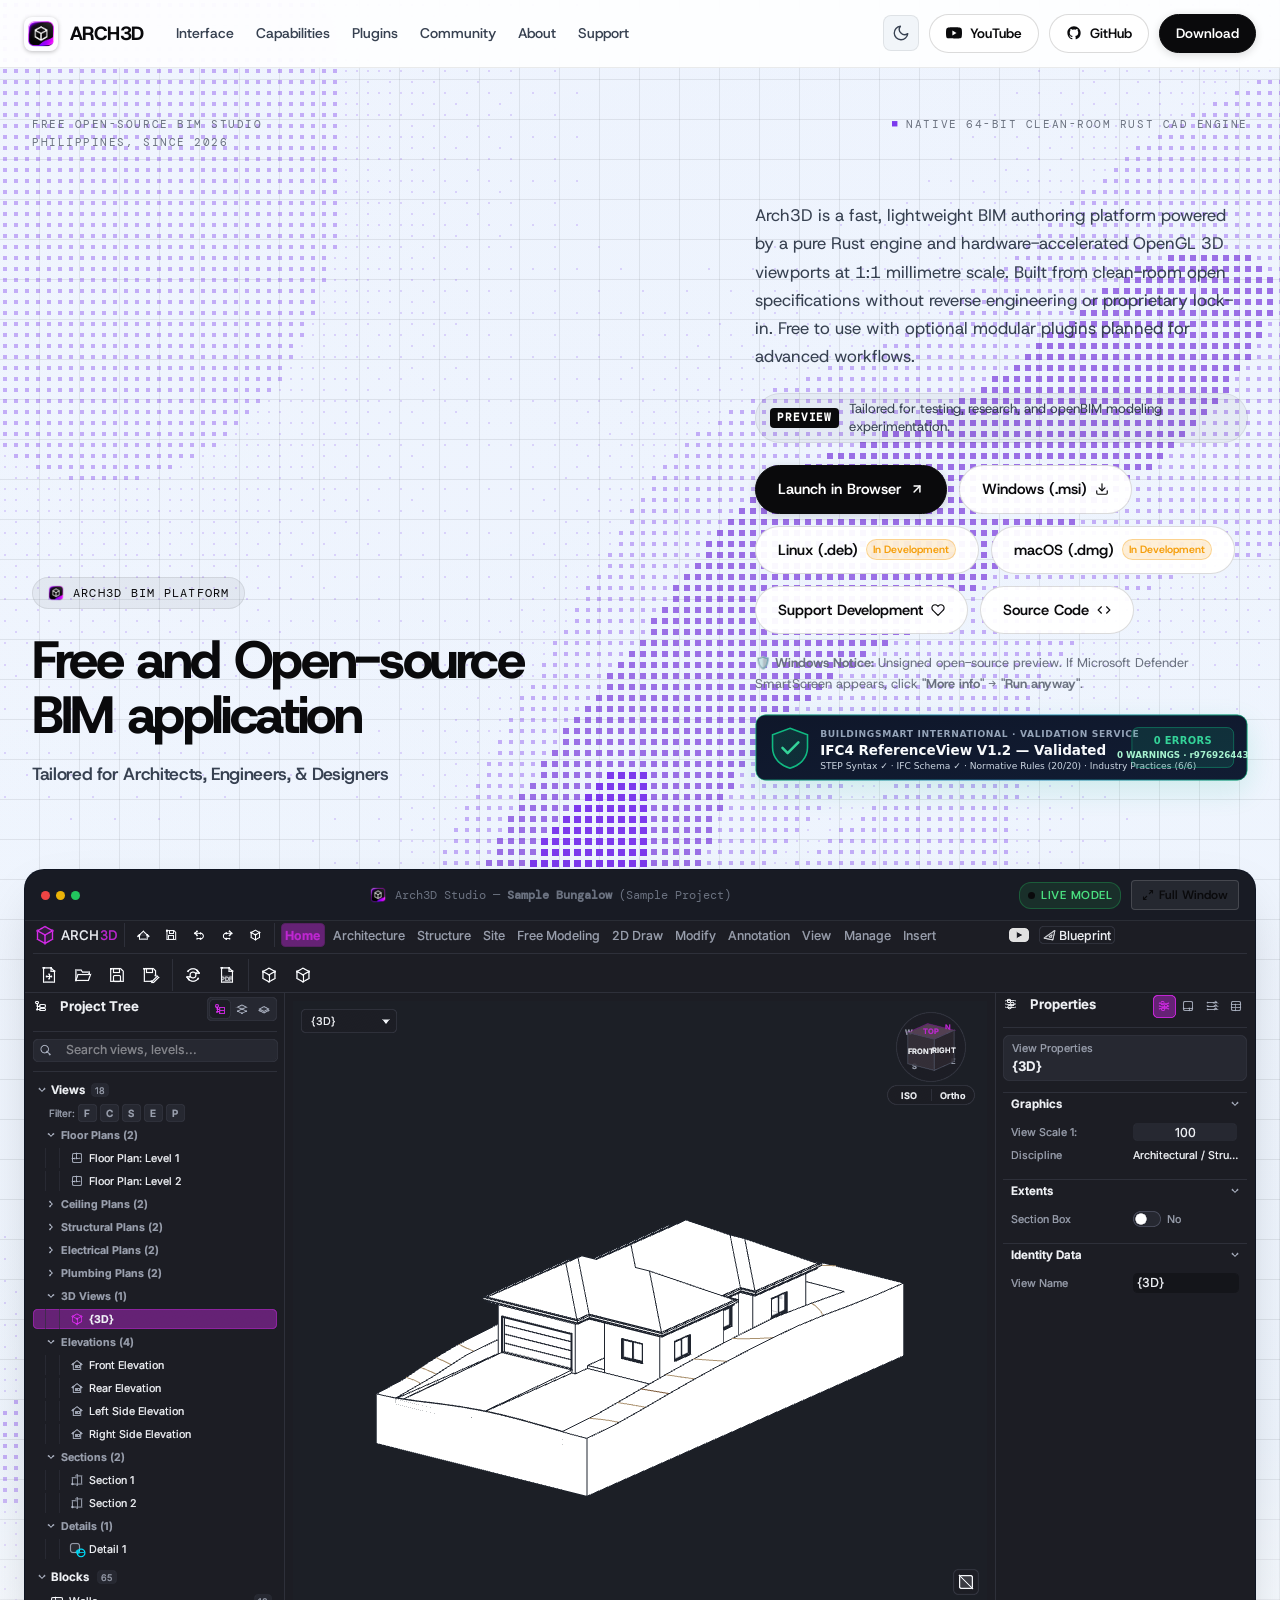
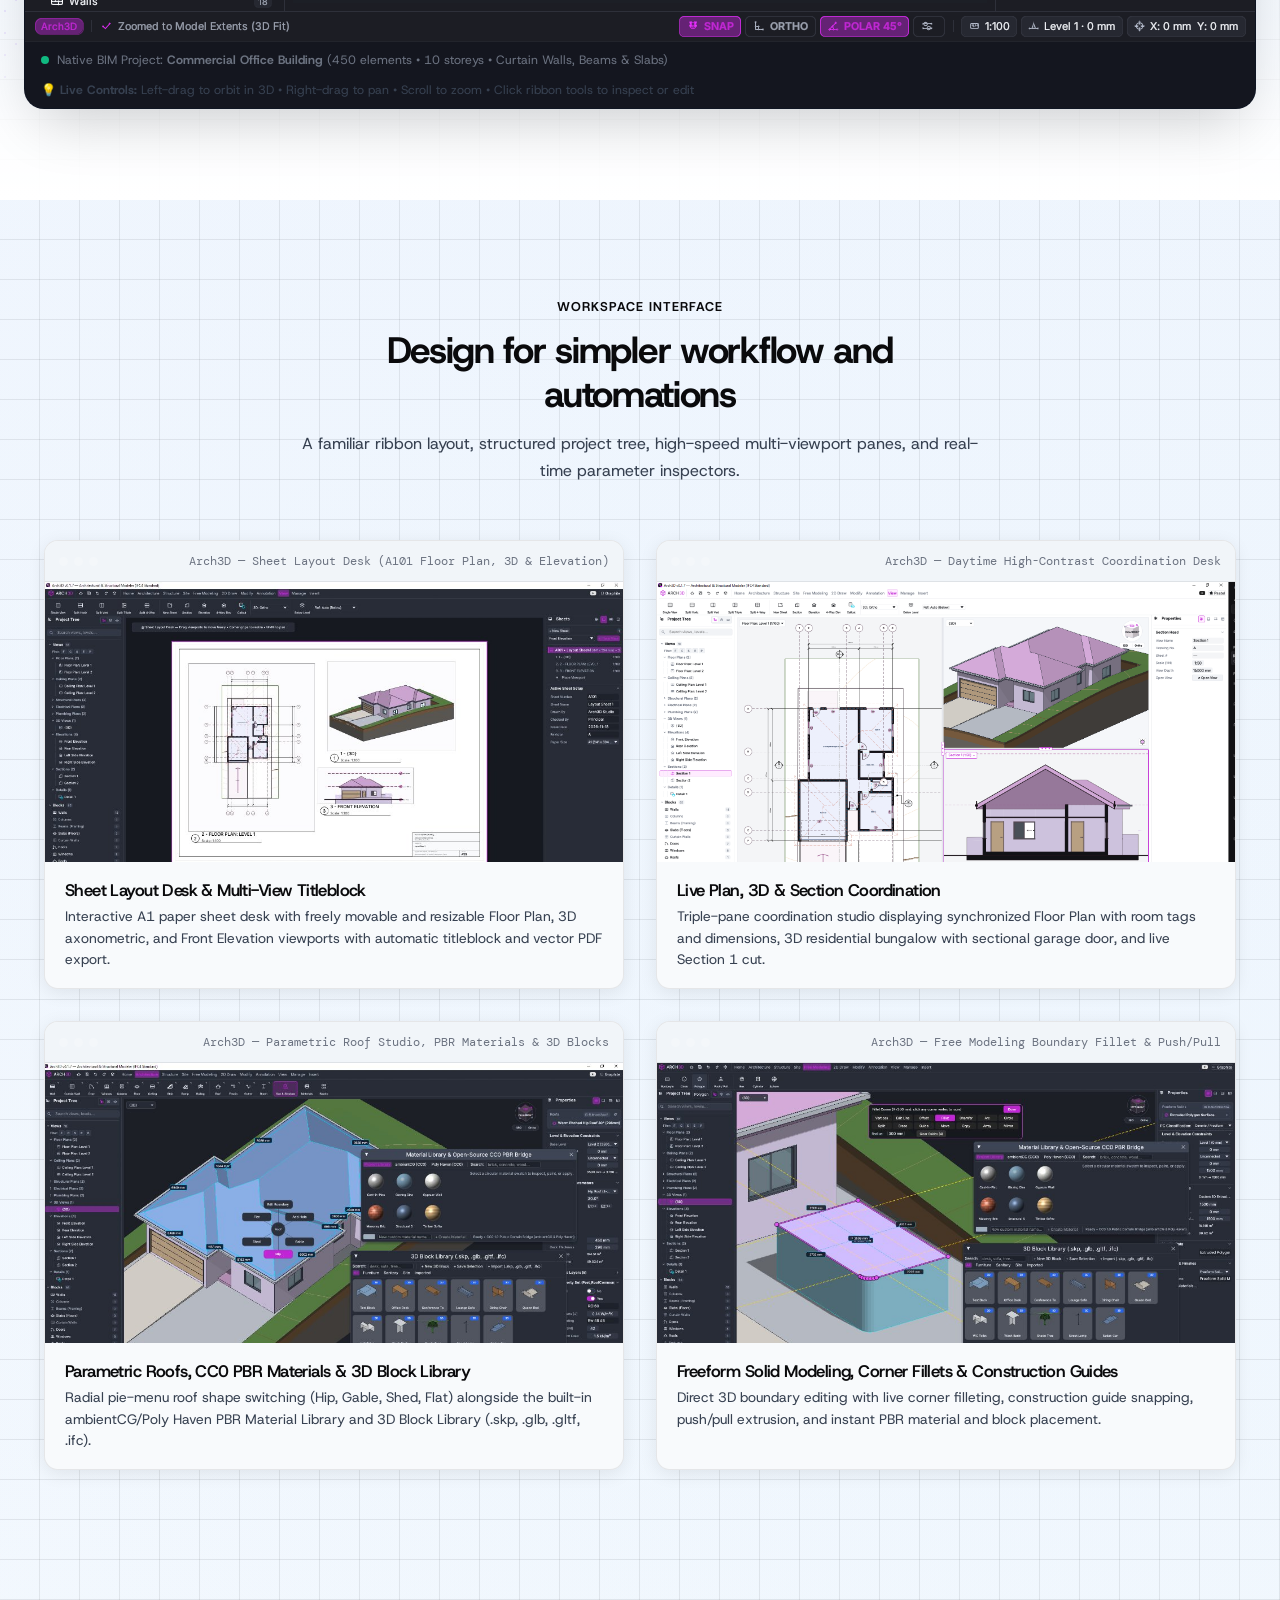
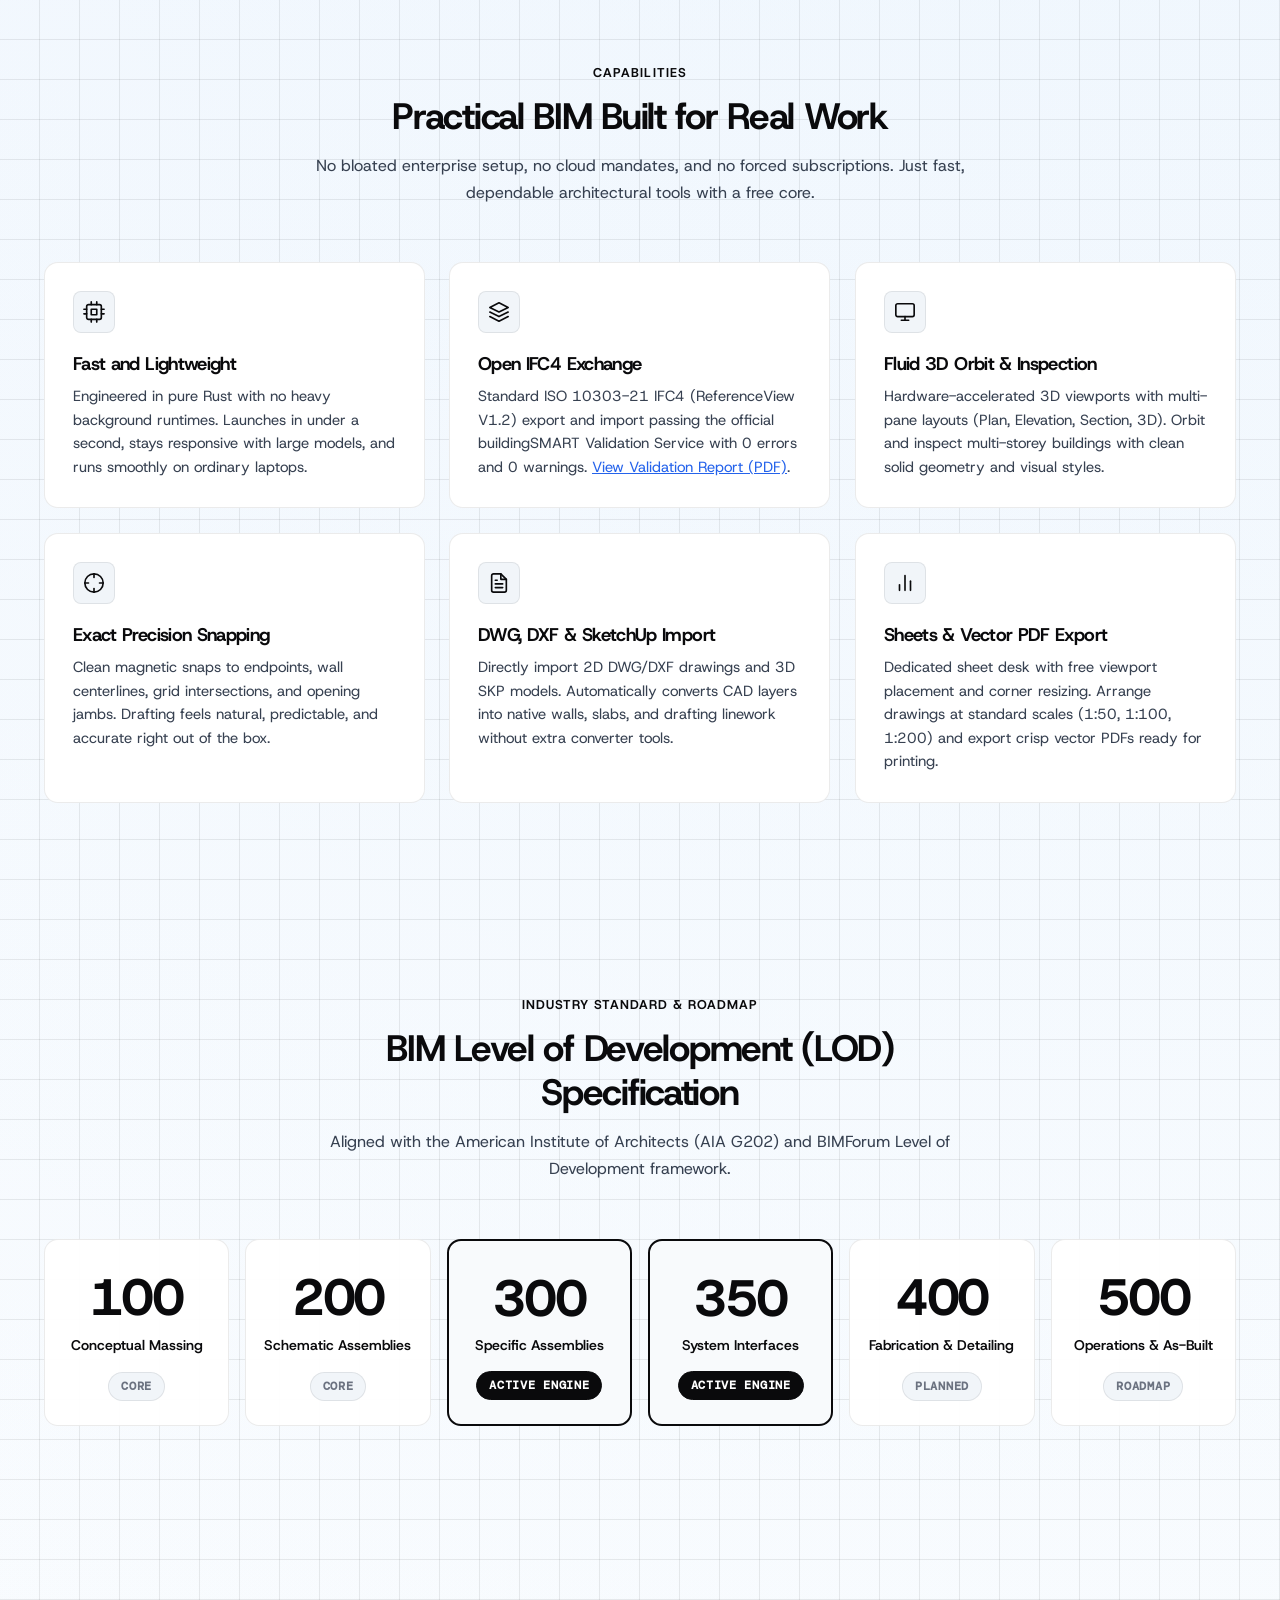
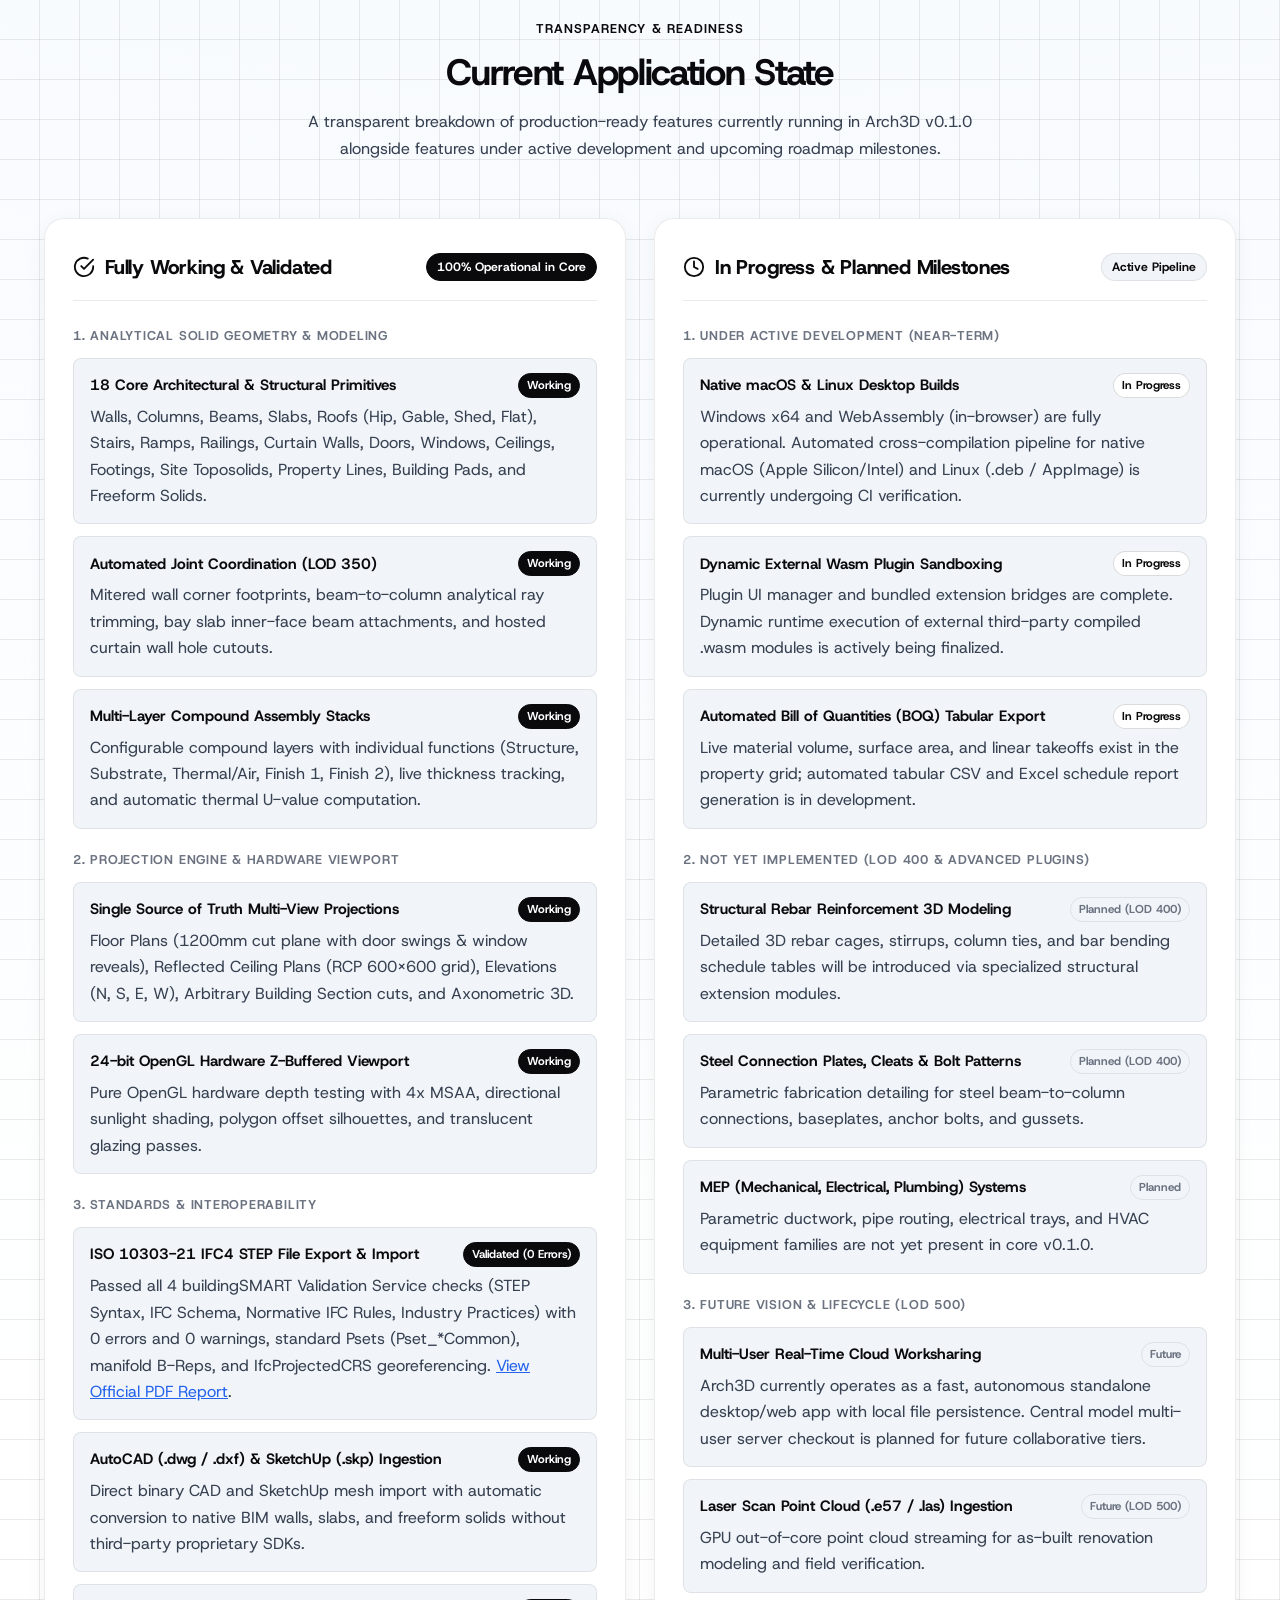
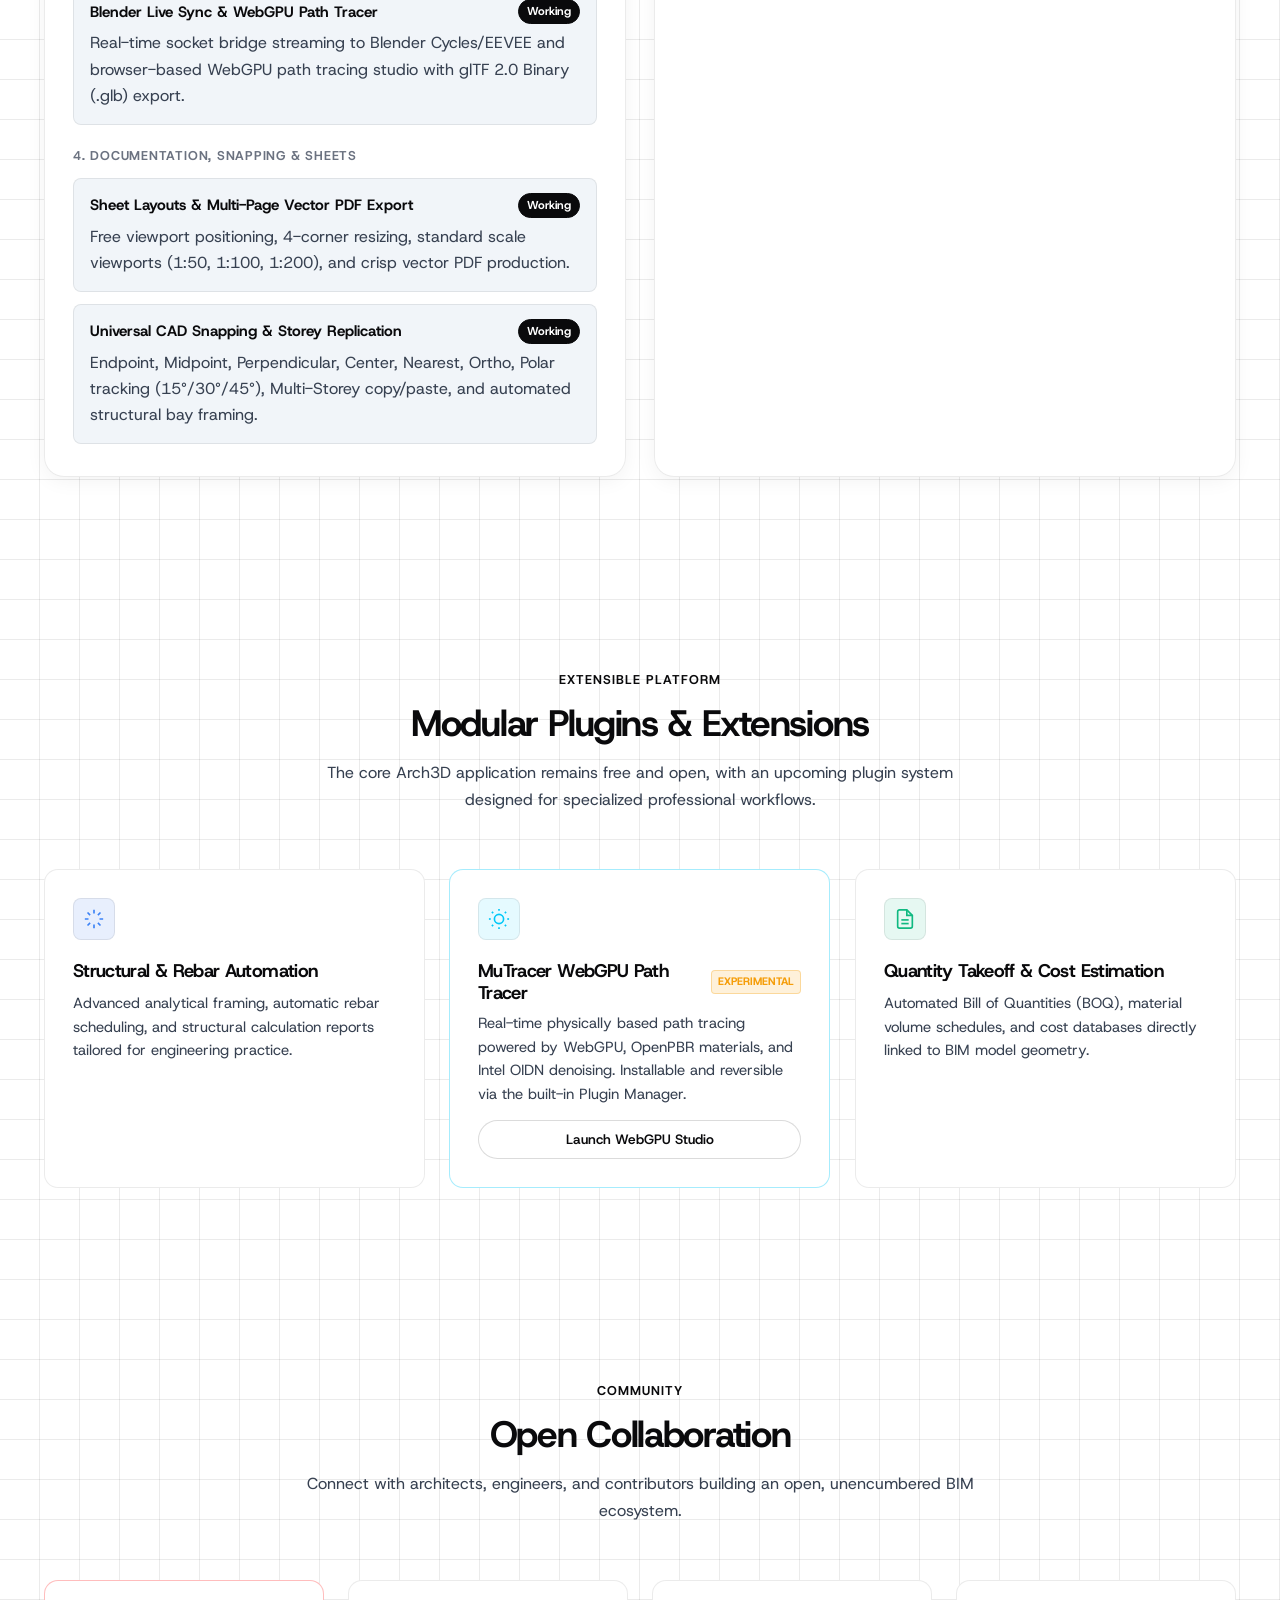
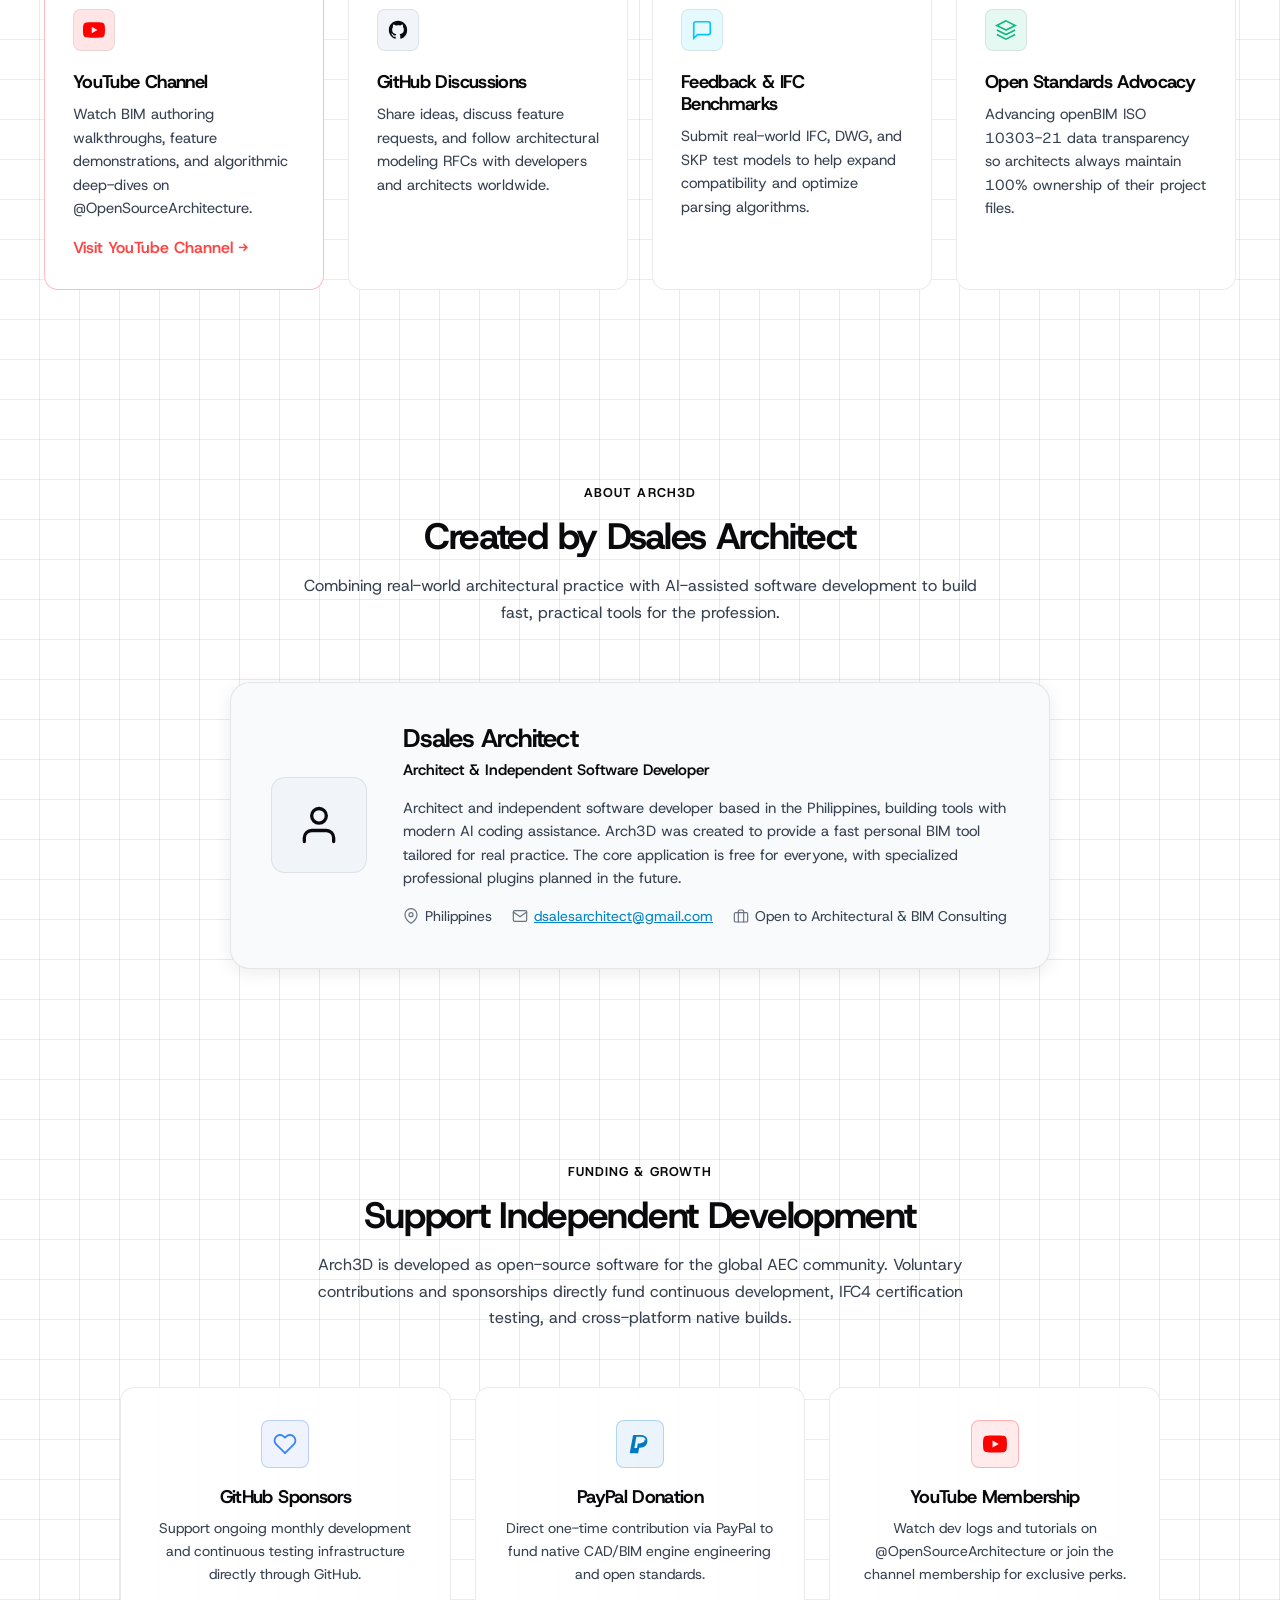
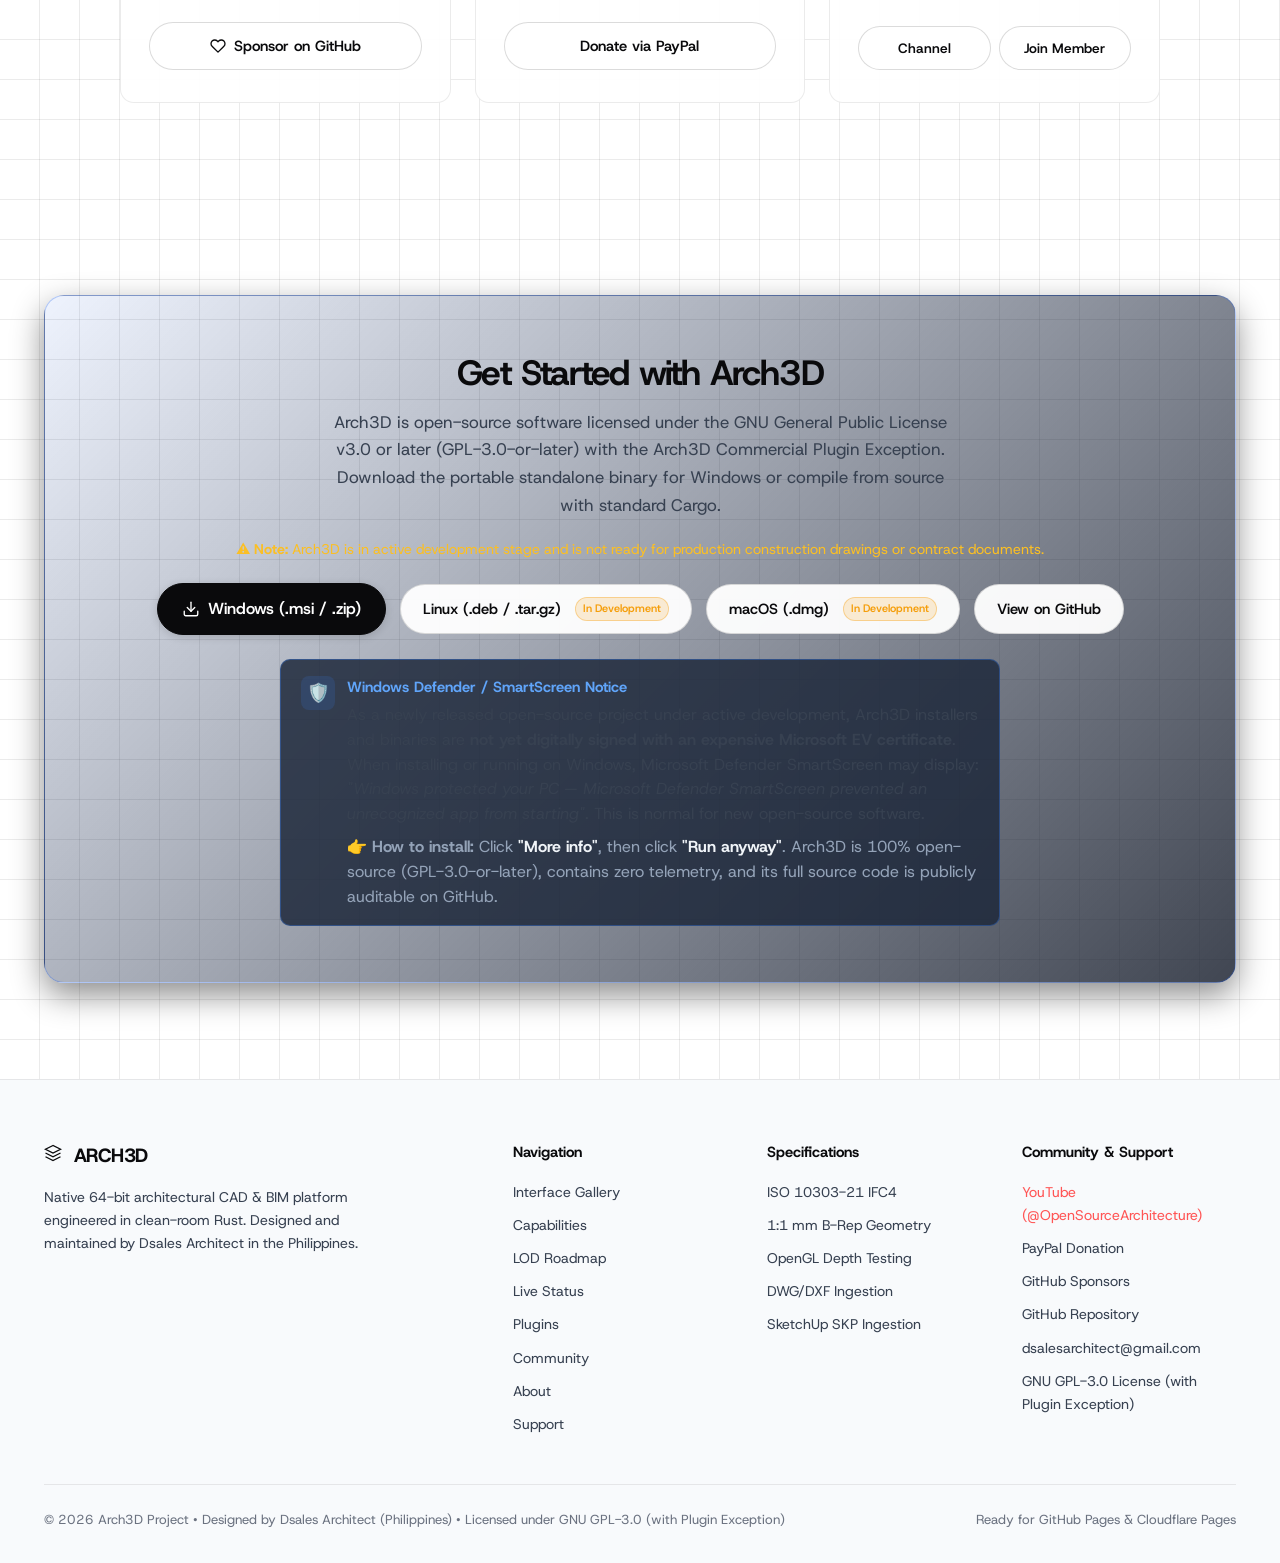
==== commit 5cb0eb49: "Add buildingSMART IFC4 ReferenceView V1.2 validation badge to README and landing page" ====
--- a/docs/index.html
+++ b/docs/index.html
@@ -174,6 +174,12 @@
           <div class="hero-onda-smartscreen">
             <span>🛡️ <strong>Windows Notice:</strong> Unsigned open-source preview. If Microsoft Defender SmartScreen appears, click <strong>"More info"</strong> &rarr; <strong>"Run anyway"</strong>.</span>
           </div>
+
+          <div style="margin-top: 20px; display: flex; justify-content: center;">
+            <a href="reports/buildingsmart-ifc4-validation-report.pdf" target="_blank" rel="noopener" title="View Official buildingSMART IFC4 Validation Report (PDF)" style="display: inline-block; max-width: 100%; transition: transform 0.2s ease;">
+              <img src="images/buildingsmart-ifc4-validated-badge.svg" alt="buildingSMART IFC4 ReferenceView V1.2 Validated — 0 Errors, 0 Warnings" style="width: 540px; max-width: 100%; height: auto; border-radius: 12px; box-shadow: 0 10px 28px rgba(16, 185, 129, 0.14);">
+            </a>
+          </div>
         </div>
       </div>
     </div>
@@ -189,7 +195,7 @@
           </div>
           <div class="window-title">
             <img src="logo.png" alt="" class="window-title-icon">
-            <span>Arch3D Studio — <strong>Commercial Office Building</strong> (Sample Project)</span>
+            <span>Arch3D Studio — <strong>Sample Bungalow</strong> (Sample Project)</span>
           </div>
           <div class="window-actions">
             <span class="window-badge-live">
